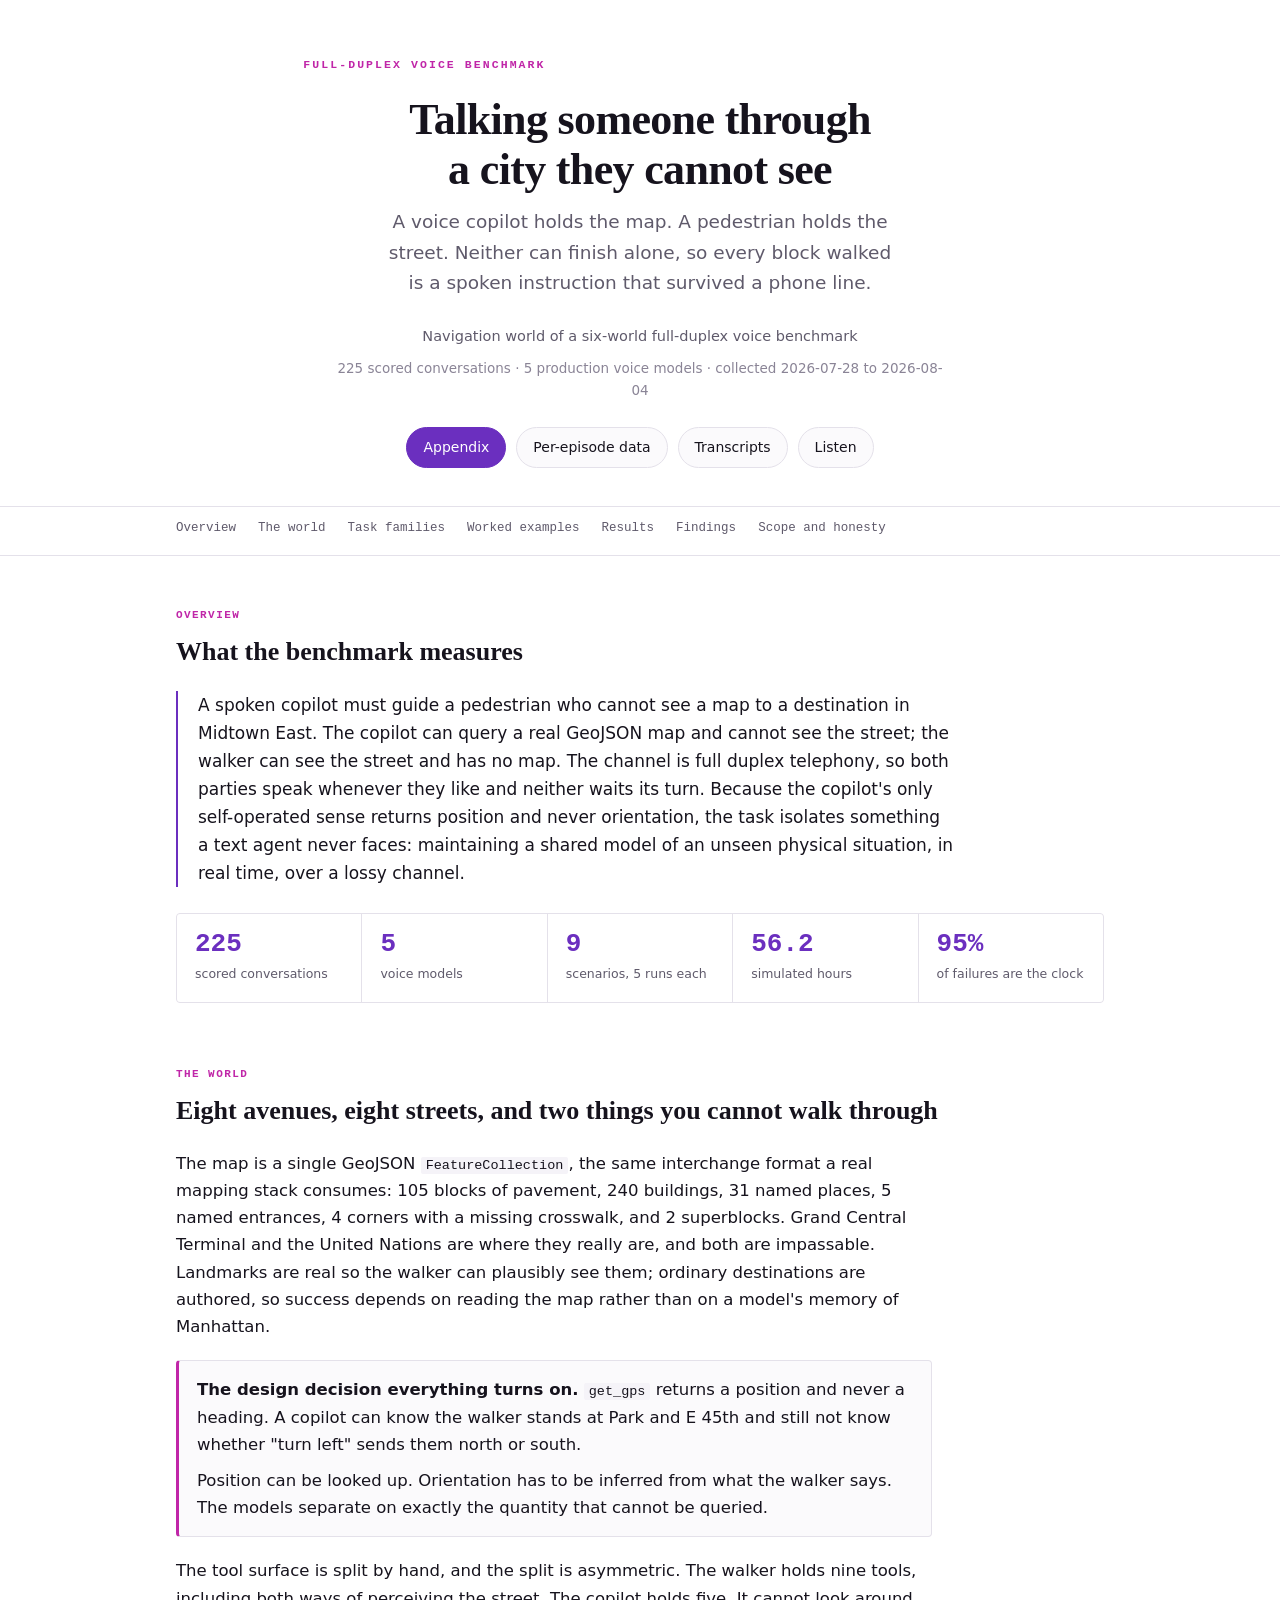
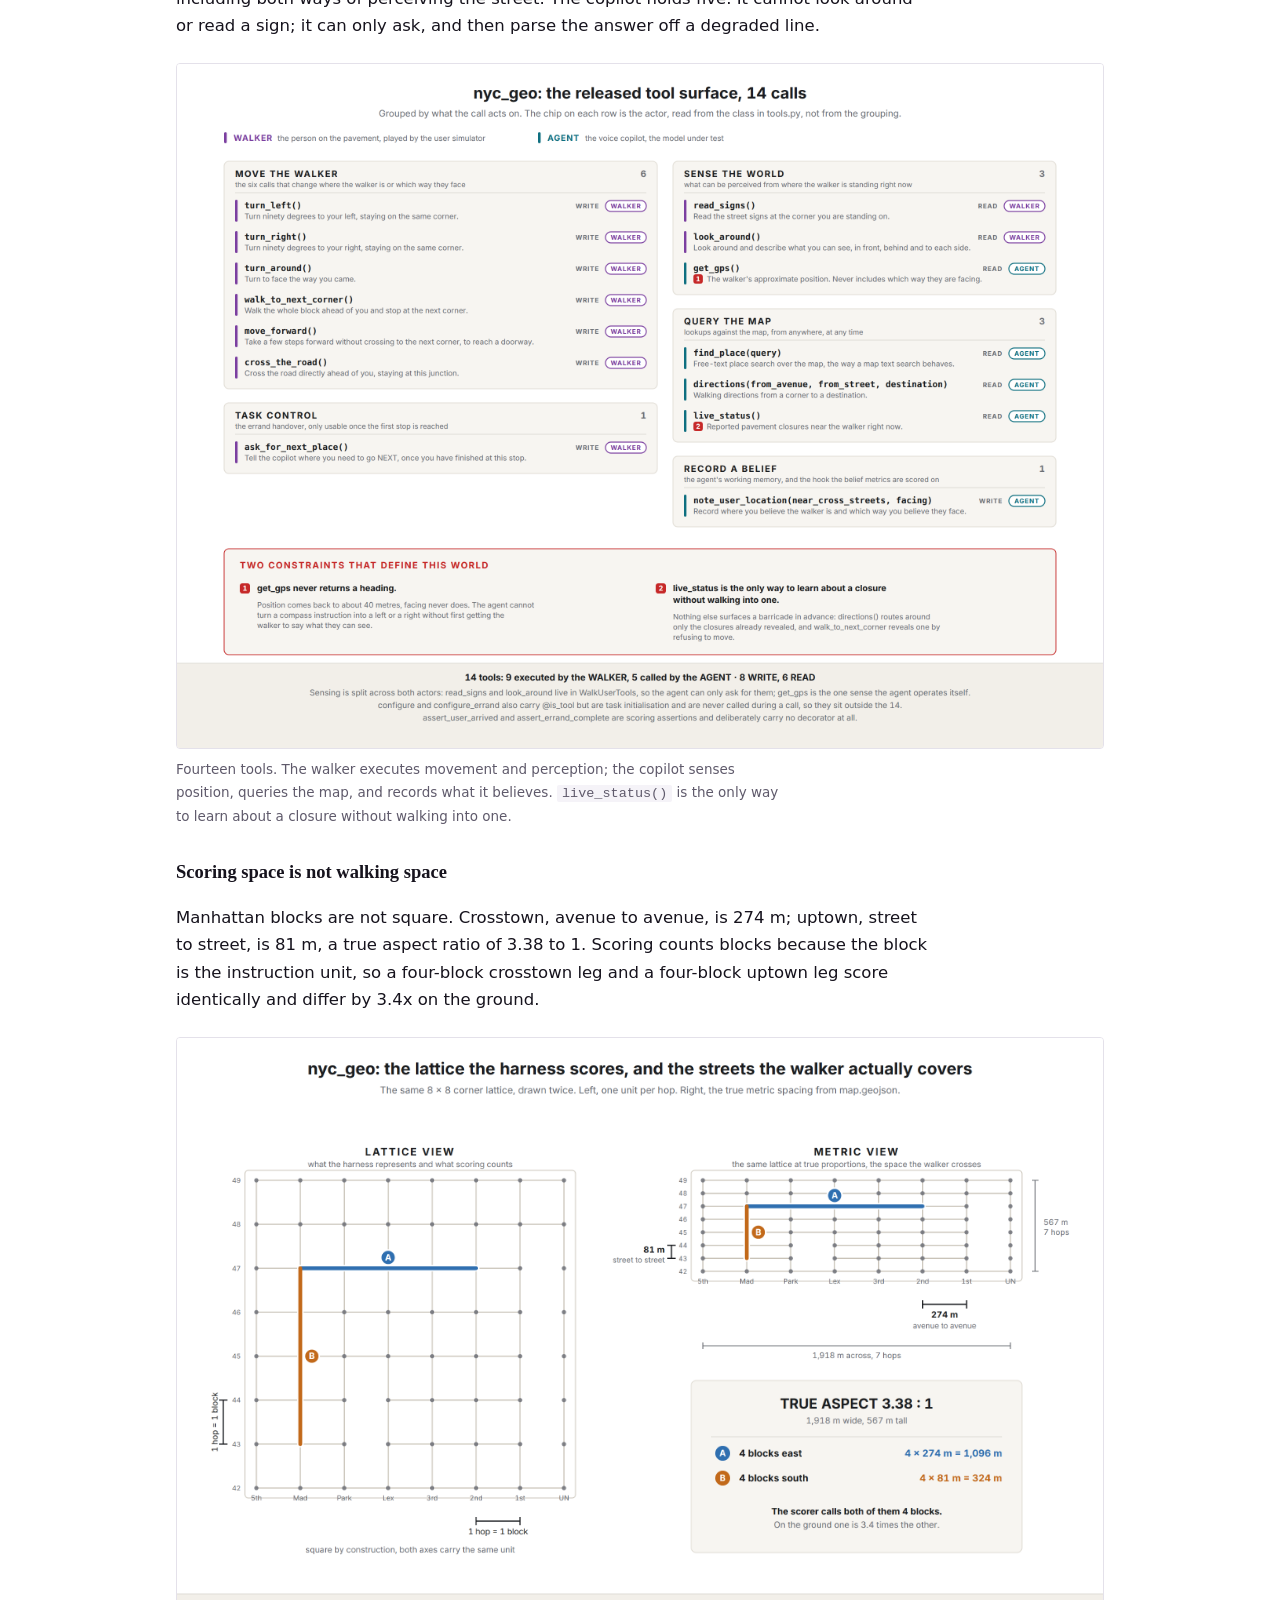
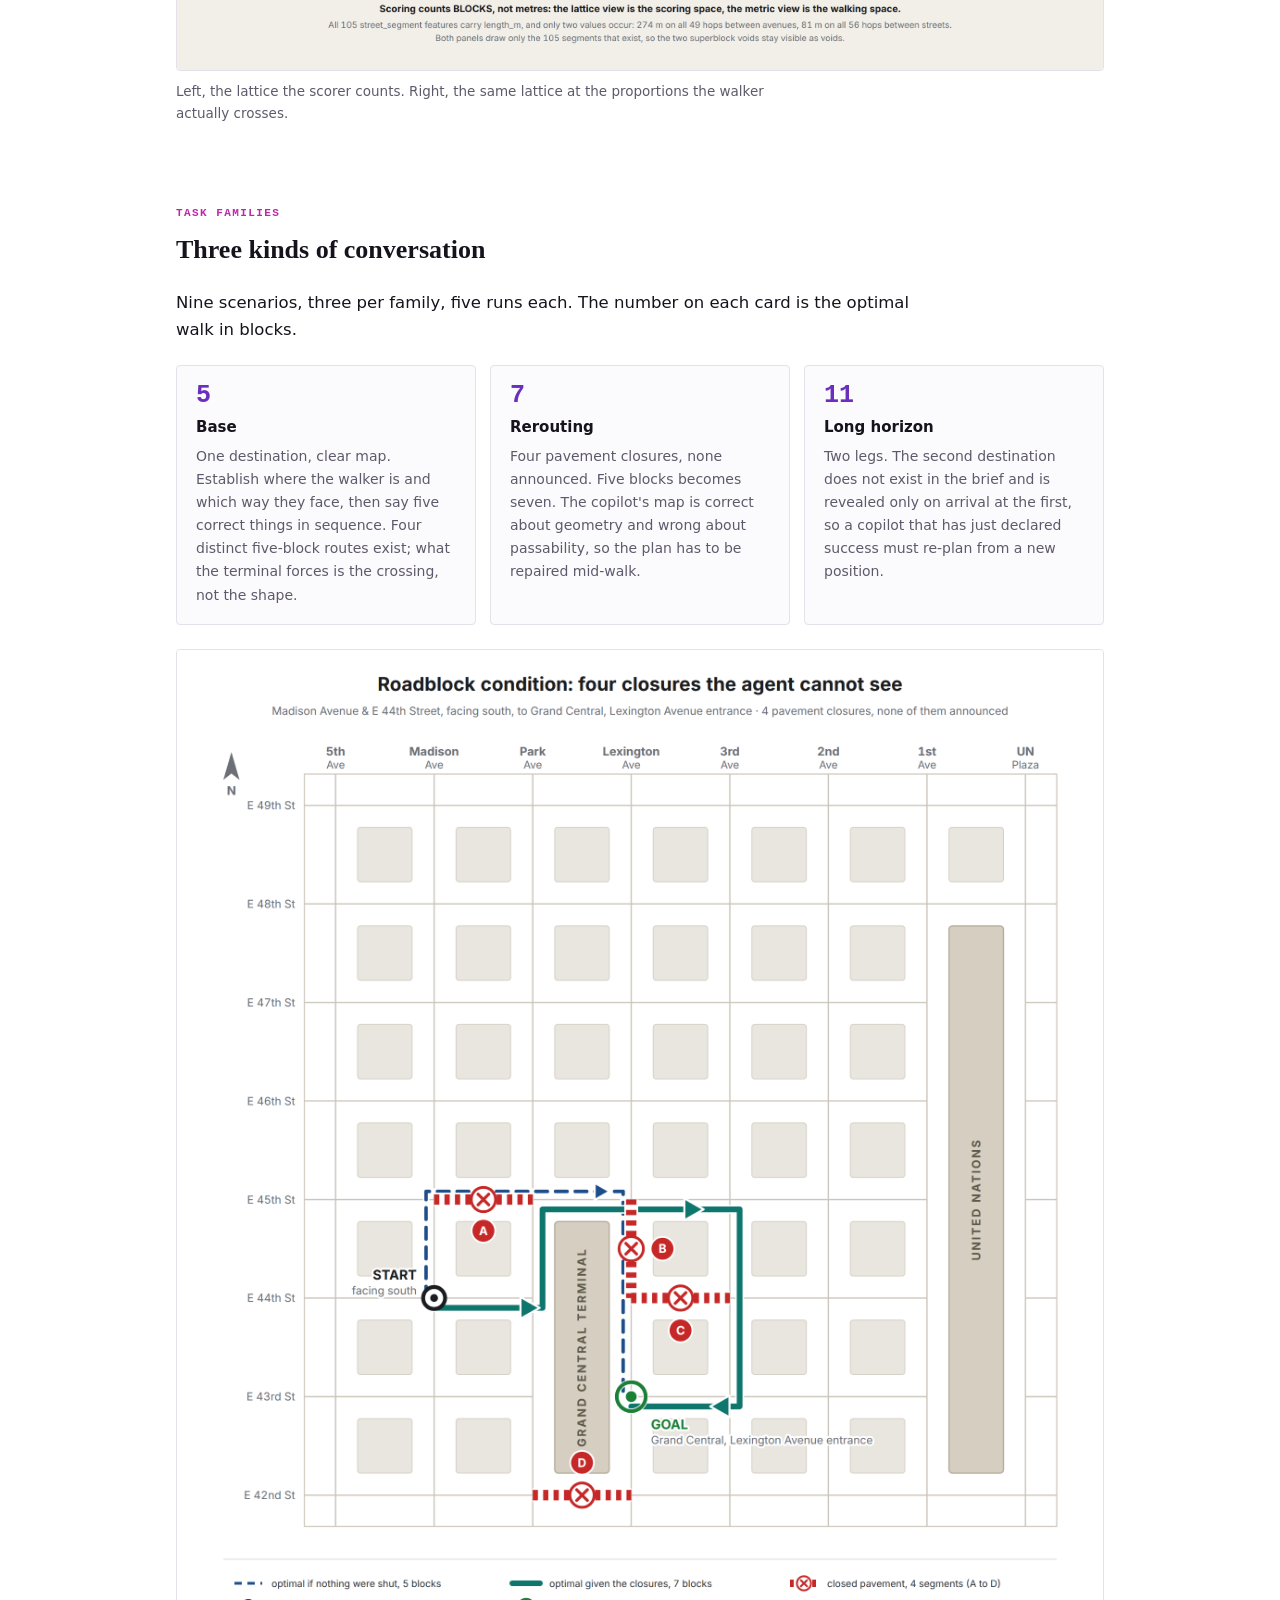
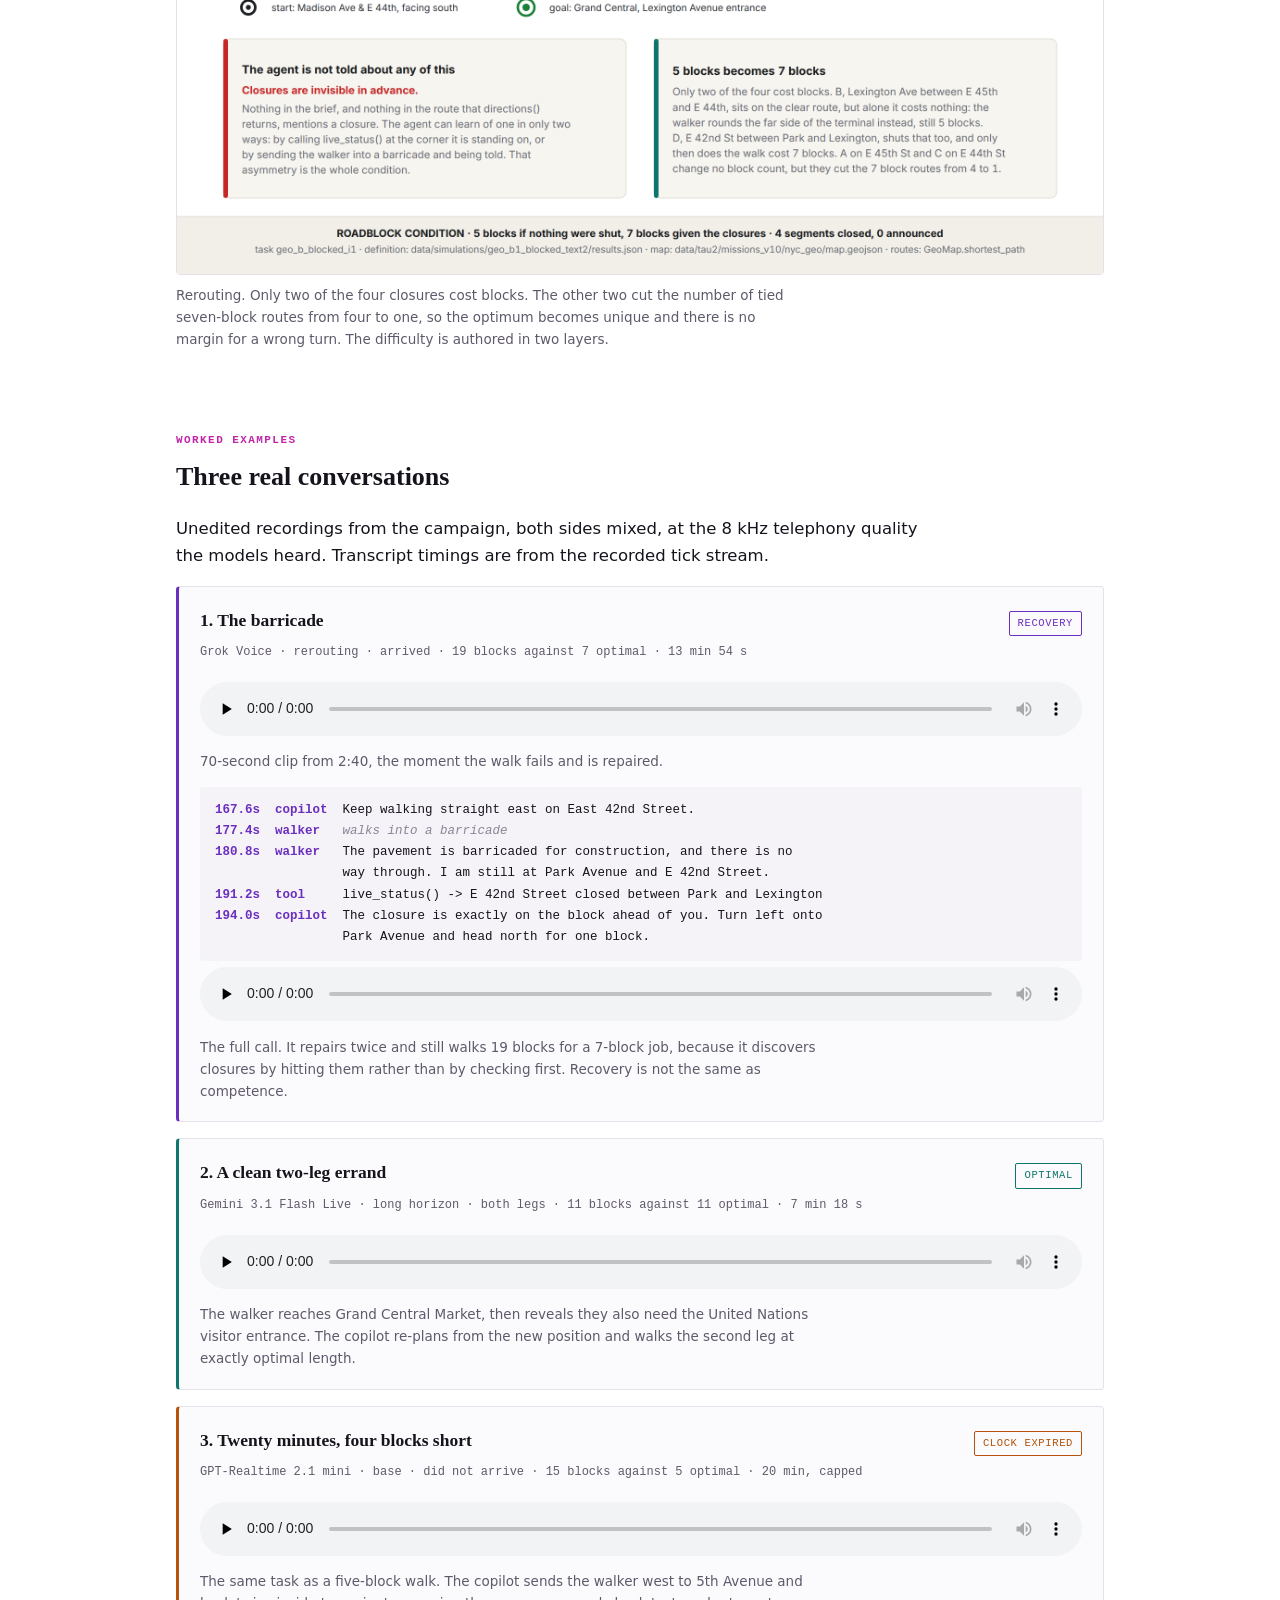
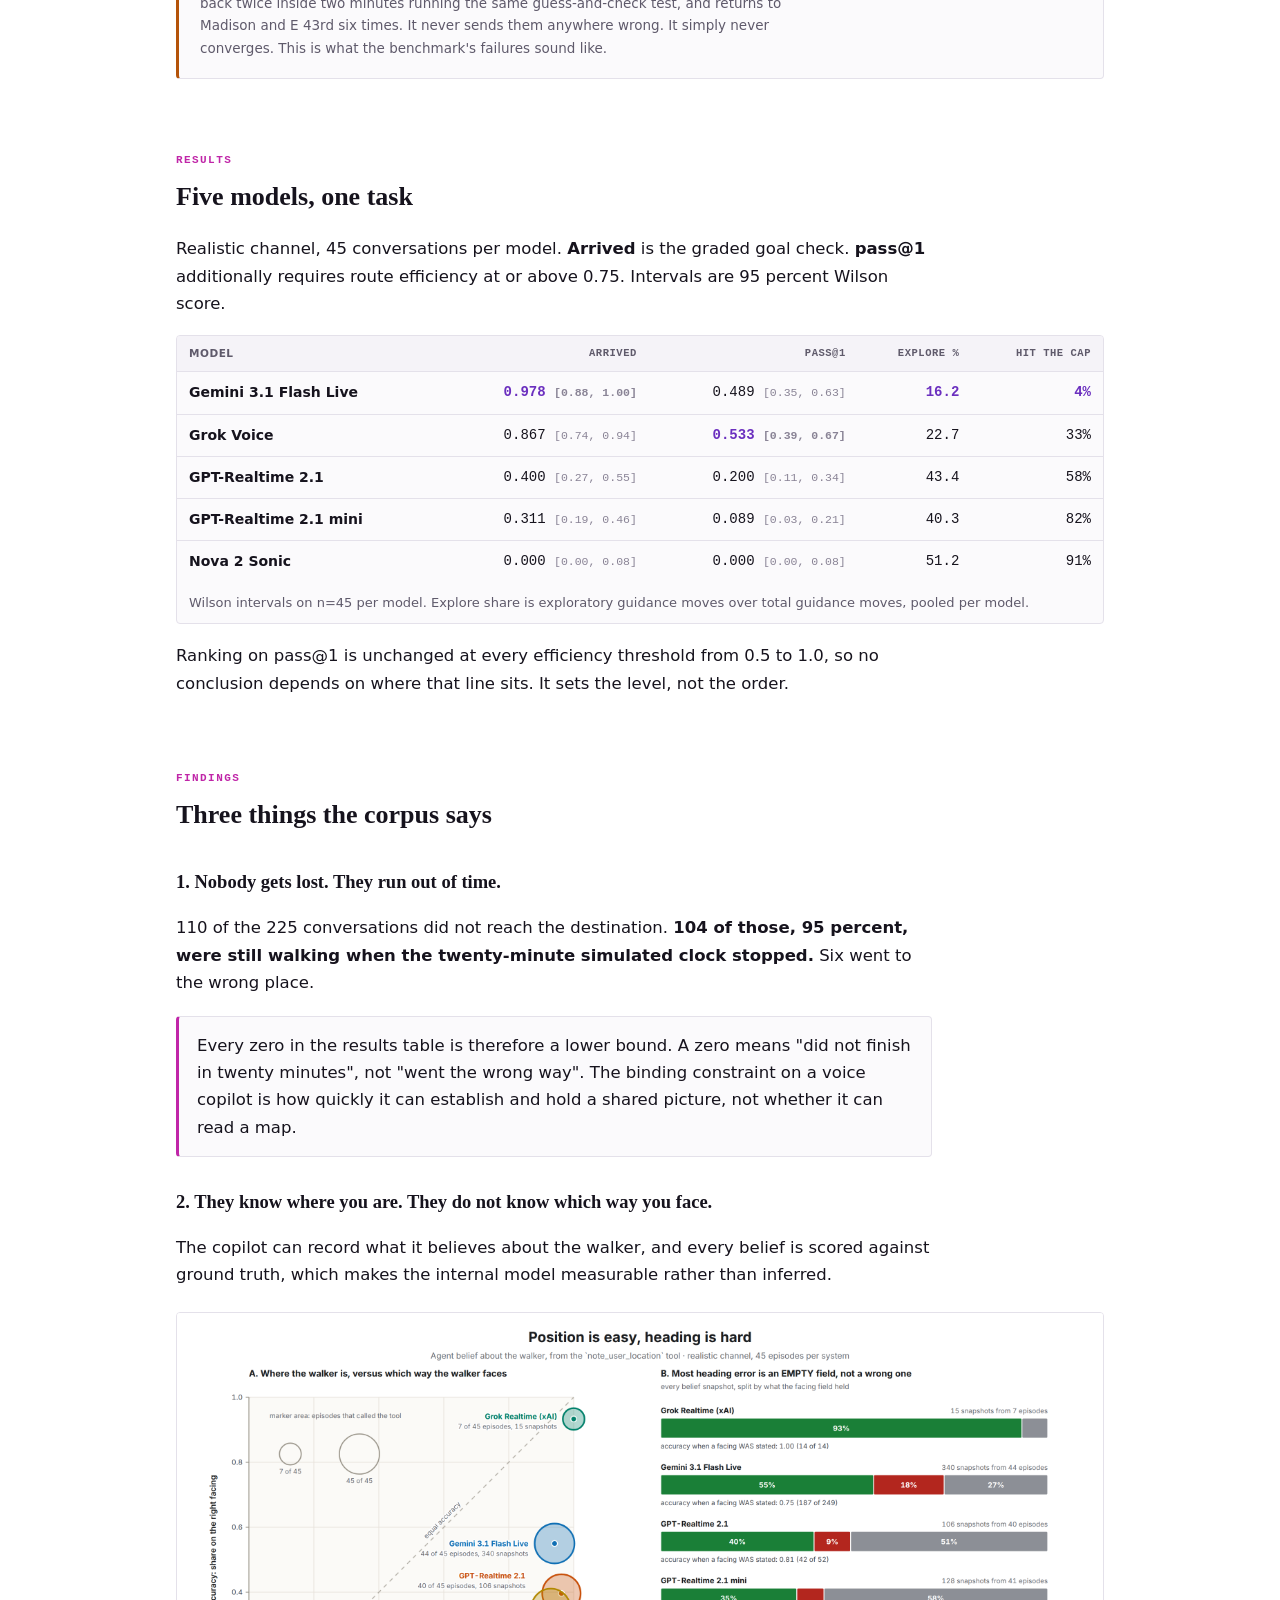
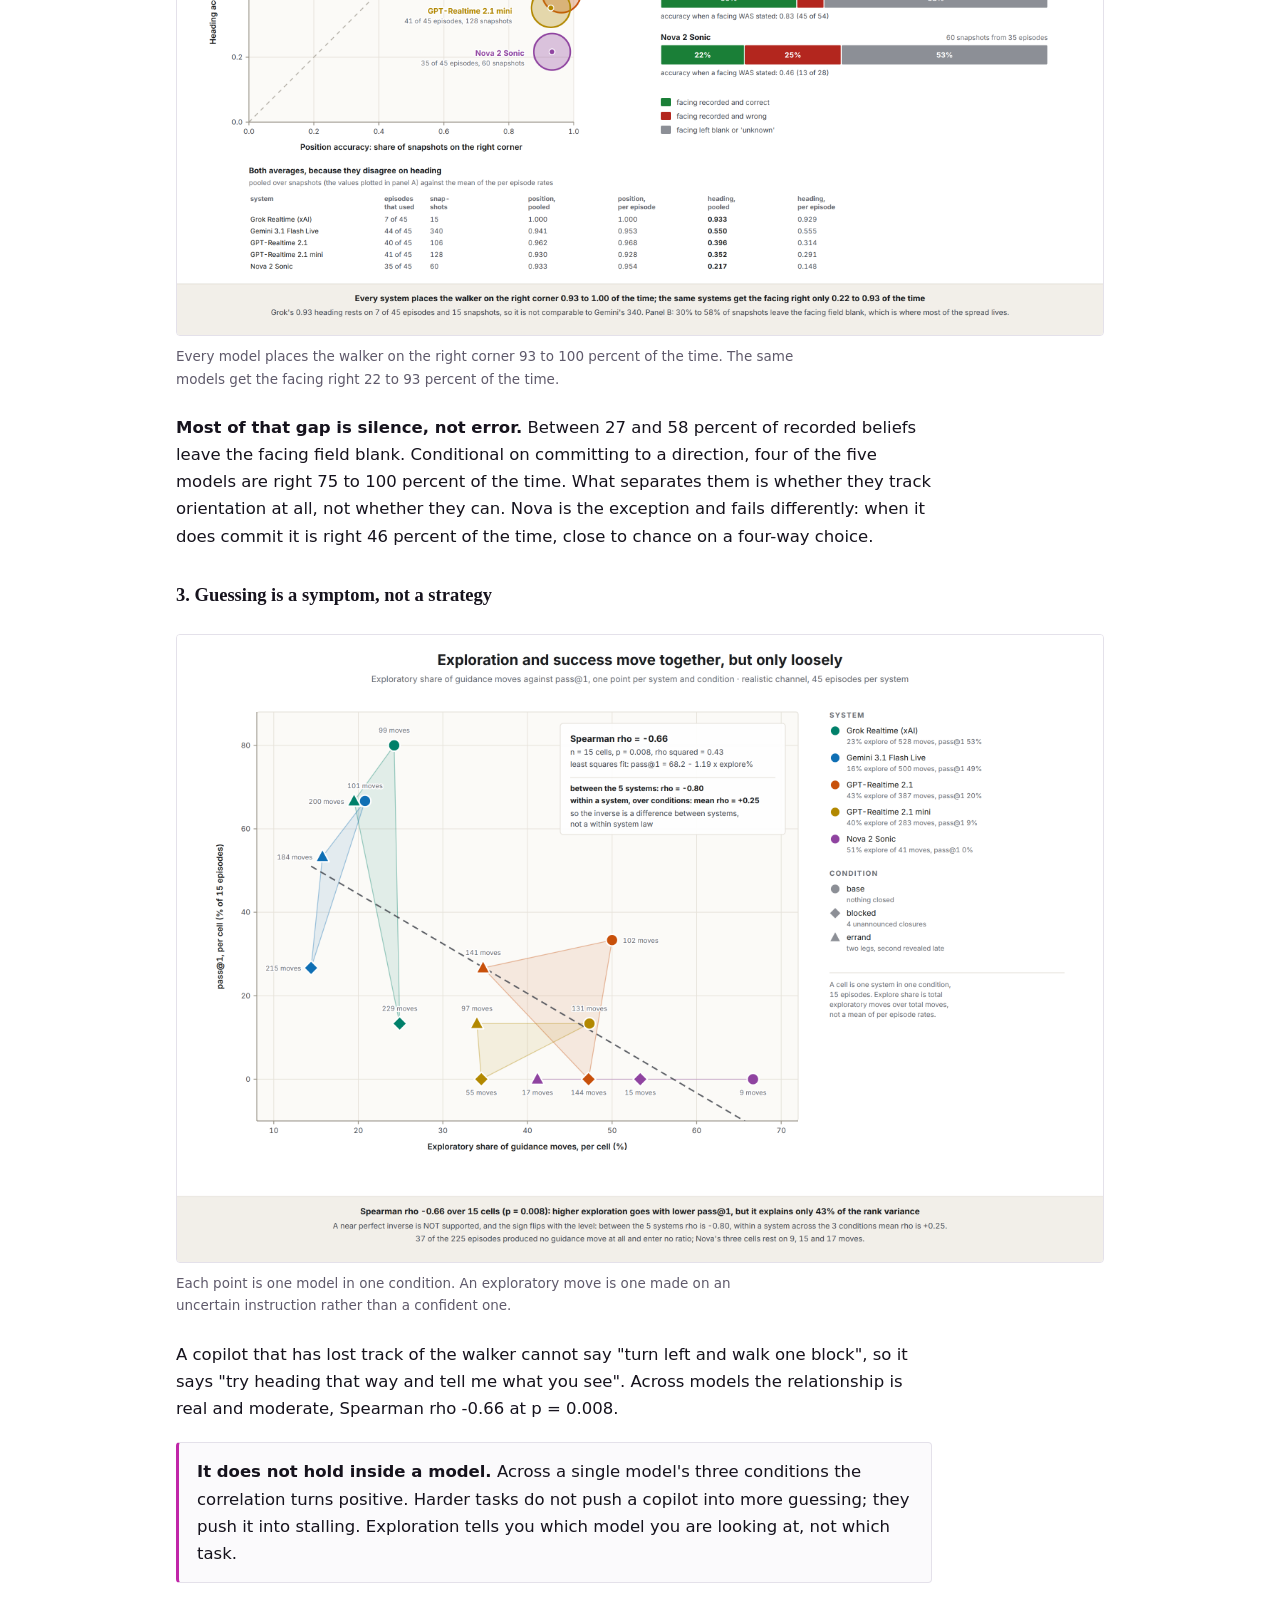
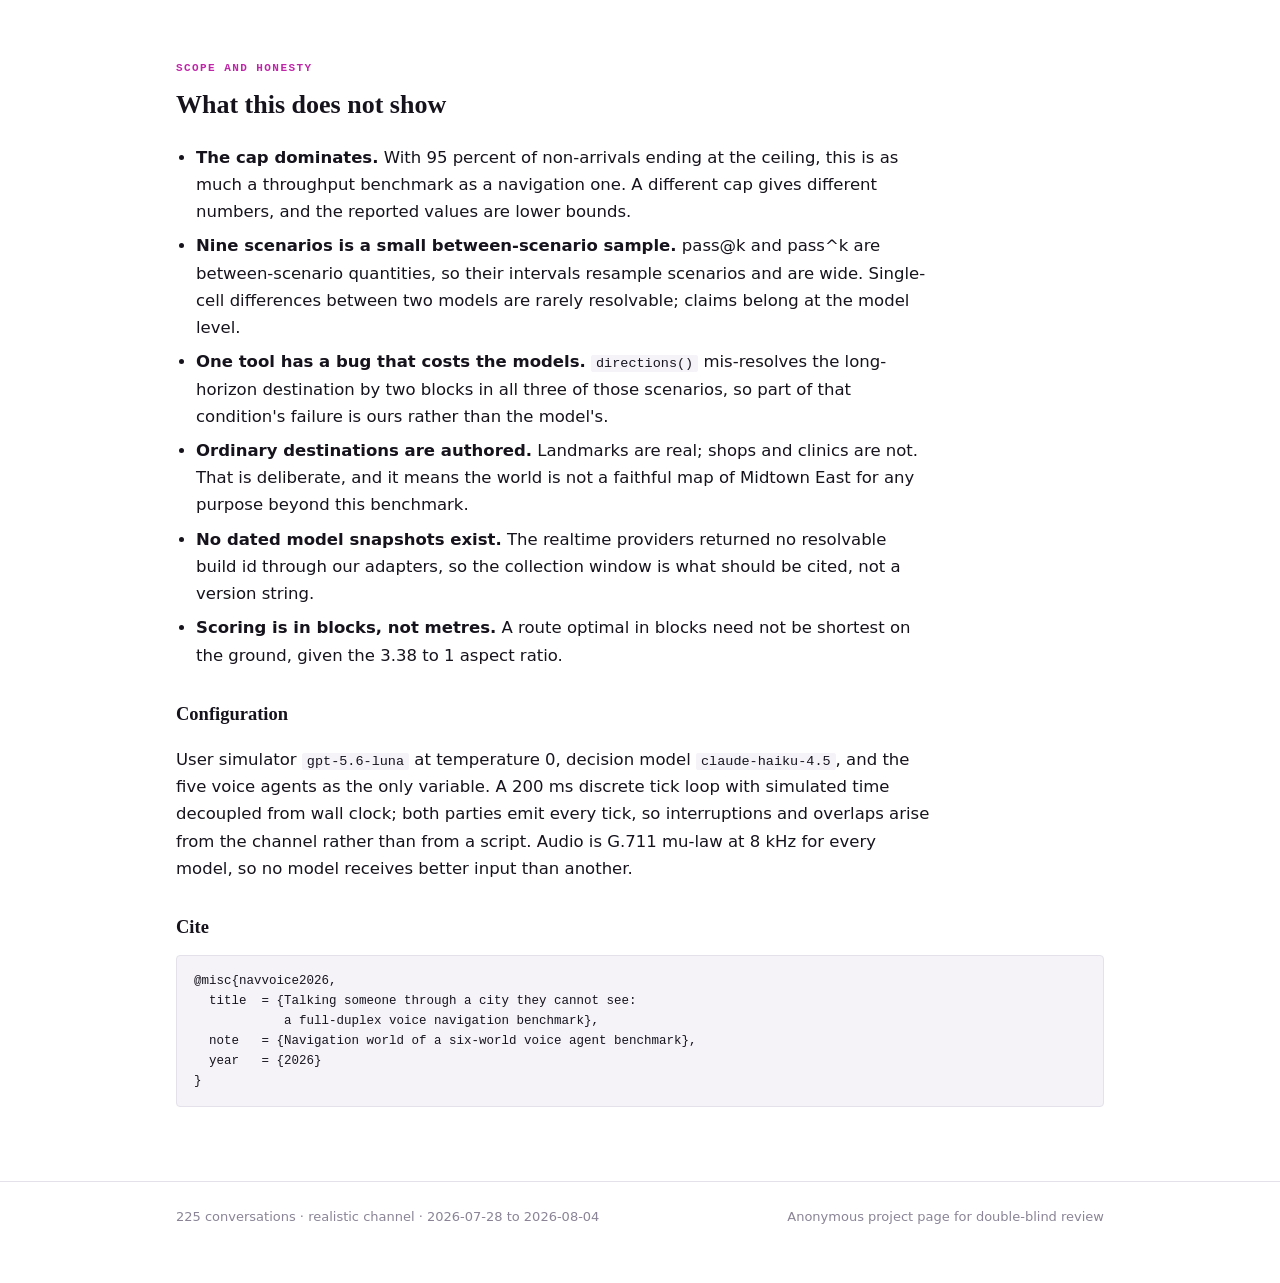
==== index.html @ b1ea89f3 "Add project page" ====
<!doctype html>
<html lang="en">
<head>
<meta charset="utf-8">
<meta name="viewport" content="width=device-width,initial-scale=1">
<title>Talking someone through a city they cannot see</title>
<meta name="description" content="A voice navigation benchmark: a spoken copilot guides an unseen pedestrian through Midtown East. Five production voice models, 225 scored conversations.">
<link rel="stylesheet" href="assets/css/style.css">
</head>
<body>

<header class="title">
  <div class="wrap">
    <p class="brand">Full-duplex voice benchmark</p>
    <h1>Talking someone through a city they cannot see</h1>
    <p class="tagline">A voice copilot holds the map. A pedestrian holds the street. Neither can
    finish alone, so every block walked is a spoken instruction that survived a phone line.</p>
    <p class="byline">Navigation world of a six-world full-duplex voice benchmark</p>
    <p class="affil">225 scored conversations &middot; 5 production voice models &middot; collected 2026-07-28 to 2026-08-04</p>
    <div class="buttons">
      <a class="btn primary" href="data/appendix.md">Appendix</a>
      <a class="btn" href="data/nav_per_episode.csv">Per-episode data</a>
      <a class="btn" href="data/excerpts.md">Transcripts</a>
      <a class="btn" href="#listen">Listen</a>
    </div>
  </div>
</header>

<nav class="anchors"><div class="in">
  <a href="#overview">Overview</a>
  <a href="#world">The world</a>
  <a href="#families">Task families</a>
  <a href="#listen">Worked examples</a>
  <a href="#results">Results</a>
  <a href="#findings">Findings</a>
  <a href="#scope">Scope and honesty</a>
</div></nav>

<div class="wrap">

<section id="overview">
<p class="kicker">Overview</p>
<h2>What the benchmark measures</h2>
<p class="abstract">A spoken copilot must guide a pedestrian who cannot see a map to a destination
in Midtown East. The copilot can query a real GeoJSON map and cannot see the street; the walker can
see the street and has no map. The channel is full duplex telephony, so both parties speak
whenever they like and neither waits its turn. Because the copilot's only self-operated sense
returns position and never orientation, the task isolates something a text agent never faces:
maintaining a shared model of an unseen physical situation, in real time, over a lossy channel.</p>

<div class="stats">
  <div class="stat"><b>225</b><span>scored conversations</span></div>
  <div class="stat"><b>5</b><span>voice models</span></div>
  <div class="stat"><b>9</b><span>scenarios, 5 runs each</span></div>
  <div class="stat"><b>56.2</b><span>simulated hours</span></div>
  <div class="stat"><b>95%</b><span>of failures are the clock</span></div>
</div>
</section>

<section id="world">
<p class="kicker">The world</p>
<h2>Eight avenues, eight streets, and two things you cannot walk through</h2>
<p>The map is a single GeoJSON <code>FeatureCollection</code>, the same interchange format a real
mapping stack consumes: 105 blocks of pavement, 240 buildings, 31 named places, 5 named entrances,
4 corners with a missing crosswalk, and 2 superblocks. Grand Central Terminal and the United Nations
are where they really are, and both are impassable. Landmarks are real so the walker can plausibly
see them; ordinary destinations are authored, so success depends on reading the map rather than on
a model's memory of Manhattan.</p>

<div class="callout">
<p><b>The design decision everything turns on.</b> <code>get_gps</code> returns a position and never
a heading. A copilot can know the walker stands at Park and E 45th and still not know whether "turn
left" sends them north or south.</p>
<p>Position can be looked up. Orientation has to be inferred from what the walker says. The models
separate on exactly the quantity that cannot be queried.</p>
</div>

<p>The tool surface is split by hand, and the split is asymmetric. The walker holds nine tools,
including both ways of perceiving the street. The copilot holds five. It cannot look around or read
a sign; it can only ask, and then parse the answer off a degraded line.</p>

<figure>
  <img class="lt" src="assets/img/fig_tools_light.png" alt="The fourteen tools, grouped by function and colour-coded by whether the walker or the copilot holds them">
  <img class="dk" src="assets/img/fig_tools_dark.png" alt="The fourteen tools, grouped by function and colour-coded by whether the walker or the copilot holds them">
  <figcaption>Fourteen tools. The walker executes movement and perception; the copilot senses
  position, queries the map, and records what it believes. <code>live_status()</code> is the only
  way to learn about a closure without walking into one.</figcaption>
</figure>

<h3>Scoring space is not walking space</h3>
<p>Manhattan blocks are not square. Crosstown, avenue to avenue, is 274 m; uptown, street to
street, is 81 m, a true aspect ratio of 3.38 to 1. Scoring counts blocks because the block is the
instruction unit, so a four-block crosstown leg and a four-block uptown leg score identically and
differ by 3.4x on the ground.</p>

<figure>
  <img class="lt" src="assets/img/fig_scale_light.png" alt="The same eight by eight lattice drawn twice, once with equal spacing and once at true metric proportions">
  <img class="dk" src="assets/img/fig_scale_dark.png" alt="The same eight by eight lattice drawn twice, once with equal spacing and once at true metric proportions">
  <figcaption>Left, the lattice the scorer counts. Right, the same lattice at the proportions the
  walker actually crosses.</figcaption>
</figure>
</section>

<section id="families">
<p class="kicker">Task families</p>
<h2>Three kinds of conversation</h2>
<p>Nine scenarios, three per family, five runs each. The number on each card is the optimal walk in
blocks.</p>

<div class="cards">
  <div class="card"><div class="n">5</div><h4>Base</h4>
    <p>One destination, clear map. Establish where the walker is and which way they face, then say
    five correct things in sequence. Four distinct five-block routes exist; what the terminal forces
    is the crossing, not the shape.</p></div>
  <div class="card"><div class="n">7</div><h4>Rerouting</h4>
    <p>Four pavement closures, none announced. Five blocks becomes seven. The copilot's map is
    correct about geometry and wrong about passability, so the plan has to be repaired mid-walk.</p></div>
  <div class="card"><div class="n">11</div><h4>Long horizon</h4>
    <p>Two legs. The second destination does not exist in the brief and is revealed only on arrival
    at the first, so a copilot that has just declared success must re-plan from a new position.</p></div>
</div>

<figure>
  <img class="lt" src="assets/img/fig_cond_roadblock_light.png" alt="The rerouting scenario showing the clear-map route, four barricades, and the seven block detour that survives them">
  <img class="dk" src="assets/img/fig_cond_roadblock_dark.png" alt="The rerouting scenario showing the clear-map route, four barricades, and the seven block detour that survives them">
  <figcaption>Rerouting. Only two of the four closures cost blocks. The other two cut the number of
  tied seven-block routes from four to one, so the optimum becomes unique and there is no margin for
  a wrong turn. The difficulty is authored in two layers.</figcaption>
</figure>
</section>

<section id="listen">
<p class="kicker">Worked examples</p>
<h2>Three real conversations</h2>
<p>Unedited recordings from the campaign, both sides mixed, at the 8 kHz telephony quality the
models heard. Transcript timings are from the recorded tick stream.</p>

<div class="run">
  <header><h3>1. The barricade</h3><span class="tag neutral">recovery</span></header>
  <div class="meta">Grok Voice &middot; rerouting &middot; arrived &middot; 19 blocks against 7 optimal &middot; 13 min 54 s</div>
  <audio controls preload="none" src="assets/audio/reroute_clip.mp3"></audio>
  <p class="hint">70-second clip from 2:40, the moment the walk fails and is repaired.</p>
  <div class="transcript"><b>167.6s  copilot</b>  Keep walking straight east on East 42nd Street.
<b>177.4s  walker</b>   <i>walks into a barricade</i>
<b>180.8s  walker</b>   The pavement is barricaded for construction, and there is no
                 way through. I am still at Park Avenue and E 42nd Street.
<b>191.2s  tool</b>     live_status() -> E 42nd Street closed between Park and Lexington
<b>194.0s  copilot</b>  The closure is exactly on the block ahead of you. Turn left onto
                 Park Avenue and head north for one block.</div>
  <audio controls preload="none" src="assets/audio/reroute.mp3"></audio>
  <p class="hint">The full call. It repairs twice and still walks 19 blocks for a 7-block job,
  because it discovers closures by hitting them rather than by checking first. Recovery is not the
  same as competence.</p>
</div>

<div class="run win">
  <header><h3>2. A clean two-leg errand</h3><span class="tag win">optimal</span></header>
  <div class="meta">Gemini 3.1 Flash Live &middot; long horizon &middot; both legs &middot; 11 blocks against 11 optimal &middot; 7 min 18 s</div>
  <audio controls preload="none" src="assets/audio/errand.mp3"></audio>
  <p class="hint">The walker reaches Grand Central Market, then reveals they also need the United
  Nations visitor entrance. The copilot re-plans from the new position and walks the second leg at
  exactly optimal length.</p>
</div>

<div class="run loss">
  <header><h3>3. Twenty minutes, four blocks short</h3><span class="tag loss">clock expired</span></header>
  <div class="meta">GPT-Realtime 2.1 mini &middot; base &middot; did not arrive &middot; 15 blocks against 5 optimal &middot; 20 min, capped</div>
  <audio controls preload="none" src="assets/audio/stall.mp3"></audio>
  <p class="hint">The same task as a five-block walk. The copilot sends the walker west to 5th
  Avenue and back twice inside two minutes running the same guess-and-check test, and returns to
  Madison and E 43rd six times. It never sends them anywhere wrong. It simply never converges. This
  is what the benchmark's failures sound like.</p>
</div>
</section>

<section id="results">
<p class="kicker">Results</p>
<h2>Five models, one task</h2>
<p>Realistic channel, 45 conversations per model. <b>Arrived</b> is the graded goal check.
<b>pass@1</b> additionally requires route efficiency at or above 0.75. Intervals are 95 percent
Wilson score.</p>

<div class="scroll"><table>
<caption>Wilson intervals on n=45 per model. Explore share is exploratory guidance moves over total
guidance moves, pooled per model.</caption>
<tr><th>model</th><th>arrived</th><th>pass@1</th><th>explore %</th><th>hit the cap</th></tr>
<tr><td>Gemini 3.1 Flash Live</td>
  <td class="hi">0.978 <span class="ci">[0.88, 1.00]</span></td>
  <td>0.489 <span class="ci">[0.35, 0.63]</span></td><td class="hi">16.2</td><td class="hi">4%</td></tr>
<tr><td>Grok Voice</td>
  <td>0.867 <span class="ci">[0.74, 0.94]</span></td>
  <td class="hi">0.533 <span class="ci">[0.39, 0.67]</span></td><td>22.7</td><td>33%</td></tr>
<tr><td>GPT-Realtime 2.1</td>
  <td>0.400 <span class="ci">[0.27, 0.55]</span></td>
  <td>0.200 <span class="ci">[0.11, 0.34]</span></td><td>43.4</td><td>58%</td></tr>
<tr><td>GPT-Realtime 2.1 mini</td>
  <td>0.311 <span class="ci">[0.19, 0.46]</span></td>
  <td>0.089 <span class="ci">[0.03, 0.21]</span></td><td>40.3</td><td>82%</td></tr>
<tr><td>Nova 2 Sonic</td>
  <td>0.000 <span class="ci">[0.00, 0.08]</span></td>
  <td>0.000 <span class="ci">[0.00, 0.08]</span></td><td>51.2</td><td>91%</td></tr>
</table></div>

<p>Ranking on pass@1 is unchanged at every efficiency threshold from 0.5 to 1.0, so no conclusion
depends on where that line sits. It sets the level, not the order.</p>
</section>

<section id="findings">
<p class="kicker">Findings</p>
<h2>Three things the corpus says</h2>

<h3>1. Nobody gets lost. They run out of time.</h3>
<p>110 of the 225 conversations did not reach the destination. <b>104 of those, 95 percent, were
still walking when the twenty-minute simulated clock stopped.</b> Six went to the wrong place.</p>
<div class="callout"><p>Every zero in the results table is therefore a lower bound. A zero means
"did not finish in twenty minutes", not "went the wrong way". The binding constraint on a voice
copilot is how quickly it can establish and hold a shared picture, not whether it can read a
map.</p></div>

<h3>2. They know where you are. They do not know which way you face.</h3>
<p>The copilot can record what it believes about the walker, and every belief is scored against
ground truth, which makes the internal model measurable rather than inferred.</p>
<figure>
  <img class="lt" src="assets/img/fig_belief_position_vs_heading_light.png" alt="Position accuracy plotted against heading accuracy for five models, with a breakdown of how often the facing field is left blank">
  <img class="dk" src="assets/img/fig_belief_position_vs_heading_dark.png" alt="Position accuracy plotted against heading accuracy for five models, with a breakdown of how often the facing field is left blank">
  <figcaption>Every model places the walker on the right corner 93 to 100 percent of the time. The
  same models get the facing right 22 to 93 percent of the time.</figcaption>
</figure>
<p><b>Most of that gap is silence, not error.</b> Between 27 and 58 percent of recorded beliefs
leave the facing field blank. Conditional on committing to a direction, four of the five models are
right 75 to 100 percent of the time. What separates them is whether they track orientation at all,
not whether they can. Nova is the exception and fails differently: when it does commit it is right
46 percent of the time, close to chance on a four-way choice.</p>

<h3>3. Guessing is a symptom, not a strategy</h3>
<figure>
  <img class="lt" src="assets/img/fig_explore_vs_pass_light.png" alt="Exploratory share of guidance moves plotted against pass at 1, across fifteen model and condition cells">
  <img class="dk" src="assets/img/fig_explore_vs_pass_dark.png" alt="Exploratory share of guidance moves plotted against pass at 1, across fifteen model and condition cells">
  <figcaption>Each point is one model in one condition. An exploratory move is one made on an
  uncertain instruction rather than a confident one.</figcaption>
</figure>
<p>A copilot that has lost track of the walker cannot say "turn left and walk one block", so it says
"try heading that way and tell me what you see". Across models the relationship is real and moderate,
Spearman rho -0.66 at p = 0.008.</p>
<div class="callout"><p><b>It does not hold inside a model.</b> Across a single model's three
conditions the correlation turns positive. Harder tasks do not push a copilot into more guessing;
they push it into stalling. Exploration tells you which model you are looking at, not which task.</p></div>
</section>

<section id="scope">
<p class="kicker">Scope and honesty</p>
<h2>What this does not show</h2>
<ul class="tight">
  <li><b>The cap dominates.</b> With 95 percent of non-arrivals ending at the ceiling, this is as
  much a throughput benchmark as a navigation one. A different cap gives different numbers, and the
  reported values are lower bounds.</li>
  <li><b>Nine scenarios is a small between-scenario sample.</b> pass@k and pass^k are
  between-scenario quantities, so their intervals resample scenarios and are wide. Single-cell
  differences between two models are rarely resolvable; claims belong at the model level.</li>
  <li><b>One tool has a bug that costs the models.</b> <code>directions()</code> mis-resolves the
  long-horizon destination by two blocks in all three of those scenarios, so part of that
  condition's failure is ours rather than the model's.</li>
  <li><b>Ordinary destinations are authored.</b> Landmarks are real; shops and clinics are not. That
  is deliberate, and it means the world is not a faithful map of Midtown East for any purpose beyond
  this benchmark.</li>
  <li><b>No dated model snapshots exist.</b> The realtime providers returned no resolvable build id
  through our adapters, so the collection window is what should be cited, not a version string.</li>
  <li><b>Scoring is in blocks, not metres.</b> A route optimal in blocks need not be shortest on the
  ground, given the 3.38 to 1 aspect ratio.</li>
</ul>

<h3>Configuration</h3>
<p>User simulator <code>gpt-5.6-luna</code> at temperature 0, decision model
<code>claude-haiku-4.5</code>, and the five voice agents as the only variable. A 200 ms discrete
tick loop with simulated time decoupled from wall clock; both parties emit every tick, so
interruptions and overlaps arise from the channel rather than from a script. Audio is G.711 mu-law
at 8 kHz for every model, so no model receives better input than another.</p>

<h3>Cite</h3>
<pre class="cite">@misc{navvoice2026,
  title  = {Talking someone through a city they cannot see:
            a full-duplex voice navigation benchmark},
  note   = {Navigation world of a six-world voice agent benchmark},
  year   = {2026}
}</pre>
</section>

</div>

<footer><div class="wrap">
  <span>225 conversations &middot; realistic channel &middot; 2026-07-28 to 2026-08-04</span>
  <span>Anonymous project page for double-blind review</span>
</div></footer>

</body>
</html>
---- assets/css/style.css ----
/* nav benchmark project page
   Palette is grayscale-forward in the academic project-page idiom, with accent violet and
   magenta held back to accent duty: rules, kickers, links, and the single data colour. */
:root{
  --violet:#6B2FBF; --violet-lo:#8B5CF6; --magenta:#C026A8;
  --ink:#16131D; --paper:#FFFFFF; --card:#FBFAFC; --muted:#5F5A6B; --faint:#8A8496;
  --line:#E4E1EA; --shade:#F5F3F8;
  --good:#0F766E; --warn:#B45309; --bad:#B91C1C;
  --serif:"Charter","Bitstream Charter","Sitka Text",Cambria,Georgia,serif;
  --sans:system-ui,-apple-system,"Segoe UI",Roboto,Helvetica,sans-serif;
  --mono:ui-monospace,SFMono-Regular,"SF Mono",Menlo,Consolas,monospace;
  --measure:72ch;
}
@media (prefers-color-scheme:dark){
  :root{--ink:#E9E6F0;--paper:#0F0D14;--card:#171420;--muted:#A29CB0;--faint:#7E7890;
        --line:#2A2535;--shade:#1B1726;--violet:#A78BFA;--violet-lo:#8B5CF6;--magenta:#E879C8;
        --good:#34D3B8;--warn:#FBBF24;--bad:#F87171;}
}
:root[data-theme="dark"]{--ink:#E9E6F0;--paper:#0F0D14;--card:#171420;--muted:#A29CB0;--faint:#7E7890;
  --line:#2A2535;--shade:#1B1726;--violet:#A78BFA;--violet-lo:#8B5CF6;--magenta:#E879C8;
  --good:#34D3B8;--warn:#FBBF24;--bad:#F87171;}
:root[data-theme="light"]{--ink:#16131D;--paper:#FFFFFF;--card:#FBFAFC;--muted:#5F5A6B;--faint:#8A8496;
  --line:#E4E1EA;--shade:#F5F3F8;--violet:#6B2FBF;--violet-lo:#8B5CF6;--magenta:#C026A8;
  --good:#0F766E;--warn:#B45309;--bad:#B91C1C;}

*{box-sizing:border-box}
html{scroll-behavior:smooth}
body{margin:0;background:var(--paper);color:var(--ink);font-family:var(--sans);
  font-size:16.5px;line-height:1.65;-webkit-font-smoothing:antialiased}
img{max-width:100%;height:auto;display:block}
a{color:var(--violet);text-decoration:none;border-bottom:1px solid transparent}
a:hover,a:focus-visible{border-bottom-color:currentColor}
.wrap{max-width:980px;margin:0 auto;padding:0 26px}
p{max-width:var(--measure)}

/* ---------- title block ---------- */
header.title{padding:56px 0 30px;text-align:center;border-bottom:1px solid var(--line)}
.brand{font-family:var(--mono);font-size:11.5px;letter-spacing:.18em;text-transform:uppercase;
  color:var(--magenta);margin:0 0 20px;font-weight:600}
h1{font-family:var(--serif);font-size:clamp(28px,4.4vw,44px);font-weight:600;line-height:1.14;
  letter-spacing:-.015em;margin:0 auto 12px;max-width:22ch;text-wrap:balance}
.tagline{color:var(--muted);font-size:clamp(15px,1.9vw,18.5px);margin:0 auto 26px;
  max-width:62ch;text-wrap:balance}
.byline{font-size:14.5px;color:var(--muted);margin:0 auto 8px}
.affil{font-size:13.5px;color:var(--faint);margin:0 auto 26px}
.buttons{display:flex;gap:10px;justify-content:center;flex-wrap:wrap;margin-bottom:8px}
.btn{display:inline-flex;align-items:center;gap:7px;font-size:14px;font-weight:500;
  padding:8px 16px;border-radius:100px;border:1px solid var(--line);background:var(--card);
  color:var(--ink)}
.btn:hover,.btn:focus-visible{border-color:var(--violet);color:var(--violet)}
.btn.primary{background:var(--violet);border-color:var(--violet);color:#fff}
.btn.primary:hover{background:var(--violet-lo);border-color:var(--violet-lo);color:#fff}

/* ---------- nav ---------- */
nav.anchors{position:sticky;top:0;z-index:20;background:var(--paper);
  border-bottom:1px solid var(--line)}
nav.anchors .in{max-width:980px;margin:0 auto;padding:11px 26px;display:flex;gap:22px;
  flex-wrap:wrap;font-family:var(--mono);font-size:12.5px}
nav.anchors a{color:var(--muted);border-bottom:2px solid transparent;padding-bottom:3px}
nav.anchors a:hover,nav.anchors a:focus-visible{color:var(--violet);border-bottom-color:var(--violet)}

/* ---------- sections ---------- */
section{padding:50px 0 6px;scroll-margin-top:56px}
.kicker{font-family:var(--mono);font-size:11px;letter-spacing:.13em;text-transform:uppercase;
  color:var(--magenta);margin:0 0 7px;font-weight:600}
h2{font-family:var(--serif);font-size:26px;font-weight:600;margin:0 0 10px;text-wrap:balance}
h3{font-family:var(--serif);font-size:18.5px;font-weight:600;margin:30px 0 6px}
.abstract{font-size:17px;border-left:2px solid var(--violet);padding-left:20px;
  max-width:var(--measure)}

/* ---------- stat strip ---------- */
.stats{display:grid;grid-template-columns:repeat(auto-fit,minmax(150px,1fr));gap:1px;
  background:var(--line);border:1px solid var(--line);border-radius:4px;overflow:hidden;
  margin:26px 0 6px}
.stat{background:var(--paper);padding:16px 18px}
.stat b{display:block;font-family:var(--mono);font-size:26px;font-variant-numeric:tabular-nums;
  color:var(--violet);line-height:1.1;font-weight:600}
.stat span{font-size:12.5px;color:var(--muted)}

/* ---------- cards ---------- */
.cards{display:grid;grid-template-columns:repeat(auto-fit,minmax(260px,1fr));gap:14px;margin:22px 0}
.card{background:var(--card);border:1px solid var(--line);border-radius:4px;padding:17px 19px}
.card .n{font-family:var(--mono);font-size:25px;color:var(--violet);line-height:1;
  margin-bottom:7px;font-weight:600;font-variant-numeric:tabular-nums}
.card h4{margin:0 0 5px;font-size:15px;font-weight:600}
.card p{margin:0;font-size:14px;color:var(--muted);max-width:none}

/* ---------- worked examples ---------- */
.run{background:var(--card);border:1px solid var(--line);border-left:3px solid var(--violet);
  border-radius:4px;padding:19px 21px;margin:16px 0}
.run.win{border-left-color:var(--good)}
.run.loss{border-left-color:var(--warn)}
.run header{display:flex;flex-wrap:wrap;gap:10px;align-items:baseline;justify-content:space-between}
.run h3{margin:0;font-size:17.5px}
.tag{font-family:var(--mono);font-size:10.5px;letter-spacing:.06em;text-transform:uppercase;
  padding:3px 8px;border-radius:2px;border:1px solid currentColor;white-space:nowrap}
.tag.win{color:var(--good)}.tag.loss{color:var(--warn)}.tag.neutral{color:var(--violet)}
.meta{font-family:var(--mono);font-size:12px;color:var(--muted);margin:7px 0 13px;
  font-variant-numeric:tabular-nums}
audio{width:100%;margin:6px 0 3px}
.hint{font-size:13.5px;color:var(--muted);margin:3px 0 0;max-width:var(--measure)}
.transcript{background:var(--shade);border-radius:3px;padding:13px 15px;margin:14px 0 0;
  font-family:var(--mono);font-size:12.5px;line-height:1.7;white-space:pre-wrap;overflow-x:auto}
.transcript b{color:var(--violet)}
.transcript i{color:var(--faint);font-style:italic}

/* ---------- tables ---------- */
.scroll{overflow-x:auto;border:1px solid var(--line);border-radius:4px;background:var(--card);
  margin:18px 0}
table{border-collapse:collapse;width:100%;font-size:14px}
th,td{padding:9px 12px;text-align:right;border-bottom:1px solid var(--line);white-space:nowrap}
th{font-family:var(--mono);font-size:10.5px;letter-spacing:.05em;text-transform:uppercase;
  color:var(--muted);background:var(--shade);vertical-align:bottom}
td{font-family:var(--mono);font-variant-numeric:tabular-nums}
th:first-child,td:first-child{text-align:left;font-family:var(--sans);font-weight:600}
tbody tr:last-child td{border-bottom:none}
tr:hover td{background:var(--shade)}
.hi{color:var(--violet);font-weight:600}
.ci{color:var(--faint);font-size:11.5px}
caption{caption-side:bottom;text-align:left;color:var(--muted);font-size:13px;padding:10px 12px}

/* ---------- figures ---------- */
figure{margin:24px 0}
figure img{border:1px solid var(--line);border-radius:4px;background:var(--card)}
figcaption{color:var(--muted);font-size:13.5px;margin-top:9px;max-width:var(--measure)}
img.dk{display:none}
@media (prefers-color-scheme:dark){img.lt{display:none}img.dk{display:block}}
:root[data-theme="dark"] img.lt{display:none}
:root[data-theme="dark"] img.dk{display:block}
:root[data-theme="light"] img.lt{display:block}
:root[data-theme="light"] img.dk{display:none}

/* ---------- callouts ---------- */
.callout{background:var(--card);border:1px solid var(--line);border-left:3px solid var(--magenta);
  border-radius:4px;padding:15px 18px;margin:20px 0;max-width:var(--measure)}
.callout p{margin:0}
.callout p + p{margin-top:9px}

ul.tight{max-width:var(--measure);padding-left:20px}
ul.tight li{margin:7px 0}

pre.cite{background:var(--shade);border:1px solid var(--line);border-radius:4px;
  padding:15px 17px;overflow-x:auto;font-family:var(--mono);font-size:12.5px;line-height:1.6}

footer{margin-top:56px;padding:24px 0 60px;border-top:1px solid var(--line);
  color:var(--faint);font-size:13px}
footer .wrap{display:flex;flex-wrap:wrap;gap:18px;justify-content:space-between}
code{font-family:var(--mono);font-size:13.5px;background:var(--shade);padding:1px 5px;border-radius:2px}

@media (max-width:640px){
  .wrap,nav.anchors .in{padding-left:16px;padding-right:16px}
  header.title{padding-top:38px}
  section{padding-top:38px}
}
@media (prefers-reduced-motion:reduce){html{scroll-behavior:auto}*{transition:none!important}}
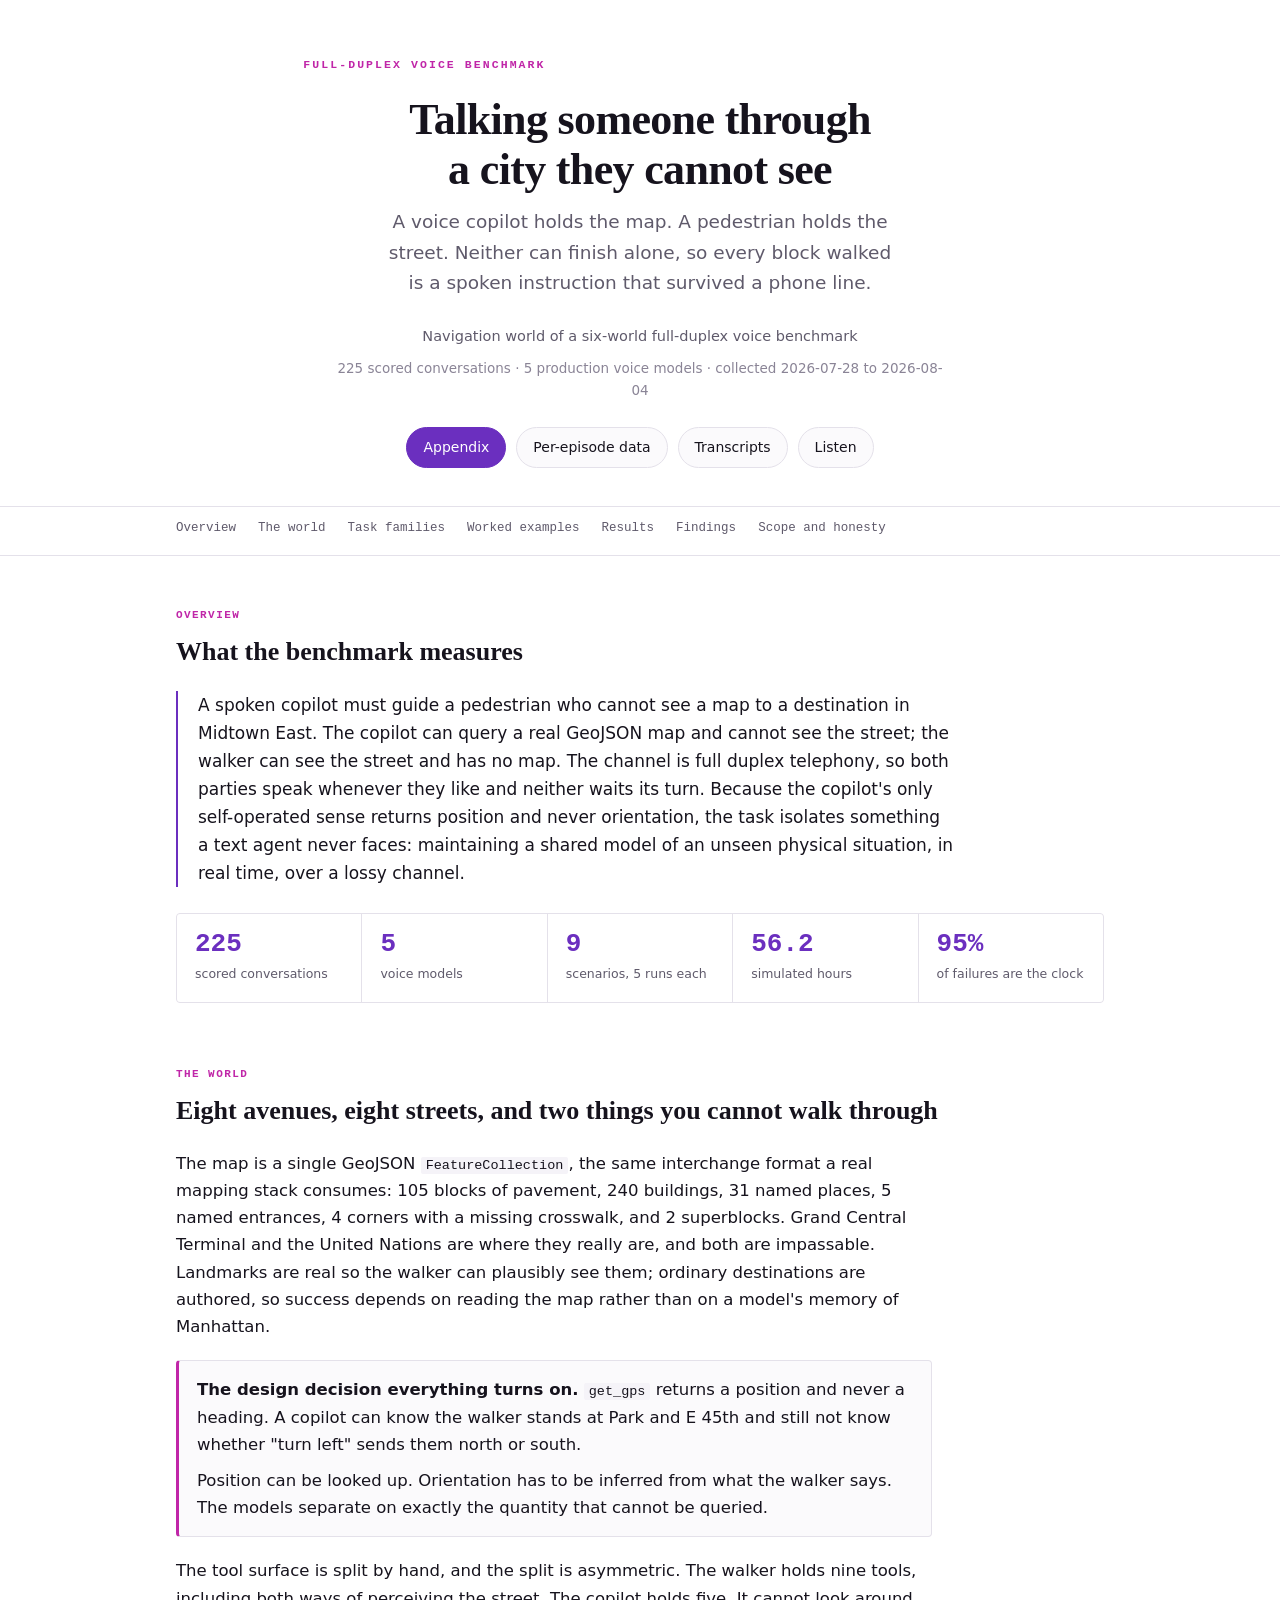
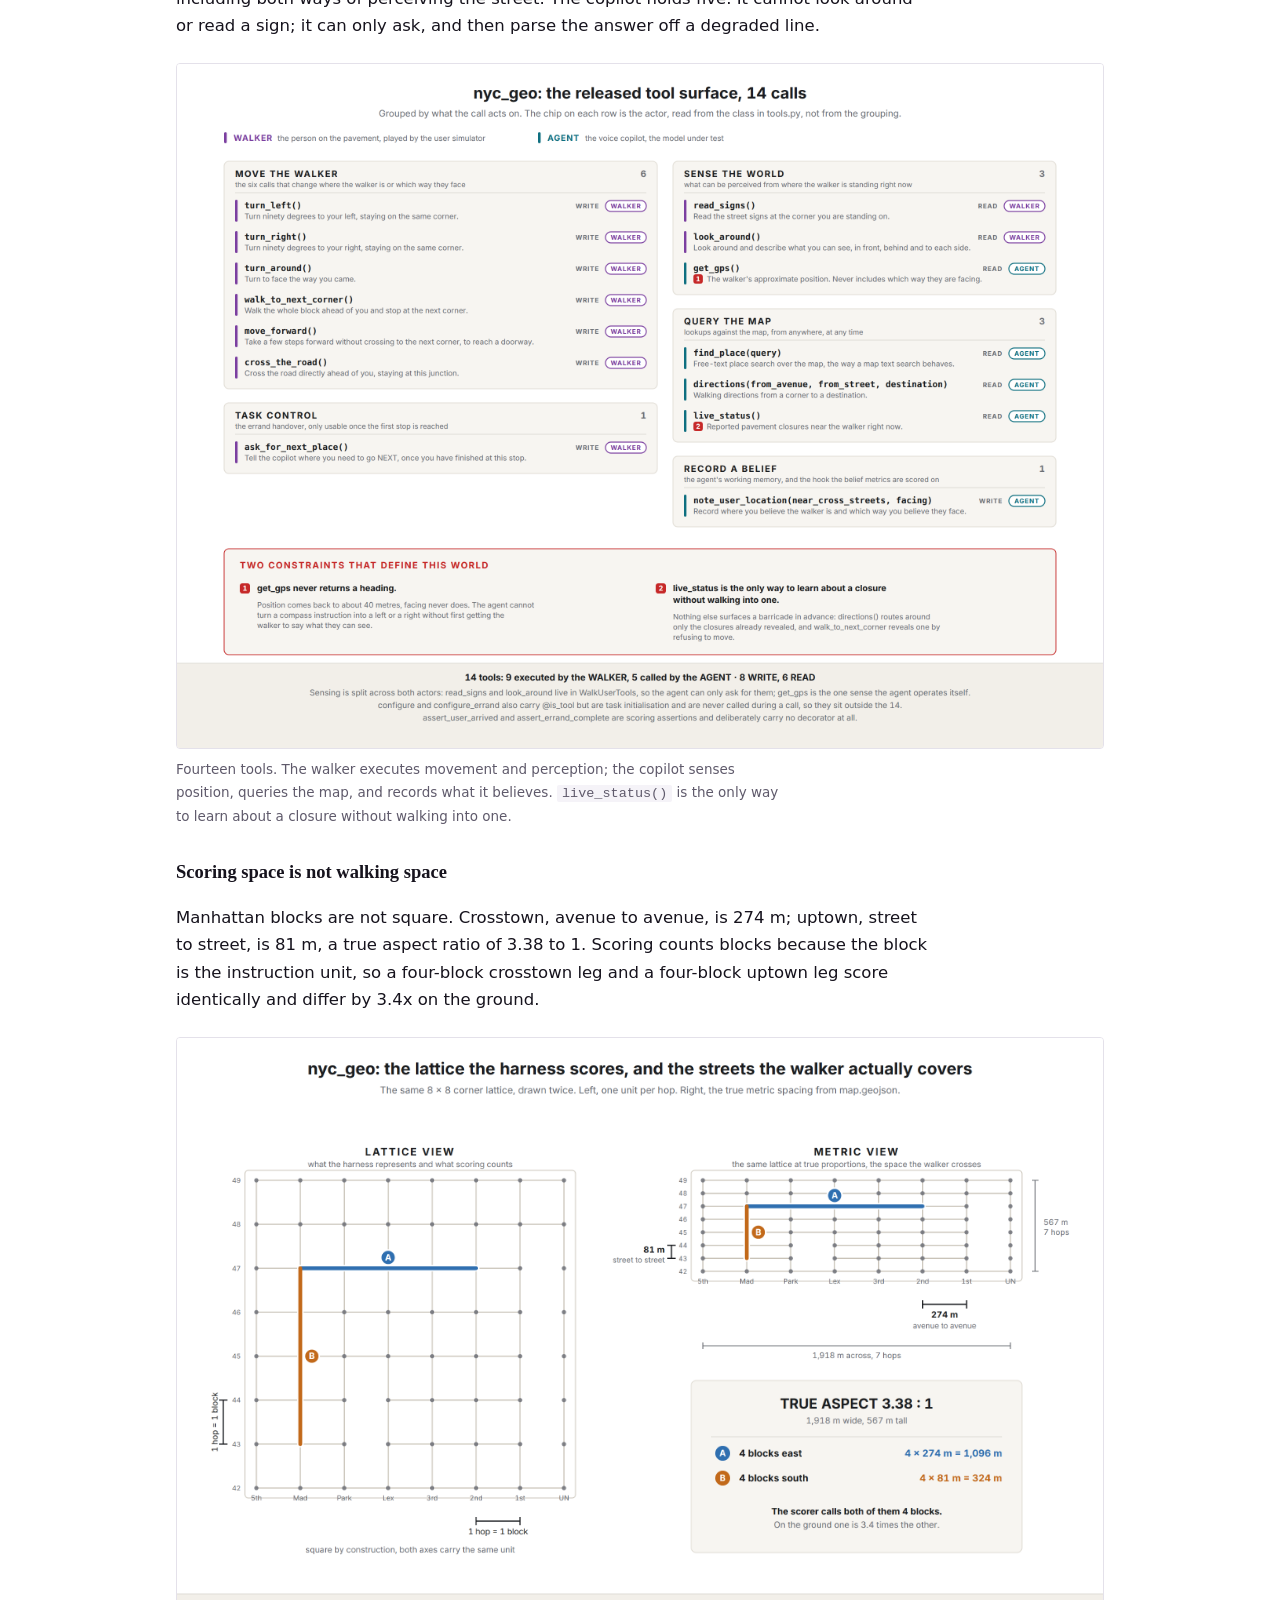
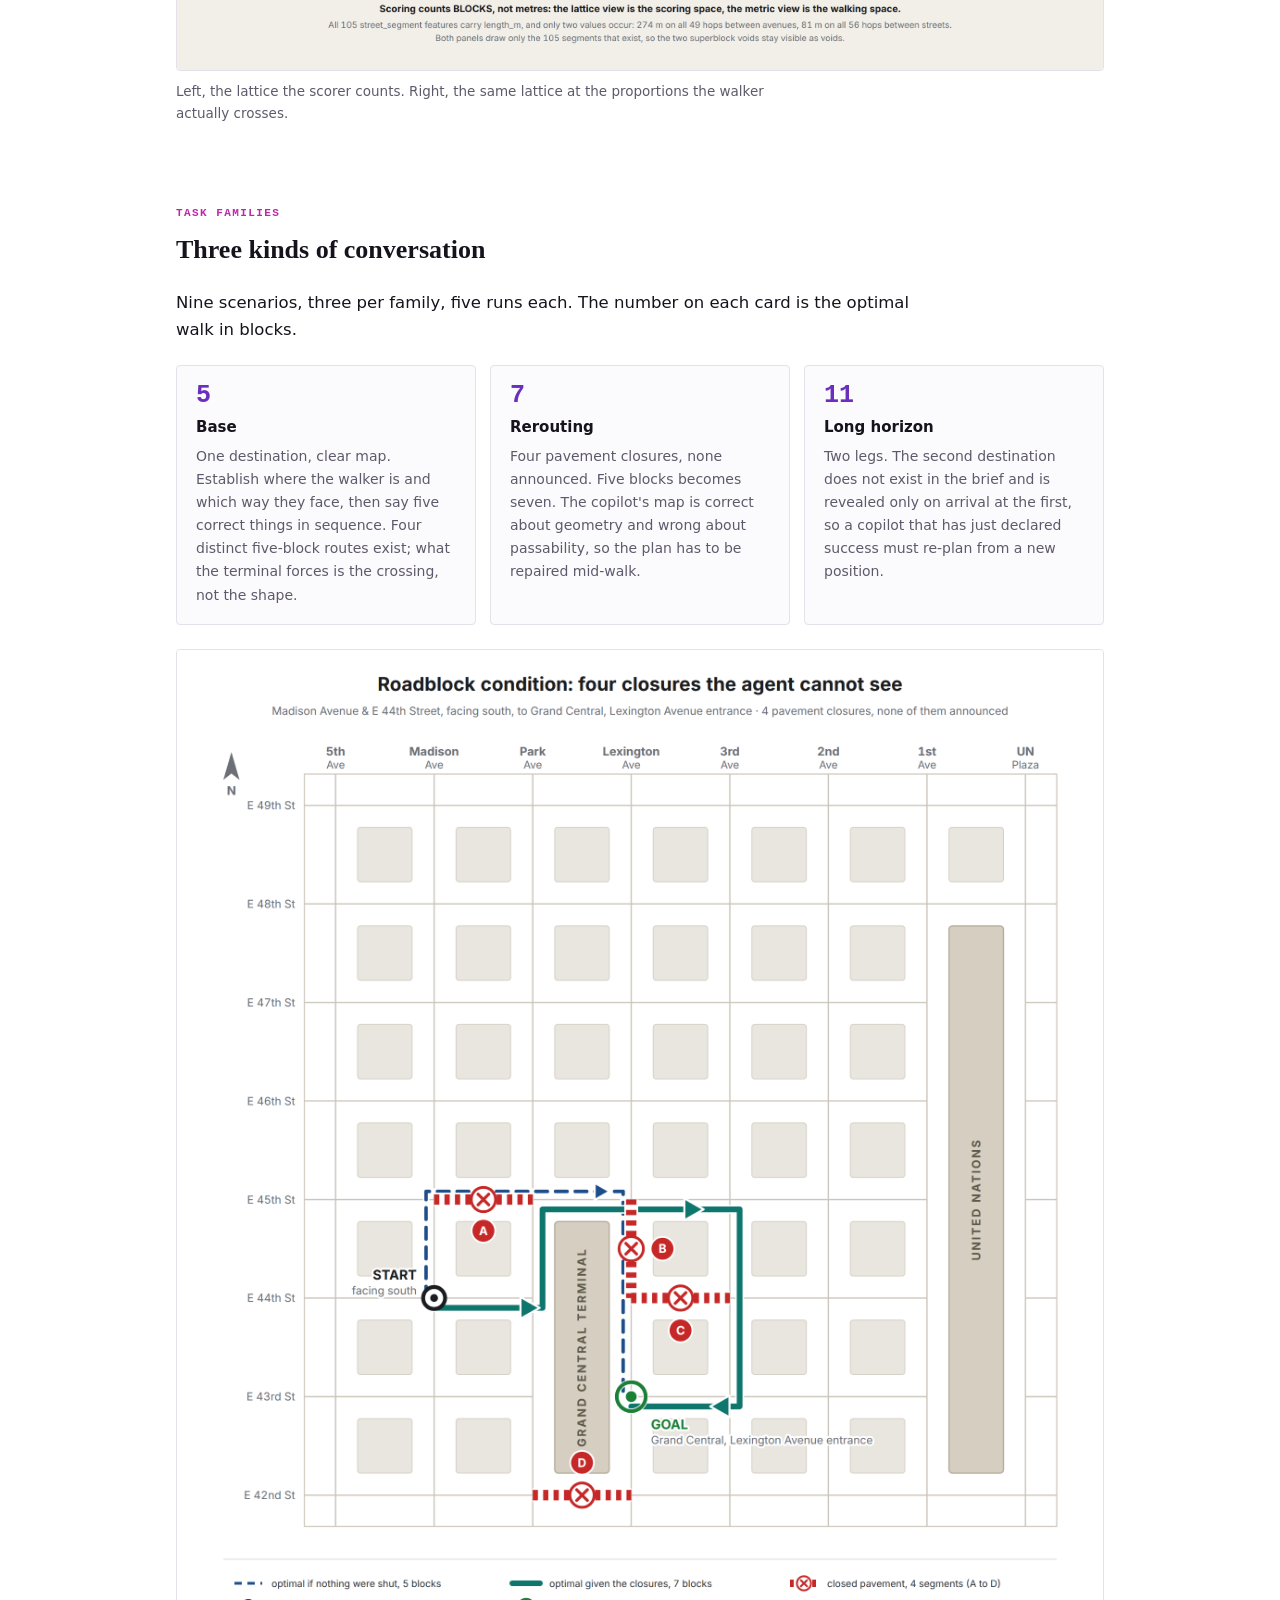
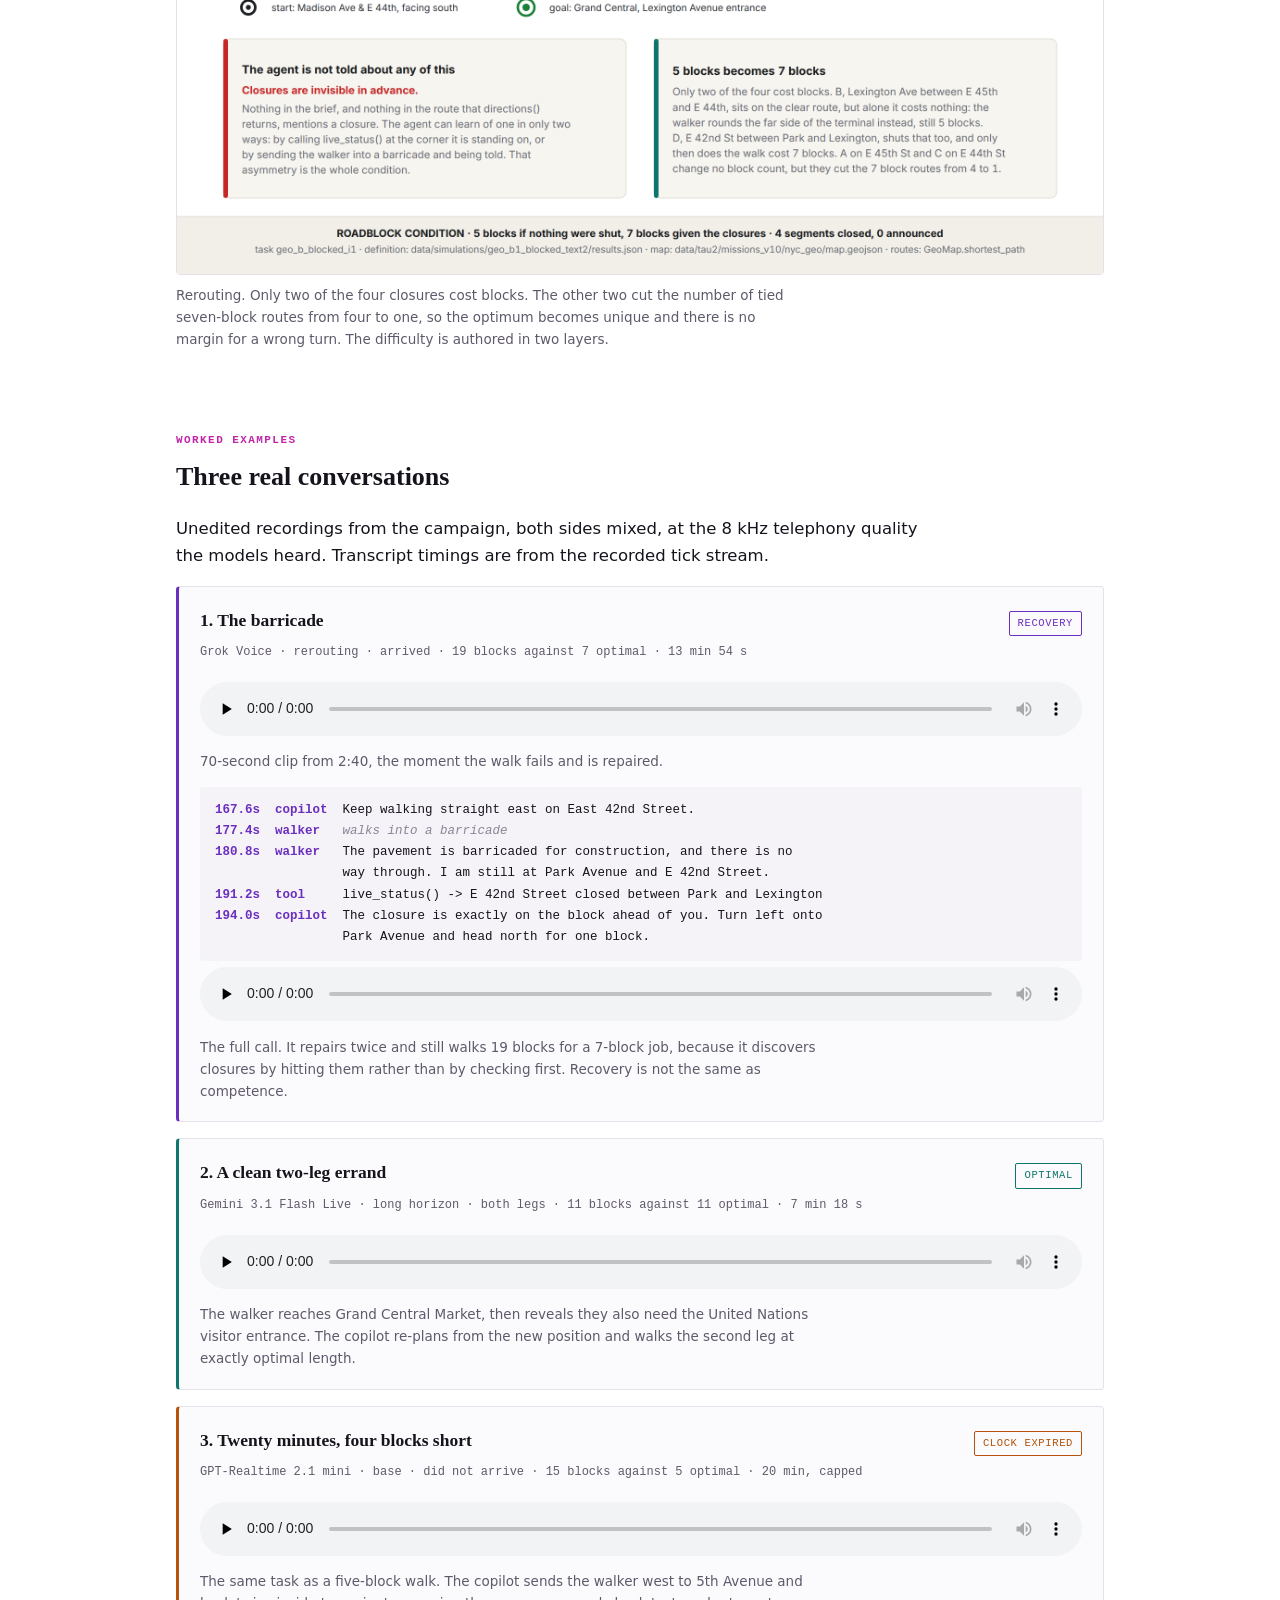
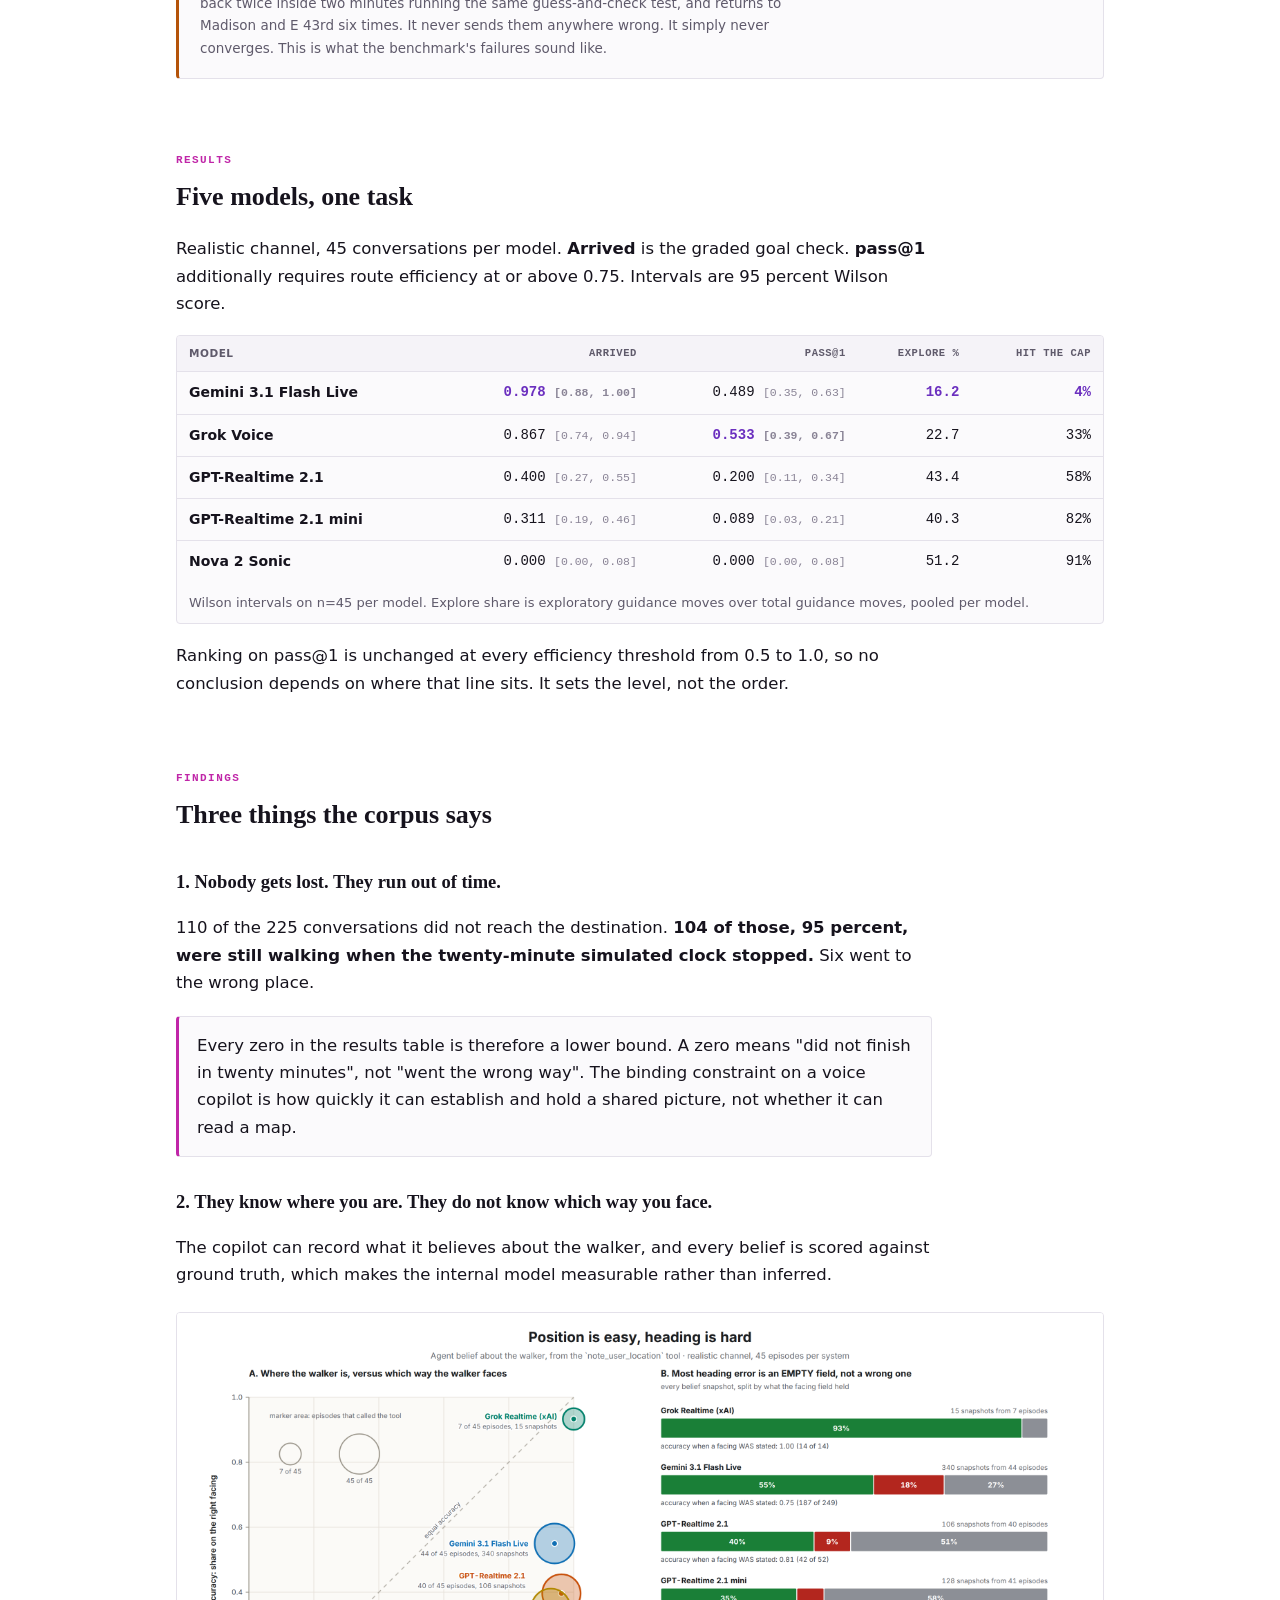
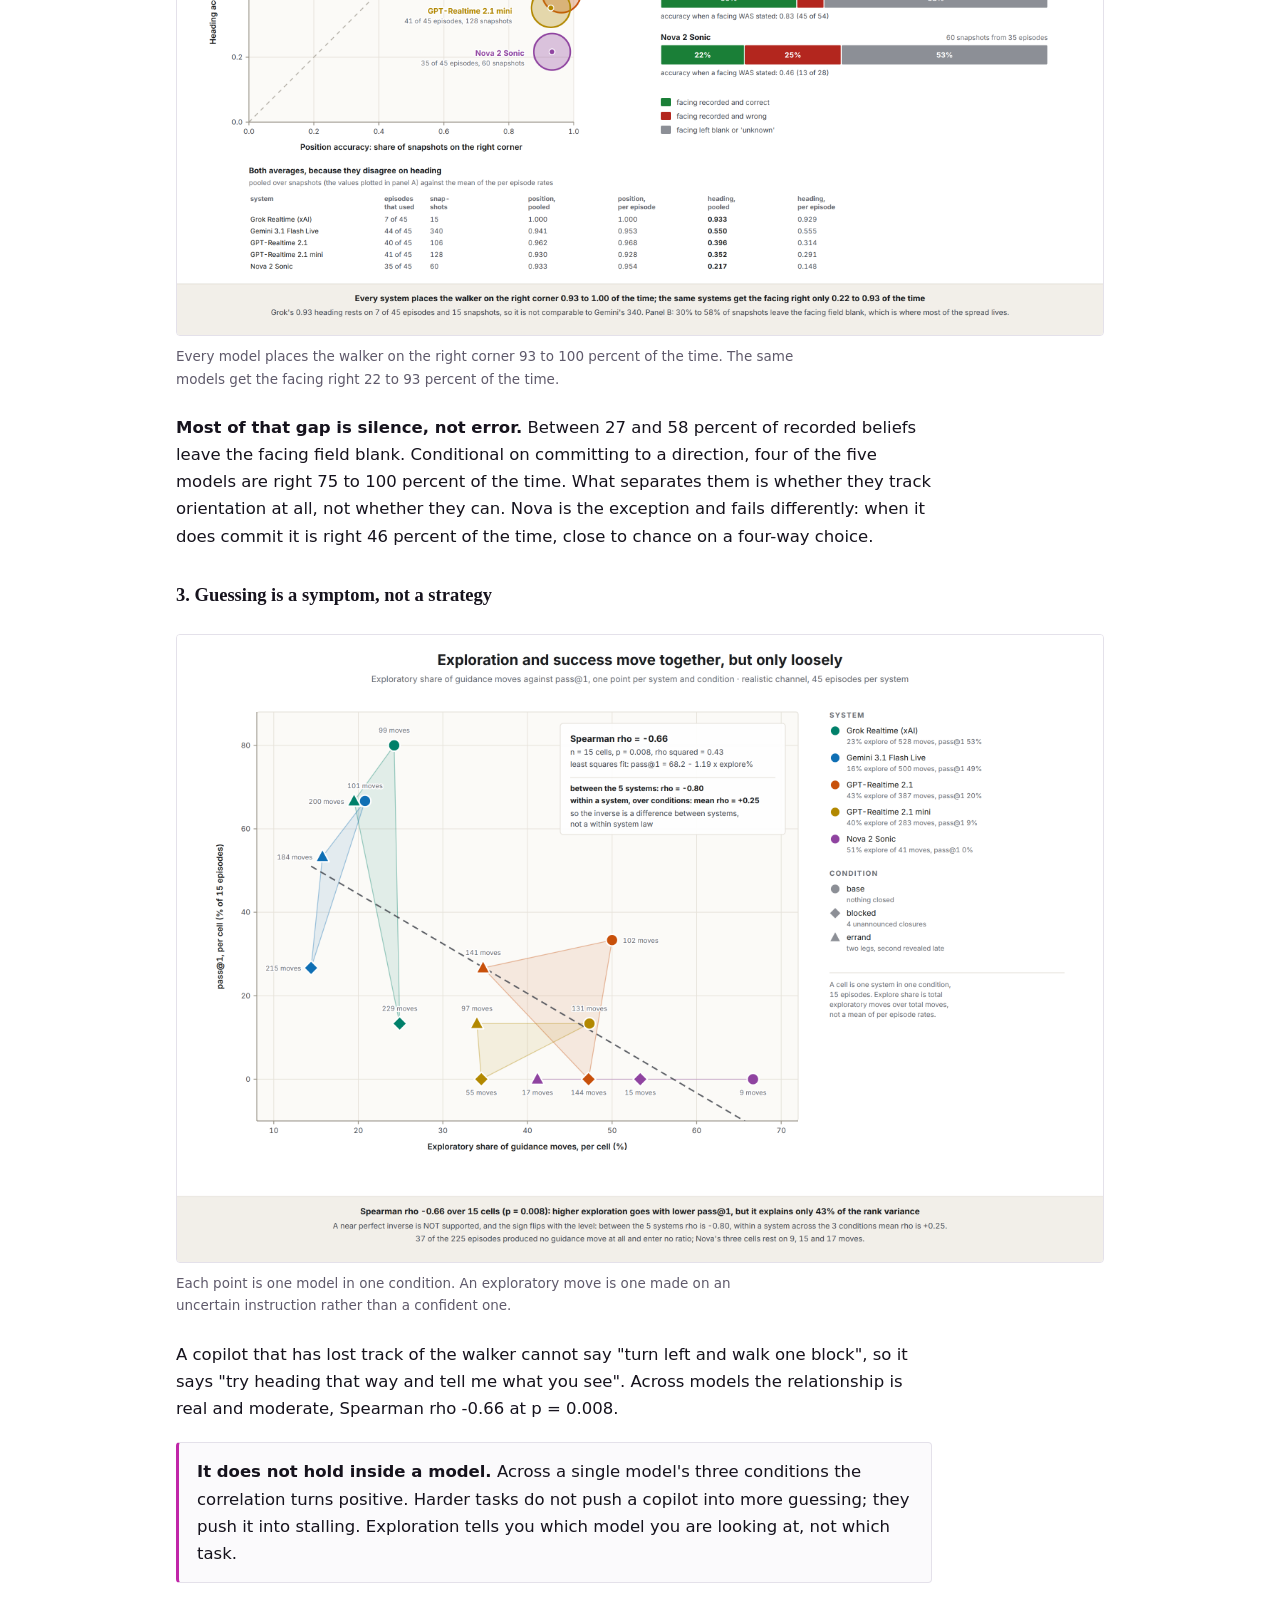
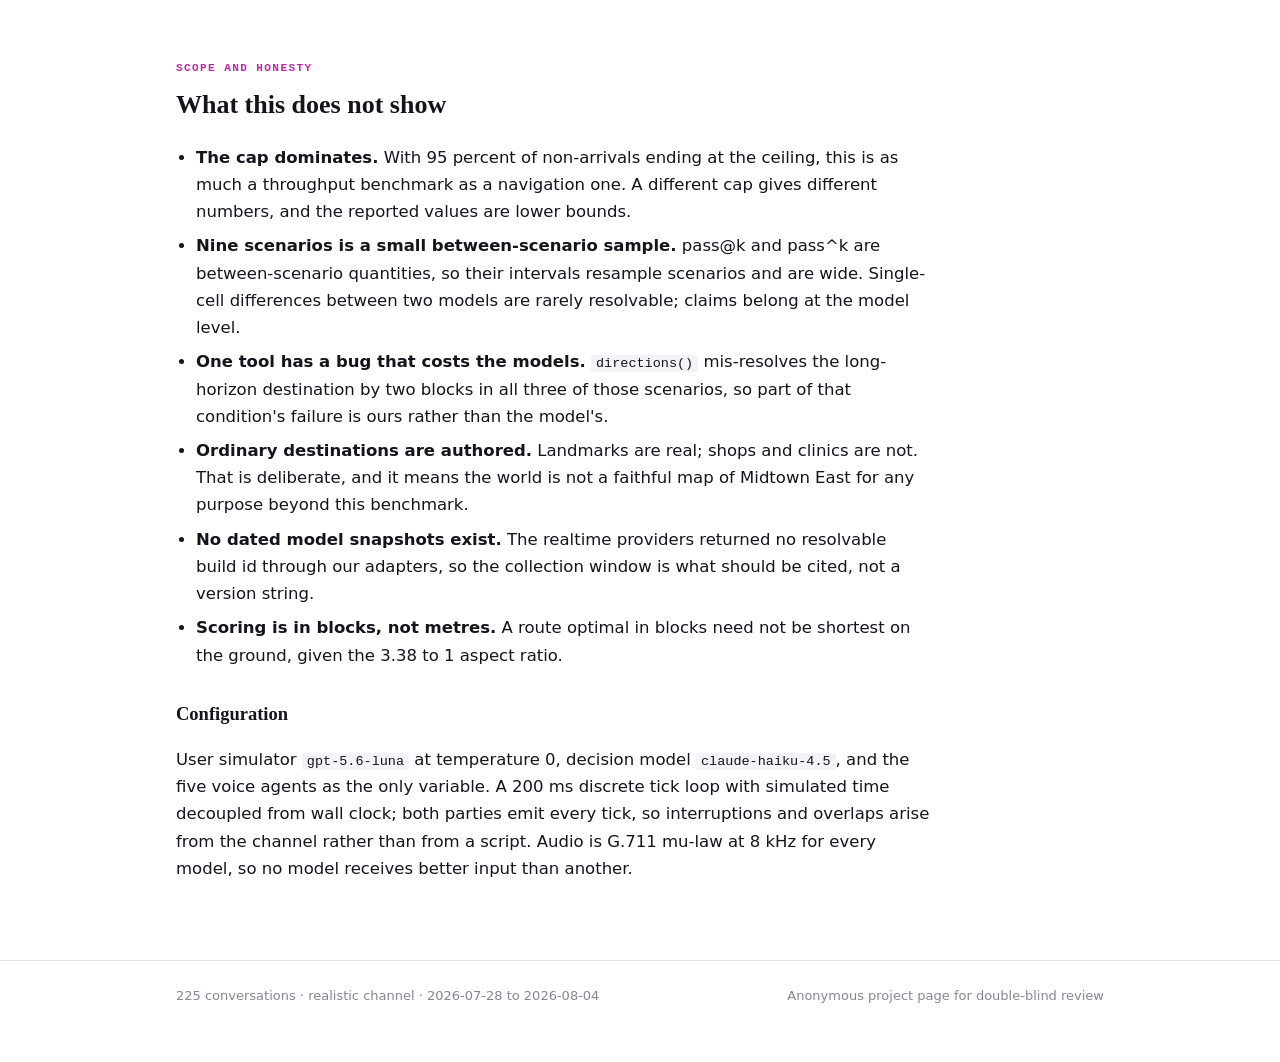
==== commit 9951633c: "Remove citation block" ====
--- a/index.html
+++ b/index.html
@@ -275,14 +275,6 @@
 tick loop with simulated time decoupled from wall clock; both parties emit every tick, so
 interruptions and overlaps arise from the channel rather than from a script. Audio is G.711 mu-law
 at 8 kHz for every model, so no model receives better input than another.</p>
-
-<h3>Cite</h3>
-<pre class="cite">@misc{navvoice2026,
-  title  = {Talking someone through a city they cannot see:
-            a full-duplex voice navigation benchmark},
-  note   = {Navigation world of a six-world voice agent benchmark},
-  year   = {2026}
-}</pre>
 </section>
 
 </div>
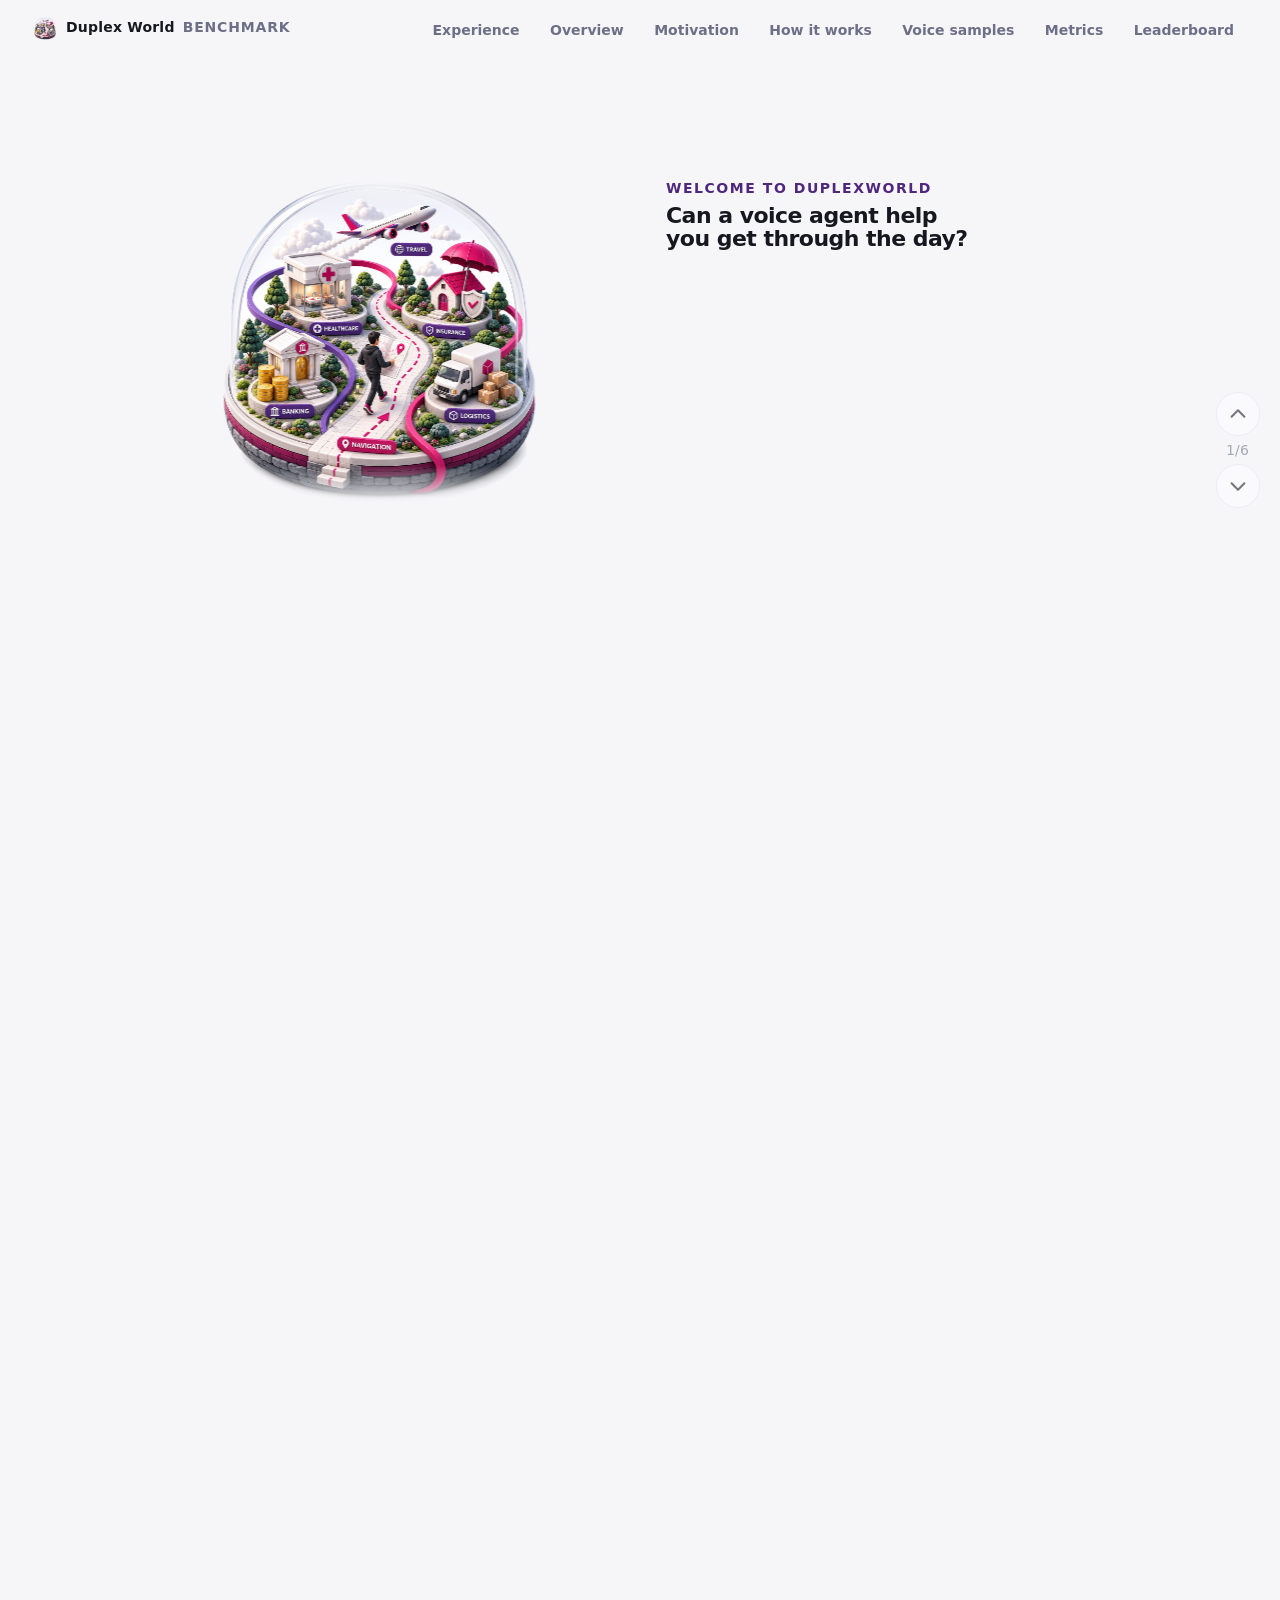
==== commit 4ceb93c3: "Update project page" ====
--- a/index.html
+++ b/index.html
@@ -1,288 +1,242 @@
 <!doctype html>
-<html lang="en">
+<html lang="en" data-theme="light">
 <head>
 <meta charset="utf-8">
-<meta name="viewport" content="width=device-width,initial-scale=1">
-<title>Talking someone through a city they cannot see</title>
-<meta name="description" content="A voice navigation benchmark: a spoken copilot guides an unseen pedestrian through Midtown East. Five production voice models, 225 scored conversations.">
-<link rel="stylesheet" href="assets/css/style.css">
+<meta name="viewport" content="width=device-width,initial-scale=1,viewport-fit=cover">
+<title>Experience - DuplexWorld</title>
+<meta name="description" content="DuplexWorld: six worlds of an ordinary day, and five commercial voice agents trying to be useful inside them.">
+<!-- Inline so the browser never fires its automatic /favicon.ico request, which is a
+     404 on a static server and the only broken asset the page would otherwise have. -->
+<!-- The mark itself, cut from the same render the page opens on. The old inline SVG was
+     a ring and a bar in the retired palette: a placeholder that read as an unfinished
+     project in the one place every reader sees before the page loads. -->
+<link rel="icon" href="img/favicon.svg" type="image/svg+xml">
+<link rel="icon" href="img/icon-32.png" sizes="32x32" type="image/png">
+<link rel="apple-touch-icon" href="img/icon-180.png">
+<link rel="manifest" href="site.webmanifest">
+<meta name="theme-color" content="#17171f">
+<!-- Without these a shared link previews as a blank rectangle. -->
+<meta property="og:type" content="website">
+<meta property="og:site_name" content="DuplexWorld">
+<meta property="og:title" content="DuplexWorld: Can voice agents help you get through the day?">
+<meta property="og:description" content="Six worlds of an ordinary day, eleven conversation types and one twelve-metric suite in three pillars, across 3,825 scored conversations and 387 hours of speech.">
+<meta property="og:image" content="img/og-card.png">
+<meta property="og:image:width" content="1200">
+<meta property="og:image:height" content="630">
+<meta name="twitter:card" content="summary_large_image">
+<meta name="twitter:title" content="DuplexWorld: Can voice agents help you get through the day?">
+<meta name="twitter:description" content="Six worlds of an ordinary day, eleven conversation types and one twelve-metric suite in three pillars.">
+<meta name="twitter:image" content="img/og-card.png">
+<link rel="stylesheet" href="world.css">
+<link rel="stylesheet" href="map.css">
+<link rel="stylesheet" href="alt-split.css">
 </head>
 <body>
 
-<header class="title">
-  <div class="wrap">
-    <p class="brand">Full-duplex voice benchmark</p>
-    <h1>Talking someone through a city they cannot see</h1>
-    <p class="tagline">A voice copilot holds the map. A pedestrian holds the street. Neither can
-    finish alone, so every block walked is a spoken instruction that survived a phone line.</p>
-    <p class="byline">Navigation world of a six-world full-duplex voice benchmark</p>
-    <p class="affil">225 scored conversations &middot; 5 production voice models &middot; collected 2026-07-28 to 2026-08-04</p>
-    <div class="buttons">
-      <a class="btn primary" href="data/appendix.md">Appendix</a>
-      <a class="btn" href="data/nav_per_episode.csv">Per-episode data</a>
-      <a class="btn" href="data/excerpts.md">Transcripts</a>
-      <a class="btn" href="#listen">Listen</a>
-    </div>
-  </div>
+<!-- Tab lands here first. The page is a scroll flight, so a keyboard reader would
+     otherwise cycle the header before reaching any content. -->
+<a class="fw-skip" href="#world">Skip to the page</a>
+
+<header class="topbar" data-nav-host>
+  <a class="wordmark" href="index.html"><img class="wordmark-logo" src="img/mark-64.webp" width="22" height="22" fetchpriority="high" decoding="async" alt="">Duplex&nbsp;World <span class="sub">benchmark</span></a>
 </header>
 
-<nav class="anchors"><div class="in">
-  <a href="#overview">Overview</a>
-  <a href="#world">The world</a>
-  <a href="#families">Task families</a>
-  <a href="#listen">Worked examples</a>
-  <a href="#results">Results</a>
-  <a href="#findings">Findings</a>
-  <a href="#scope">Scope and honesty</a>
-</div></nav>
-
-<div class="wrap">
-
-<section id="overview">
-<p class="kicker">Overview</p>
-<h2>What the benchmark measures</h2>
-<p class="abstract">A spoken copilot must guide a pedestrian who cannot see a map to a destination
-in Midtown East. The copilot can query a real GeoJSON map and cannot see the street; the walker can
-see the street and has no map. The channel is full duplex telephony, so both parties speak
-whenever they like and neither waits its turn. Because the copilot's only self-operated sense
-returns position and never orientation, the task isolates something a text agent never faces:
-maintaining a shared model of an unseen physical situation, in real time, over a lossy channel.</p>
-
-<div class="stats">
-  <div class="stat"><b>225</b><span>scored conversations</span></div>
-  <div class="stat"><b>5</b><span>voice models</span></div>
-  <div class="stat"><b>9</b><span>scenarios, 5 runs each</span></div>
-  <div class="stat"><b>56.2</b><span>simulated hours</span></div>
-  <div class="stat"><b>95%</b><span>of failures are the clock</span></div>
-</div>
-</section>
-
-<section id="world">
-<p class="kicker">The world</p>
-<h2>Eight avenues, eight streets, and two things you cannot walk through</h2>
-<p>The map is a single GeoJSON <code>FeatureCollection</code>, the same interchange format a real
-mapping stack consumes: 105 blocks of pavement, 240 buildings, 31 named places, 5 named entrances,
-4 corners with a missing crosswalk, and 2 superblocks. Grand Central Terminal and the United Nations
-are where they really are, and both are impassable. Landmarks are real so the walker can plausibly
-see them; ordinary destinations are authored, so success depends on reading the map rather than on
-a model's memory of Manhattan.</p>
-
-<div class="callout">
-<p><b>The design decision everything turns on.</b> <code>get_gps</code> returns a position and never
-a heading. A copilot can know the walker stands at Park and E 45th and still not know whether "turn
-left" sends them north or south.</p>
-<p>Position can be looked up. Orientation has to be inferred from what the walker says. The models
-separate on exactly the quantity that cannot be queried.</p>
-</div>
-
-<p>The tool surface is split by hand, and the split is asymmetric. The walker holds nine tools,
-including both ways of perceiving the street. The copilot holds five. It cannot look around or read
-a sign; it can only ask, and then parse the answer off a degraded line.</p>
-
-<figure>
-  <img class="lt" src="assets/img/fig_tools_light.png" alt="The fourteen tools, grouped by function and colour-coded by whether the walker or the copilot holds them">
-  <img class="dk" src="assets/img/fig_tools_dark.png" alt="The fourteen tools, grouped by function and colour-coded by whether the walker or the copilot holds them">
-  <figcaption>Fourteen tools. The walker executes movement and perception; the copilot senses
-  position, queries the map, and records what it believes. <code>live_status()</code> is the only
-  way to learn about a closure without walking into one.</figcaption>
-</figure>
-
-<h3>Scoring space is not walking space</h3>
-<p>Manhattan blocks are not square. Crosstown, avenue to avenue, is 274 m; uptown, street to
-street, is 81 m, a true aspect ratio of 3.38 to 1. Scoring counts blocks because the block is the
-instruction unit, so a four-block crosstown leg and a four-block uptown leg score identically and
-differ by 3.4x on the ground.</p>
-
-<figure>
-  <img class="lt" src="assets/img/fig_scale_light.png" alt="The same eight by eight lattice drawn twice, once with equal spacing and once at true metric proportions">
-  <img class="dk" src="assets/img/fig_scale_dark.png" alt="The same eight by eight lattice drawn twice, once with equal spacing and once at true metric proportions">
-  <figcaption>Left, the lattice the scorer counts. Right, the same lattice at the proportions the
-  walker actually crosses.</figcaption>
-</figure>
-</section>
-
-<section id="families">
-<p class="kicker">Task families</p>
-<h2>Three kinds of conversation</h2>
-<p>Nine scenarios, three per family, five runs each. The number on each card is the optimal walk in
-blocks.</p>
-
-<div class="cards">
-  <div class="card"><div class="n">5</div><h4>Base</h4>
-    <p>One destination, clear map. Establish where the walker is and which way they face, then say
-    five correct things in sequence. Four distinct five-block routes exist; what the terminal forces
-    is the crossing, not the shape.</p></div>
-  <div class="card"><div class="n">7</div><h4>Rerouting</h4>
-    <p>Four pavement closures, none announced. Five blocks becomes seven. The copilot's map is
-    correct about geometry and wrong about passability, so the plan has to be repaired mid-walk.</p></div>
-  <div class="card"><div class="n">11</div><h4>Long horizon</h4>
-    <p>Two legs. The second destination does not exist in the brief and is revealed only on arrival
-    at the first, so a copilot that has just declared success must re-plan from a new position.</p></div>
-</div>
-
-<figure>
-  <img class="lt" src="assets/img/fig_cond_roadblock_light.png" alt="The rerouting scenario showing the clear-map route, four barricades, and the seven block detour that survives them">
-  <img class="dk" src="assets/img/fig_cond_roadblock_dark.png" alt="The rerouting scenario showing the clear-map route, four barricades, and the seven block detour that survives them">
-  <figcaption>Rerouting. Only two of the four closures cost blocks. The other two cut the number of
-  tied seven-block routes from four to one, so the optimum becomes unique and there is no margin for
-  a wrong turn. The difficulty is authored in two layers.</figcaption>
-</figure>
-</section>
-
-<section id="listen">
-<p class="kicker">Worked examples</p>
-<h2>Three real conversations</h2>
-<p>Unedited recordings from the campaign, both sides mixed, at the 8 kHz telephony quality the
-models heard. Transcript timings are from the recorded tick stream.</p>
-
-<div class="run">
-  <header><h3>1. The barricade</h3><span class="tag neutral">recovery</span></header>
-  <div class="meta">Grok Voice &middot; rerouting &middot; arrived &middot; 19 blocks against 7 optimal &middot; 13 min 54 s</div>
-  <audio controls preload="none" src="assets/audio/reroute_clip.mp3"></audio>
-  <p class="hint">70-second clip from 2:40, the moment the walk fails and is repaired.</p>
-  <div class="transcript"><b>167.6s  copilot</b>  Keep walking straight east on East 42nd Street.
-<b>177.4s  walker</b>   <i>walks into a barricade</i>
-<b>180.8s  walker</b>   The pavement is barricaded for construction, and there is no
-                 way through. I am still at Park Avenue and E 42nd Street.
-<b>191.2s  tool</b>     live_status() -> E 42nd Street closed between Park and Lexington
-<b>194.0s  copilot</b>  The closure is exactly on the block ahead of you. Turn left onto
-                 Park Avenue and head north for one block.</div>
-  <audio controls preload="none" src="assets/audio/reroute.mp3"></audio>
-  <p class="hint">The full call. It repairs twice and still walks 19 blocks for a 7-block job,
-  because it discovers closures by hitting them rather than by checking first. Recovery is not the
-  same as competence.</p>
-</div>
-
-<div class="run win">
-  <header><h3>2. A clean two-leg errand</h3><span class="tag win">optimal</span></header>
-  <div class="meta">Gemini 3.1 Flash Live &middot; long horizon &middot; both legs &middot; 11 blocks against 11 optimal &middot; 7 min 18 s</div>
-  <audio controls preload="none" src="assets/audio/errand.mp3"></audio>
-  <p class="hint">The walker reaches Grand Central Market, then reveals they also need the United
-  Nations visitor entrance. The copilot re-plans from the new position and walks the second leg at
-  exactly optimal length.</p>
-</div>
-
-<div class="run loss">
-  <header><h3>3. Twenty minutes, four blocks short</h3><span class="tag loss">clock expired</span></header>
-  <div class="meta">GPT-Realtime 2.1 mini &middot; base &middot; did not arrive &middot; 15 blocks against 5 optimal &middot; 20 min, capped</div>
-  <audio controls preload="none" src="assets/audio/stall.mp3"></audio>
-  <p class="hint">The same task as a five-block walk. The copilot sends the walker west to 5th
-  Avenue and back twice inside two minutes running the same guess-and-check test, and returns to
-  Madison and E 43rd six times. It never sends them anywhere wrong. It simply never converges. This
-  is what the benchmark's failures sound like.</p>
-</div>
-</section>
-
-<section id="results">
-<p class="kicker">Results</p>
-<h2>Five models, one task</h2>
-<p>Realistic channel, 45 conversations per model. <b>Arrived</b> is the graded goal check.
-<b>pass@1</b> additionally requires route efficiency at or above 0.75. Intervals are 95 percent
-Wilson score.</p>
-
-<div class="scroll"><table>
-<caption>Wilson intervals on n=45 per model. Explore share is exploratory guidance moves over total
-guidance moves, pooled per model.</caption>
-<tr><th>model</th><th>arrived</th><th>pass@1</th><th>explore %</th><th>hit the cap</th></tr>
-<tr><td>Gemini 3.1 Flash Live</td>
-  <td class="hi">0.978 <span class="ci">[0.88, 1.00]</span></td>
-  <td>0.489 <span class="ci">[0.35, 0.63]</span></td><td class="hi">16.2</td><td class="hi">4%</td></tr>
-<tr><td>Grok Voice</td>
-  <td>0.867 <span class="ci">[0.74, 0.94]</span></td>
-  <td class="hi">0.533 <span class="ci">[0.39, 0.67]</span></td><td>22.7</td><td>33%</td></tr>
-<tr><td>GPT-Realtime 2.1</td>
-  <td>0.400 <span class="ci">[0.27, 0.55]</span></td>
-  <td>0.200 <span class="ci">[0.11, 0.34]</span></td><td>43.4</td><td>58%</td></tr>
-<tr><td>GPT-Realtime 2.1 mini</td>
-  <td>0.311 <span class="ci">[0.19, 0.46]</span></td>
-  <td>0.089 <span class="ci">[0.03, 0.21]</span></td><td>40.3</td><td>82%</td></tr>
-<tr><td>Nova 2 Sonic</td>
-  <td>0.000 <span class="ci">[0.00, 0.08]</span></td>
-  <td>0.000 <span class="ci">[0.00, 0.08]</span></td><td>51.2</td><td>91%</td></tr>
-</table></div>
-
-<p>Ranking on pass@1 is unchanged at every efficiency threshold from 0.5 to 1.0, so no conclusion
-depends on where that line sits. It sets the level, not the order.</p>
-</section>
-
-<section id="findings">
-<p class="kicker">Findings</p>
-<h2>Three things the corpus says</h2>
-
-<h3>1. Nobody gets lost. They run out of time.</h3>
-<p>110 of the 225 conversations did not reach the destination. <b>104 of those, 95 percent, were
-still walking when the twenty-minute simulated clock stopped.</b> Six went to the wrong place.</p>
-<div class="callout"><p>Every zero in the results table is therefore a lower bound. A zero means
-"did not finish in twenty minutes", not "went the wrong way". The binding constraint on a voice
-copilot is how quickly it can establish and hold a shared picture, not whether it can read a
-map.</p></div>
-
-<h3>2. They know where you are. They do not know which way you face.</h3>
-<p>The copilot can record what it believes about the walker, and every belief is scored against
-ground truth, which makes the internal model measurable rather than inferred.</p>
-<figure>
-  <img class="lt" src="assets/img/fig_belief_position_vs_heading_light.png" alt="Position accuracy plotted against heading accuracy for five models, with a breakdown of how often the facing field is left blank">
-  <img class="dk" src="assets/img/fig_belief_position_vs_heading_dark.png" alt="Position accuracy plotted against heading accuracy for five models, with a breakdown of how often the facing field is left blank">
-  <figcaption>Every model places the walker on the right corner 93 to 100 percent of the time. The
-  same models get the facing right 22 to 93 percent of the time.</figcaption>
-</figure>
-<p><b>Most of that gap is silence, not error.</b> Between 27 and 58 percent of recorded beliefs
-leave the facing field blank. Conditional on committing to a direction, four of the five models are
-right 75 to 100 percent of the time. What separates them is whether they track orientation at all,
-not whether they can. Nova is the exception and fails differently: when it does commit it is right
-46 percent of the time, close to chance on a four-way choice.</p>
-
-<h3>3. Guessing is a symptom, not a strategy</h3>
-<figure>
-  <img class="lt" src="assets/img/fig_explore_vs_pass_light.png" alt="Exploratory share of guidance moves plotted against pass at 1, across fifteen model and condition cells">
-  <img class="dk" src="assets/img/fig_explore_vs_pass_dark.png" alt="Exploratory share of guidance moves plotted against pass at 1, across fifteen model and condition cells">
-  <figcaption>Each point is one model in one condition. An exploratory move is one made on an
-  uncertain instruction rather than a confident one.</figcaption>
-</figure>
-<p>A copilot that has lost track of the walker cannot say "turn left and walk one block", so it says
-"try heading that way and tell me what you see". Across models the relationship is real and moderate,
-Spearman rho -0.66 at p = 0.008.</p>
-<div class="callout"><p><b>It does not hold inside a model.</b> Across a single model's three
-conditions the correlation turns positive. Harder tasks do not push a copilot into more guessing;
-they push it into stalling. Exploration tells you which model you are looking at, not which task.</p></div>
-</section>
-
-<section id="scope">
-<p class="kicker">Scope and honesty</p>
-<h2>What this does not show</h2>
-<ul class="tight">
-  <li><b>The cap dominates.</b> With 95 percent of non-arrivals ending at the ceiling, this is as
-  much a throughput benchmark as a navigation one. A different cap gives different numbers, and the
-  reported values are lower bounds.</li>
-  <li><b>Nine scenarios is a small between-scenario sample.</b> pass@k and pass^k are
-  between-scenario quantities, so their intervals resample scenarios and are wide. Single-cell
-  differences between two models are rarely resolvable; claims belong at the model level.</li>
-  <li><b>One tool has a bug that costs the models.</b> <code>directions()</code> mis-resolves the
-  long-horizon destination by two blocks in all three of those scenarios, so part of that
-  condition's failure is ours rather than the model's.</li>
-  <li><b>Ordinary destinations are authored.</b> Landmarks are real; shops and clinics are not. That
-  is deliberate, and it means the world is not a faithful map of Midtown East for any purpose beyond
-  this benchmark.</li>
-  <li><b>No dated model snapshots exist.</b> The realtime providers returned no resolvable build id
-  through our adapters, so the collection window is what should be cited, not a version string.</li>
-  <li><b>Scoring is in blocks, not metres.</b> A route optimal in blocks need not be shortest on the
-  ground, given the 3.38 to 1 aspect ratio.</li>
-</ul>
-
-<h3>Configuration</h3>
-<p>User simulator <code>gpt-5.6-luna</code> at temperature 0, decision model
-<code>claude-haiku-4.5</code>, and the five voice agents as the only variable. A 200 ms discrete
-tick loop with simulated time decoupled from wall clock; both parties emit every tick, so
-interruptions and overlaps arise from the channel rather than from a script. Audio is G.711 mu-law
-at 8 kHz for every model, so no model receives better input than another.</p>
-</section>
-
-</div>
-
-<footer><div class="wrap">
-  <span>225 conversations &middot; realistic channel &middot; 2026-07-28 to 2026-08-04</span>
-  <span>Anonymous project page for double-blind review</span>
-</div></footer>
-
+<main id="world"></main>
+
+<!-- The walk renderer. Loaded before the flight so the map tiles can mount the moment their
+     payloads land; if it is missing the flight still runs and the tiles stay as placeholders
+     rather than throwing. -->
+<script src="walkmap.js"></script>
+<script>
+window.__DW_ICONS = {
+  openai: 'img/icons/openai.webp', gemini: 'img/icons/gemini.webp',
+  grok: 'img/icons/grok.webp', nova: 'img/icons/nova.webp',
+};
+</script>
+<script src="data.js"></script>
+<script src="flight.js"></script>
+<script>
+mountFlight(document.getElementById('world'), {
+  shell: 'split',
+  rail: false,
+  hero: { src: 'img/hero.webp', w: 1222, h: 1254 },
+  logo: { src: 'img/hero.webp' },
+  maps: { base: './' },
+  calls: { base: './' },
+  hint: 'scroll',
+  nav: [
+    { label: 'Experience', href: 'index.html' },
+    { label: 'Overview', href: 'index.html#overview' },
+    { label: 'Motivation', href: 'motivation.html' },
+    { label: 'How it works', href: 'setup.html' },
+    { label: 'Voice samples', href: 'samples.html' },
+    { label: 'Metrics', href: 'metrics.html' },
+    { label: 'Leaderboard', href: 'leaderboard.html' },
+  ],
+  video: { src: 'flight.mp4', srcSmall: 'flight-small.mp4', poster: 'img/poster.webp',
+    // One entry per section, in section order. A length mismatch is not a soft
+    // failure: the config is rejected and the film is dropped for the page.
+    stops: [4.00, 19.99, 38.35, 58.49, 83.36, 103.50] },
+  sections: [
+    {
+      id: 'welcome', label: 'Welcome', stage: 'film', still: null,
+      eyebrow: 'Welcome to DuplexWorld',
+      title: 'Can a voice agent help you get through the day?',
+      // The authors stand where the standfirst used to. This page has no `opening` block,
+      // so the landing stop is the only place on it that a byline can live.
+      byline: true,
+      cam: { x: 0.500, y: 0.470, z: 1.00 }, scroll: 2.6, linger: 0.4,
+      accent: 'var(--mag)',
+    },
+    {
+      id: 'duplex', label: 'Both at once', stage: 'film', still: null,
+      eyebrow: 'Why duplex',
+      title: 'Real conversation is not turn by turn.',
+      body: 'People interrupt, agree while the other is still speaking, and start again '
+          + 'before the sentence has landed. The caller here is simulated - one model '
+          + 'writes the words, a second decides when to speak, a third says them out loud '
+          + '- and it is allowed to talk over the agent, because that is where voice '
+          + 'agents actually break.',
+      // The three models are named here in a sentence; the Setup page draws them as the
+      // harness they actually are. A reader who wants that should not have to find it in
+      // the bar.
+      cta: [{ label: 'See the harness', href: 'setup.html' }],
+      cam: { x: 0.500, y: 0.470, z: 1.00 }, scroll: 2.8, linger: 0.4,
+      accent: 'var(--pillar-dynamics)',
+    },
+    {
+      id: 'worlds', label: 'Six worlds', stage: 'film', still: null,
+      eyebrow: 'Six worlds of one day',
+      title: 'Banking, insurance, travel, healthcare, logistics - and a city you have to '
+           + 'walk across.',
+      // The same six globes the overview page carries, drawn by the same builder. Naming
+      // six worlds in a sentence and then showing nothing was the one stop on this page
+      // where the copy did all the work.
+      worlds: [
+        ['Pathfinding', 'img/pathfinding.webp'], ['Banking', 'img/banking.webp'],
+        ['Healthcare', 'img/healthcare.webp'], ['Travel', 'img/travel.webp'],
+        ['Insurance', 'img/insurance.webp'], ['Logistics', 'img/logistics.webp'],
+      ],
+      cam: { x: 0.500, y: 0.470, z: 1.00 }, scroll: 3.4, linger: 0.4,
+      accent: 'var(--viod)',
+    },
+    {
+      id: 'scale', label: 'The scale', stage: 'film', still: null,
+      eyebrow: 'What was run',
+      title: '3,825 scored conversations. 387 hours of speech.',
+      // 144 CAMPAIGNED, not 156 authored. The sentence is about what was run, and it was
+      // reading as though all 156 authored scenarios had been: the other twelve are
+      // Pathfinding variants that are released and not run, which the composition matrix on
+      // the results page states and this line did not.
+      body: 'Eleven conversation types, 144 scenarios campaigned out of 156 authored, five '
+          + 'speech-to-speech systems, one metric suite in three pillars. Every pairing is '
+          + 'run five times, and for the walking world in two acoustic channels - a quiet '
+          + 'one and a street.',
+      // The corpus ring from the overview page. The two totals in the title are the two
+      // numbers this shape divides up, so it belongs beside them rather than four pages
+      // later. Same slices, same builder, so the two pages cannot disagree.
+      ring: {
+        centre: '3,825', centreSub: 'total', keyHead: 'Conversations by world',
+        slices: [
+          ['Banking', 675], ['Insurance', 675], ['Travel', 675],
+          ['Healthcare', 675], ['Logistics', 675], ['Pathfinding', 450],
+        ],
+      },
+      cam: { x: 0.500, y: 0.470, z: 1.00 }, scroll: 3.4, linger: 0.4,
+      accent: 'var(--pillar-agentic)',
+    },
+    {
+      /* THE OVERVIEW, as the last stop of this page rather than a page of its own.
+         ---------------------------------------------------------------------------------
+         Everything above is the argument one beat at a time; this is all of it at once, with
+         the mark in the middle cell. It used to live at overview.html, which meant the one
+         screen that summarises the benchmark was the one screen a reader had to leave the
+         Experience to find. The cells are the overview's own, unchanged, so the two cannot
+         say different things.
+         Full width: eleven type chips and three system plots do not fit beside a film. */
+      id: 'overview', label: 'At a glance', stage: 'film', still: null, block: 'band',
+      cam: { x: 0.500, y: 0.470, z: 1.00 }, scroll: 5.0, linger: 0.42,
+      accent: 'var(--pillar-agentic)',
+      eyebrow: 'DuplexWorld at a glance',
+      title: 'The whole benchmark, on one screen.',
+      cellsMark: 'img/hero.webp',
+      cellsMarkAlt: 'The DuplexWorld mark: the six worlds under one dome',
+    cells: [
+      { label: 'Abstract', wide: true, text:
+        'Six worlds of an ordinary day, eleven conversation types and one twelve-metric '
+        + 'suite in three pillars, held under a single harness. Across 3,825 scored '
+        + 'conversations, none of the five commercial speech-to-speech systems evaluated '
+        + 'exceeds Pass@1 0.490, turn-taking 0.653 or DNSMOS 3.378 pooled over the worlds. '
+        + 'A different system leads each of the three.' },
+      // Figure 2(a)'s third panel, lifted from the submission at print resolution rather
+      // than redrawn: it is a density per world and the paper does not publish the
+      // durations behind it, so drawing our own would be inventing the shape.
+      // The submission's own Figure 1 panel, cropped from the manuscript rather than
+      // redrawn: it already carries the two totals as rings, so the stat rows that used to
+      // sit above it were saying the same thing twice.
+      // Conversations by world, as a ring. Six slices, five of them equal by design, so
+      // there is one shape to read rather than eleven: the point is that the five
+      // enterprise worlds are balanced and Pathfinding is two thirds their size.
+      // Labelled directly on the arc, no legend, and the counts are stated.
+      // Four figures and one shape. The labels are parallel so the row scans as a set
+      // rather than as three sentences of different lengths.
+      { label: 'The corpus', items: [
+        ['387 h', 'of speech'], ['156', 'scenarios'], ['5', 'systems'],
+      ], ring: {
+        centre: '3,825', centreSub: 'total', keyHead: 'Conversations by world',
+        slices: [
+          ['Banking', 675], ['Insurance', 675], ['Travel', 675],
+          ['Healthcare', 675], ['Logistics', 675], ['Pathfinding', 450],
+        ] } },
+      { label: 'Six worlds', worlds: [
+        ['Pathfinding', 'img/pathfinding.webp'], ['Banking', 'img/banking.webp'],
+        ['Healthcare', 'img/healthcare.webp'], ['Travel', 'img/travel.webp'],
+        ['Insurance', 'img/insurance.webp'], ['Logistics', 'img/logistics.webp'],
+      ] },
+      { label: 'Eleven conversation types', chips: [
+        'Single intent', 'Multi intent', 'Policy refusal', 'Record disambiguation',
+        'Identity verification', 'Guided procedure', 'Mid-call correction',
+        'Suspension', 'Narrative intake', 'Rerouting', 'All-day assistance',
+      ] },
+      { label: 'Pass@1', head: { v: '0.490', who: 'Grok Voice Think Fast 1.0' },
+        plot: { accent: 'var(--pillar-agentic)', dp: 3, max: 0.55, rows: [
+        ['Grok Voice Think Fast 1.0', 0.490, 0.039], ['GPT-Realtime-2.1', 0.433, 0.035],
+        ['Gemini-3.1-Flash-Live', 0.398, 0.039], ['GPT-Realtime-2.1-mini', 0.188, 0.028],
+        ['Nova 2 Sonic', 0.011, 0.007]],
+        note: '0.011: the system that holds the floor without completing tasks.' } },
+      { label: 'Turn-taking', head: { v: '0.653', who: 'GPT-Realtime-2.1' },
+        plot: { accent: 'var(--pillar-dynamics)', dp: 3, max: 0.72, rows: [
+        ['GPT-Realtime-2.1', 0.653, 0.018], ['Grok Voice Think Fast 1.0', 0.635, 0.015],
+        ['Nova 2 Sonic', 0.566, 0.021], ['GPT-Realtime-2.1-mini', 0.521, 0.025],
+        ['Gemini-3.1-Flash-Live', 0.388, 0.012]] } },
+      { label: 'DNSMOS', head: { v: '3.378', who: 'Gemini-3.1-Flash-Live' },
+        plot: { accent: 'var(--pillar-natural)', dp: 2,
+          note: 'This axis starts at 3.0, not 0: DNSMOS is a 1-to-5 opinion score and the '
+              + 'five systems sit inside a quarter of a point of each other.', base: 3.0, max: 3.45, rows: [
+        ['Gemini-3.1-Flash-Live', 3.378, 0.008], ['GPT-Realtime-2.1', 3.350, 0.004],
+        ['GPT-Realtime-2.1-mini', 3.334, 0.009], ['Nova 2 Sonic', 3.172, 0.015],
+        ['Grok Voice Think Fast 1.0', 3.127, 0.007]] } },
+      // The ninth cell. The grid was eight tiles in a nine-cell matrix, so the bottom
+      // right corner was simply missing. It carries the sentence the three plots beside it
+      // add up to - the paper's own thesis, already stated in the abstract tile - with the
+      // system that holds each pillar. No new claim: the same three numbers, named.
+      { label: 'The finding', text: 'A different system leads each of the three.',
+        leads: [
+          ['Agentic capability', 'Pass@1 0.490', 'Grok Voice Think Fast 1.0'],
+          ['Conversational dynamics', 'Turn-taking 0.653', 'GPT-Realtime-2.1'],
+          ['Naturalness', 'DNSMOS 3.378', 'Gemini-3.1-Flash-Live'],
+        ] },
+    ],
+    },
+    {
+      id: 'out', label: 'Duplex World', stage: 'film', still: null, layout: 'hero',
+      block: 'out',
+      cam: { x: 0.500, y: 0.480, z: 1.02 }, scroll: 1.8, linger: 0.3,
+      accent: 'var(--mag)',
+      next: { kicker: 'Next', label: 'What is actually being tested', href: 'setup.html' },
+    },
+  ],
+});
+</script>
 </body>
 </html>
--- a/world.css
+++ b/world.css
@@ -0,0 +1,3961 @@
+/* Duplex World flight page.
+
+   Committed to a single LIGHT world on purpose, and the reason changed with the artwork.
+   The first build had knocked-out globes on transparency, so a night vitrine was right.
+   The page now plays a rendered chain shot on a plain white studio floor - measured across
+   the five stops, that backdrop runs #f7f4f9 to #d6d7da - so a dark page forced a scrim over
+   a bright film and turned it grey. Here the page ground IS the studio floor: the diorama
+   floats in it and the copy sits below on the same surface.
+
+   Ink and accents are sampled from the artwork's own purple base and magenta paths, then
+   darkened until they hold against a light ground rather than a dark one. */
+
+:root {
+  /* --bg-base is the sheet's answer; --bg is what is actually painted.
+     They differ because the film's floor is not one colour. Sampled off flight.mp4's own
+     border pixels it runs #e6e5e6 at the opening, #f5f2f1 at the third stop and #fefefe at
+     the close - so against any fixed value there is a visible seam somewhere, and at the
+     closing stop it was 22 levels, landing exactly where the reader stops moving and looks.
+     flight.js samples the live frame and eases --bg toward it, then eases back to this when
+     the film is not the stage. Nothing else in this sheet may write --bg. */
+  /* THE PALETTE IS THE DECK'S, not a second one invented beside it. Lifted verbatim from
+     speech_sync_8.html so the page and the talk are visibly the same piece of work: five
+     semantic families, each with a base, a dark that holds on light ground, a tinted
+     background and a line. */
+  --ink:       #17171f;
+  --ink2:      #1C1F45;
+  --text:      #21233F;
+  --soft:      #55586F;
+  --grey:      #6d6f87;
+  /* Defined here so no element depends on a JS fallback for its colour. */
+  --accent:    #4F277C;   /* 10.17:1 on the page ground; the green it replaced was 4.95 */
+  /* Accents are now the paper's three PILLAR hues and nothing else. The magenta and
+     violet that used to sit here were decoration: they encoded nothing, appeared nowhere
+     in the paper, and collided with the vendor marks drawn on top of them. Every rule
+     downstream keeps its old token name and simply resolves to a pillar colour.
+     The agentic hue is the brand purple, the same #4F277C the art and the film already
+     carry and that --world-pathfinding has always used, rather than a green that
+     appeared in neither. (Deliberately unnamed here: this file ships byte-identical into
+     both variants, so spelling the organisation out is a de-anonymising leak - the guard
+     in make_site.py rejects the build for it, which is how this comment got reworded.) */
+  --mag:       #4F277C;   --magd: #3B1C5E;  --magbg: #F0EBF6;  --magln: #D5C8E4;
+  --vio:       #4285F4;   --viod: #1F63D6;  --viobg: #E9F1FE;  --violn: #C9DDFB;
+  --teal:      #4F277C;   --teald: #3B1C5E; --tealbg: #F0EBF6; --tealln: #D5C8E4;
+  --amb:       #F28C00;   --ambd: #B36800;  --ambbg: #FFF3E2;  --ambln: #F6D6A6;
+  --red:       #C0392B;   --redbg: #FDEDEB; --redln: #F2C9C3;
+  --paper:     #ffffff;
+  --bg-base:   #f6f6f9;   /* the deck's surface, and near the film's own studio floor */
+  --bg:        var(--bg-base);
+  /* The page's own names, mapped onto the deck's. Kept so every existing rule reads the
+     same and only these five lines decide what colour anything is. */
+  --ink-soft:  var(--text);
+  --ink-dim:   var(--grey);
+  --magenta:   var(--magd);
+  --line:      #E5E5EF;
+  --glass:     rgba(255, 255, 255, 0.74);
+  --font-ui:   ui-sans-serif, system-ui, "Segoe UI", Inter, Roboto, "Helvetica Neue", Arial, sans-serif;
+  /* One scale, five steps. The page previously carried twelve distinct sizes between 11px
+     and 20px, including half-pixel values, which is the tell that they were nudged one at
+     a time rather than derived. --t-ctrl is deliberately off-scale: controls read better
+     slightly smaller than body. */
+  /* Raised from 12px. The floor on this project is 14px and this token fed the
+     eyebrows, tags, rail and hint, which is most of the small type on the page.
+     The scale had already collapsed to 14 nearly everywhere, so this closes the
+     gap rather than opening a new step. */
+  --t-micro:   14px;                        /* eyebrows, tags, rail, hint */
+  --t-ctrl:    14px;                      /* buttons and links */
+  --t-body:    17px;
+  --t-lead:    20px;                        /* pair column titles */
+  --t-display: clamp(32px, 2.6vw, 44px);    /* 38 is the widest the longest title fits */
+  /* How much of the viewport the film occupies. The copy gets the rest, and because the
+     two never overlap there is no scrim anywhere on this page.
+
+     The 320px floor is not decorative: a pair panel measures 265px, so on a 1366x768
+     laptop a flat 60vh left the primary CTA below the fold of a stage that is
+     overflow:hidden - it vanished silently. Below about 743px tall the film yields
+     instead. --film-w/--film-h are the film's REAL painted box, which the mask needs. */
+  /* The classic scrollbar's width, measured and written by layout(). 100vw includes it and
+     documentElement.clientWidth does not, so every width derived from raw 100vw overshot by
+     15px - at 430px that put the film at x = -7 with both edges clipped by the stage. */
+  --sbw:    0px;
+  --vw:     calc(100vw - var(--sbw));
+
+  /* A viewport height that does NOT move when a phone's URL bar collapses.
+     -----------------------------------------------------------------------------------
+     `vh` is the LARGE viewport: it is measured with the toolbar hidden and it re-evaluates
+     the instant the browser changes the visible height. flight.js already refuses to relay
+     out on a height-only resize ("that is just the URL bar, and relaying out on it makes
+     the page jump under the reader's thumb") - but the stylesheet had no such guard, so the
+     two disagreed. Measured mid-scroll on a 390px phone, at one scroll position and one
+     film time: the copy column jumped 79px down and the stage grew 180px while the film
+     did not move at all. That tear is the jitter.
+
+     `svh` is the SMALL viewport, the height with the toolbar showing, and it is defined not
+     to change while the toolbar animates. On any browser without a collapsing toolbar - so
+     every desktop - 1svh is exactly 1vh, which is why nothing on a PC can shift. */
+  --svh: 1vh;
+
+  --film:   min(60vh, calc(100vh - 320px));
+  --film-w: min(var(--vw), calc(var(--film) * 16 / 9));
+  --film-h: min(var(--film), calc(var(--vw) * 9 / 16));
+  color-scheme: light;
+}
+
+/* The upgrade, kept OUTSIDE :root so it cannot truncate the block. Anything older than
+   Safari 15.4 or Chrome 108 skips this and keeps the 1vh fallback above, which is the
+   behaviour those browsers already had. */
+@supports (height: 1svh) {
+  :root { --svh: 1svh; }
+}
+
+* { box-sizing: border-box; }
+
+/* Smooth applies to reader-initiated jumps (a rail dot, an anchor). Every programmatic
+   write in flight.js passes behavior:'instant' explicitly, because a two-argument scrollTo
+   resolves to THIS value and would animate the autoplay accumulator instead of setting it.
+   The single copy of the narrow-rail rule now lives with the rail, further down. */
+html { scroll-behavior: smooth; }
+
+@media (prefers-reduced-motion: reduce) { html { scroll-behavior: auto; } }
+
+/* The bar is FIXED, and nothing reserved its height. So an anchor jump, a find-in-page
+   match, a tab landing and the browser's own scroll restoration all put their target
+   underneath it: 64px lost on a laptop, 79px on a phone, where the nav takes a second
+   row. Measured, it cut a world heading in half on results.html and put the first table
+   row behind the nav on leaderboard.html, which alone has 21 in-page anchors.
+
+   One reservation, tracked to the two heights the bar actually has, so a jump can never
+   land behind it. This is a keyboard fix as much as a phone one: focus scrolling obeys
+   the same property. */
+:root { --topbar-h: 64px; }
+html { scroll-padding-top: calc(var(--topbar-h) + 12px); }
+/* Below 1041 the bar wraps to two rows: wordmark, then the section nav. */
+@media (max-width: 1040px) { :root { --topbar-h: 80px; } }
+
+body {
+  margin: 0;
+  background: var(--bg);
+  color: var(--ink);
+  font-family: var(--font-ui);
+  -webkit-font-smoothing: antialiased;
+  overflow-x: hidden;
+}
+
+/* ------------------------------------------------------------------ topbar */
+
+.topbar {
+  position: fixed;
+  inset: 0 0 auto 0;
+  z-index: 40;
+  display: flex;
+  align-items: center;
+  gap: 16px;
+  padding: 14px clamp(16px, 3vw, 34px);
+  pointer-events: none;
+  /* A ground of its own. The bar was fully transparent, so everything that scrolled
+     underneath printed straight through the nav: on a phone the author names and the
+     wordmark occupied the same pixels.
+     Now OPAQUE rather than 78% translucent. A band panel taller than the viewport travels
+     through its band - that is what makes its tail reachable - so its heading necessarily
+     passes behind this bar on the way up. Measured: the at-a-glance heading reaches -12px
+     and four of the results headings reach between 7px and 61px against a 64px bar. At 78%
+     they ghosted through it half-legible, which reads as content dissolving rather than as
+     content scrolling past. Solid, it simply goes behind the bar, which is what a fixed
+     header is for. The blur stays for the rounded ends. */
+  background: var(--bg-base);
+  -webkit-backdrop-filter: saturate(1.6) blur(14px);
+  backdrop-filter: saturate(1.6) blur(14px);
+  border-bottom: 1px solid transparent;
+  transition: border-color .2s ease;
+}
+/* Only once something has actually gone under it. */
+.is-scrolled .topbar { border-bottom-color: var(--grid); }
+@supports not (backdrop-filter: blur(2px)) {
+  .topbar { background: var(--bg-base); }
+}
+.topbar > * { pointer-events: auto; }
+
+/* Below the phone breakpoint there is not room for the wordmark and three pills on one
+   line: the bar grew to 98px, wrapped one label onto three lines, cut another at the right
+   edge and then covered 40 per cent of the film. The secondary links stand down; both
+   destinations are still reachable from the closing panel. */
+@media (max-width: 900px) {
+  .topbar { gap: 8px; padding: 8px 12px; }
+  .topbar .linkbtn:not(:last-child) { display: none; }
+  .wordmark .sub { display: none; }
+}
+
+.wordmark {
+  display: flex;
+  align-items: baseline;
+  gap: 8px;
+  font-weight: 700;
+  letter-spacing: 0.015em;
+  font-size: 14px;
+}
+.wordmark .dot {
+  width: 9px; height: 9px; border-radius: 50%;
+  background: var(--magenta);
+  box-shadow: 0 0 0 4px rgba(11, 122, 86, 0.16);
+  align-self: center;
+}
+.wordmark .sub {
+  color: var(--ink-dim);
+  font-weight: 600;
+  font-size: var(--t-micro);
+  letter-spacing: 0.06em;
+  text-transform: uppercase;
+}
+.topbar .spacer { flex: 1; }
+
+.linkbtn {
+  display: inline-flex; align-items: center; gap: 8px;
+  font: inherit; font-size: var(--t-ctrl); font-weight: 600;
+  color: var(--ink-soft);
+  text-decoration: none;
+  padding: 8px 12px;
+  border: 1px solid var(--line);
+  border-radius: 999px;
+  background: var(--glass);
+  transition: color .18s, border-color .18s, background .18s;
+}
+.linkbtn:hover { color: var(--ink); border-color: rgba(11, 122, 86, .5); background: #fff; }
+.linkbtn:focus-visible { outline: 2px solid var(--magenta); outline-offset: 2px; }
+
+/* ------------------------------------------------------------------- stage */
+
+.fw-stage {
+  position: fixed;
+  inset: 0;
+  overflow: hidden;
+  z-index: 1;
+  /* The copy band is floor in slight shadow, so the film above it reads as lit. */
+  background: var(--bg);
+}
+
+/* Only reachable in the computed-camera fallback, where there is no film to sit on. */
+.fw-sky {
+  position: absolute; inset: -10%;
+  /* It is decoration spanning the whole stage, so it must never take a click. On the served
+     page it is display:none and this never mattered; in the single-file export it is live,
+     and it was swallowing hit-testing across the entire viewport. */
+  pointer-events: none;
+  background:
+    radial-gradient(58% 48% at 22% 18%, rgba(99, 47, 128, 0.10), transparent 62%),
+    radial-gradient(52% 44% at 82% 74%, rgba(11, 122, 86, 0.08), transparent 60%);
+}
+
+.fw-hero {
+  position: absolute;
+  top: 0; left: 0;
+  transform-origin: 0 0;
+  will-change: transform, filter;
+  user-select: none;
+  -webkit-user-drag: none;
+}
+
+/* The rendered flight, held in the upper band rather than full-bleed.
+
+   Measured on the real frames, there is no reliably empty region inside this film: at the
+   healthcare+travel stop it is 81 percent ink with ZERO empty columns across the lower half.
+   So no amount of clever text placement avoids collision while the film fills the viewport -
+   the film has to stop filling it. */
+.fw-video {
+  position: absolute;
+  top: 0; left: 50%;
+  transform: translateX(-50%);
+  width: var(--film-w);
+  height: var(--film-h);
+  /* `contain`, not `cover`: cover was discarding 48 percent of a 16:9 frame in a 3.4:1
+     band and beheading the dome at the opening stop. The element is now itself 16:9, so
+     nothing is letterboxed and the mask below lands on the film's true edges. */
+  object-fit: contain;
+  object-position: 50% 50%;
+  /* `left` is in the list because the split shell moves it when --left changes: transitioned
+     width but not position, the film eased its size while teleporting sideways, and at the
+     table stops it stepped partly off the viewport edge for a frame. */
+  transition: height .55s cubic-bezier(.3,.7,.3,1),
+              width .55s cubic-bezier(.3,.7,.3,1),
+              left .55s cubic-bezier(.3,.7,.3,1);
+  z-index: 2;
+  pointer-events: none;
+  /* All four edges dissolve into the page. The studio tone drifts between stops (#f7f4f9
+     to #d6d7da measured), so a feather beats colour-matching: whatever grey a frame ends
+     on, no rectangle edge is visible.
+
+     The numbers are measured against the frames: the tightest side margin is the umbrella
+     globe at 13.4 percent in, so 76px clears it; the dome reaches 1.8 percent from the
+     top at the opening stop, so the top ramp has to stay under 26px; 64px at the bottom
+     dissolves the contact shadows but leaves the globe bases solid, which is what sells
+     them as standing on the floor.
+
+     Those px values are CLAMPED against the film's own box, because the film is not one
+     size: fitFilm gives each stop its own, anywhere from 22vh to 74vh, and the split shell
+     scales it a further 1.14x. At the small end a flat 64px bottom ramp was swallowing over
+     a third of the frame. The clamps hold the measured values wherever there is room and
+     shrink proportionally where there is not.
+
+     Widened once the page floor started tracking the film (see --bg-base). The two work
+     together: the ground removes most of the step, and a longer feather puts whatever is
+     left inside a gradient instead of on an edge, where a two-level difference is invisible
+     rather than a visible rectangle. */
+  --ramp-t: clamp(26px, calc(var(--film-h) * 0.095), 44px);
+  --ramp-b: clamp(34px, calc(var(--film-h) * 0.125), 92px);
+  --ramp-x: clamp(64px, calc(var(--film-w) * 0.14), 150px);
+  -webkit-mask-image:
+    linear-gradient(to bottom, transparent 0, #000 var(--ramp-t), #000 calc(100% - var(--ramp-b)), transparent 100%),
+    linear-gradient(to right, transparent 0, #000 var(--ramp-x), #000 calc(100% - var(--ramp-x)), transparent 100%);
+  -webkit-mask-composite: source-in;
+  -webkit-mask-repeat: no-repeat;
+  mask-image:
+    linear-gradient(to bottom, transparent 0, #000 var(--ramp-t), #000 calc(100% - var(--ramp-b)), transparent 100%),
+    linear-gradient(to right, transparent 0, #000 var(--ramp-x), #000 calc(100% - var(--ramp-x)), transparent 100%);
+  mask-composite: intersect;
+  mask-repeat: no-repeat;
+}
+
+/* The decoder gave up. Retire the element outright rather than leave a dead poster sitting
+   over the computed-camera fallback that has just taken its place. */
+/* The freeze frame held over the film while the streamed source is swapped for the Blob.
+   It carries .fw-video so it lands in exactly the film's box, and it must NOT inherit the
+   film's size transition: it lives for two frames and would animate in from nothing. */
+.fw-video-shot { transition: none !important; }
+.fw-video-dead .fw-video { display: none; }
+.fw-has-video .fw-hero,
+.fw-has-video .fw-sky { display: none; }
+/* paintCopy stops updating the floating tiles once the film decodes, but nothing was ever
+   hiding them: any config carrying both `still` and `video` would freeze every globe at its
+   last computed opacity, stacked centre-screen on top of the film. */
+.fw-has-video .fw-tile { display: none; }
+
+/* Both retired by the light treatment: they existed to rescue white text off a bright
+   backdrop, and nothing is layered over anything any more. Kept as nodes so the engine can
+   go on writing opacity to them without a null check. */
+.fw-veil, .fw-scrim { display: none; }
+
+.fw-tile {
+  z-index: 4;
+  position: absolute;
+  left: 50%; top: calc(var(--film-h) * 0.5);
+  height: min(44vh, 360px);
+  width: auto;
+  transform: translate3d(-50%, -50%, 0);
+  filter: drop-shadow(0 22px 40px rgba(14, 16, 41, 0.22));
+  will-change: transform, opacity;
+  user-select: none;
+  -webkit-user-drag: none;
+}
+
+/* The stop announcer. A live region has to be in the accessibility tree and out of the
+   visual one, and display:none or visibility:hidden would take it out of both. */
+.fw-sr {
+  position: absolute;
+  width: 1px; height: 1px;
+  margin: -1px; padding: 0; border: 0;
+  overflow: hidden;
+  clip-path: inset(50%);
+  white-space: nowrap;
+}
+
+/* Inline vendor marks carry no width/height attributes, so without a rule they fall back to
+   the SVG default of 300x150 and blow the layout apart. This is the floor that stops that
+   happening no matter which sheet matched.
+
+   Written as a bare `svg` under the mark wrappers rather than one selector per block. The
+   list form has now failed twice - each new block that prints a vendor mark was a new
+   selector somebody had to remember, and both times the symptom was a 300px logo wedged
+   through a table. Anything that mounts a mark inherits the floor. */
+.fw-col-model svg,
+.fw-case-model svg,
+.fw-bar-name svg,
+.fw-m-sysin svg { width: 1em; height: 1em; flex: none; display: block; }
+/* The vendors' real marks. Same 1em floor as the drawn ones they replaced, and the same
+   reason: an <img> with no width in a table cell takes its intrinsic size. */
+.fw-vmark { width: 1em; height: 1em; flex: none; display: block; object-fit: contain; }
+.fw-col-mk .fw-vmark, .fw-open-nm .fw-vmark { width: 14px; height: 14px; }
+
+/* --------------------------------------------------------------- autoplay */
+
+.fw-auto {
+  position: absolute;
+  left: clamp(16px, 3vw, 34px);
+  bottom: clamp(16px, 3vh, 30px);
+  z-index: 9;
+  display: inline-flex;
+  align-items: center;
+  gap: 8px;
+  padding: 8px 16px 8px 12px;
+  border: 1px solid var(--line);
+  border-radius: 999px;
+  background: rgba(255, 255, 255, 0.78);
+  color: var(--ink-soft);
+  font: inherit;
+  font-size: var(--t-micro);
+  font-weight: 600;
+  letter-spacing: .06em;
+  text-transform: uppercase;
+  cursor: pointer;
+  transition: color .18s, border-color .18s, background .18s;
+}
+.fw-auto:hover { color: var(--ink); border-color: rgba(14, 16, 41, .3); background: #fff; }
+.fw-auto:focus-visible { outline: 2px solid var(--magenta); outline-offset: 3px; }
+.fw-auto.is-on { color: var(--ink); border-color: var(--magenta); }
+
+/* A triangle that becomes two bars, drawn in borders so there is no icon font and no SVG
+   to keep in sync with the palette. */
+.fw-auto-icon {
+  width: 0; height: 0;
+  border-style: solid;
+  border-width: 5px 0 5px 8px;
+  border-color: transparent transparent transparent currentColor;
+  transition: border-width .18s, width .18s, height .18s;
+}
+.fw-auto.is-on .fw-auto-icon {
+  width: 8px; height: 10px;
+  border-width: 0 0 0 8px;
+  border-left-color: currentColor;
+  box-shadow: inset 3px 0 0 rgba(255, 255, 255, .001);
+  background:
+    linear-gradient(currentColor, currentColor) left / 3px 100% no-repeat,
+    linear-gradient(currentColor, currentColor) right / 3px 100% no-repeat;
+  border-left-width: 0;
+}
+
+@media (prefers-reduced-motion: reduce) {
+  .fw-auto-icon { transition: none; }
+  /* The transcript highlights tween so a turn change does not snap. A reader who has asked
+     for less motion wants the state, not the tween: the class still lands, it just lands
+     instantly. The JS follow-scroll makes the same choice off the same query. */
+  .fw-turn, .fw-turn.is-now,
+  .fw-tp-turn, .fw-tp-turn.is-now { transition: none; }
+}
+
+/* ------------------------------------------------------------- world index */
+
+/* The six worlds, always present. Vertical on the right, where the stacked shell leaves a
+   clear margin: the film is a centred 16:9 box and the copy is bound to its width, so this column never has to fight either of them. */ .fw-globes{
+  position: absolute;
+  right: clamp(10px, 1.6vw, 26px);
+  top: 50%;
+  transform: translateY(-50%);
+  z-index: 8;
+  display: flex;
+  flex-direction: column;
+  gap: clamp(2px, 0.8vh, 10px);
+}
+
+.fw-globe {
+  display: flex;
+  flex-direction: column;
+  align-items: center;
+  gap: 2.0px;
+  background: none;
+  border: 0;
+  padding: 4px 2.0px;
+  cursor: pointer;
+  font: inherit;
+  transition: transform .3s;
+}
+/* Dimmed and desaturated until the flight reaches it. Greyed-out reads as "not yet", which
+   is exactly the state, and it keeps the lit pair unmistakable.
+
+   The fade is on the CHILDREN, never on the button. `opacity` composites the element's own
+   outline too, so with .55 on the button the focus ring computed to 2.6:1 against the page -
+   under the 3:1 that WCAG 2.2 SC 1.4.11 requires of a non-text indicator. */
+.fw-globe img { opacity: 1; filter: none; transition: opacity .3s, filter .3s; }
+/* .82, not .5. At .5 this measured 2.08:1 - less than half the AA minimum - on the page's
+   only wayfinding for the six worlds. */
+.fw-globe .fw-globe-label { opacity: 1; transition: opacity .3s, color .3s; }
+.fw-globe img {
+  width: clamp(30px, 3.4vw, 52px);
+  height: auto;
+  display: block;
+}
+/* Named all the way down, not only on hover. The strip is the page's answer to "six
+   worlds", and an unlabelled thumbnail of a snow globe does not say Insurance. */
+.fw-globe-label {
+  font-size: 14px;
+  font-weight: 600;
+  letter-spacing: .04em;
+  text-transform: uppercase;
+  color: var(--ink-dim);
+  white-space: nowrap;
+}
+.fw-globe:hover img { opacity: 1; filter: saturate(1.1); }
+.fw-globe:hover .fw-globe-label { opacity: 1; filter: none; }
+.fw-globe.is-on { transform: scale(1.14); }
+.fw-globe.is-on img { opacity: 1; filter: none; }
+.fw-globe.is-on .fw-globe-label { opacity: 1; filter: none; color: var(--ink); }
+.fw-globe:focus-visible { outline: 2px solid var(--magenta); outline-offset: 2px; border-radius: 8px; }
+
+@media (prefers-reduced-motion: reduce) {
+  .fw-globe, .fw-globe img, .fw-globe .fw-globe-label { transition: none; }
+}
+
+/* -------------------------------------------------------------------- copy */
+
+/* Below the film, never over it. This is the whole fix for the overlap: the two own
+   separate bands of the viewport and cannot collide at any scroll position. */
+.fw-copy {
+  position: absolute;
+  left: 50%;
+  top: var(--film-h);
+  bottom: 0;
+  transform: translateX(-50%);
+  /* Bound to the film's width so the two share an outer edge - the page gets a spine,
+     and the pair columns drop from a 79-character measure to about 51.
+     FLOORED at 680px, and that floor is load-bearing rather than cosmetic. Without it the
+     two sizes chase each other: a tall panel shrinks the film, the narrower film narrows
+     this band, the narrower band rewraps the panel taller, and fitFilm's three passes
+     converge on a degenerate state - measured at 1920 wide, the results panel reached
+     1425px and drove the film down to its 22vh floor. The floor breaks the loop. */
+  width: min(calc(var(--vw) - clamp(32px, 8vw, 140px)), max(var(--film-w), 680px));
+  z-index: 6;
+  display: grid;
+  align-items: start;
+  padding: clamp(16px, 2.6vh, 28px) 0 clamp(14px, 2vh, 24px);
+  /* At high zoom the band can still lose the race. Scrolling it is a far better
+     failure than the stage silently clipping the primary CTA. */
+  overflow-y: auto;
+  /* Chaining, not containment. If this band ever does overflow, containment stops the
+     leftover wheel reaching the page, so the flight freezes and the wheel reads as broken.
+     Chaining degrades instead: the band takes its slack, then the page carries on. */
+  overscroll-behavior: auto;
+  overflow-x: hidden;
+  /* No visible bar. This is a safety net for the rare overflow, not a scroller anyone is
+     meant to drive, and a 15px gutter reserved for 6px of overflow reads as a second
+     scrollbar on a page whose whole mechanic is the page's own. */
+  scrollbar-width: none;
+  /* The panels inside decide their own layout from THIS width, not the viewport's. On the
+     split shell the band is roughly half the window, so a viewport media query is the wrong
+     instrument: it would set a two-column results panel inside a 615px column. */
+  container-type: inline-size;
+}
+.fw-copy::-webkit-scrollbar { width: 0; height: 0; }
+
+.fw-panel {
+  grid-area: 1 / 1;
+  align-self: start;
+  width: 100%;
+  will-change: transform, opacity;
+}
+
+/* Opening and closing statements are centred and narrow; the pair stops are not, because
+   two columns under two globes want the full band. */
+.fw-panel-hero {
+  text-align: center;
+  justify-self: center;
+  max-width: 780px;
+}
+/* The opening statement is a lede, not body copy: set a step larger and on a wider measure.
+   At the shared 52ch it broke into six short centred lines, which is the one place ragged
+   symmetry looks like an accident rather than a choice. */
+.fw-panel-hero .fw-body {
+  margin-inline: auto;
+  font-size: 17px;
+  line-height: 1.52;
+  max-width: min(68ch, 100%);
+  color: var(--ink-soft);
+  text-wrap: pretty;
+}
+.fw-panel-hero .fw-tags,
+.fw-panel-hero .fw-cta { justify-content: center; }
+
+.fw-eyebrow {
+  font-size: var(--t-micro);
+  font-weight: 700;
+  letter-spacing: 0.11em;
+  text-transform: uppercase;
+  color: var(--accent);
+  margin-bottom: 8px;
+}
+.fw-title {
+  margin: 0 0 8px;
+  font-size: var(--t-display);
+  line-height: 1.06;
+  letter-spacing: -0.024em;
+  font-weight: 700;
+  text-wrap: balance;
+  color: var(--ink);
+}
+.fw-body {
+  margin: 0;
+  font-size: var(--t-body);
+  line-height: 1.58;
+  color: var(--ink-soft);
+  max-width: 52ch;
+}
+.fw-note {
+  margin: 8px 0 0;
+  font-size: 14px;
+  line-height: 1.55;
+  color: var(--ink-dim);
+  border-left: 2px solid var(--line);
+  padding-left: 12px;
+  max-width: 46ch;
+}
+
+/* ------------------------------------------------------------- paired copy */
+
+.fw-pair {
+  display: grid;
+  grid-template-columns: 1fr 1fr;
+  gap: clamp(20px, 3vw, 44px);
+  margin-top: 12px;
+}
+.fw-col-eyebrow {
+  font-size: var(--t-micro);
+  font-weight: 700;
+  letter-spacing: 0.11em;
+  text-transform: uppercase;
+  color: var(--accent);
+  margin-bottom: 8px;
+}
+.fw-col-title {
+  margin: 0 0 8px;
+  font-size: var(--t-lead);
+  line-height: 1.22;
+  letter-spacing: -0.012em;
+  font-weight: 600;
+  text-wrap: balance;
+  color: var(--ink);
+}
+.fw-col-model {
+  display: inline-flex;
+  align-items: center;
+  gap: 8px;
+  margin: 0 0 8px;
+  padding: 3.0px 8px 3.0px 8px;
+  border: 1px solid var(--line);
+  border-radius: 999px;
+  font-size: 14px;
+  font-weight: 600;
+  letter-spacing: .01em;
+  color: var(--ink-soft);
+  background: rgba(255, 255, 255, 0.55);
+  font-variant-numeric: tabular-nums;
+}
+.fw-col-model svg { width: 12px; height: 12px; flex: none; }
+/* A column with no run says so in the same slot, rather than leaving a gap that would read
+   as an oversight. Dashed mark, dimmed, so it cannot be mistaken for a result. */
+.fw-col-model.is-none { color: var(--ink-dim); border-style: dashed; background: none; }
+
+/* The leading system and the figure it leads on, on one line. Naming a model without the
+   number it earned is exactly the loose framing this page exists to correct, so the two
+   are bound into a single row that cannot be set without both. */
+.fw-col-line {
+  display: flex;
+  align-items: center;
+  flex-wrap: wrap;
+  gap: 8px 8px;
+  margin: 0 0 8px;
+}
+.fw-col-line .fw-col-model { margin: 0; }
+.fw-col-stat { display: flex; align-items: baseline; gap: 4px; }
+.fw-col-stat strong {
+  font-size: 14px;
+  font-weight: 700;
+  color: var(--ink);
+  font-variant-numeric: tabular-nums;
+  letter-spacing: -0.01em;
+}
+.fw-col-stat span {
+  font-size: 14px;
+  font-weight: 600;
+  letter-spacing: .07em;
+  text-transform: uppercase;
+  color: var(--ink-dim);
+}
+
+.fw-col-body {
+  margin: 0;
+  font-size: 14px;
+  line-height: 1.55;
+  color: var(--ink-soft);
+  /* Measured at 1920 this column ran to 84 characters a line with no cap at all, against
+     the 45-75 that reads comfortably. The cap binds only on wide screens. */
+  max-width: 62ch;
+}
+
+/* ------------------------------------------------------------------- cases */
+
+/* The grid holds runs from one world only, so it has to say which - otherwise six
+   Pathfinding walks sit under a heading naming two worlds and read as evidence for both. */
+.fw-cases-label {
+  margin: 16px 0 0;
+  font-size: 14px;
+  font-weight: 700;
+  letter-spacing: .1em;
+  text-transform: uppercase;
+  color: var(--ink-dim);
+}
+.fw-cases-label + .fw-cases { margin-top: 8px; }
+
+.fw-cases {
+  display: grid;
+  grid-template-columns: repeat(3, 1fr);
+  gap: 8px;
+  margin-top: 16px;
+}
+
+.fw-case {
+  border: 1px solid var(--line);
+  border-radius: 12px;
+  padding: 12px 12px 12px;
+  background: rgba(255, 255, 255, 0.62);
+  /* Every card is in the DOM from the start and revealed by step, so nothing loads or
+     reflows mid-scroll and the grid never jumps. */
+  opacity: 0;
+  transform: translateY(10px);
+  transition: opacity .45s, transform .45s;
+  grid-column: span 1;
+  min-width: 0;
+}
+/* A pass card carries a magenta edge, a fail card a grey one. The colour is doing the same
+   job as the word next to it, never on its own. */
+.fw-case.is-ok  { border-left: 3px solid var(--magenta); }
+.fw-case.is-bad { border-left: 3px solid var(--ink-dim); }
+
+/* Step 0 - the base case alone, full width. It is the control, and it should be read before
+   anything is compared to it. */
+[data-step="0"] .fw-case.is-ok[data-at="0"] { opacity: 1; transform: none; grid-column: span 3; }
+/* Step 1 - it contracts to a third and the roadblocked run arrives beside it. */
+[data-step="1"] .fw-case.is-ok[data-at="0"],
+[data-step="1"] .fw-case.is-ok[data-at="1"] { opacity: 1; transform: none; }
+/* Step 2 - all three conditions, still only the runs that worked. */
+[data-step="2"] .fw-case.is-ok[data-at="0"],
+[data-step="2"] .fw-case.is-ok[data-at="1"],
+[data-step="2"] .fw-case.is-ok[data-at="2"] { opacity: 1; transform: none; }
+/* Step 3 - the failures drop in underneath, so each column is the same job done both ways. */
+[data-step="3"] .fw-case { opacity: 1; transform: none; }
+
+.fw-case-head {
+  display: flex; align-items: baseline; justify-content: space-between; gap: 8px;
+  margin-bottom: 8px;
+}
+.fw-case-cond {
+  font-size: 14px; font-weight: 700; letter-spacing: -0.005em; color: var(--ink);
+}
+.fw-case-verdict {
+  font-size: 14px; font-weight: 700; letter-spacing: .1em; text-transform: uppercase;
+  color: var(--ink-dim); white-space: nowrap;
+}
+.fw-case.is-ok .fw-case-verdict { color: var(--magenta); }
+
+.fw-case-model {
+  display: inline-flex; align-items: center; gap: 4px;
+  font-size: 14px; font-weight: 600; color: var(--ink-soft);
+  margin-bottom: 8px;
+}
+.fw-case-model svg { width: 11px; height: 11px; flex: none; }
+
+/* A fixed two-up grid, not a wrapping flex row. Wrapping meant the second figure sat beside
+   the first on one card and under it on the next, purely on label length, so three cards
+   meant to be read against each other had their numbers on three different baselines. */
+.fw-case-nums { display: grid; grid-template-columns: 1fr 1fr; gap: 8px 8px; }
+.fw-case-num { display: flex; flex-direction: column; gap: 1.0px; min-width: 0; }
+.fw-case-num strong {
+  font-size: 14px; font-weight: 700; color: var(--ink);
+  font-variant-numeric: tabular-nums;
+}
+.fw-case-num span {
+  font-size: 14px; letter-spacing: .03em; text-transform: uppercase; color: var(--ink-dim);
+  line-height: 1.25;
+}
+
+/* The mechanism, in the paper's own words, under the numbers it explains. Figure 6 states
+   the mechanism beneath each failing excerpt for the same reason: a block count on its own
+   says a run was bad, not what went wrong in it. */
+.fw-case-note {
+  margin: 8px 0 0;
+  padding-top: 8px;
+  border-top: 1px solid var(--line);
+  font-size: 14px;
+  line-height: 1.42;
+  color: var(--ink-dim);
+}
+
+/* Dark shells reuse the whole grid, only the surfaces change. */
+:is(.fw-shell-theatre, .fw-shell-canvas) .fw-case {
+  background: rgba(246, 241, 249, 0.05);
+  border-color: rgba(246, 241, 249, 0.16);
+}
+
+@media (prefers-reduced-motion: reduce) {
+  .fw-case { transition: none; }
+}
+
+/* ----------------------------------------------------------------- metrics */
+
+/* Four columns is the fewest that still shows a different system winning each one, which
+   is the paper's headline and the reason no composite is ever formed. Bold marks the best
+   in a column and is computed from the values, so it cannot end up on the wrong row. */
+/* Prose left, table right. The hero panel is centred everywhere else on the page; here it
+   is not, because a right-aligned numeric column under a centred paragraph reads as two
+   unrelated objects. Both halves go left-aligned and share a baseline. */
+.fw-panel-metrics {
+  text-align: left;
+  max-width: none;
+  justify-self: stretch;
+}
+/* Side by side only where the prose still gets a readable measure. Below this the table
+   goes back under the paragraph, which is taller but never cramped. */
+@container (min-width: 660px) {
+  .fw-panel-metrics {
+    display: grid;
+    /* max-content, not a fraction: the numeric cells are nowrap, so a fractional track that
+       lands narrower than the table's natural width does not compress it, it lets it spill -
+       which is how the caption ended up cut mid-word at the column edge. */
+    grid-template-columns: minmax(0, 1fr) max-content;
+    gap: clamp(22px, 3vw, 44px);
+    align-items: start;
+  }
+  .fw-panel-metrics .fw-metrics { margin-top: 4px; }
+}
+.fw-panel-metrics .fw-body { margin-inline: 0; max-width: 46ch; }
+/* The prose column is roughly half a hero panel, so the display size that balances a
+   full-width statement sets four-word lines here. */
+.fw-panel-metrics .fw-title { font-size: clamp(20px, 1.9vw, 32px); }
+.fw-panel-metrics .fw-tags,
+.fw-panel-metrics .fw-cta { justify-content: flex-start; }
+.fw-panel-metrics .fw-metrics { margin-top: 4px; }
+
+.fw-metrics {
+  width: 100%;
+  margin-top: 16px;
+  border-collapse: collapse;
+  font-variant-numeric: tabular-nums;
+  font-size: 14px;
+}
+.fw-metrics caption {
+  caption-side: bottom;
+  margin-top: 8px;
+  font-size: 14px;
+  line-height: 1.45;
+  color: var(--ink-dim);
+  text-align: left;
+}
+.fw-metrics th,
+.fw-metrics td {
+  padding: 8px 4px;
+  border-bottom: 1px solid var(--line);
+  text-align: right;
+  white-space: nowrap;
+}
+.fw-metrics thead th {
+  font-size: 14px;
+  font-weight: 700;
+  letter-spacing: .08em;
+  text-transform: uppercase;
+  color: var(--ink-dim);
+  border-bottom-color: rgba(14, 16, 41, 0.28);
+}
+.fw-metrics tbody tr:last-child th,
+.fw-metrics tbody tr:last-child td { border-bottom: 0; }
+.fw-metrics .fw-m-sys {
+  text-align: left;
+  font-weight: 600;
+  color: var(--ink-soft);
+  white-space: nowrap;
+}
+.fw-metrics .fw-m-sysin {
+  display: flex;
+  align-items: center;
+  gap: 8px;
+}
+.fw-metrics td { color: var(--ink-soft); }
+.fw-metrics td.is-best { color: var(--ink); font-weight: 700; }
+
+:is(.fw-shell-theatre, .fw-shell-canvas) .fw-metrics thead th {
+  border-bottom-color: rgba(246, 241, 249, 0.32);
+}
+/* -------------------------------------------------------------- tags / cta */
+
+.fw-tags { display: flex; flex-wrap: wrap; gap: 8px; margin-top: 16px; }
+.fw-cases-label + .fw-tags { margin-top: 8px; }
+.fw-tag {
+  font-size: var(--t-micro); font-weight: 600; letter-spacing: 0.02em;
+  color: var(--ink-soft);
+  padding: 4px 12px;
+  border: 1px solid var(--line);
+  border-radius: 999px;
+  background: rgba(255, 255, 255, 0.66);
+}
+/* A tag the note qualifies. Marked by a leading rule and the accent, never by colour alone -
+   the note names the same two by name. */
+.fw-tag.is-marked {
+  color: var(--ink);
+  border-color: rgba(11, 122, 86, 0.42);
+  box-shadow: inset 3px 0 0 var(--magenta);
+  padding-left: 12px;
+}
+/* A run of eleven names is a list, not a row of buttons: set tighter so it reads as one
+   object rather than eleven. */
+.fw-tags.is-labelled { gap: 8px; }
+.fw-tags.is-labelled .fw-tag { font-size: 14px; padding: 4px 8px; }
+.fw-tags.is-labelled .fw-tag.is-marked { padding-left: 12px; }
+.fw-cta { display: flex; flex-wrap: wrap; gap: 8px; margin-top: 16px; }
+.fw-btn {
+  display: inline-flex; align-items: center; gap: 8px;
+  font-size: var(--t-ctrl); font-weight: 600;
+  text-decoration: none;
+  color: var(--ink);
+  padding: 8px 16px;
+  border-radius: 999px;
+  border: 1px solid var(--line);
+  background: rgba(255, 255, 255, 0.82);
+  transition: transform .16s, border-color .16s, background .16s;
+}
+.fw-btn:hover { transform: translateY(-1px); border-color: rgba(14, 16, 41, .3); background: #fff; }
+.fw-btn-primary {
+  background: var(--accent);
+  border-color: transparent;
+  color: #fff;
+}
+.fw-btn-primary:hover { filter: brightness(1.1); }
+.fw-btn:focus-visible { outline: 2px solid var(--magenta); outline-offset: 3px; }
+
+/* -------------------------------------------------------------------- rail */
+
+.fw-rail[hidden] { display: none !important; }
+.fw-rail {
+  position: absolute;
+  left: clamp(16px, 3vw, 34px);
+  /* never allowed to reach the copy column */
+  max-width: calc(50% - var(--film-w) / 2 - 24px);
+  top: calc(var(--film-h) + clamp(16px, 2.6vh, 28px));
+  display: flex; flex-direction: column; gap: 2.0px;
+  z-index: 8;
+}
+.fw-dot {
+  display: flex; align-items: center; gap: 8px;
+  background: none; border: 0; cursor: pointer;
+  padding: 8px 0;
+  font: inherit;
+  color: var(--ink-dim);
+  transition: color .2s;
+}
+.fw-dot-mark {
+  width: 9px; height: 9px; border-radius: 50%;
+  background: currentColor;
+  opacity: .8;
+  transition: transform .22s, opacity .22s, background .22s;
+}
+.fw-dot-label {
+  font-size: var(--t-micro); font-weight: 600; letter-spacing: .04em;
+  opacity: .5;
+  transition: opacity .22s;
+  white-space: nowrap;
+}
+.fw-dot:hover { color: var(--ink-soft); }
+.fw-dot:hover .fw-dot-label { opacity: 1; }
+.fw-dot.is-on { color: var(--ink); }
+.fw-dot.is-on .fw-dot-mark { background: var(--magenta); opacity: 1; transform: scale(1.5); }
+.fw-dot.is-on .fw-dot-label { opacity: 1; }
+.fw-dot:focus-visible { outline: 2px solid var(--magenta); outline-offset: 2px; border-radius: 6px; }
+
+/* Under the film, on its axis. Hung off the right edge it landed on top of the globe index -
+   which is also right-anchored - and printed "FLY IN" across the Travel globe and its label
+   on the one frame every reader sees first. */
+.fw-hint {
+  position: absolute;
+  left: 50%;
+  transform: translateX(-50%);
+  text-align: center;
+  top: calc(var(--film-h) - 46px);
+  font-size: var(--t-micro); font-weight: 600; letter-spacing: .16em; text-transform: uppercase;
+  color: var(--ink-dim);
+  transition: opacity .4s;
+  z-index: 8;
+  pointer-events: none;
+}
+.fw-hint::after {
+  content: ""; display: block; margin: 8px auto 0;
+  width: 1px; height: 20px;
+  background: linear-gradient(to bottom, var(--ink-dim), transparent);
+}
+
+.fw-spacer { position: relative; z-index: 0; }
+
+/* ------------------------------------------------------------------ mobile */
+
+@media (max-width: 900px) {
+  :root { --film: min(calc(var(--svh) * 46), calc(calc(var(--svh) * 100) - 300px)); }
+  /* On a phone the copy is the full width of the window, so the index cannot stay in a side
+     margin that no longer exists - at 430px it sat at z-index 8 directly over the copy's
+     right-hand words. Index and rail share one strip between the film and the copy instead,
+     and the copy starts below it. */
+  .fw-copy {
+    width: calc(var(--vw) - 30px);
+    top: calc(var(--film-h) + 38px);
+    align-items: start;
+    padding-top: 8px;
+  }
+  .fw-panel { align-self: start; }
+  .fw-title { font-size: clamp(20px, 6.4vw, 32px); }
+  .fw-pair { grid-template-columns: 1fr; gap: 16px; margin-top: 12px; }
+  .fw-pair .fw-col + .fw-col { border-top: 1px solid var(--line); padding-top: 12px; }
+  .fw-globes {
+    left: auto; right: 10px;
+    top: calc(var(--film-h) + 4px);
+    transform: none;
+    flex-direction: row;
+    gap: 4px;
+  }
+  .fw-globe { padding: 0; }
+  .fw-globe img { width: clamp(24px, 6.6vw, 32px); }
+  .fw-globe-label { display: none; }
+  .fw-rail[hidden] { display: none !important; }
+.fw-rail { left: 10px; top: calc(var(--film-h) + 12px); flex-direction: row; gap: 8px; max-width: none; }
+  .fw-dot-label { display: none; }
+  .fw-hint { top: calc(var(--film-h) - 54px); }
+}
+
+/* Between the phone breakpoint and a wide desktop there is not enough left margin for a
+   labelled rail without it reaching the copy. Dots only, until there is room. */
+@media (min-width: 901px) and (max-width: 1340px) {
+  .fw-dot-label { display: none; }
+}
+
+/* ===========================================================================
+   The stage layers
+   ---------------------------------------------------------------------------
+   The left half is not always the film. A page about a paper opens on the paper,
+   and the six per-world results stops want the world's NAME, not another frame
+   of a flight that has already landed. Each layer occupies the same box and is
+   cross-faded by flight.js from the panels' own visibility, so a layer is never
+   up under copy that has gone.
+   ========================================================================= */
+
+/* A per-section still, in the film's box. */
+.fw-art {
+  position: absolute;
+  z-index: 2;
+  pointer-events: none;
+  object-fit: contain;
+  /* The same feather the film gets. This tile is a rendered JPEG on a white ground, and
+     unmasked it reads as a white rectangle pasted onto the page rather than as a picture
+     standing on the same floor as everything else. */
+  --ramp-t: clamp(18px, 8%, 40px);
+  --ramp-b: clamp(22px, 11%, 70px);
+  --ramp-x: clamp(40px, 12%, 120px);
+  -webkit-mask-image:
+    linear-gradient(to bottom, transparent 0, #000 var(--ramp-t), #000 calc(100% - var(--ramp-b)), transparent 100%),
+    linear-gradient(to right, transparent 0, #000 var(--ramp-x), #000 calc(100% - var(--ramp-x)), transparent 100%);
+  -webkit-mask-composite: source-in;
+  -webkit-mask-repeat: no-repeat;
+  mask-image:
+    linear-gradient(to bottom, transparent 0, #000 var(--ramp-t), #000 calc(100% - var(--ramp-b)), transparent 100%),
+    linear-gradient(to right, transparent 0, #000 var(--ramp-x), #000 calc(100% - var(--ramp-x)), transparent 100%);
+  mask-composite: intersect;
+  mask-repeat: no-repeat;
+}
+.fw-art[hidden] { display: none; }
+.fw-foot {
+  margin: 12px 0 0;
+  font-size: 14px;
+  letter-spacing: 0.05em;
+  color: var(--ink-dim);
+}
+
+.fw-logo, .fw-mark {
+  position: absolute;
+  pointer-events: none;
+  display: flex;
+  flex-direction: column;
+}
+.fw-logo {
+  z-index: 2;
+  align-items: center;
+  justify-content: center;
+  text-align: center;
+}
+.fw-logo[hidden], .fw-mark[hidden] { display: none; }
+
+/* --logo-t travels 0 -> 1 across the opening leg, written by flight.js from the same band
+   geometry as the camera. At 0 the mark is small and sits with the title; at 1 it has grown
+   and taken the left half. One number, so the growth is scroll-driven rather than a
+   transition that would run at its own speed and arrive whenever it liked. */
+:root { --logo-t: 1; }
+
+.fw-logo {
+  /* Three things travel together on --logo-t, which is why they are written as one
+     interpolation each rather than as two keyframed states: at 0 the mark is small and sits
+     ABOVE the title, the way a paper's own front matter carries it; at 1 it has grown and
+     taken the left half. Anything in between is a real position, so the reader sees it
+     move rather than jump. */
+  --logo-sm: clamp(76px, 9vw, 116px);
+  --logo-lg: min(var(--left, 50vw) * 0.62, 46vh);
+  --logo-w: calc(var(--logo-sm) + (var(--logo-lg) - var(--logo-sm)) * var(--logo-t));
+  top: calc(15% + 35% * var(--logo-t));
+  left: calc(50% + (var(--left, 50vw) / 2 - 50%) * var(--logo-t));
+  width: var(--logo-w);
+  transform: translate(-50%, -50%);
+}
+.fw-logo-img {
+  width: 100%;
+  height: auto;
+  display: block;
+  /* The dome is a knocked-out render on transparency, so it needs its own contact shadow
+     or it reads as pasted onto the page rather than standing on it. */
+  filter: drop-shadow(0 calc(var(--logo-w) * 0.045) calc(var(--logo-w) * 0.07) rgba(14, 16, 41, .17));
+}
+
+/* A NAME PLATE over the picture, the way a documentary titles a place: the film keeps
+   flying and the plate says which world you have arrived in. It used to be a full-height
+   panel that replaced the film, which is what froze the flight for six consecutive stops
+   and made the whole middle of the page read as a slide deck.
+   Anchored to the bottom of the film so it reads as a caption on the image rather than as
+   a floating heading, and z-index above the film for the same reason. */
+.fw-mark {
+  z-index: 3;
+  left: 0;
+  right: 0;
+  bottom: 8%;
+  align-items: flex-start;
+  gap: 4px;
+  padding: 0 clamp(20px, 3vw, 48px);
+  text-align: left;
+}
+.fw-mark-globe { display: none; }         /* the film already shows the world */
+.fw-mark-name {
+  font-size: clamp(20px, 3.4vw, 44px);
+  font-weight: 700;
+  letter-spacing: -0.018em;
+  line-height: 1.04;
+  color: var(--ink);
+  text-wrap: balance;
+}
+.fw-mark-name::before {
+  /* A short rule above the name, the width of the accent. It gives the plate a top edge to
+     sit against, which is what stops a heading floating over a pale film looking dropped in
+     rather than placed. */
+  content: "";
+  display: block;
+  width: 34px;
+  height: 3px;
+  margin-bottom: 8px;
+  border-radius: 2px;
+  background: var(--accent, var(--magenta));
+}
+.fw-mark-line {
+  font-size: 14px;
+  line-height: 1.5;
+  color: var(--ink-soft);
+  max-width: 42ch;
+  text-wrap: pretty;
+}
+
+/* ===========================================================================
+   Front matter
+   ========================================================================= */
+
+.fw-abstract {
+  margin-top: 16px;
+  padding-top: 16px;
+  border-top: 1px solid var(--line);
+}
+.fw-abstract-h {
+  margin: 0 0 8px;
+  font-size: var(--t-micro);
+  font-weight: 700;
+  letter-spacing: 0.09em;
+  text-transform: uppercase;
+  color: var(--ink-dim);
+}
+.fw-abstract-p {
+  margin: 0 0 8px;
+  font-size: 14px;
+  line-height: 1.62;
+  color: var(--ink-soft);
+  max-width: 68ch;
+  text-wrap: pretty;
+}
+.fw-abstract-p:last-child { margin-bottom: 0; }
+
+/* ===========================================================================
+   THE OPENING
+   ---------------------------------------------------------------------------
+   Three by three, the mark in the middle cell, one viewport tall, in normal flow.
+   It scrolls up and off with the reader - it does not fade, it does not translate,
+   and nothing inside it moves. The flight starts underneath it.
+   ========================================================================= */
+
+.fw-open {
+  position: relative;
+  z-index: 20;
+  background: var(--bg-base);
+  /* Exactly one viewport. `min-height` let the tiles push it to 1689px - nearly two
+     screens - so the reader met half a matrix and had to scroll to see the rest of what is
+     supposed to be one screen. The cells clip instead; each one is a summary and the page
+     below is where the detail lives. */
+  height: 100vh;
+  max-height: 100vh;
+  /* A grid of title-then-matrix, and overflow hidden.
+     As a centred flex column it overflowed BOTH ways when the tiles were taller than the
+     viewport, so the title was pushed off the top of the screen and the transparent middle
+     cell showed the fixed stage behind it - the film, not the mark. */
+  /* A flex column, not a two-row grid. The grid was authored for exactly two children,
+     title and matrix; the byline made three and the matrix fell into an implicit third row
+     that the fixed 100vh had no space for, so the byline was painted underneath it. A
+     column takes however many children it is given and hands the leftover to the matrix. */
+  display: flex;
+  flex-direction: column;
+  overflow: hidden;
+  padding: clamp(70px, 8.5vh, 100px) clamp(16px, 2.4vw, 40px) clamp(16px, 2.6vh, 32px);
+}
+.fw-open-in { display: contents; }
+/* The matrix takes whatever the title and byline leave. */
+.fw-open-grid { flex: 1 1 auto; min-height: 0; }
+
+/* One word, two capitals, and a capital on the question. Set in the display size and in
+   the page's heaviest weight: at book weight this sat on a screen of bold tiles and looked
+   like a caption for them. */
+.fw-open-title {
+  margin: 0 0 clamp(10px, 1.6vh, 20px);
+  font-size: clamp(32px, 2.9vw, 44px);
+  font-weight: 800;
+  letter-spacing: -0.022em;
+  line-height: 1.1;
+  color: var(--ink);
+  text-wrap: balance;
+}
+.fw-open-grid {
+  display: grid;
+  grid-template-columns: repeat(3, minmax(0, 1fr));
+  /* The middle row is the widest of the three because the mark lives in it, and a mark
+     letterboxed into a third of the height reads as a thumbnail rather than as the thing
+     the other eight tiles are about. */
+  grid-template-rows: minmax(0, 1fr) minmax(0, 1.45fr) minmax(0, 1fr);
+  gap: clamp(8px, 0.9vw, 14px);
+  flex: 1 1 auto;
+  min-height: 0;
+}
+.fw-open-cell {
+  min-width: 0;
+  min-height: 0;
+  padding: clamp(10px, 1vw, 16px) clamp(11px, 1.1vw, 18px);
+  border-radius: 16px;
+  background: var(--paper);
+  border: 1px solid var(--line);
+  display: flex;
+  flex-direction: column;
+  overflow: hidden;
+}
+/* The mark, in the middle. No card around it: it is the object the other eight describe. */
+.fw-open-cell.is-mark {
+  background: none;
+  border: 0;
+  padding: 0;
+  position: relative;
+}
+/* Absolute, so the artwork can never decide the row's height. As a flex child with
+   width:100% it took its own square aspect and spilled two rows deep through the tiles
+   above and below it. */
+.fw-open-mark {
+  position: absolute;
+  inset: 0;
+  width: 100%;
+  height: 100%;
+  object-fit: contain;
+  display: block;
+}
+
+/* EVERYTHING on this screen is set bold. Bold OR capitals, never both, so the labels are
+   the only thing in caps and they are the only thing that is not bold-and-cased. */
+.fw-open-lab {
+  font-size: clamp(14px, 0.72vw, 14px);
+  font-weight: 700;
+  letter-spacing: 0.1em;
+  text-transform: uppercase;
+  color: var(--grey);
+  margin-bottom: 8px;
+}
+.fw-open-text {
+  margin: 0;
+  font-size: clamp(14px, 0.88vw, 14px);
+  font-weight: 600;
+  line-height: 1.5;
+  color: var(--text);
+  overflow: hidden;
+}
+.fw-open-cell:has(.fw-open-fig) .fw-open-i { display: inline-flex; margin-right: 16px; }
+.fw-open-i { display: flex; gap: 8px; font-size: clamp(14px, 0.85vw, 14px); line-height: 1.5; }
+.fw-open-i b { color: var(--ink); font-weight: 800; flex: none; }
+.fw-open-i span { color: var(--soft); font-weight: 600; min-width: 0; }
+.fw-open-chips { display: flex; flex-wrap: wrap; gap: 8px; align-content: flex-start; }
+.fw-open-chip {
+  font-size: clamp(14px, 0.72vw, 14px);
+  font-weight: 700;
+  line-height: 1;
+  padding: 8px 8px;
+  border-radius: 100px;
+  background: var(--bg-base);
+  color: var(--text);
+}
+.fw-open-fig {
+  flex: 1 1 auto;
+  flex: 1 1 auto;
+  min-height: 0;
+  width: 100%;
+  height: 100%;
+  object-fit: contain;
+  object-position: center bottom;
+  margin-top: 8px;
+}
+.fw-open-worlds { display: grid; grid-template-columns: repeat(2, minmax(0, 1fr)); gap: 2.0px 8px; }
+.fw-open-w { display: flex; align-items: center; gap: 8px; min-width: 0; }
+.fw-open-wimg { width: clamp(22px, 2vw, 34px); height: auto; flex: none; }
+.fw-open-w span { font-size: clamp(14px, 0.85vw, 14px); font-weight: 700; color: var(--ink); }
+
+
+/* One colour per SYSTEM, not one per chart. A reader who learns the colour on the opening
+   plot then reads it on every bar, every tile and every table mark for the rest of the page,
+   which is the only way five systems across nine figures stay legible. Vibrant on purpose:
+   these have to survive a projector as well as a laptop. */
+:root {
+  /* THE PAPER'S COLOURS. Hand-picking a colour anywhere else in this file is a bug: a
+     system's hue is its identity and has to survive every chart on the page unchanged.
+     The pink and violet that used to live here carried no meaning, are not in the paper,
+     and sat directly under the vendors' own brand marks, which they fought. */
+  --sys-grok:   #17171f;   /* Voice Think Fast      */
+  --sys-gpt:    #0B7A56;   /* GPT-Realtime-2.1      */
+  --sys-mini:   #41C596;   /* GPT-Realtime-2.1-mini */
+  --sys-gemini: #4285F4;   /* Gemini-3.1-Flash-Live */
+  --sys-nova:   #F28C00;   /* Nova 2 Sonic          */
+
+  /* Pillar accents. Section headers and metric cards only, never a system bar. */
+  --pillar-agentic:  #4F277C;
+  --pillar-dynamics: #4285F4;
+  --pillar-natural:  #F28C00;
+  /* The same three hues, darkened until they clear 4.5:1 as TEXT on both grounds.
+     A fill can be vivid; a 12px label in the same colour cannot. */
+  --pillar-agentic-t:  #4F277C;
+  --pillar-dynamics-t: #376fcc;
+  --pillar-natural-t:  #a66000;
+
+  --ink: #17171f;  --sub: #4c4c58;  --muted: #6f6f79;
+  --grid: #ececf1; --surface: #ffffff; --canvas: #f6f6f9;
+
+  /* The old names, kept so every existing rule resolves, but pointed at the paper's
+     hues. This is what removes pink and violet from the page in one place. */
+  --sys-vtf: var(--sys-grok);
+  --sys-o21: var(--sys-gpt);
+  --sys-gem: var(--sys-gemini);
+}
+
+/* The three pillar plots, in the bottom row. */
+.fw-open-cell.is-plot {
+  justify-content: flex-start;
+  /* The bottom row of tiles is shorter than the top two, and at the old padding the fifth
+     bar ran 8px past the card. Nothing clipped is a hard rule, so the tile gives the
+     padding back rather than the chart losing a system. */
+  padding-bottom: 8px;
+  overflow: hidden;
+}
+.fw-open-cell.is-plot .fw-open-lab { margin-bottom: 0; }
+.fw-open-cell.is-plot:has(.fw-open-head) .fw-open-hrows { gap: 1.0px; }
+.fw-open-cell.is-plot:has(.fw-open-head) .fw-open-htrack { height: 7px; }
+.fw-open-cell.is-plot:has(.fw-open-head) .fw-open-hrow { row-gap: 1.0px; }
+.fw-open-cols {
+  display: grid; grid-template-columns: repeat(5, minmax(0, 1fr));
+  gap: 4px; align-items: end; flex: 1 1 auto; min-height: 0;
+}
+.fw-open-cb { display: grid; grid-template-rows: auto auto 1fr; min-width: 0; height: 100%; }
+.fw-open-cv {
+  font-size: clamp(14px, 0.78vw, 14px); font-weight: 800; color: var(--ink);
+  font-variant-numeric: tabular-nums; text-align: center; margin-bottom: 3.0px;
+}
+.fw-open-bar {
+  /* Sleeker: a column, not a block. The bar is the system's own colour, so the plot is
+     read by hue as well as by height and the name row underneath stops being load-bearing. */
+  align-self: end; width: 58%; max-width: 42px; min-height: 3px;
+  margin: 0 auto;
+  border-radius: 5px 5px 2px 2px;
+  background: var(--sys, var(--tint));
+}
+.fw-open-names { display: grid; grid-template-columns: repeat(5, minmax(0, 1fr)); gap: 4px;
+  /* Deep enough for a rotated 14px name. At the old height the labels were sheared off at
+     the tile's bottom edge, so four of five systems read as "...altime-2.1". */
+  height: clamp(58px, 7.2vh, 74px); margin-top: 8px; overflow: visible; }
+.fw-open-nc { position: relative; min-width: 0; }
+.fw-open-nm {
+  position: absolute; top: 4px; right: 4px;
+  display: flex; align-items: center; gap: 3.0px;
+  font-size: clamp(14px, 0.66vw, 14px); font-weight: 700; line-height: 1;
+  color: var(--soft); white-space: nowrap;
+  transform: rotate(-45deg); transform-origin: right top;
+}
+.fw-open-nm svg, .fw-open-nm .fw-vmark { width: 14px; height: 14px; flex: none; display: block; }
+/* The mark sits ON the column, above the value, where it is read with the bar rather than
+   in the rotated name row where it was 9px and effectively invisible. */
+.fw-open-mk { display: flex; justify-content: center; margin-bottom: 3.0px; }
+.fw-open-mk .fw-vmark, .fw-open-mk svg { width: 16px; height: 16px; display: block; }
+
+
+/* The section bar. Named, in the header, following the scroll. */
+.fw-nav {
+  display: flex;
+  align-items: center;
+  gap: clamp(2px, 0.5vw, 10px);
+  margin-left: auto;
+  flex-wrap: wrap;
+  justify-content: flex-end;
+}
+.fw-nav-item {
+  font: inherit;
+  /* No rule under the words. Half the bar is buttons and half is anchors now that the
+     nav spans four pages, and the anchors were arriving with the browser's default
+     underline - so the same bar read as two different kinds of control. */
+  text-decoration: none;
+  font-size: var(--t-ctrl);
+  font-weight: 600;
+  color: var(--ink-dim);
+  background: none;
+  border: 0;
+  border-radius: 100px;
+  padding: 8px 12px;
+  cursor: pointer;
+  white-space: nowrap;
+  transition: color .18s, background-color .18s;
+}
+.fw-nav-item:hover { color: var(--ink); }
+.fw-nav-item.is-on { color: var(--ink); background: rgba(14, 16, 41, .07); }
+.fw-nav-item:focus-visible { outline: 2px solid var(--magenta); outline-offset: 1px; }
+
+/* On a 390px phone this bar is 699px of links inside a 390px box. It scrolls sideways,
+   and it has to: hiding the tail behind a menu was tried and it costs a tap to reach any
+   page at all. But the scrollbar is deliberately hidden, so three of seven destinations
+   simply looked absent, and a reader who never swipes the bar never learns they exist.
+
+   A fade at the live edge is the whole cue: it says the row continues without spending a
+   row on a control. The trailing padding is what makes it honest - scrolled to the end,
+   the faded strip sits over empty space rather than over the last word, so the bar reads
+   as finished rather than as cut off. Snapping stops items from parking half visible. */
+@media (max-width: 1040px) {
+  /* Scoped to the bar so it outranks the phone rule in alt-split.css, which loads after
+     this file and sets the nav's padding shorthand: at equal specificity that shorthand
+     was resetting the trailing strip back to 12px and the fade landed on the last word. */
+  .topbar .fw-nav {
+    scroll-snap-type: x proximity;
+    /* Without this a sideways flick that runs out of nav carries on into the page
+       behind it, and on iOS it can trigger the back gesture. */
+    overscroll-behavior-x: contain;
+    padding-right: 40px;
+    -webkit-mask-image: linear-gradient(90deg, #000 calc(100% - 40px), transparent);
+    mask-image: linear-gradient(90deg, #000 calc(100% - 40px), transparent);
+  }
+  .fw-nav-item { scroll-snap-align: start; }
+}
+
+/* ===========================================================================
+   The opening summary
+   ---------------------------------------------------------------------------
+   One screen: what the work is, and the three numbers it claims. Set as soft
+   rectangular tiles because three plots and a block of prose on one screen need
+   edges to be read as four things rather than one crowded one.
+
+   No captions and no axis titles anywhere in here on purpose. The tile heading
+   is the metric, the bars carry their own values, and the prose beside them
+   already says what they mean.
+   ========================================================================= */
+
+/* The mark itself in the topbar. A magenta dot stood here, which is a decoration nobody
+   chose and which sat next to the words it was supposed to be the mark for. */
+.wordmark-logo {
+  width: 22px; height: 22px; flex: none;
+  object-fit: contain; object-position: center;
+  margin-right: 2px;
+  /* Centred on the lettering, not hung from its baseline.
+     The row aligns on the text baseline so "Duplex World" and "BENCHMARK" sit on one
+     line, which is right for two runs of type and wrong for a picture: baseline puts a
+     22px image's bottom edge on the baseline, which left its centre 6.5px above the
+     centre of the words. `vertical-align` was trying to correct that and does nothing at
+     all here, because a flex container ignores it. */
+  align-self: center;
+  /* Centring on the flex LINE leaves it 1.5px below the words' own centre, because the
+     line is taller than the type: the descender space belongs to the text, not to the
+     picture. Corrected with a transform rather than a margin: a margin moves the line
+     too, so the image and the text chase each other and never meet. */
+  transform: translateY(-1.5px);
+}
+
+/* THE KEYNOTE MATRIX. Three by three, the mark in the middle cell and eight tiles around
+   it - the abstract, the three pillar figures, the six worlds, the corpus, the eleven
+   conversation types and the reliability decay. One screen that says what the work is and
+   shows the evidence for the one sentence that matters.
+
+   The mark is the FILM's own first frame, not a second copy of the artwork, so nothing
+   changes size or position when the flight starts moving at the next stop. */
+.fw-sum {
+  margin-top: 8px;
+  display: grid;
+  /* Three columns in the right half. Two put the seven tiles on four rows and the block
+     ran 43px past the fold; three fits them on three - abstract across the top, the three
+     text tiles, then the three plots - which is both shorter and a cleaner read. */
+  grid-template-columns: repeat(3, minmax(0, 1fr));
+  gap: 8px;
+  align-items: stretch;
+}
+.fw-sum > * { min-width: 0; }
+/* The centre cell is a window onto the film behind, not a tile: the film is painted by the
+   stage underneath and this is the hole it shows through. */
+.fw-sum-hole {
+  border-radius: 14px;
+  display: flex;
+  flex-direction: column;
+  align-items: center;
+  justify-content: center;
+  gap: 8px;
+  padding: 8px;
+  min-height: 0;
+}
+.fw-sum-mark { width: auto; max-width: 100%; max-height: 190px; object-fit: contain; display: block; }
+.fw-sum-hole span {
+  font-size: 14px; font-weight: 700; letter-spacing: 0.11em; text-transform: uppercase;
+  color: var(--ink-dim);
+}
+
+/* Six worlds: the globe and the name. The paper explains each at length and this tile is
+   not the place to do it again. */
+.fw-tile-worlds { display: grid; grid-template-columns: repeat(2, minmax(0, 1fr)); gap: 2.0px 8px; }
+.fw-tw { display: flex; align-items: center; gap: 8px; min-width: 0; }
+.fw-tw-img { width: 26px; height: 26px; object-fit: contain; flex: none; }
+.fw-tw span { font-size: 14px; font-weight: 600; color: var(--ink); }
+
+/* Spread per conversation type. */
+.fw-spread { display: flex; flex-direction: column; gap: 3.0px; }
+.fw-sp-row { display: grid; grid-template-columns: 13ch 1fr; align-items: center; gap: 8px; }
+.fw-sp-n { font-size: 14px; color: var(--ink-dim); white-space: nowrap;
+  overflow: hidden; text-overflow: ellipsis; }
+.fw-sp-t { position: relative; height: 12px; }
+.fw-sp-t::before {
+  content: ""; position: absolute; left: 0; right: 0; top: 50%;
+  height: 1px; background: rgba(14, 16, 41, .09);
+}
+.fw-sp-rng {
+  position: absolute; top: 50%; height: 3px; transform: translateY(-50%);
+  border-radius: 2px; background: rgba(14, 16, 41, .16);
+}
+.fw-sp-d {
+  --c0: var(--magd); --c1: var(--vio); --c2: #0B7A56; --c3: #b87a2a; --c4: #6b7280;
+  position: absolute; top: 50%; width: 6px; height: 6px; border-radius: 50%;
+  transform: translate(-50%, -50%); background: var(--c0);
+}
+.fw-sp-d[style*="--i: 1"], .fw-sp-d[style*="--i:1"] { background: var(--c1); }
+.fw-sp-d[style*="--i: 2"], .fw-sp-d[style*="--i:2"] { background: var(--c2); }
+.fw-sp-d[style*="--i: 3"], .fw-sp-d[style*="--i:3"] { background: var(--c3); }
+.fw-sp-d[style*="--i: 4"], .fw-sp-d[style*="--i:4"] { background: var(--c4); }
+.fw-sum-abstract { grid-column: 1 / -1; }
+
+.fw-sum-abstract {
+  font-size: clamp(14px, 0.74vw, 14px);
+  line-height: 1.48;
+  color: var(--ink-soft);
+  text-wrap: pretty;
+  /* Two columns. At this size one column across the right half runs to about 130 characters
+     a line, roughly twice a readable measure, and the abstract is the longest single block
+     on the page. */
+  column-count: 2;
+  column-gap: 24px;
+  column-rule: 1px solid var(--line);
+  padding: 12px 16px;
+  border-radius: 14px;
+  background: rgba(255, 255, 255, .55);
+  border: 1px solid var(--line);
+}
+
+/* The three runs of the abstract that a plot is evidence for. Translucent, because the
+   point is to tie two things together, not to shout: a solid highlight on body text at
+   this size reads as an error state. */
+.fw-lnk {
+  border-radius: 4px;
+  /* The padding is pulled back out by the margin. Left in, it opened a visible gap on both
+     sides of each linked run and the sentence read as "( Pass@1: 0.490 ,  turn-taking...". */
+  padding: 1.0px 3.0px;
+  margin: 0 -3px;
+  cursor: default;
+  transition: background-color .16s, color .16s;
+}
+.fw-lnk.is-lit {
+  background: color-mix(in srgb, var(--lnk, var(--magenta)) 20%, transparent);
+  color: var(--ink);
+}
+.fw-lnk:focus-visible { outline: 2px solid var(--lnk, var(--magenta)); outline-offset: 1px; }
+.fw-lnk[data-link="pass"] { --lnk: var(--magd); }
+.fw-lnk[data-link="tt"]   { --lnk: var(--vio); }
+.fw-lnk[data-link="mos"]  { --lnk: var(--teal); }
+
+.fw-sum-tiles {
+  display: grid;
+  grid-template-columns: repeat(3, minmax(0, 1fr));
+  gap: 12px;
+}
+
+.fw-tile-plot {
+  margin: 0;
+  min-width: 0;
+  padding: 12px 12px 8px;
+  border-radius: 14px;
+  background: rgba(255, 255, 255, .55);
+  border: 1px solid var(--line);
+  transition: background-color .16s, border-color .16s;
+}
+.fw-tile-plot.is-lit {
+  border-color: color-mix(in srgb, var(--tint) 45%, transparent);
+  background: color-mix(in srgb, var(--tint) 7%, rgba(255, 255, 255, .75));
+}
+.fw-tile-plot:focus-visible { outline: 2px solid var(--tint); outline-offset: 2px; }
+.fw-tile-h {
+  font-size: 14px;
+  font-weight: 700;
+  letter-spacing: 0.085em;
+  text-transform: uppercase;
+  color: var(--ink-dim);
+  margin-bottom: 8px;
+}
+.fw-tile-plot.is-lit .fw-tile-h { color: var(--tint); }
+.fw-tile-plot.is-note { padding-bottom: 12px; }
+.fw-tile-big { font-size: 14px; line-height: 1.35; color: var(--ink); margin-bottom: 8px; }
+.fw-tile-i { display: flex; gap: 8px; font-size: 14px; line-height: 1.35; margin-top: 1.0px; }
+.fw-tile-i b { color: var(--ink); font-weight: 650; flex: none; }
+.fw-tile-i span { color: var(--ink-dim); min-width: 0; }
+.fw-tile-chips { display: flex; flex-wrap: wrap; gap: 4px; }
+.fw-chip {
+  font-size: 14px; line-height: 1; padding: 4px 8px; border-radius: 100px;
+  background: rgba(14, 16, 41, .055); color: var(--ink-soft);
+}
+
+/* Five columns, ordered by their own value. Each plot has a different leader, and that is
+   the finding - sorting them is what makes it visible without a caption saying so. */
+.fw-cols {
+  display: grid;
+  grid-template-columns: repeat(5, minmax(0, 1fr));
+  gap: 8px;
+  height: clamp(56px, 7.6vh, 80px);
+}
+.fw-col-b {
+  display: grid;
+  /* value, then the track, then a fixed strip for the rotated name. The track has to be a
+     grid ROW with a definite size for the bar's percentage height to resolve against
+     anything: as a plain flex child it had no definite height and every bar came out 0. */
+  grid-template-rows: auto 1fr;
+  height: 100%;
+  min-width: 0;
+}
+.fw-col-v {
+  font-size: 14px;
+  font-weight: 700;
+  color: var(--ink);
+  font-variant-numeric: tabular-nums;
+  text-align: center;
+  margin-bottom: 3.0px;
+}
+.fw-col-bar {
+  align-self: end;
+  width: 100%;
+  height: calc(var(--h) * var(--grow, 1));
+  min-height: 2px;
+  border-radius: 4px 4px 2px 2px;
+  background: color-mix(in srgb, var(--tint) 40%, #C9CBD9);
+  transition: background-color .16s;
+}
+/* The plot is drawn in one weight until it is the one being talked about. Colouring all
+   three at once would make the page a fruit salad and would say nothing. */
+.fw-tile-plot.is-lit .fw-col-bar { background: var(--tint); }
+
+/* The names hang below the plot on a 45 degree rake, anchored to each column's RIGHT edge
+   so each one runs down-left into the space under its neighbour instead of across it.
+   Flat they cannot be set: five names across a third of a column truncates
+   "GPT-Realtime-2.1" and "GPT-Realtime-2.1-mini" to the same label. */
+.fw-col-n {
+  position: absolute;
+  top: 4px;
+  right: 2px;
+  display: flex;
+  align-items: center;
+  gap: 3.0px;
+  font-size: 14px;
+  line-height: 1;
+  color: var(--ink-dim);
+  white-space: nowrap;
+  transform: rotate(-45deg);
+  transform-origin: right top;
+}
+.fw-tile-plot.is-lit .fw-col-n { color: var(--ink-soft); }
+.fw-col-mk { display: flex; }
+.fw-col-mk svg { width: 9px; height: 9px; flex: none; display: block; }
+/* The rake needs its own strip; the tile reserves it rather than letting the labels
+   overflow onto whatever is beneath. */
+.fw-names {
+  position: relative;
+  height: clamp(36px, 4.8vh, 48px);
+  display: grid;
+  grid-template-columns: repeat(5, minmax(0, 1fr));
+  gap: 8px;
+  margin-top: 4px;
+}
+.fw-name-cell { position: relative; min-width: 0; }
+
+/* The worked example: five runs, and the three numbers they produce. */
+.fw-work { margin: 16px 0 0; }
+.fw-work-h {
+  font-size: 14px; font-weight: 700; letter-spacing: 0.085em; text-transform: uppercase;
+  color: var(--ink-dim); margin-bottom: 10px;
+}
+.fw-work-rows { display: flex; flex-direction: column; gap: 7px; }
+/* Four columns now: the run, the walk, the verdict in a word, and the figures. */
+.fw-work-row {
+  display: grid; grid-template-columns: 5.5ch 1fr 9ch 12ch;
+  align-items: center; gap: 10px;
+}
+.fw-work-n { font-size: 14px; color: var(--ink-dim); font-variant-numeric: tabular-nums; }
+.fw-work-t {
+  position: relative; height: 22px; border-radius: 7px;
+  background: rgba(14, 16, 41, .045);
+  box-shadow: inset 0 0 0 1px rgba(14, 16, 41, .06);
+}
+.fw-work-b {
+  position: absolute; inset: 0 auto 0 0; border-radius: 7px;
+  background: rgba(14, 16, 41, .22);
+}
+/* A pass walks nearly the optimal route, a fail wanders. The ramp runs from the colour of
+   the route to the colour of the detour, so the bar carries the verdict along its whole
+   length rather than only where it stops. */
+.fw-work-row.is-pass .fw-work-b {
+  background: linear-gradient(90deg, #2FA37A 0%, #48BE7C 100%);
+}
+.fw-work-row.is-fail .fw-work-b {
+  background: linear-gradient(90deg, #F2A104 0%, #DE4B2C 100%);
+}
+/* A run that never arrives has no length to draw. An empty track read as "zero blocks",
+   which is the opposite of what happened, so it is drawn as an absence instead. */
+.fw-work-row.is-none .fw-work-t {
+  background: repeating-linear-gradient(135deg,
+    rgba(14, 16, 41, .05) 0 6px, rgba(14, 16, 41, .10) 6px 12px);
+  box-shadow: inset 0 0 0 1px rgba(14, 16, 41, .12);
+}
+.fw-work-c {
+  font-size: var(--t-micro); font-weight: 680; text-align: center;
+  padding: 3px 0 4px; border-radius: 999px; letter-spacing: .02em;
+}
+.fw-work-row.is-pass .fw-work-c { background: rgba(47, 163, 122, .16); color: #1C6B4F; }
+.fw-work-row.is-fail .fw-work-c { background: rgba(222, 75, 44, .14); color: #A33318; }
+.fw-work-row.is-none .fw-work-c { background: rgba(14, 16, 41, .07); color: var(--ink-dim); }
+/* The optimum and the efficiency limit, drawn on every run so the two thresholds are the
+   same two lines every time rather than a sentence under the figure. */
+.fw-work-opt, .fw-work-lim { position: absolute; top: -3px; bottom: -3px; width: 0; }
+.fw-work-opt { border-left: 2px solid var(--ink); }
+.fw-work-lim { border-left: 2px dashed rgba(14, 16, 41, .5); }
+.fw-work-key { margin-top: 8px; font-size: 14px; color: var(--ink-dim); }
+.fw-work-out {
+  display: grid; grid-template-columns: repeat(3, minmax(0, 1fr));
+  gap: 8px; margin-top: 12px;
+}
+.fw-work-cell {
+  padding: 9px 12px 10px; border-radius: 12px;
+  background: color-mix(in srgb, var(--pillar-agentic) 7%, #fff);
+  border: 1px solid color-mix(in srgb, var(--pillar-agentic) 26%, var(--line));
+}
+/* All three of these are agentic-capability metrics computed from the SAME five runs, so
+   they take that pillar's one colour. Tinting them green, blue and amber made them look
+   like one metric from each of the three pillars, which is a claim about the figure that
+   is simply untrue. They separate by depth instead, left to right, because that is the
+   direction the requirement tightens: arrived, then passed once, then passed every time. */
+.fw-work-cell:nth-child(2) { background: color-mix(in srgb, var(--pillar-agentic) 12%, #fff); }
+.fw-work-cell:nth-child(3) { background: color-mix(in srgb, var(--pillar-agentic) 18%, #fff); }
+.fw-work-cell b {
+  display: block; font-size: 14px; letter-spacing: 0.08em; text-transform: uppercase;
+  color: var(--ink-dim); font-weight: 700;
+}
+.fw-work-cell strong {
+  display: block; font-size: 20px; font-weight: 700; color: var(--ink);
+  font-variant-numeric: tabular-nums; line-height: 1.2;
+}
+.fw-work-cell span { font-size: 14px; color: var(--ink-dim); }
+
+/* ===========================================================================
+   Recorded runs
+   ---------------------------------------------------------------------------
+   Five tiles: two Pathfinding walks that play, and three enterprise calls that
+   loop the turns in which the thing the conversation type is named for actually
+   happens. Silent, as the rest of the page is.
+   ========================================================================= */
+
+.fw-runs {
+  display: grid;
+  /* Three then two, not five across. Five tiles in a half-width column is 135px each: the
+     maps come out as a cropped strip and a turn of dialogue becomes a one-word-per-line
+     ribbon. On six tracks, the first three span two each and the last two span three. */
+  grid-template-columns: repeat(6, minmax(0, 1fr));
+  grid-auto-rows: minmax(0, 1fr);
+  gap: 8px;
+  margin-top: 16px;
+  height: clamp(300px, 54vh, 540px);
+}
+.fw-run:nth-child(-n+3) { grid-column: span 2; }
+.fw-run:nth-child(n+4)  { grid-column: span 3; }
+.fw-run {
+  margin: 0;
+  min-width: 0;
+  display: flex;
+  flex-direction: column;
+  overflow: hidden;
+  border: 1px solid var(--line);
+  border-radius: 12px;
+  background: rgba(255, 255, 255, .58);
+}
+.fw-run.is-ok  { border-top: 3px solid var(--teal); }
+.fw-run.is-bad { border-top: 3px solid var(--red); }
+.fw-run[data-kind="map"] { cursor: pointer; transition: border-color .14s, transform .14s; }
+.fw-run[data-kind="map"]:hover { border-color: rgba(11, 122, 86, .45); transform: translateY(-1px); }
+.fw-run:focus-visible { outline: 2px solid var(--magenta); outline-offset: 2px; }
+.fw-run-head {
+  flex: 0 0 auto;
+  padding: 8px 8px 8px;
+  border-bottom: 1px solid var(--line);
+  display: flex;
+  flex-direction: column;
+  gap: 1.0px;
+}
+.fw-run-type { font-size: 14px; font-weight: 650; color: var(--ink); }
+.fw-run-where {
+  font-size: 14px; letter-spacing: 0.07em; text-transform: uppercase; color: var(--ink-dim);
+}
+.fw-run-box { flex: 1 1 auto; min-height: 0; display: flex; position: relative; }
+.fw-run-box .wm-root { flex: 1 1 auto; min-width: 0; min-height: 0; }
+
+/* The turns. Two speakers, no avatars and no timestamps: the shape of the exchange is the
+   content and everything else is furniture. */
+.fw-turns {
+  flex: 1 1 auto;
+  min-height: 0;
+  overflow-y: auto;
+  overscroll-behavior: contain;
+  padding: 8px;
+  display: flex;
+  flex-direction: column;
+  gap: 4px;
+  justify-content: flex-end;
+}
+.fw-turn {
+  display: -webkit-box;
+  -webkit-line-clamp: 3;
+  -webkit-box-orient: vertical;
+  overflow: hidden;
+  font-size: 14px;
+  line-height: 1.38;
+  padding: 4px 8px;
+  border-radius: 9px;
+  max-width: 94%;
+  animation: fw-turn-in .28s ease-out both;
+  /* Some turns run three hundred words. Six lines is the most a tile this size can hold
+     without pushing its neighbours out of the loop, and the point of the excerpt is the
+     move, not the whole speech. */
+  display: -webkit-box;
+  -webkit-line-clamp: 4;
+  -webkit-box-orient: vertical;
+  overflow: hidden;
+}
+.fw-turn b {
+  display: block;
+  font-size: 14px; letter-spacing: 0.08em; text-transform: uppercase;
+  font-weight: 700; opacity: 1; margin-bottom: 2.0px;
+}
+.fw-turn.is-user  { background: rgba(14, 16, 41, .07); color: var(--ink-soft);
+  border-bottom-left-radius: 3px; align-self: flex-start; }
+.fw-turn.is-agent { background: color-mix(in srgb, var(--magenta) 13%, #fff); color: var(--ink);
+  border-bottom-right-radius: 3px; align-self: flex-end; }
+@keyframes fw-turn-in { from { opacity: 0; transform: translateY(6px); } }
+
+/* ===========================================================================
+   Grouped bars, and cards
+   ========================================================================= */
+
+.fw-grp { margin: 16px 0 0; }
+.fw-grp-label {
+  font-size: 14px; font-weight: 700; letter-spacing: 0.085em; text-transform: uppercase;
+  color: var(--ink-dim); margin-bottom: 8px;
+}
+.fw-grp-plot {
+  display: grid;
+  grid-auto-flow: column;
+  grid-auto-columns: minmax(0, 1fr);
+  gap: clamp(6px, 1vw, 16px);
+  align-items: end;
+}
+.fw-grp-cluster { min-width: 0; }
+.fw-grp-bars {
+  display: flex;
+  align-items: flex-end;
+  gap: 2.0px;
+  height: 96px;
+  padding-bottom: 1.0px;
+  border-bottom: 1px solid var(--line);
+}
+/* One hue per system, held across every cluster and every plot on the page. The whole
+   point of a grouped chart is that you can follow one system across the groups. */
+.fw-grp-bar, .fw-grp-sw {
+  --c0: var(--magd); --c1: var(--vio); --c2: #0B7A56; --c3: #b87a2a; --c4: #6b7280;
+  background: var(--c0);
+}
+.fw-grp-bar { flex: 1 1 0; min-width: 0; height: calc(var(--h) * var(--grow, 1));
+  min-height: 1px; border-radius: 2px 2px 0 0; }
+.fw-grp-bar[style*="--i:1"], .fw-grp-sw[style*="--i:1"] { background: var(--c1); }
+.fw-grp-bar[style*="--i:2"], .fw-grp-sw[style*="--i:2"] { background: var(--c2); }
+.fw-grp-bar[style*="--i:3"], .fw-grp-sw[style*="--i:3"] { background: var(--c3); }
+.fw-grp-bar[style*="--i:4"], .fw-grp-sw[style*="--i:4"] { background: var(--c4); }
+.fw-grp-name {
+  margin-top: 8px;
+  font-size: 14px;
+  line-height: 1.15;
+  color: var(--ink-dim);
+  text-align: center;
+  overflow-wrap: anywhere;
+}
+.fw-grp-key {
+  display: flex; flex-wrap: wrap; gap: 4px 16px; margin-top: 12px;
+  font-size: 14px; color: var(--ink-dim);
+}
+.fw-grp-keyit { display: inline-flex; align-items: center; gap: 4px; }
+.fw-grp-sw { width: 9px; height: 9px; border-radius: 2px; display: inline-block; }
+
+.fw-cards { display: grid; gap: 8px; margin-top: 16px; grid-template-columns: repeat(3, minmax(0, 1fr)); }
+.fw-cards.is-c2 { grid-template-columns: repeat(2, minmax(0, 1fr)); }
+.fw-card {
+  min-width: 0;
+  padding: 12px 12px 12px;
+  border-radius: 14px;
+  background: rgba(255, 255, 255, .55);
+  border: 1px solid var(--line);
+  border-top: 3px solid var(--tint, var(--line));
+}
+.fw-card-h {
+  margin: 0 0 4px;
+  font-size: 14px; font-weight: 700; letter-spacing: 0.055em; text-transform: uppercase;
+  color: var(--ink);
+}
+.fw-card-l { margin: 0 0 8px; font-size: 14px; line-height: 1.45; color: var(--ink-dim); }
+.fw-card-i { display: flex; gap: 8px; font-size: 14px; line-height: 1.45; margin-top: 3.0px; }
+.fw-card-i b { color: var(--ink); font-weight: 650; flex: none; min-width: 5.5ch; }
+.fw-card-i span { color: var(--ink-soft); }
+/* Two speakers, set the way a phone sets them. No avatars, no timestamps: the shape of the
+   exchange is the content, and anything else is furniture. */
+.fw-chat {
+  font-size: 14px; line-height: 1.4; padding: 4px 8px; border-radius: 10px;
+  margin-top: 4px; max-width: 92%;
+}
+.fw-chat.is-user { background: rgba(14, 16, 41, .07); color: var(--ink-soft);
+  border-bottom-left-radius: 3px; }
+.fw-chat.is-agent { background: color-mix(in srgb, var(--tint, var(--magenta)) 15%, #fff);
+  color: var(--ink); margin-left: auto; border-bottom-right-radius: 3px; }
+
+/* ===========================================================================
+   Bar chart
+   ---------------------------------------------------------------------------
+   Five rows of two divs. Every width is a number from Table 3 rather than a
+   scale somebody chose, and the interval is DRAWN as well as printed: 0.533
+   plus or minus 0.133 and 0.490 plus or minus 0.039 are different claims, and
+   a plain bar chart shows them as the same kind of thing.
+   ========================================================================= */
+
+.fw-bars { margin: 16px 0 0; }
+.fw-bars-label {
+  font-size: var(--t-micro);
+  font-weight: 700;
+  letter-spacing: 0.075em;
+  text-transform: uppercase;
+  color: var(--ink-dim);
+  margin-bottom: 8px;
+}
+.fw-bars-list { display: flex; flex-direction: column; gap: 8px; }
+
+.fw-bar-row {
+  position: relative;
+  display: grid;
+  /* 19ch, not 15: "Gemini-3.1-Flash-Live" and "GPT-Realtime-2.1-mini" both truncated at 15,
+     and a chart whose longest label is an ellipsis is a chart you have to hover to read. */
+  grid-template-columns: minmax(0, 19ch) 1fr auto;
+  align-items: center;
+  gap: 12px;
+  padding: 3.0px 4px;
+  border-radius: 8px;
+  cursor: default;
+}
+.fw-bar-row:hover, .fw-bar-row:focus-visible { background: rgba(255, 255, 255, .55); }
+.fw-bar-row:focus-visible { outline: 2px solid var(--magenta); outline-offset: 1px; }
+
+.fw-bar-name {
+  display: flex;
+  align-items: center;
+  gap: 8px;
+  min-width: 0;
+  font-size: 14px;
+  font-weight: 600;
+  color: var(--ink);
+}
+.fw-bar-name > span { overflow: hidden; text-overflow: ellipsis; white-space: nowrap; }
+
+.fw-bar-track {
+  position: relative;
+  height: 20px;
+  border-radius: 5px;
+  background: rgba(14, 16, 41, .07);
+  overflow: visible;
+}
+.fw-bar-fill {
+  position: absolute;
+  inset: 0 auto 0 0;
+  width: var(--w);
+  border-radius: 5px;
+  background: linear-gradient(90deg, var(--sys, var(--accent)),
+              color-mix(in oklab, var(--sys, var(--accent)) 74%, #000 6%));
+}
+/* A real zero. Nova 2 Sonic scores 0.000 in Pathfinding, and an empty track beside the
+   number reads as a chart that failed to draw rather than as a result. A 3px stub at the
+   origin says the row was measured and the answer was none. */
+.fw-bar-row.is-zero .fw-bar-fill { width: 3px; border-radius: 2px; background: var(--ink-dim); }
+/* The bars grow WITH THE SCROLL, from --grow, which is the panel's own visibility written
+   every frame by paintCopy. Two earlier versions were wrong in the same way: pinned to zero
+   until the panel got `is-live` (written only inside d < 0.5) and then released on a 0.7s
+   wall-clock transition. That left a fully legible chart on screen with five zero-length
+   bars and their whiskers floating over nothing for up to 0.62 viewport heights, and then
+   animated it on a clock the reader does not control - at reading speed the bars were still
+   filling 1,050px after they started, with the panel already fading out. Driven by --grow
+   they are simply part of the same motion as everything else. */
+.fw-bar-fill { width: calc(var(--w) * var(--grow, 1)); }
+
+/* The 95% bootstrap interval, drawn over the bar. A capped whisker rather than a shaded
+   band: the band reads as more bar, which is the opposite of what it means. */
+/* The interval crosses its own bar, so it has to be legible on BOTH grounds. Drawn in ink
+   it measured 1.85:1 against the magenta fill and 1.61:1 for the connector, so the lower
+   half of every whisker vanished into the bar and the upper half did not - which reads as
+   an interval that starts at the bar's end, the exact opposite of what it means. White with
+   a dark drop shadow holds on the fill and on the track alike. */
+.fw-bar-ci {
+  position: absolute;
+  top: 50%;
+  height: 10px;
+  transform: translateY(-50%);
+  border-left: 2px solid rgba(255, 255, 255, .96);
+  border-right: 2px solid rgba(255, 255, 255, .96);
+  filter: drop-shadow(0 0 1px rgba(14, 16, 41, .75));
+  pointer-events: none;
+}
+.fw-bar-ci::before {
+  content: "";
+  position: absolute;
+  top: 50%; left: 0; right: 0;
+  height: 2px;
+  transform: translateY(-50%);
+  background: rgba(255, 255, 255, .9);
+}
+
+.fw-bar-val {
+  display: flex;
+  align-items: baseline;
+  gap: 4px;
+  font-variant-numeric: tabular-nums;
+  min-width: 8.5ch;
+  justify-content: flex-end;
+}
+.fw-bar-val strong { font-size: 14px; font-weight: 700; color: var(--ink); }
+/* 0.86em, not a fixed 11px. Fixed, it did not follow the table's own size steps, so at the
+   widths where the value dropped to 10.5px the UNCERTAINTY was set larger than the estimate
+   it qualifies. */
+.fw-pm { font-size: 0.86em; color: var(--ink-dim); font-style: normal; font-variant-numeric: tabular-nums; }
+
+.fw-bar-tip {
+  position: absolute;
+  bottom: calc(100% + 5px);
+  left: 16ch;
+  z-index: 9;
+  padding: 8px 8px;
+  border-radius: 8px;
+  background: var(--ink);
+  color: #fff;
+  font-size: 14px;
+  line-height: 1.4;
+  max-width: 34ch;
+  opacity: 0;
+  pointer-events: none;
+  transition: opacity .14s;
+}
+.fw-bar-row:hover .fw-bar-tip, .fw-bar-row:focus-visible .fw-bar-tip { opacity: 1; }
+
+/* The axis is laid out on the SAME grid as the rows rather than being pushed across with a
+   margin. The margin was `calc(19ch + 12px)` at 10.5px while the name column is 19ch at
+   12.5px: `ch` resolves against whatever font the element is in, so 19ch meant 103px here
+   and 174px there, and the axis sat 64px left of the bar origin it was meant to label. */
+.fw-bars-axis {
+  display: grid;
+  grid-template-columns: minmax(0, 19ch) 1fr auto;
+  gap: 12px;
+  margin: 4px 0 0;
+  padding: 3.0px 4px 0;
+  font-size: 14px;                 /* so the 19ch above matches the row's 19ch */
+  color: var(--ink-dim);
+  font-variant-numeric: tabular-nums;
+}
+.fw-bars-axis .fw-axis-ticks {
+  grid-column: 2;
+  display: flex;
+  justify-content: space-between;
+  font-size: 14px;
+}
+/* The end labels centre on their tick rather than butting the ends of the track. */
+.fw-bars-axis .fw-axis-ticks > span:first-child { transform: translateX(-50%); }
+.fw-bars-axis .fw-axis-ticks > span:last-child { transform: translateX(50%); }
+.fw-bars-note {
+  margin: 8px 0 0;
+  font-size: 14px;
+  line-height: 1.5;
+  color: var(--ink-dim);
+  max-width: 74ch;
+}
+
+/* ===========================================================================
+   The pillar table
+   ---------------------------------------------------------------------------
+   Table 3 as the paper prints it: three pillars over eleven metrics, every cell
+   with its own 95% half-width. The half-widths are why this is worth the width
+   it costs - without them the Pathfinding block reads as five separated systems
+   when three of its intervals overlap.
+   ========================================================================= */
+
+.fw-pillars-wrap {
+  margin-top: 16px;
+  /* Its own scroller. Eleven columns will not fit a phone at any type size worth reading,
+     and a table that widens the BODY makes the whole page scroll sideways.
+
+     `max-width` and the `min-width: 0` below are what make that true. Without them the
+     panel is a flex item sized to its content, so the table pushed the PANEL wider than
+     the column and `.fw-copy`'s overflow-x: hidden quietly cut it off: measured at
+     1560x900 the suite table ended at FAI and three columns of Naturalness were gone,
+     with no scrollbar and nothing to say they existed. */
+  max-width: 100%;
+  overflow-x: auto;
+  overscroll-behavior-x: contain;
+  scrollbar-width: thin;
+  /* Its OWN container, so the size queries below measure the width the table actually has
+     rather than the width of the copy column. They are not the same number: at a world stop
+     the table shares its column with a bar chart and gets about 60% of it, so keyed to the
+     column the type never stepped down and three pillars ran off the edge. */
+  container-type: inline-size;
+  container-name: pillars;
+  /* When it does have to scroll, say so. A table that is silently clipped reads as a table
+     with eight columns. */
+  /* `transparent`, not a hard-coded rgba of the base ground: --bg is sampled from the film
+     and runs from rgb(229,230,229) to rgb(251,250,249) across the flight, so fading to a
+     fixed 232,233,231 painted a grey smudge down both edges of the table at the light
+     stops. */
+  background:
+    linear-gradient(to right, var(--bg) 30%, transparent) left / 26px 100% no-repeat,
+    linear-gradient(to left, var(--bg) 30%, transparent) right / 26px 100% no-repeat,
+    radial-gradient(farthest-side at 0 50%, rgba(14, 16, 41, .13), transparent) left / 12px 100% no-repeat,
+    radial-gradient(farthest-side at 100% 50%, rgba(14, 16, 41, .13), transparent) right / 12px 100% no-repeat;
+  background-attachment: local, local, scroll, scroll;
+}
+.fw-pillars {
+  border-collapse: collapse;
+  width: 100%;
+  font-variant-numeric: tabular-nums;
+  font-size: 14px;
+}
+/* The panel must be allowed to be narrower than its widest child, or it is not a column,
+   it is whatever the table wants. */
+.fw-panel { min-width: 0; max-width: 100%; }
+/* The name sits BESIDE its vendor mark, not under it. `.fw-m-sysin` was only given a flex
+   row by the old metrics rule, so in the pillar table every system name wrapped to a second
+   line under its glyph and each row was twice the height it needed. */
+.fw-m-sysin { display: flex; align-items: center; gap: 8px; white-space: nowrap; }
+.fw-pillars caption {
+  caption-side: bottom;
+  margin-top: 8px;
+  font-size: 14px;
+  line-height: 1.5;
+  color: var(--ink-dim);
+  text-align: left;
+  /* 62ch, not 92. It was the smallest type on the page carrying the longest line - measured
+     at 89 to 112 characters - and it is the text that defines all eleven metrics. */
+  max-width: 62ch;
+  font-size: 14px;
+}
+.fw-p-group {
+  font-size: 14px;
+  font-weight: 700;
+  letter-spacing: 0.085em;
+  text-transform: uppercase;
+  color: var(--ink-dim);
+  padding: 0 8px 4px;
+  text-align: center;
+  /* The rule under the group name is what makes the span visible; without it three pillars
+     read as one undifferentiated row of eleven. */
+  border-bottom: 1px solid var(--line);
+}
+.fw-p-group + .fw-p-group { border-left: 1px solid var(--line); }
+.fw-p-corner { border: 0; }
+.fw-p-metrics th {
+  font-size: 14px;
+  font-weight: 650;
+  color: var(--ink-soft);
+  padding: 4px 8px;
+  text-align: right;
+  white-space: nowrap;
+  border-bottom: 1px solid var(--line);
+}
+.fw-p-metrics th.fw-p-sys { text-align: left; }
+.fw-pillars th.fw-p-sys {
+  text-align: left;
+  font-weight: 600;
+  font-size: 14px;
+  color: var(--ink);
+  padding: 4px 12px 4px 0;
+  white-space: nowrap;
+}
+.fw-pillars td {
+  padding: 4px 8px;
+  text-align: right;
+  color: var(--ink-soft);
+  white-space: nowrap;
+}
+/* Banded, not ruled. The rule was rgba(14, 16, 41, .055) - 1.12:1, which is to say invisible -
+   so eleven columns at a 90px pitch had no horizontal guide at all and the table read as a
+   grey field. Banding is also what this audience reads all day. */
+.fw-pillars tbody tr:nth-child(odd) { background: rgba(14, 16, 41, .032); }
+.fw-pillars td b { font-weight: 500; color: var(--ink-soft); }
+/* Weight AND tint. A 250-unit weight step is legible at 11.5px and nearly invisible at the
+   9px the narrowest columns fall back to; the tint survives every size. */
+.fw-pillars td.is-best { background: rgba(11, 122, 86, .085); }
+.fw-pillars td.is-best b { font-weight: 750; color: var(--ink); }
+.fw-pillars tbody tr:last-child td { border-bottom: 0; }
+/* No opacity. At .72 these measured 3.15:1 against the table ground - under AA - and they
+   are the reason the table is worth the width it costs: without them the Pathfinding block
+   reads as five separated systems when three of its intervals overlap. Full-strength
+   --ink-dim is 5.44:1, and the size step alone is enough to keep them subordinate. */
+.fw-pillars td .fw-pm { margin-left: 3.0px; }
+
+/* Eleven columns of numbers plus a system name is about 980px at the base size. The column
+   they land in is not one width - it is 34vw of the window at a world stop and rather less
+   elsewhere - so the type steps down to meet it. Keyed to the CONTAINER, not the viewport,
+   because it is the column's width that decides, and the same viewport gives the column two
+   different widths at two different stops. */
+@container pillars (max-width: 980px) {
+  .fw-pillars { font-size: 14px; }
+  .fw-pillars td, .fw-p-metrics th { padding: 4px 4px; }
+  .fw-pillars td .fw-pm { margin-left: 2.0px; }
+}
+@container pillars (max-width: 860px) {
+  .fw-pillars { font-size: 14px; }
+  .fw-pillars th.fw-p-sys { font-size: 14px; padding-right: 8px; }
+  .fw-pillars td, .fw-p-metrics th { padding: 3.0px 3.0px; }
+  .fw-pillars td .fw-pm { font-size: 14px; }
+  .fw-p-metrics th { font-size: 14px; }
+}
+@container pillars (max-width: 740px) {
+  .fw-pillars { font-size: 14px; }
+  .fw-pillars th.fw-p-sys { font-size: 14px; padding-right: 4px; }
+  .fw-pillars td, .fw-p-metrics th { padding: 3.0px 2.0px; }
+  /* Past here the half-widths are what has to go: they are the widest thing in every cell
+     and the least useful at a glance. The caption still says what they were, and the suite
+     stop shows them at full size. */
+  .fw-pillars td .fw-pm { display: none; }
+}
+@container pillars (max-width: 560px) {
+  /* Past here it cannot be made to fit and stay readable, so it scrolls instead - which is
+     honest, because the affordance on .fw-pillars-wrap shows there is more. */
+  .fw-pillars { font-size: 14px; width: auto; min-width: 540px; }
+  .fw-pillars td .fw-pm { display: inline; }
+}
+
+/* The reveal: the pillar names, then the metric names, then the systems one block at a
+   time. What it is measuring, before what scored what. */
+.fw-pillars.is-staged .fw-p-metrics th:not(.fw-p-sys),
+.fw-pillars.is-staged tbody tr { opacity: 0; transition: opacity .45s; }
+[data-step="1"] .fw-pillars.is-staged .fw-p-metrics th,
+[data-step="2"] .fw-pillars.is-staged .fw-p-metrics th,
+[data-step="3"] .fw-pillars.is-staged .fw-p-metrics th { opacity: 1; }
+[data-step="2"] .fw-pillars.is-staged tbody tr,
+[data-step="3"] .fw-pillars.is-staged tbody tr { opacity: 1; }
+
+/* ===========================================================================
+   The walks
+   ---------------------------------------------------------------------------
+   Live renderers, not pictures. The grid tracks collapse to 0fr rather than the
+   tiles being removed, which is what lets the browser interpolate between one
+   walk and six instead of cutting - the same technique the demo page's
+   presentation mode uses, and the reason a tile keeps walking while the layout
+   around it changes size.
+   ========================================================================= */
+
+.fw-maps {
+  display: grid;
+  gap: 8px;
+  margin-top: 8px;
+  /* --map-h is the ROW height, and it must be an explicit length rather than 1fr.
+     The renderer measures its host and lays itself out to fit; inside an auto-height
+     column a 1fr row has no height to resolve against, so the host grows, the renderer
+     re-measures, and the two feed each other. Measured before this was pinned: a panel
+     2,720,150px tall. An explicit height breaks the loop in one direction, which is all
+     it takes. */
+  /* TWO heights, not one. The reveal gives up space on the horizontal axis first and on
+     the vertical axis only at the last step, so a single walk on screen alone uses the
+     whole frame the six will eventually share rather than sitting in a strip a sixth of
+     its height with five empty cells beside it. --map-tall is one row filling the band;
+     --map-h is what a row becomes once there are two of them. */
+  --map-tall: clamp(230px, 44vh, 470px);
+  --map-h: calc((var(--map-tall) - 9px) / 2);
+  grid-template-columns: 1fr 0fr 0fr;
+  grid-template-rows: var(--map-tall) 0fr;
+  transition: grid-template-columns .6s cubic-bezier(.3,.7,.3,1),
+              grid-template-rows .6s cubic-bezier(.3,.7,.3,1);
+}
+[data-step="1"] .fw-maps { grid-template-columns: 1fr 1fr 0fr; }
+[data-step="2"] .fw-maps { grid-template-columns: 1fr 1fr 1fr; }
+[data-step="3"] .fw-maps {
+  grid-template-columns: 1fr 1fr 1fr;
+  grid-template-rows: var(--map-h) var(--map-h);
+}
+
+.fw-map {
+  margin: 0;
+  min-width: 0;
+  min-height: 0;
+  display: flex;
+  flex-direction: column;
+  overflow: hidden;
+  border: 1px solid var(--line);
+  border-radius: 10px;
+  background: var(--glass);
+  cursor: pointer;
+  opacity: 0;
+  transition: opacity .5s, border-color .14s, transform .14s;
+}
+/* The row's meaning is carried by the tile, not only by a 9.5px pill in its corner: solved
+   and unsolved were otherwise two visually identical containers. */
+.fw-map.is-ok  { border-top: 3px solid var(--teal); }
+.fw-map.is-bad { border-top: 3px solid var(--red); }
+.fw-map:hover { border-color: rgba(11, 122, 86, .45); transform: translateY(-1px); }
+.fw-map:focus-visible { outline: 2px solid var(--magenta); outline-offset: 2px; }
+/* Which tiles are up at each step. The top row builds left to right, then the whole failure
+   row arrives at once - the point of the last step is the comparison, not a fourth walk.
+   `.is-ok` is load-bearing in every one of these: each job has two cells with the same
+   data-at, so without it step 0 showed the job done well AND done badly, which is the
+   comparison the last step exists to make.
+   Steps 0 to 2 are also unclickable: a 0fr column is zero pixels wide, but a tile inside one
+   is still in the hit-testing tree and a click near the grid's left edge opened it. */
+[data-step="0"] .fw-map.is-ok[data-at="0"],
+[data-step="1"] .fw-map.is-ok[data-at="0"], [data-step="1"] .fw-map.is-ok[data-at="1"],
+[data-step="2"] .fw-map.is-ok[data-at="0"], [data-step="2"] .fw-map.is-ok[data-at="1"],
+[data-step="2"] .fw-map.is-ok[data-at="2"],
+[data-step="3"] .fw-map { opacity: 1; }
+.fw-map { pointer-events: none; visibility: hidden; }
+[data-step="0"] .fw-map.is-ok[data-at="0"],
+[data-step="1"] .fw-map.is-ok[data-at="0"], [data-step="1"] .fw-map.is-ok[data-at="1"],
+[data-step="2"] .fw-map.is-ok[data-at="0"], [data-step="2"] .fw-map.is-ok[data-at="1"],
+[data-step="2"] .fw-map.is-ok[data-at="2"],
+[data-step="3"] .fw-map { pointer-events: auto; visibility: visible; }
+
+/* A maps grid marked `all` is not part of the staged reveal: every tile is up from the
+   first frame, at the final two-row size, whatever `data-step` happens to say. The reveal
+   builds the three PASSES one at a time on the stop before this one; replaying that build
+   before the three failures arrive would be telling the reader something they just read. */
+.fw-maps.is-all .fw-map { opacity: 1; pointer-events: auto; visibility: visible; }
+.fw-maps.is-all {
+  grid-template-columns: repeat(var(--cols, 3), minmax(0, 1fr));
+  grid-template-rows: repeat(2, var(--map-h));
+}
+
+.fw-map-head {
+  display: flex;
+  align-items: center;
+  gap: 8px;
+  padding: 8px 8px;
+  border-bottom: 1px solid var(--line);
+  font-size: 14px;
+  flex: 0 0 auto;
+  /* Fixed, so the map below is the residual and all six maps share edges. Free, the
+     "All-day assistance" head wrapped to two lines below 1366 and those two tiles started
+     15px lower than their neighbours - in a grid whose whole purpose is pairwise
+     comparison. */
+  min-height: 30px;
+}
+.fw-map-cond { overflow: hidden; text-overflow: ellipsis; white-space: nowrap; }
+.fw-map-cond { font-weight: 650; color: var(--ink); }
+.fw-map-verdict {
+  margin-left: auto;
+  font-size: 14px;
+  font-weight: 700;
+  letter-spacing: 0.045em;
+  text-transform: uppercase;
+  padding: 2.0px 8px;
+  border-radius: 100px;
+  border: 1px solid currentColor;
+  white-space: nowrap;
+}
+.fw-map.is-ok  .fw-map-verdict { color: var(--teald); }
+.fw-map.is-bad .fw-map-verdict { color: var(--red); }
+
+/* The renderer fills whatever is left. It measures its host, so the host must have a real
+   height: min-height 0 in a grid item plus flex:1 is what gives it one. */
+.fw-map-box { flex: 1 1 auto; min-height: 0; display: flex; position: relative; }
+.fw-map-box .wm-root { flex: 1 1 auto; min-width: 0; min-height: 0; }
+.fw-map-wait {
+  position: absolute;
+  inset: 0;
+  display: flex;
+  align-items: center;
+  justify-content: center;
+  font-size: 14px;
+  letter-spacing: 0.045em;
+  text-transform: uppercase;
+  color: var(--ink-dim);
+}
+.fw-map-foot {
+  display: -webkit-box;
+  -webkit-line-clamp: 2;
+  -webkit-box-orient: vertical;
+  overflow: hidden;
+  flex: 0 0 auto;
+  padding: 4px 8px 8px;
+  border-top: 1px solid var(--line);
+  font-size: 14px;
+  line-height: 1.38;
+  color: var(--ink-dim);
+  min-height: calc(2 * 1.38em + 11px);      /* the pair to .fw-map-head's floor */
+  /* Hard-capped at two lines. The row height is fixed, so every pixel the note takes comes
+     straight out of the map: unclamped, a three-line note left a 144px tile with 37px of
+     actual walk in it, which is a caption with a sliver attached rather than a map. */
+  display: -webkit-box;
+  -webkit-line-clamp: 2;
+  -webkit-box-orient: vertical;
+  overflow: hidden;
+}
+
+/* The full walk, over the page. Same renderer without `compact`, which is what brings back
+   the step scrubber: stepping the route one block at a time is the renderer's own transport,
+   not a second implementation that could disagree with the tile. */
+.fw-walk {
+  position: fixed;
+  inset: 0;
+  z-index: 60;
+  display: flex;
+  align-items: center;
+  justify-content: center;
+  padding: clamp(12px, 3vh, 40px);
+  background: rgba(18, 11, 25, .55);
+  backdrop-filter: blur(3px);
+}
+.fw-walk-card {
+  display: flex;
+  flex-direction: column;
+  width: min(1180px, 100%);
+  height: min(820px, 100%);
+  border-radius: 14px;
+  overflow: hidden;
+  background: #12171f;      /* the map's own ground, so the card is not a light frame on dark */
+  box-shadow: 0 24px 70px rgba(10, 4, 16, .5);
+}
+.fw-walk-head {
+  display: flex;
+  align-items: baseline;
+  gap: 12px;
+  padding: 12px 16px;
+  border-bottom: 1px solid #212a36;
+  color: #e6edf5;
+  flex: 0 0 auto;
+}
+.fw-walk-title { font-size: 14px; font-weight: 650; }
+.fw-walk-sub { font-size: 14px; color: #8b97a8; min-width: 0; flex: 1 1 auto; }
+.fw-walk-x {
+  flex: 0 0 auto;
+  width: 30px; height: 30px;
+  border-radius: 8px;
+  border: 1px solid #212a36;
+  background: transparent;
+  color: #e6edf5;
+  font-size: 17px;
+  line-height: 1;
+  cursor: pointer;
+}
+.fw-walk-x:hover { border-color: #4285F4; }
+.fw-walk-x:focus-visible { outline: 2px solid #4285F4; outline-offset: 1px; }
+.fw-walk-body { flex: 1 1 auto; min-height: 0; display: flex; padding: 8px; }
+.fw-walk-body .wm-root { flex: 1 1 auto; min-width: 0; min-height: 0; }
+/* This page never fetches a recording - the walks are silent by design and setVoice is
+   never called - so the renderer's Voice toggle is a control with nothing behind it. A
+   button that does nothing is worse than no button. */
+.fw-walk-body [data-el="sVoice"] { display: none; }
+
+@media (prefers-reduced-motion: reduce) {
+  .fw-video { transition: none; }
+  .fw-hero { filter: none !important; }
+  /* Everything else with a transition or a transform. The rail mark scales on every stop
+     change and the buttons lift on every hover, and neither was covered here before. */
+  .fw-dot, .fw-dot-mark, .fw-dot-label, .fw-hint,
+  .fw-btn, .fw-linkbtn, .linkbtn, .fw-auto, .fw-case { transition: none; }
+  .fw-dot.is-on .fw-dot-mark { transform: none; }
+  .fw-btn:hover { transform: none; }
+  /* The blocks added with the paper layout. A bar that grows and a grid that expands are
+     both motion, and a reader who asked for none should get the finished state at once. */
+  /* `:not(.fw-p-sys)` has to be repeated or the staged header rule out-specifies this one
+     and keeps its 0.45s fade. */
+  /* These are TRANSITIONS to switch off, not elements to remove. As written this rule
+     put display:none on .fw-copy - every word on the page - plus all six walks and every
+     results row, so a reader who asked for less motion was served a film and nothing
+     else. A reduced-motion visitor gets the finished state, not an empty page. */
+  .fw-bar-tip, .fw-maps, .fw-map, .fw-pillars.is-staged .fw-p-metrics th,
+  .fw-pillars.is-staged .fw-p-metrics th:not(.fw-p-sys),
+  .fw-pillars.is-staged tbody tr, .fw-copy, .fw-globes {
+    transition: none !important;
+    animation: none !important;
+    opacity: 1 !important;
+  }
+  /* The one thing here that really is hidden: a rail the page has closed. */
+  .fw-rail[hidden] { display: none !important; }
+  /* The staged reveals are motion, so a reader who asked for none gets the FINISHED
+     state: all six walks and every table row present at once, rather than a grid that
+     never advances past step 0 and shows nothing at all. */
+  .fw-map { opacity: 1 !important; visibility: visible !important; pointer-events: auto !important; }
+  .fw-maps { grid-template-columns: repeat(3, minmax(0, 1fr)) !important; 
+  /* Columns were pinned and rows were not, so the reveal's step-0 value
+     `var(--map-tall) 0fr` survived: three walks at full height and three at
+     four pixels. The three that collapsed are the FAILURES, which is the half
+     of the comparison the section exists to show. */
+  grid-template-rows: auto auto !important;
+}
+  .fw-pillars.is-staged tbody tr, .fw-pillars.is-staged .fw-p-metrics th { opacity: 1 !important; }
+  /* Transforms are motion too, and these two survived the sweep. */
+  .fw-globe.is-on, .fw-shell-split .fw-video, .fw-shell-split .fw-art { transform: none !important; }
+.fw-rail { transition: none; }
+  /* The bars are no longer a transition - they are a width computed from the panel's own
+     visibility - so there is nothing here to switch off. Pinning them to full width instead
+     means a reader who asked for no motion still gets the finished chart. */
+  .fw-bar-fill { width: var(--w); }
+  .fw-bar-row.is-zero .fw-bar-fill { width: 3px; }
+  .fw-map:hover, .fw-run[data-kind="map"]:hover { transform: none; }
+  .fw-turn { animation: none; }
+  .fw-walk { backdrop-filter: none; }
+}
+
+
+/* The byline, under the title on the opening. Public build only: the anonymous build never
+   renders it, because nothing injects the global it reads. Set tight and quiet - it is
+   front matter, not a heading, and the title above it is already doing the shouting. */
+.fw-open-by {
+  /* A column of three rows: names, then who they are and how to reach them, then what the
+     marks mean. As one wrapping row these packed themselves wherever they fitted - the
+     notes ended up a column away from the names they annotate, beside the affiliations
+     rather than under them. */
+  margin: 6px 0 0;
+  display: flex; flex-direction: column;
+  gap: 1px;
+  line-height: 1.32;
+}
+.fw-open-authors { width: 100%; }
+.fw-open-authors {
+  display: flex; flex-wrap: wrap; align-items: baseline;
+  gap: 0 4px;
+  font-size: clamp(14px, 1.05vw, 17px);
+  color: var(--ink);
+}
+.fw-open-author { white-space: nowrap; }
+.fw-open-author b { font-weight: 750; }
+.fw-open-author sup, .fw-open-aff sup {
+  /* An em here resolved to 10.5px, under the 12px floor. */
+  font-size: 14px; font-weight: 700; color: var(--soft);
+  vertical-align: super; line-height: 0; margin-left: 1.0px;
+}
+.fw-open-sep { color: var(--soft); margin-left: -4px; }
+/* Row 2 and row 3. Each is one kind of thing, at one size, on one baseline - which is
+   what stops the notes drifting up beside the affiliations. */
+.fw-open-affrow,
+.fw-open-notes {
+  display: flex; flex-wrap: wrap; align-items: baseline;
+  gap: 0 16px; min-width: 0;
+}
+.fw-open-affrow { font-size: 14px; }
+.fw-open-notes { font-size: 14px; color: var(--muted); }
+.fw-open-aff {
+  /* Not a flex line: a <sup> inside one becomes a flex item and loses its raise, so the
+     marker dropped to the baseline and read as part of the affiliation name rather than
+     as a reference to it. (Kept generic on purpose: this file is shipped byte-identical
+     into the anonymous build, so an example spelled out here is a de-anonymising leak in
+     the one file both variants share.) */
+  display: inline; font-size: inherit; font-weight: 600; color: var(--text);
+}
+.fw-open-affrow > .fw-open-aff { white-space: nowrap; }
+.fw-open-aff sup { margin-right: 3.0px; margin-left: 0; }
+.fw-open-afflink { color: var(--vio); text-decoration: none; border-bottom: 1px solid var(--violn); }
+.fw-open-afflink:hover { color: var(--viod); border-bottom-color: var(--viod); }
+.fw-open-mail {
+  /* A monospace face has a smaller x-height than the text beside it, so at the same
+     nominal size it reads a notch small and sits low. A touch larger puts the two on one
+     optical line. */
+  font-size: 1.04em; color: var(--sub);
+  font-family: ui-monospace, SFMono-Regular, Menlo, Consolas, monospace;
+}
+.fw-open-note { font-size: inherit; color: inherit; }
+
+/* The byline standing in a flight stop rather than in the opening block.
+   -----------------------------------------------------------------------------------
+   In the opening it sits under a title in a dense three-by-three grid and has to stay
+   tight. On the landing stop it is the ONLY thing under the title, on a half-width column
+   with the film beside it, so the constraint is reversed: at the opening's sizes it read
+   as a caption stranded in white space. Set a step up, with the three rows actually
+   separated, and let the names breathe on their own line. */
+.fw-body-by { margin-top: 22px; gap: 10px; }
+.fw-body-by .fw-open-authors {
+  font-size: clamp(17px, 1.45vw, 21px);
+  line-height: 1.42;
+  gap: 2px 8px;
+}
+.fw-body-by .fw-open-author sup,
+.fw-body-by .fw-open-aff sup { font-size: 12.5px; }
+.fw-body-by .fw-open-affrow { font-size: 15.5px; gap: 4px 20px; }
+.fw-body-by .fw-open-notes  { font-size: 14.5px; gap: 2px 18px; margin-top: 2px; }
+
+/* THE PAPER BUTTONS.
+   -----------------------------------------------------------------------------------
+   The shape a project page for a paper uses: a pill per destination, the label spelled
+   out, an outline rather than a fill so they sit under the byline without competing with
+   the title above them. */
+.fw-open-links { display: flex; flex-wrap: wrap; gap: 10px; margin-top: 14px; }
+.fw-paperbtn {
+  display: inline-flex; align-items: center; gap: 8px;
+  padding: 9px 16px;
+  font-size: 15px; font-weight: 640; line-height: 1;
+  color: var(--paper); text-decoration: none;
+  background: var(--pillar-agentic);
+  border: 1px solid var(--pillar-agentic);
+  border-radius: 999px;
+  transition: background .16s ease, box-shadow .16s ease, transform .16s ease;
+}
+.fw-paperbtn:hover {
+  background: var(--magd); border-color: var(--magd);
+  box-shadow: 0 3px 14px rgba(23, 23, 31, .16);
+}
+.fw-paperbtn:focus-visible { outline: 2px solid var(--ink); outline-offset: 3px; }
+/* The second and later destinations are the same journey, so they are the quieter
+   variant: same pill, outline only. */
+.fw-paperbtn.is-pdf {
+  color: var(--pillar-agentic); background: transparent;
+}
+.fw-paperbtn.is-pdf:hover {
+  color: var(--paper); background: var(--pillar-agentic);
+}
+.fw-paperbtn-i { width: 15px; height: 15px; flex: none; }
+
+/* A figure carried by a flight STOP rather than by an opening cell.
+   -----------------------------------------------------------------------------------
+   The opening packs nine cells into a grid, so the ring and the globes are sized to fit a
+   ninth of a screen. A stop gives the same figure a whole copy column with the film beside
+   it, so at the cell sizes they read as thumbnails of themselves. Scaled up here rather
+   than in the shared rules, which the opening still needs at its own size. */
+.fw-stop-fig { margin-top: 20px; }
+.fw-stop-fig .fw-ring-wrap { gap: 22px; margin-top: 0; }
+.fw-stop-fig .fw-ring { max-height: 190px; }
+.fw-stop-fig .fw-ring-khead { font-size: 14px; }
+.fw-stop-fig .fw-ring-kname { font-size: 14.5px; }
+.fw-stop-fig .fw-open-worlds {
+  grid-template-columns: repeat(3, minmax(0, 1fr));
+  gap: 12px 18px;
+}
+.fw-stop-fig .fw-open-wimg { width: clamp(36px, 3.4vw, 56px); }
+.fw-stop-fig .fw-open-w span { font-size: 15px; }
+@media (max-width: 900px) {
+  .fw-stop-fig .fw-open-worlds { grid-template-columns: repeat(2, minmax(0, 1fr)); }
+  .fw-stop-fig .fw-ring-wrap { flex-wrap: wrap; }
+}
+
+/* The three-by-three grid carried by a STOP rather than by the opening block.
+   -----------------------------------------------------------------------------------
+   In the opening it owns a whole viewport under a title, so it is sized to fill one. On a
+   stop it sits under an eyebrow and a title inside a band panel that also has to travel,
+   so it takes its height from its content instead of stretching to the screen. */
+.fw-stop-cells { margin-top: 18px; }
+.fw-stop-cells .fw-open-grid { height: auto; min-height: 0; }
+/* THE GRID NEEDS THE BAND, NOT THE COPY MEASURE.
+   -----------------------------------------------------------------------------------
+   Measured at 1600px wide: as a page opening the grid is 1523px across and 527px tall; as
+   a stop it came out 650px across and 1068px tall. The copy column is a reading measure -
+   right for a paragraph, wrong for a three-by-three of charts - and a band stop still
+   inherits it, so three 502px columns became three 211px ones and the grid paid for the
+   lost width in height. That doubled height is also what put its tail past the fold.
+   Lifted only for the panel that actually carries this grid, so every other band stop
+   keeps the measure its prose wants. */
+.fw-shell-split[data-block="band"] .fw-copy:has(.fw-stop-cells) { max-width: none; }
+
+/* WIDE BAND STOPS TAKE THE BAND.
+   -----------------------------------------------------------------------------------
+   A band stop stands the stage down precisely because its content does not fit beside a
+   film, and then the panel capped it at 1200px anyway. Measured across the site at 1600px
+   wide, every one of these sat at 1200 with 352px of empty band beside it, and the gap
+   grows with the screen: 672px unused at 1920.
+   The cap is right for PROSE - a paragraph at 1500px is unreadable - so it stays the
+   default and is lifted only for the blocks that are figures rather than text: the map
+   tiles, the call tiles and their timelines, the eleven-column results tables, the card
+   grids and the at-a-glance grid. The three Pathfinding maps were the worst of it, at
+   1152px for three tiles side by side. */
+.fw-shell-split[data-block="band"] .fw-panel:has(.fw-stop-cells),
+.fw-shell-split[data-block="band"] .fw-panel:has(.fw-maps),
+.fw-shell-split[data-block="band"] .fw-panel:has(.fw-tapes),
+.fw-shell-split[data-block="band"] .fw-panel:has(.fw-runs),
+.fw-shell-split[data-block="band"] .fw-panel:has(.fw-cards),
+.fw-shell-split[data-block="band"] .fw-panel:has(.fw-navcards),
+/* The three figure stops the first pass of this rule missed, all of them on the results
+   page and all of them measured at 1200px in a 1552px band: the small multiples (twelve
+   panels on one shared scale, which is only worth printing if the scale is wide enough to
+   separate them), the composition matrix, and the duration violins whose x axis runs to a
+   twenty minute cap. Plus the metric suite on its own page. */
+.fw-shell-split[data-block="band"] .fw-panel:has(.fw-sm),
+.fw-shell-split[data-block="band"] .fw-panel:has(.fw-mx),
+.fw-shell-split[data-block="band"] .fw-panel:has(.fw-vio),
+.fw-shell-split[data-block="band"] .fw-panel:has(.fw-work),
+.fw-shell-split[data-block="band"] .fw-panel:has(.fw-metrics),
+.fw-shell-split[data-block="band"] .fw-panel:has(.fw-pillars) {
+  max-width: min(1560px, calc(100vw - 48px));
+}
+
+/* Shown only where the stage cannot carry it. See the phone block in alt-split.css. */
+.fw-phone-only { display: none; }
+
+
+/* Opening plots: horizontal, direct labelled, interval always drawn.
+   ---------------------------------------------------------------------------------
+   Replaces the vertical columns whose names were rotated 45 degrees and cut off at the
+   front. Everything here is on the 8px grid. */
+.fw-open-hrows {
+  display: flex; flex-direction: column; justify-content: space-evenly;
+  gap: clamp(2px, 0.6vh, 8px);
+  margin-top: 4px;
+  flex: 1 1 auto; min-height: 0;
+  overflow: hidden;
+}
+.fw-open-hrow {
+  display: grid;
+  grid-template-columns: minmax(0, 1fr) 96px;
+  grid-template-areas: "name val" "track track";
+  align-items: center;
+  column-gap: 8px;
+  row-gap: 2.0px;
+}
+.fw-open-hname {
+  grid-area: name;
+  display: flex; align-items: center; gap: 8px;
+  line-height: 1.15;
+  font-size: 14px; font-weight: 700; color: var(--ink);
+  white-space: nowrap;              /* never truncated: the row grows instead */
+}
+.fw-open-hname .fw-vmark { width: 14px; height: 14px; }
+.fw-open-hval {
+  grid-area: val;
+  line-height: 1.15;
+  text-align: right;
+  font-size: 14px; font-weight: 800; color: var(--ink);
+  font-variant-numeric: tabular-nums;
+}
+.fw-open-hpm { font-weight: 600; color: var(--muted); margin-left: 3.0px; font-size: 14px; }
+.fw-open-htrack {
+  grid-area: track;
+  position: relative;
+  height: 8px;
+  border-radius: 3px;
+  background: var(--grid);
+}
+.fw-open-hbar {
+  position: absolute; inset: 0 auto 0 0;
+  min-width: 3px;                   /* a 0.011 must still be a bar, not a hairline */
+  border-radius: 3px;
+  background: var(--sys, var(--ink));
+}
+/* The 95% interval, drawn over the bar rather than beside it. */
+.fw-open-hci {
+  position: absolute; top: 50%; height: 8px;
+  transform: translateY(-50%);
+  border-left: 2px solid var(--ink);
+  border-right: 2px solid var(--ink);
+  opacity: 0.55;
+}
+.fw-open-hci::before {
+  content: ""; position: absolute; top: 50%; left: 0; right: 0;
+  border-top: 2px solid var(--ink);
+}
+.fw-open-pnote {
+  margin-top: 8px;
+  font-size: 14px; color: var(--sub); line-height: 1.4;
+}
+
+
+/* The composition matrix. Worlds down, conversation types across, count in the cell.
+   ---------------------------------------------------------------------------------
+   One fill, one numeral, no colour ramp: every non-empty cell is 3 by design, so a
+   sequential scale would encode a constant. System colours are deliberately absent -
+   they mean "which model" everywhere else on this page and reusing them for worlds
+   would break the one-colour-one-meaning rule. Everything is on the 8px grid. */
+.fw-mx { margin: 0; width: 100%; }
+.fw-mx-grid {
+  --cell: clamp(30px, 3.1vw, 40px);
+  --wcol: clamp(120px, 12vw, 168px);
+  display: flex; flex-direction: column; gap: 4px;
+  overflow-x: auto;
+}
+.fw-mx-spans, .fw-mx-head, .fw-mx-row, .fw-mx-foot {
+  display: grid;
+  grid-template-columns: var(--wcol) repeat(var(--n), minmax(var(--cell), 1fr)) 72px;
+  gap: 4px; align-items: center;
+}
+.fw-mx-spans { grid-template-columns: var(--wcol) repeat(var(--n), minmax(var(--cell), 1fr)) 72px; }
+.fw-mx-span {
+  grid-column: calc(var(--from) + 1) / calc(var(--to) + 1);
+  font-size: 14px; font-weight: 700; letter-spacing: .06em; text-transform: uppercase;
+  color: var(--muted);
+  border-bottom: 1px solid var(--grid);
+  padding-bottom: 4px; margin-bottom: 4px;
+}
+.fw-mx-span.is-nav { color: var(--sub); }
+/* Column headings run horizontally. Nothing on this page is rotated. */
+.fw-mx-th {
+  font-size: 14px; font-weight: 700; line-height: 1.15; color: var(--sub);
+  hyphens: auto; overflow-wrap: anywhere;
+  align-self: end; padding-bottom: 4px;
+}
+.fw-mx-corner { }
+.fw-mx-world {
+  display: flex; align-items: center; gap: 8px; min-width: 0;
+  font-size: 14px; font-weight: 700; color: var(--ink);
+}
+.fw-mx-globe { width: 24px; height: auto; flex: none; }
+.fw-mx-cell {
+  aspect-ratio: 1; min-height: var(--cell);
+  display: grid; place-items: center;
+  border-radius: 8px;
+  background: color-mix(in oklab, var(--ink) 8%, transparent);
+  font-size: 14px; font-weight: 700; color: var(--ink);
+  font-variant-numeric: tabular-nums;
+}
+/* Deliberately empty, not missing. */
+.fw-mx-cell.is-empty {
+  background: transparent;
+  border: 1px solid var(--grid);
+}
+/* The one rule that separates the nine shared shapes from the two navigation adds. */
+.fw-mx-th.is-cut, .fw-mx-cell.is-cut, .fw-mx-colt.is-cut { margin-left: 12px; box-shadow: -12px 0 0 -11px var(--sub); }
+/* Pathfinding is the world that behaves differently, and the layout says so first. */
+.fw-mx-row.is-apart { margin-top: 12px; padding-top: 12px; border-top: 1px solid var(--grid); }
+.fw-mx-marg, .fw-mx-colt { display: flex; align-items: center; gap: 8px; }
+.fw-mx-margbar {
+  height: 8px; width: var(--w); border-radius: 2px;
+  background: var(--muted); opacity: .25;
+}
+.fw-mx-marg span, .fw-mx-colt span {
+  font-size: 14px; font-weight: 700; color: var(--sub);
+  font-variant-numeric: tabular-nums;
+}
+.fw-mx-foot { align-items: start; padding-top: 4px; border-top: 1px solid var(--grid); }
+.fw-mx-colt { flex-direction: column; gap: 2.0px; }
+.fw-mx-coltbar {
+  width: 8px; height: calc(var(--h) * 0.24); min-height: 3px;
+  border-radius: 2px; background: var(--muted); opacity: .25;
+}
+.fw-mx-total { font-size: 14px; font-weight: 800; color: var(--ink); }
+.fw-mx-cap { margin-top: 12px; font-size: 17px; line-height: 1.55; color: var(--sub); max-width: 72ch; }
+.fw-mx-note { margin-top: 8px; font-size: 14px; color: var(--muted); }
+
+
+/* Duration violins. One colour, one shared axis, the cap drawn rather than implied.
+   ---------------------------------------------------------------------------------
+   Six hues here would invite the reader to look for a meaning that is not there: the
+   comparison is between SHAPES. Pathfinding is set apart by the same rule and gap the
+   composition matrix uses, not by a highlight colour. */
+.fw-vio { margin: 0; width: 100%; }
+.fw-vio-rows { display: flex; flex-direction: column; gap: 8px; }
+.fw-vio-row {
+  display: grid;
+  grid-template-columns: clamp(96px, 10vw, 132px) minmax(0, 1fr) clamp(150px, 15vw, 196px);
+  align-items: center; gap: 16px;
+  height: 72px;
+}
+.fw-vio-row.is-apart { margin-top: 12px; padding-top: 12px; border-top: 1px solid var(--grid); }
+.fw-vio-name { font-size: 14px; font-weight: 700; color: var(--ink); }
+.fw-vio-plot { position: relative; height: 64px; }
+.fw-vio-svg { position: absolute; inset: 0; width: 100%; height: 100%; }
+.fw-vio-body { fill: var(--ink); fill-opacity: .12; stroke: var(--ink); stroke-width: 1.5; }
+/* The box the numbers get quoted from. Never a violin without one. */
+.fw-vio-whisk {
+  position: absolute; top: 50%; height: 1.5px; transform: translateY(-50%);
+  background: var(--ink); opacity: .55;
+}
+.fw-vio-box {
+  position: absolute; top: 50%; height: 6px; transform: translateY(-50%);
+  background: var(--ink); border-radius: 1px;
+}
+.fw-vio-med {
+  position: absolute; top: 50%; width: 2px; height: 10px;
+  transform: translate(-1px, -50%); background: #fff;
+}
+/* Real data at a hard boundary, so it is a solid stub and not part of the smooth density. */
+.fw-vio-stub {
+  position: absolute; left: 0; bottom: 50%; width: 6px;
+  height: calc(var(--h) * 0.32); min-height: 4px;
+  transform: translate(-3px, 0);
+  background: var(--ink); opacity: .6; border-radius: 1px;
+}
+.fw-vio-gut {
+  font-size: 14px; color: var(--sub); font-variant-numeric: tabular-nums;
+  white-space: nowrap;
+}
+.fw-vio-axis {
+  position: relative; height: 24px; margin-top: 20px;
+  margin-left: clamp(112px, calc(10vw + 16px), 148px);
+  margin-right: clamp(166px, calc(15vw + 16px), 212px);
+  border-bottom: 1px solid var(--grid);
+}
+.fw-vio-tick {
+  position: absolute; bottom: 2px; transform: translateX(-50%);
+  font-size: 14px; color: var(--muted);
+}
+.fw-vio-capline {
+  position: absolute; top: 0; bottom: -428px; width: 0;
+  border-left: 1.5px dashed var(--sub); opacity: .7;
+}
+.fw-vio-capline b {
+  position: absolute; top: -18px; left: 6px;
+  max-width: 64px;
+  font-size: 14px; font-weight: 700; color: var(--sub); white-space: nowrap;
+}
+.fw-vio-annot {
+  margin: 4px 0 0 clamp(112px, calc(10vw + 16px), 148px);
+  font-size: 14px; font-weight: 700; color: var(--ink);
+}
+.fw-vio-cap { margin-top: 16px; font-size: 17px; line-height: 1.55; color: var(--sub); max-width: 76ch; }
+
+/* Below 700px a violin cannot be read, so the row degrades to the numbers it carries:
+   the median as a dot and the interquartile range as a bar. */
+@media (max-width: 700px) {
+  .fw-vio-row { grid-template-columns: 92px minmax(0, 1fr); height: 44px; row-gap: 2.0px; }
+  .fw-vio-plot { height: 24px; }
+  .fw-vio-svg, .fw-vio-stub { display: none; }
+  .fw-vio-med { height: 14px; width: 3px; background: var(--ink); border-radius: 2px; }
+  .fw-vio-gut { grid-column: 1 / -1; font-size: 14px; }
+  .fw-vio-axis { margin-left: 92px; margin-right: 0; }
+  .fw-vio-capline { bottom: -300px; }
+}
+
+
+/* The nine conversation types, as a card set. The paper's own mark heads each card. */
+.fw-card-ic {
+  width: 32px; height: 32px; margin-bottom: 8px;
+  display: flex; align-items: center; justify-content: center;
+}
+.fw-card-icimg { width: 100%; height: 100%; object-fit: contain; }
+.fw-cards-lede {
+  margin: 0 0 12px; font-size: 17px; font-weight: 700; color: var(--ink);
+}
+.fw-cards-foot {
+  margin: 12px 0 0; font-size: 14px; color: var(--sub);
+  padding-top: 8px; border-top: 1px solid var(--grid);
+}
+
+
+/* The three pillars. One column each, each with its own coloured header bar. */
+.fw-pil {
+  display: grid; grid-template-columns: repeat(3, minmax(0, 1fr)); gap: 16px;
+  align-items: start;
+}
+.fw-pil-col { min-width: 0; }
+.fw-pil-head {
+  border-top: 4px solid var(--tint);
+  padding: 8px 0 8px;
+  margin-bottom: 8px;
+}
+.fw-pil-h {
+  margin: 0; font-size: 17px; font-weight: 800; color: var(--tint-t, var(--tint));
+  letter-spacing: -0.01em;
+}
+.fw-pil-l { margin: 2.0px 0 0; font-size: 14px; color: var(--sub); }
+.fw-pil-m {
+  background: var(--surface);
+  border: 1px solid var(--grid);
+  border-radius: 10px;
+  padding: 12px;
+  margin-bottom: 8px;
+}
+.fw-pil-sym {
+  font-size: 17px; font-weight: 800; color: var(--tint-t, var(--tint));
+  font-variant-numeric: tabular-nums; line-height: 1.1;
+}
+.fw-pil-full { font-size: 14px; font-weight: 700; color: var(--ink); margin-top: 2.0px; }
+.fw-pil-says { margin: 8px 0 0; font-size: 14px; line-height: 1.45; color: var(--sub); }
+.fw-pil-range { margin-top: 8px; font-size: 14px; color: var(--muted); }
+
+/* The claim the whole suite exists to protect. */
+.fw-callout {
+  margin-top: 16px;
+  background: var(--canvas);
+  border-left: 4px solid var(--ink);
+  border-radius: 0 10px 10px 0;
+  padding: 16px;
+}
+.fw-callout-h { display: block; font-size: 20px; font-weight: 800; color: var(--ink); }
+.fw-callout-b { margin: 8px 0 0; font-size: 17px; line-height: 1.55; color: var(--sub); }
+
+@media (max-width: 900px) {
+  .fw-pil { grid-template-columns: 1fr; }
+}
+
+
+/* The recording player. One button, one bar, one clock - the default <audio> control is
+   300px of browser chrome with a volume slider and a download menu this page cannot use. */
+.fw-pl {
+  display: flex; align-items: center; gap: 8px;
+  margin-top: 8px;
+}
+.fw-pl-btn {
+  width: 32px; height: 32px; flex: none;
+  display: grid; place-items: center;
+  border: 1px solid var(--grid); border-radius: 50%;
+  background: var(--surface); color: var(--ink);
+  cursor: pointer; padding: 0;
+}
+.fw-pl.is-on .fw-pl-btn {
+  background: var(--sys, var(--ink)); border-color: var(--sys, var(--ink));
+  /* White on the mint system colour is 2.18:1 and on orange 2.3:1, so the pairing is
+     decided per system in sysInk() rather than assumed to be white. */
+  color: var(--on-sys, #fff);
+}
+.fw-pl-btn svg { width: 15px; height: 15px; fill: currentColor; }
+.fw-pl-btn:focus-visible { outline: 2px solid var(--sys, var(--ink)); outline-offset: 2px; }
+.fw-pl-bar {
+  flex: 1 1 auto; min-width: 0; height: 6px;
+  -webkit-appearance: none; appearance: none;
+  border-radius: 3px; cursor: pointer;
+  background: linear-gradient(to right,
+    var(--sys, var(--ink)) 0 var(--pc, 0%), var(--grid) var(--pc, 0%) 100%);
+}
+.fw-pl-bar::-webkit-slider-thumb {
+  -webkit-appearance: none; appearance: none;
+  width: 12px; height: 12px; border-radius: 50%;
+  background: var(--sys, var(--ink)); border: 2px solid var(--surface);
+}
+.fw-pl-bar::-moz-range-thumb {
+  width: 12px; height: 12px; border-radius: 50%; border: 2px solid var(--surface);
+  background: var(--sys, var(--ink));
+}
+.fw-pl-bar:focus-visible { outline: 2px solid var(--sys, var(--ink)); outline-offset: 3px; }
+.fw-pl-time {
+  font-size: 14px; color: var(--sub); font-variant-numeric: tabular-nums;
+  white-space: nowrap; min-width: 76px; text-align: right;
+}
+
+
+/* Small multiples. Nine panels on one shared scale, then Pathfinding below a rule. */
+.fw-sm { margin: 0; width: 100%; }
+.fw-sm-lede { margin: 0 0 16px; font-size: 20px; line-height: 1.45; color: var(--sub); }
+.fw-sm-gl {
+  margin: 0 0 8px; font-size: 14px; font-weight: 700;
+  letter-spacing: .06em; text-transform: uppercase; color: var(--muted);
+}
+.fw-sm-grp.is-apart { margin-top: 24px; padding-top: 16px; border-top: 1px solid var(--grid); }
+.fw-sm-wrap { display: grid; grid-template-columns: repeat(3, minmax(0, 1fr)); gap: 16px; }
+.fw-sm-pan {
+  background: var(--surface); border: 1px solid var(--grid); border-radius: 10px;
+  padding: 12px; min-width: 0;
+}
+.fw-sm-name { font-size: 14px; font-weight: 700; color: var(--ink); margin-bottom: 8px; }
+.fw-sm-row {
+  display: grid; grid-template-columns: minmax(0, 1fr) 46px;
+  align-items: center; column-gap: 8px; margin-bottom: 4px;
+}
+.fw-sm-row:has(.fw-sm-sys) { grid-template-columns: 142px minmax(0, 1fr) 46px; }
+.fw-sm-sys { font-size: 14px; font-weight: 700; color: var(--sub); white-space: nowrap; }
+.fw-sm-track { height: 8px; border-radius: 3px; background: var(--grid); position: relative; }
+.fw-sm-bar {
+  position: absolute; inset: 0 auto 0 0; min-width: 3px;
+  border-radius: 3px; background: var(--sys, var(--ink));
+}
+.fw-sm-val {
+  font-size: 14px; font-weight: 700; color: var(--ink);
+  font-variant-numeric: tabular-nums; text-align: right;
+}
+.fw-sm-note { margin-top: 16px; font-size: 14px; color: var(--muted); max-width: 76ch; }
+@media (max-width: 900px) { .fw-sm-wrap { grid-template-columns: 1fr; } }
+
+
+/* The three navigation shapes, stated beside the walks that demonstrate them. */
+.fw-navlede { margin: 0 0 16px; font-size: 20px; line-height: 1.45; color: var(--sub); max-width: 72ch; }
+.fw-navcards { display: grid; grid-template-columns: repeat(3, minmax(0, 1fr)); gap: 16px; margin-top: 16px; }
+.fw-navcard {
+  background: var(--surface); border: 1px solid var(--grid);
+  border-radius: 10px; padding: 16px; min-width: 0;
+}
+.fw-navcard-h { margin: 0; font-size: 17px; font-weight: 800; color: var(--ink); }
+.fw-navcard-l { margin: 8px 0 0; font-size: 14px; line-height: 1.45; color: var(--sub); }
+@media (max-width: 900px) { .fw-navcards { grid-template-columns: 1fr; } }
+
+
+/* The three headline results, on the opening's bottom row. */
+.fw-open-head { display: flex; align-items: baseline; gap: 8px; margin: 0 0 2.0px; flex-wrap: wrap; }
+.fw-open-headv {
+  /* Compact on purpose: on the opening's short bottom row every 8px of headline costs a
+     system row in the chart underneath, and a chart that shows four of five systems is
+     worse than a smaller numeral. */
+  font-size: clamp(20px, 1.5vw, 20px); font-weight: 800; color: var(--ink);
+  font-variant-numeric: tabular-nums; line-height: 1;
+}
+.fw-open-headw {
+  display: inline-flex; align-items: center; gap: 4px;
+  font-size: 14px; font-weight: 700; color: var(--sys, var(--sub)); white-space: nowrap;
+}
+.fw-open-headw .fw-vmark { width: 14px; height: 14px; }
+
+
+/* Visible only when it has focus, which is the whole point of it. */
+.fw-skip {
+  position: fixed; top: 8px; left: 8px; z-index: 100;
+  transform: translateY(-200%);
+  background: var(--ink); color: #fff;
+  padding: 8px 16px; border-radius: 8px;
+  font-size: 14px; font-weight: 700; text-decoration: none;
+}
+.fw-skip:focus { transform: translateY(0); outline: 2px solid var(--pillar-agentic); outline-offset: 2px; }
+
+
+/* THE NINE SHAPES
+   ---------------------------------------------------------------------------------
+   Nine equal cards, which is what makes a 3x3 read as a taxonomy rather than a collage.
+   No per-card accent: the colour was assigned by position in the list and meant nothing,
+   and on this page a colour means a system. The paper's own mark carries the identity. */
+.fw-shell-split[data-block="band"] .fw-cards {
+  display: grid !important;
+  grid-template-columns: repeat(3, minmax(0, 1fr)) !important;
+  grid-auto-rows: 1fr;
+  gap: 16px !important;
+  align-items: stretch;
+}
+.fw-shell-split[data-block="band"] .fw-card {
+  background: var(--surface);
+  border: 1px solid var(--grid);
+  border-top: 1px solid var(--grid);
+  border-radius: 12px;
+  padding: 16px;
+  display: flex;
+  flex-direction: column;
+  min-width: 0;
+}
+/* Bold or capitals, never both. */
+.fw-shell-split[data-block="band"] .fw-card-h {
+  text-transform: none;
+  letter-spacing: -0.005em;
+  font-size: 17px;
+  font-weight: 800;
+  color: var(--ink);
+  margin: 0 0 4px;
+}
+.fw-shell-split[data-block="band"] .fw-card-ic {
+  width: 28px; height: 28px; margin-bottom: 8px;
+}
+.fw-shell-split[data-block="band"] .fw-card-l {
+  margin: 0 0 12px;
+  font-size: 14px; line-height: 1.45; color: var(--sub);
+}
+/* The exchange is the evidence: it shows the shape rather than describing it, so it sits
+   at the foot of the card on a ground that separates it from the definition above. */
+.fw-shell-split[data-block="band"] .fw-chat {
+  font-size: 14px; line-height: 1.4;
+  border-radius: 10px; padding: 8px 8px; margin-top: 4px;
+  max-width: 92%;
+}
+.fw-shell-split[data-block="band"] .fw-chat.is-user {
+  background: var(--canvas); color: var(--ink); align-self: flex-start;
+  border: 1px solid var(--grid);
+}
+.fw-shell-split[data-block="band"] .fw-chat.is-agent {
+  background: color-mix(in oklab, var(--pillar-agentic) 9%, transparent);
+  color: var(--ink); align-self: flex-end;
+  border: 1px solid color-mix(in oklab, var(--pillar-agentic) 22%, transparent);
+}
+
+
+/* Conversations by world, as a ring. One hue, no legend, counts stated beside the arc. */
+.fw-ring-wrap {
+  display: flex; align-items: center; gap: 12px;
+  flex: 1 1 auto; min-height: 0; margin-top: 4px;
+}
+.fw-ring { position: relative; flex: 0 0 auto; aspect-ratio: 1; height: 100%; max-height: 118px; }
+.fw-ring-svg { width: 100%; height: 100%; display: block; }
+/* The five enterprise worlds share one ink; Pathfinding, which differs in size and in
+   kind, is the lighter arc. Colour here would collide with the system palette. */
+.fw-ring-seg { stroke: var(--wc, var(--ink)); opacity: 1; }
+.fw-ring-mid {
+  position: absolute; inset: 0; display: grid; place-content: center; text-align: center;
+  pointer-events: none;
+}
+.fw-ring-mid b {
+  display: block; font-size: 20px; font-weight: 800; color: var(--ink);
+  font-variant-numeric: tabular-nums; line-height: 1;
+}
+.fw-ring-mid span { font-size: 14px; color: var(--sub); letter-spacing: -0.01em; }
+.fw-ring-key {
+  display: flex; flex-direction: column; gap: 2px; min-width: 0;
+  /* Capped, so a count sits beside its world instead of drifting to the far edge of the
+     tile. A number that far from its label is a second lookup, not a label. */
+  flex: 0 1 auto; max-width: 236px; width: 100%;
+}
+.fw-ring-krow {
+  /* A swatch and a name. The counts that used to sit on the right are all 675 except one,
+     so as a column they said "these are equal" six times over and buried the one that is
+     not; the ring already shows that, and the tooltip and the accessible name still carry
+     the exact figures for anyone who wants them. */
+  display: flex; align-items: center; justify-content: flex-start; gap: 8px;
+  /* 1.28, not the inherited body leading. Six rows at 14px with normal leading is 12px
+     taller than the tile, and the sixth row - Pathfinding, the world the ring exists to
+     single out - was cut in half at the card's bottom edge. */
+  font-size: 14px; line-height: 1.22; color: var(--sub); white-space: nowrap;
+}
+.fw-ring-sw {
+  flex: 0 0 auto; width: 11px; height: 11px; border-radius: 3px;
+  background: var(--wc, var(--ink));
+}
+.fw-ring-kname { overflow: hidden; text-overflow: ellipsis; }
+
+.fw-ring-khead {
+  font-size: 14px; font-weight: 700; letter-spacing: .05em; text-transform: uppercase;
+  color: var(--muted); margin-bottom: 2.0px;
+}
+
+/* The wordmark is the way back to the story from the results and the recordings. */
+a.wordmark { text-decoration: none; color: inherit; }
+a.wordmark:hover .sub { color: var(--ink); }
+a.wordmark:focus-visible { outline: 2px solid var(--pillar-agentic); outline-offset: 3px; border-radius: 6px; }
+
+
+/* Sort controls and the pillar filter. Presentation only: nothing here recomputes a
+   number, it reorders rows and hides columns. */
+.fw-p-metric { padding: 0; }
+.fw-p-sortbtn {
+  width: 100%; border: 0; background: none; cursor: pointer;
+  font: inherit; color: inherit; padding: 4px 4px;
+  display: inline-flex; align-items: center; justify-content: center; gap: 4px;
+}
+.fw-p-sortbtn::after {
+  content: "";
+  width: 0; height: 0; opacity: 0;
+  border-left: 4px solid transparent; border-right: 4px solid transparent;
+  border-top: 4px solid currentColor;
+}
+.fw-p-metric[data-sort="desc"] .fw-p-sortbtn::after { opacity: 1; }
+.fw-p-metric[data-sort="asc"] .fw-p-sortbtn::after {
+  opacity: 1; border-top: 0; border-bottom: 4px solid currentColor;
+}
+.fw-p-sortbtn:hover { color: var(--ink); text-decoration: underline; }
+.fw-p-sortbtn:focus-visible { outline: 2px solid var(--pillar-agentic); outline-offset: -2px; }
+
+.fw-p-filter { display: flex; flex-wrap: wrap; align-items: center; gap: 8px; margin-bottom: 8px; }
+.fw-p-filter-l {
+  font-size: 14px; font-weight: 700; letter-spacing: .06em;
+  text-transform: uppercase; color: var(--muted);
+}
+.fw-p-chip {
+  font-size: 14px; font-weight: 700; cursor: pointer;
+  padding: 4px 12px; border-radius: 999px;
+  border: 1px solid var(--grid); background: var(--surface); color: var(--sub);
+}
+.fw-p-chip:hover { color: var(--ink); border-color: var(--muted); }
+.fw-p-chip.is-on { background: var(--ink); border-color: var(--ink); color: #fff; }
+.fw-p-chip:focus-visible { outline: 2px solid var(--pillar-agentic); outline-offset: 2px; }
+
+
+/* The call's own speech activity strip: two lanes, the excerpt's window, and a playhead
+   that moves while the recording plays. The Pathfinding tiles get this from the walk
+   renderer; the enterprise calls had nothing, so the thing this benchmark measures was
+   invisible on five of the seven tiles. */
+.fw-tl {
+  position: relative;
+  height: 28px; flex: none;
+  margin: 0 8px 4px;
+  border-radius: 4px;
+  background: var(--canvas);
+  border: 1px solid var(--grid);
+  overflow: hidden;
+}
+.fw-tl-lane { position: absolute; left: 0; right: 0; height: 8px; }
+.fw-tl-lane.is-agent { top: 4px; }
+.fw-tl-lane.is-user { top: 16px; }
+.fw-tl-lane i {
+  position: absolute; top: 0; height: 100%;
+  border-radius: 2px;
+}
+.fw-tl-lane.is-agent i { background: var(--pillar-agentic); opacity: .85; }
+.fw-tl-lane.is-user i { background: var(--pillar-dynamics); opacity: .85; }
+/* Where the excerpt below sits inside the whole call. */
+.fw-tl-win {
+  position: absolute; top: 0; bottom: 0;
+  border-left: 1px solid var(--ink); border-right: 1px solid var(--ink);
+  background: rgba(23, 23, 31, .06);
+}
+.fw-tl-head {
+  position: absolute; top: 0; bottom: 0; width: 2px; left: 0;
+  background: var(--ink);
+  transform: translateX(-1px);
+}
+/* The turn being spoken. Faded in and out rather than switched: a transcript follows the
+   audio turn by turn, so an untweened background snapped once per turn and read as a
+   flicker running down the page. The out-transition is slower than the in, because a turn
+   that has just finished should recede rather than vanish under the one that follows. */
+.fw-turn {
+  transition: background .34s ease, outline-color .34s ease;
+}
+.fw-turn.is-now {
+  background: color-mix(in oklab, var(--pillar-agentic) 12%, transparent);
+  border-radius: 8px;
+  outline: 1px solid color-mix(in oklab, var(--pillar-agentic) 30%, transparent);
+  transition: background .16s ease, outline-color .16s ease;
+}
+
+
+/* Enlarge. A wide figure in a 1200px band is legible; on a laptop it is not comfortable.
+   The clone opens over the page so the live charts behind keep their state. */
+.fw-zoom-btn {
+  position: absolute; top: 0; right: 0;
+  font-size: 14px; font-weight: 700; cursor: pointer;
+  padding: 4px 12px; border-radius: 999px;
+  border: 1px solid var(--grid); background: var(--surface); color: var(--sub);
+}
+.fw-zoom-btn:hover { color: var(--ink); border-color: var(--muted); }
+.fw-zoom-btn:focus-visible { outline: 2px solid var(--pillar-agentic); outline-offset: 2px; }
+.fw-mx, .fw-sm, .fw-vio { position: relative; }
+
+.fw-zoom {
+  position: fixed; inset: 0; z-index: 200;
+  display: flex; flex-direction: column;
+  background: rgba(23, 23, 31, .55);
+  padding: 24px;
+}
+.fw-zoom-head {
+  display: flex; align-items: center; justify-content: space-between; gap: 16px;
+  background: var(--surface);
+  border-radius: 12px 12px 0 0;
+  padding: 12px 16px;
+  font-size: 17px; color: var(--ink);
+}
+.fw-zoom-x {
+  border: 1px solid var(--grid); background: var(--surface); color: var(--ink);
+  width: 32px; height: 32px; border-radius: 50%; cursor: pointer; font-size: 14px;
+}
+.fw-zoom-x:focus-visible { outline: 2px solid var(--pillar-agentic); outline-offset: 2px; }
+.fw-zoom-body {
+  flex: 1 1 auto; min-height: 0; overflow: auto;
+  background: var(--surface);
+  border-radius: 0 0 12px 12px;
+  padding: 24px;
+}
+/* The clone has room, so it stops compressing: full column widths and taller rows. */
+.fw-zoom-body .is-zoomed .fw-zoom-btn { display: none; }
+.fw-zoom-body .fw-mx-grid { --cell: 44px; --wcol: 180px; }
+.fw-zoom-body .fw-vio-row { height: 96px; }
+.fw-zoom-body .fw-sm-wrap { gap: 24px; }
+@media (prefers-reduced-motion: reduce) { .fw-zoom { transition: none; } }
+
+
+/* The ninth cell: which system holds each pillar. */
+.fw-leads { display: flex; flex-direction: column; gap: 8px; margin-top: 8px; }
+.fw-lead {
+  display: grid; grid-template-columns: 1fr auto;
+  align-items: baseline; column-gap: 8px; row-gap: 0;
+  padding-left: 8px;
+  border-left: 4px solid var(--sys, var(--ink));
+}
+.fw-lead-pillar { font-size: 14px; color: var(--muted); grid-column: 1 / -1; }
+.fw-lead-metric { font-size: 14px; font-weight: 800; color: var(--ink); font-variant-numeric: tabular-nums; }
+.fw-lead-who {
+  display: inline-flex; align-items: center; gap: 4px;
+  font-size: 14px; font-weight: 700; color: var(--sys, var(--sub)); white-space: nowrap;
+}
+.fw-lead-who .fw-vmark { width: 14px; height: 14px; }
+
+
+/* The corpus tile: four figures and the shape they divide into.
+   ---------------------------------------------------------------------------------
+   The three totals run as a strip across the top - numeral over label, three abreast -
+   with the ring beneath. Stacked as rows they read as a list that happened to sit above
+   a chart; as a strip the tile is one statement. Numerals are the heroes, labels are
+   small and quiet, and every one of the four is set the same way. */
+.fw-open-stats.is-strip {
+  display: grid;
+  grid-template-columns: repeat(3, minmax(0, 1fr));
+  gap: 4px 12px;
+  padding-bottom: 8px;
+  margin-bottom: 4px;
+  border-bottom: 1px solid var(--grid);
+}
+.fw-open-stats.is-strip .fw-open-i {
+  display: flex; flex-direction: column; gap: 0; min-width: 0;
+}
+.fw-open-stats.is-strip .fw-open-i b {
+  font-size: clamp(20px, 1.5vw, 24px); font-weight: 800; color: var(--ink);
+  font-variant-numeric: tabular-nums; line-height: 1.1;
+}
+.fw-open-stats.is-strip .fw-open-i span {
+  font-size: 14px; color: var(--muted); line-height: 1.2;
+}
+/* The ring's own total is the fourth figure, so it is set at the same size as the three
+   above it rather than shouting over them. */
+.fw-open-cell:has(.fw-open-stats.is-strip) .fw-ring-mid b { font-size: 20px; }
+.fw-open-cell:has(.fw-open-stats.is-strip) .fw-ring-wrap { margin-top: 0; }
+
+
+/* A world's results, at full width.
+   ---------------------------------------------------------------------------------
+   Header, chart, filter, table - in that order, each the width of the page. The half
+   width layout put the table beside a film, which cut it at DNSMOS and left three
+   columns no reader could reach. */
+.fw-plate {
+  /* Set by the flight: 0 until this panel is most of the way in, so two world names are
+     never legible at the same time. See the note beside --namevis in flight.js. */
+  opacity: var(--namevis, 1);
+  display: flex; align-items: center; gap: 16px;
+  padding-bottom: 12px; margin-bottom: 16px;
+  border-bottom: 1px solid var(--grid);
+}
+.fw-plate-globe { width: clamp(56px, 6vw, 88px); height: auto; flex: none; }
+.fw-plate-tx { min-width: 0; }
+.fw-plate-name {
+  margin: 0; font-size: 32px; font-weight: 800; color: var(--ink);
+  letter-spacing: -0.02em; line-height: 1.05;
+}
+.fw-plate-line { margin: 4px 0 0; font-size: 17px; color: var(--sub); max-width: 72ch; }
+
+/* On a band the table has the page, so it stops needing its own scroller in the common
+   case. It keeps one for narrow windows, with a hint that it can be scrolled. */
+.fw-shell-split[data-block="band"] .fw-pillars-wrap {
+  overflow-x: auto;
+  scrollbar-width: thin;
+}
+.fw-shell-split[data-block="band"] .fw-pillars { min-width: 100%; }
+/* The chart above it gets the same width, and the longest system name stops being cut. */
+.fw-shell-split[data-block="band"] .fw-bar-name {
+  max-width: none; width: auto; white-space: nowrap; overflow: visible;
+}
+.fw-shell-split[data-block="band"] .fw-bar-row {
+  grid-template-columns: 190px minmax(0, 1fr) 104px;
+}
+
+/* ------------------------------------------------------------------ call tapes
+   A recorded enterprise call: the marker rail, two speech lanes, the effects band, the
+   window the shipped audio covers, the transport and the transcript. The colours are the
+   paper's three pillar hues plus two reds for the two ways a handover goes wrong; nothing
+   here introduces a sixth family. Every marker also carries a title and a legend entry,
+   because a reader who cannot separate the hues must still be able to read the tape. */
+:root {
+  --mk-smooth:     #0B7A56;
+  --mk-contested:  #B36800;   /* both spoke at once */
+  --mk-failed:     #C0392B;   /* the handover did not complete */
+  --mk-interrupt:  #4285F4;   /* one cut into the other */
+  --mk-back:       #6d6f87;   /* mm-hm */
+  --mk-self:       var(--viod); /* the agent corrected itself */
+  --tp-fx:         #C9CBDA;
+}
+/* THE SIX WORLDS: a warm ramp, yellow through orange and red to purple.
+   ---------------------------------------------------------------------------------
+   Hue alone was not enough. The first pass put yellow and orange ten degrees apart at the
+   same lightness, which on a ring with a hairline gap reads as one slice. So the ramp
+   steps DOWN in lightness as it walks round the wheel: where two neighbours are close in
+   hue they are far apart in luminance (yellow to orange is 1.64:1), and where they are
+   close in luminance their hues are 30 to 49 degrees apart. Both ends hold on white.
+
+   Pathfinding sits at the dark end, which is also the honest place for it: 450
+   conversations rather than 675, the only world run in two channels. */
+:root {
+  --world-banking:     #F7D445;
+  --world-insurance:   #FA8C0F;
+  --world-travel:      #D33422;
+  --world-healthcare:  #B62B6C;
+  --world-logistics:   #8F389F;
+  --world-pathfinding: #4F277C;
+}
+/* The system hues are FILLS. As text on the page ground mint is 2.18:1 and orange 2.46:1,
+   so any label that took the raw fill was effectively invisible. These are the same five
+   hues darkened to the point where they pass 4.5:1 on white, computed rather than picked:
+   mint 4.57, blue 4.54, orange 4.51; grok and gpt already pass and are unchanged. */
+:root {
+  --sys-grok-t:   var(--sys-grok);
+  --sys-gpt-t:    var(--sys-gpt);
+  --sys-mini-t:   #2C8464;
+  --sys-gemini-t: #3974D4;
+  --sys-nova-t:   #AE6500;
+}
+
+/* TWO COLUMNS, one passing call and one failing call of the same shape on the same row.
+   `auto-fit` gave three across on a wide band, which broke the pairing the whole figure
+   rests on: the reader could not tell which failure belonged to which success, because the
+   second column of one row was the pass of the next pair. The tapes are authored in
+   ok/bad order, so two fixed columns put the two halves of a pair side by side at every
+   width wide enough to hold them. */
+.fw-tapes {
+  display: grid; gap: 18px;
+  grid-template-columns: repeat(2, minmax(0, 1fr));
+  margin-top: 14px;
+}
+.fw-tp {
+  margin: 0; padding: 13px 14px 12px;
+  background: var(--paper); border: 1px solid var(--line); border-radius: 12px;
+  border-top: 3px solid var(--mk-smooth);
+  display: flex; flex-direction: column; gap: 9px;
+}
+.fw-tp.is-bad { border-top-color: var(--mk-failed); }
+.fw-tp-cap { display: flex; align-items: center; gap: 9px; flex-wrap: wrap; }
+.fw-tp-type { font-size: 15px; font-weight: 640; color: var(--ink); }
+.fw-tp-verdict {
+  font-size: 14px; font-weight: 640; letter-spacing: .02em;
+  padding: 2px 8px; border-radius: 999px;
+  background: var(--magbg); color: var(--magd);
+}
+.fw-tp.is-bad .fw-tp-verdict { background: var(--redbg); color: var(--red); }
+.fw-tp-model {
+  margin-left: auto; display: inline-flex; align-items: center; gap: 6px;
+  font-size: 14px; font-weight: 600; color: var(--sys-t, var(--ink2));
+}
+.fw-tp-model img, .fw-tp-model svg { width: 15px; height: 15px; border-radius: 3px; }
+.fw-tp-line { margin: 0; font-size: 14px; line-height: 1.45; color: var(--soft); }
+.fw-tp-box { font-size: 14px; color: var(--grey); }
+
+/* ---- the tape itself */
+.fw-tp-tape {
+  position: relative; height: 54px; margin-top: 2px;
+  background: var(--bg-base); border-radius: 6px; overflow: hidden;
+}
+.fw-tp-rail { position: absolute; left: 58px; right: 4px; top: 0; height: 11px; }
+.fw-tp-rail i {
+  position: absolute; top: 1px; width: 2px; height: 9px; margin-left: -1px;
+  background: var(--mk); border-radius: 1px;
+}
+.fw-tp-rail i.fw-tp-tool {
+  top: 2px; width: 7px; height: 7px; margin-left: -3.5px; border-radius: 50%;
+  background: none; border: 1.6px solid var(--ink2);
+}
+.fw-tp-rail i.fw-tp-tool.is-err { border-color: var(--red); background: var(--red); }
+.fw-tp-lane { position: absolute; left: 0; right: 0; height: 13px; line-height: 13px; }
+.fw-tp-lane.is-agent { top: 13px; }
+.fw-tp-lane.is-user  { top: 28px; }
+/* The lane name gets its own gutter. Printed over the track it sat on top of the first
+   forty seconds of speech, which on a five minute call is the whole opening exchange. */
+.fw-tp-lane-n {
+  position: absolute; left: 6px; top: 0; width: 46px; z-index: 2;
+  font-size: 14px; line-height: inherit; font-weight: 600; letter-spacing: .02em;
+  color: var(--grey); pointer-events: none; text-align: right;
+  white-space: nowrap; overflow: hidden;
+}
+.fw-tp-track { position: absolute; top: 0; bottom: 0; left: 58px; right: 4px; }
+.fw-tp-track i { position: absolute; top: 2px; height: 9px; border-radius: 2px; }
+.fw-tp-lane.is-agent .fw-tp-track i { background: var(--pillar-agentic); }
+.fw-tp-lane.is-user  .fw-tp-track i { background: var(--pillar-dynamics); }
+.fw-tp-fx { position: absolute; left: 58px; right: 4px; top: 44px; height: 6px; }
+.fw-tp-fx i { position: absolute; top: 1px; height: 4px; background: var(--tp-fx); border-radius: 1px; }
+.fw-tp-fx i.is-burst_noise { background: color-mix(in srgb, var(--viod) 45%, #fff); }
+.fw-tp-fx i.is-out_of_turn_speech { background: color-mix(in srgb, var(--ambd) 45%, #fff); }
+/* The window the audio covers. A bracket, not a fill: the tape underneath has to stay
+   readable through it, and a filled block reads as "this part is different" rather than
+   as "this is the part you can hear". */
+.fw-tp-win {
+  position: absolute; top: 11px; bottom: 8px; pointer-events: none;
+  border-left: 2px solid var(--ink2); border-right: 2px solid var(--ink2);
+  background: color-mix(in srgb, var(--ink2) 7%, transparent);
+}
+.fw-tp-head {
+  position: absolute; top: 11px; bottom: 6px; width: 2px; margin-left: -1px;
+  background: var(--ink); opacity: 0; transition: opacity .18s ease; pointer-events: none;
+}
+.fw-tp.is-playing .fw-tp-head { opacity: 1; }
+.fw-tp-scale {
+  display: flex; justify-content: space-between; gap: 8px;
+  font-size: 14px; color: var(--grey); font-variant-numeric: tabular-nums;
+}
+.fw-tp-scale-w { color: var(--ink2); font-weight: 600; }
+
+/* ---- transport */
+.fw-tp-pl { display: flex; align-items: center; gap: 9px; }
+.fw-tp-btn {
+  flex: none; width: 34px; height: 34px; border-radius: 50%;
+  border: 1px solid var(--line); background: var(--paper); color: var(--ink);
+  display: grid; place-items: center; cursor: pointer;
+}
+.fw-tp-btn svg { width: 17px; height: 17px; fill: currentColor; }
+.fw-tp-btn:hover { border-color: var(--ink2); }
+.fw-tp-bar { flex: 1 1 auto; min-width: 0; accent-color: var(--ink2); height: 20px; }
+.fw-tp-time {
+  flex: none; font-size: 14px; color: var(--grey);
+  font-variant-numeric: tabular-nums; min-width: 92px; text-align: right;
+}
+
+/* ---- transcript */
+.fw-tp-turns {
+  max-height: 190px; overflow-y: auto; display: flex; flex-direction: column; gap: 3px;
+  padding-right: 4px;
+}
+.fw-tp-turn {
+  display: grid; grid-template-columns: 52px minmax(0, 1fr) 40px; gap: 8px;
+  align-items: baseline; text-align: left;
+  background: none; border: 0; border-radius: 6px; padding: 4px 6px; cursor: pointer;
+  font: inherit; font-size: 14px; line-height: 1.42; color: var(--text);
+}
+.fw-tp-turn:hover { background: var(--bg-base); }
+/* Same tween as the full transcript above, and for the same reason: this one runs inside a
+   190px scroller, so an instant swap moved the eye twice at once - the highlight jumping
+   and the list scrolling under it. */
+.fw-tp-turn { transition: background .34s ease; }
+.fw-tp-turn.is-now {
+  background: color-mix(in srgb, var(--ink2) 8%, transparent);
+  transition: background .16s ease;
+}
+.fw-tp-who { font-size: 14px; font-weight: 640; color: var(--pillar-agentic); }
+.fw-tp-turn.is-user .fw-tp-who { color: var(--pillar-dynamics-t); }
+.fw-tp-at {
+  font-size: 14px; color: var(--grey); font-variant-numeric: tabular-nums; text-align: right;
+}
+.fw-tp-legend {
+  display: flex; flex-wrap: wrap; gap: 4px 14px; margin-top: 10px;
+  font-size: 14px; color: var(--soft);
+}
+.fw-tp-legend span { display: inline-flex; align-items: center; gap: 6px; }
+.fw-tp-legend i { width: 10px; height: 10px; border-radius: 2px; background: var(--mk); }
+.fw-tp-legend i.is-tool { border-radius: 50%; background: none; border: 1.6px solid var(--ink2); }
+
+@media (prefers-reduced-motion: reduce) {
+  .fw-tp-head { transition: none; }
+}
+@media (max-width: 700px) {
+  .fw-tapes { grid-template-columns: 1fr; }
+  .fw-tp-turns { max-height: 150px; }
+  .fw-tp-model { margin-left: 0; }
+}
+/* The window bracket and the playhead live in the same coordinate space as the tracks,
+   so all five layers agree on where a given second sits. */
+.fw-tp-over { position: absolute; left: 58px; right: 4px; top: 0; bottom: 0; pointer-events: none; }
+.fw-tp-over .fw-tp-win, .fw-tp-over .fw-tp-head { position: absolute; }
+
+/* ------------------------------------------------------------------ print
+   Without this the page prints as one screen, repeated. The stage is position:fixed and
+   only the live panel carries opacity, so results.html printed to 44 identical pages of
+   the Pathfinding chart and twelve of its thirteen sections never appeared at all.
+
+   Printing is the one context where the scroll flight cannot be the medium: there is no
+   scroll, so every panel has to stand still, in order, at full strength. */
+@media print {
+  html, body { height: auto !important; overflow: visible !important; background: #fff !important; }
+  .fw-skip, .topbar, .fw-rail, .fw-hint, .fw-auto, .fw-nav, .fw-globes { display: none !important; }
+  /* The film is a scrub surface; on paper it is one arbitrary frame. */
+  .fw-video, .fw-art, .fw-sky, .fw-veil, .fw-scrim, .fw-zoom-btn { display: none !important; }
+  .fw-stage {
+    position: static !important; height: auto !important; width: auto !important;
+  }
+  .fw-copy {
+    position: static !important; inset: auto !important; width: auto !important;
+    max-width: none !important; padding: 0 !important; display: block !important;
+  }
+  .fw-spacer { display: none !important; }
+  .fw-panel {
+    position: static !important; opacity: 1 !important; visibility: visible !important;
+    transform: none !important; filter: none !important; will-change: auto !important;
+    width: auto !important; max-width: none !important; margin: 0 0 22mm !important;
+    padding: 0 !important; break-inside: avoid; page-break-inside: avoid;
+  }
+  .fw-panel[hidden] { display: block !important; }
+  /* Evidence that scrolls on screen has to unroll on paper, or it prints one column wide. */
+  .fw-pillars-wrap, .fw-mx-scroll, .fw-tp-turns {
+    overflow: visible !important; max-height: none !important;
+  }
+  .fw-tp, .fw-card, .fw-navcard, .fw-sm-pan, figure, table {
+    break-inside: avoid; page-break-inside: avoid;
+  }
+  /* A play button on paper is a black circle that says nothing. */
+  .fw-tp-pl, .fw-pl, .fw-tp-head, .fw-p-filter, .fw-p-sortbtn { display: none !important; }
+  a[href^="http"]::after { content: " (" attr(href) ")"; font-size: 14px; color: #555; }
+}
+
+/* ------------------------------------------------------------------ step controls
+   Two buttons that move the reader exactly one stop. They sit against the right edge,
+   vertically centred, because that is where a thumb and a cursor both already are and it
+   is the one column of the page that never carries content at any block or viewport.
+
+   Quiet until wanted: low-contrast at rest, full strength on hover or focus. A scroll page
+   should still read as a scroll page. */
+.fw-step {
+  position: fixed; z-index: 40;
+  right: clamp(10px, 1.6vw, 22px); top: 50%; transform: translateY(-50%);
+  display: flex; flex-direction: column; align-items: center; gap: 6px;
+  opacity: .58; transition: opacity .2s ease;
+}
+.fw-step:hover, .fw-step:focus-within { opacity: 1; }
+.fw-step-btn {
+  width: 44px; height: 44px; border-radius: 50%;
+  display: grid; place-items: center; cursor: pointer;
+  border: 1px solid var(--line);
+  background: color-mix(in srgb, var(--paper) 86%, transparent);
+  -webkit-backdrop-filter: saturate(1.4) blur(8px);
+  backdrop-filter: saturate(1.4) blur(8px);
+  color: var(--ink); padding: 0;
+}
+.fw-step-btn svg { width: 22px; height: 22px; display: block; }
+.fw-step-btn.is-up svg { transform: rotate(180deg); }
+.fw-step-btn:hover:not(:disabled) { border-color: var(--ink2); background: var(--paper); }
+.fw-step-btn:disabled { opacity: .3; cursor: default; }
+.fw-step-now {
+  font-size: 14px; font-variant-numeric: tabular-nums; color: var(--grey);
+  letter-spacing: .01em;
+}
+/* On a phone the right edge is where the thumb is, so it stays - but it drops to the lower
+   third, out of the way of the text the reader is actually on. */
+@media (max-width: 700px) {
+  .fw-step { top: auto; bottom: 18px; transform: none; flex-direction: row; gap: 8px; }
+  .fw-step-btn { width: 46px; height: 46px; }
+}
+@media (prefers-reduced-motion: reduce) {
+  .fw-step { transition: none; }
+}
+@media print { .fw-step { display: none !important; } }
+
+/* ---- the tile as a control, and the call it opens */
+.fw-tp { cursor: pointer; transition: border-color .16s ease, box-shadow .16s ease; }
+.fw-tp:hover { box-shadow: 0 3px 14px rgba(23, 23, 31, .09); }
+.fw-tp:hover .fw-tp-cue, .fw-tp:focus-visible .fw-tp-cue { color: var(--ink2); }
+.fw-tp:focus-visible { outline: 2px solid var(--ink2); outline-offset: 3px; }
+.fw-tp-cue {
+  display: flex; align-items: center; gap: 6px; margin-top: 2px;
+  font-size: 14px; font-weight: 600; color: var(--grey);
+}
+.fw-tp-cue-a { transition: transform .16s ease; }
+.fw-tp:hover .fw-tp-cue-a { transform: translateX(3px); }
+
+.fw-call-card { max-width: min(1080px, 94vw); }
+.fw-call-head { display: block; }
+.fw-call-headrow { display: flex; align-items: center; gap: 10px; flex-wrap: wrap; }
+.fw-call-headrow .fw-tp-verdict.is-bad { background: var(--redbg); color: var(--red); }
+.fw-call-body { display: flex; flex-direction: column; gap: 14px; }
+/* The open call is where the transcript is READ, so it gets real height rather than the
+   tile's 190px window. */
+.fw-call-body .fw-tp-turns { max-height: min(46vh, 520px); }
+.fw-call-body .fw-tp-tape { height: 74px; }
+.fw-call-body .fw-tp-lane { height: 18px; line-height: 18px; }
+.fw-call-body .fw-tp-lane.is-agent { top: 15px; }
+.fw-call-body .fw-tp-lane.is-user { top: 36px; }
+.fw-call-body .fw-tp-track i { top: 3px; height: 12px; }
+.fw-call-body .fw-tp-fx { top: 62px; }
+/* A turn the shipped excerpt does not cover is still part of the conversation, so it is
+   dimmed rather than hidden - and it does not offer a seek it cannot honour. */
+.fw-tp-turn.is-outside { opacity: .62; cursor: default; }
+.fw-tp-turn.is-outside:hover { background: none; }
+.fw-call-stats {
+  display: flex; flex-wrap: wrap; gap: 6px 26px;
+  padding-top: 12px; border-top: 1px solid var(--line);
+}
+.fw-call-stat { display: flex; align-items: baseline; gap: 7px; font-size: 14px; }
+.fw-call-stat-k { color: var(--grey); }
+.fw-call-stat b { color: var(--ink); font-variant-numeric: tabular-nums; }
+@media (prefers-reduced-motion: reduce) {
+  .fw-tp, .fw-tp-cue-a { transition: none; }
+}
+
+/* The call dialog is NOT the walk dialog's dark card.
+   ---------------------------------------------------------------------------------
+   The walk overlay is dark because the map renderer draws its own dark ground and a light
+   frame around it reads as a mistake. A conversation is type: the tape, the transcript and
+   the readout are all designed against the page's light surface, and inherited into the
+   dark card the transcript was grey-on-near-black and the readout's values disappeared
+   entirely. Same dialog, same focus trap, its own ground. */
+.fw-call .fw-call-card {
+  background: var(--paper);
+  color: var(--ink);
+  height: auto; max-height: min(880px, 92vh);
+  box-shadow: 0 24px 70px rgba(23, 23, 31, .30);
+}
+.fw-call .fw-call-head {
+  position: relative;
+  border-bottom: 1px solid var(--line);
+  color: var(--ink);
+  padding: 14px 56px 12px 18px;      /* room on the right for the close control */
+}
+.fw-call .fw-walk-title { font-size: 18px; font-weight: 650; color: var(--ink); }
+.fw-call .fw-walk-sub { font-size: 14px; color: var(--soft); margin-top: 3px; }
+.fw-call .fw-call-headrow .fw-tp-model { margin-left: auto; }
+.fw-call .fw-walk-x {
+  position: absolute; top: 12px; right: 12px;
+  width: 34px; height: 34px; border-radius: 50%;
+  border: 1px solid var(--line); background: var(--paper); color: var(--ink);
+  font-size: 20px; line-height: 1; cursor: pointer;
+}
+.fw-call .fw-walk-x:hover { border-color: var(--ink2); }
+.fw-call .fw-call-body { padding: 16px 18px 18px; overflow-y: auto; }
+
+/* ---------------------------------------------------------------- the onward link
+   One per page, at the end, naming the next page by what it contains rather than by
+   "next". A reader who has finished the samples wants "How this was scored", not an
+   arrow. Sized as a real target on a phone (56px tall) rather than a text link. */
+.fw-next {
+  display: inline-grid;
+  grid-template-columns: auto auto;
+  grid-template-areas: "k a" "l a";
+  align-items: center;
+  gap: 0 18px;
+  margin-top: 28px;
+  padding: 14px 22px 15px;
+  min-height: 56px;
+  border: 1px solid var(--rule);
+  border-radius: 14px;
+  background: var(--paper);
+  color: var(--ink);
+  text-decoration: none;
+  box-shadow: 0 1px 2px rgba(0, 0, 0, .05);
+  transition: border-color .18s ease, box-shadow .18s ease, transform .18s ease;
+}
+.fw-next:hover {
+  border-color: var(--accent);
+  box-shadow: 0 6px 20px rgba(0, 0, 0, .10);
+  transform: translateY(-1px);
+}
+.fw-next:focus-visible { outline: 3px solid var(--accent); outline-offset: 3px; }
+.fw-next-k {
+  grid-area: k;
+  font-size: var(--t-micro);
+  letter-spacing: .08em;
+  text-transform: uppercase;
+  color: var(--ink-3);
+}
+.fw-next-l { grid-area: l; font-size: 19px; font-weight: 620; line-height: 1.25; }
+.fw-next-a { grid-area: a; display: flex; color: var(--accent); }
+.fw-next-a svg { width: 26px; height: 26px; }
+.fw-next-n { grid-column: 1 / -1; font-size: var(--t-micro); color: var(--ink-3); margin-top: 4px; }
+@media (prefers-reduced-motion: reduce) { .fw-next { transition: none; } .fw-next:hover { transform: none; } }
+@media (max-width: 700px) { .fw-next { width: 100%; } }
+
+/* ------------------------------------------------------------------- the harness figure
+   Three columns: who is speaking, the shared channel, and what is being tested. The middle
+   column is the argument - both lanes are lit at the same moment, which is the thing a
+   turn-by-turn diagram cannot show. */
+.fw-hn { margin: 18px 0 0; }
+.fw-hn-cols {
+  display: grid; grid-template-columns: minmax(0, 1fr) minmax(0, .82fr) minmax(0, 1fr);
+  gap: 18px; align-items: start;
+}
+.fw-hn-head { display: flex; align-items: baseline; gap: 8px; margin-bottom: 8px; }
+.fw-hn-head-k {
+  font-size: var(--t-micro); font-weight: 700; letter-spacing: .09em;
+  text-transform: uppercase; color: var(--ink-dim);
+}
+.fw-hn-head-t { font-size: var(--t-micro); color: var(--ink-3); }
+.fw-hn-box {
+  padding: 10px 13px 11px; border-radius: 12px; margin-bottom: 8px;
+  background: #fff; border: 1px solid var(--line);
+}
+.fw-hn-side.is-caller .fw-hn-box { border-left: 3px solid var(--pillar-dynamics); }
+.fw-hn-side.is-agent .fw-hn-box { border-left: 3px solid var(--pillar-agentic); }
+.fw-hn-role { font-size: 16px; font-weight: 640; line-height: 1.25; }
+.fw-hn-side.is-caller .fw-hn-role { color: var(--pillar-dynamics); }
+.fw-hn-side.is-agent .fw-hn-role { color: var(--pillar-agentic); }
+.fw-hn-model {
+  font-size: var(--t-micro); color: var(--ink-soft); margin-top: 2px;
+  font-family: ui-monospace, SFMono-Regular, Menlo, monospace;
+  display: flex; align-items: center; gap: 7px;
+}
+/* The vendor mark beside a model name, in both columns of the harness. Sized to the cap
+   height of the monospace it sits against rather than to the line box, so the logo and the
+   name share a baseline instead of the logo riding high. */
+.fw-hn-mark { display: inline-flex; flex: none; width: 15px; height: 15px; }
+.fw-hn-mark img, .fw-hn-mark svg { width: 100%; height: 100%; display: block; }
+.fw-hn-mark svg { color: var(--muted); }
+.fw-hn-says { font-size: var(--t-micro); color: var(--ink-soft); margin: 6px 0 0; line-height: 1.42; }
+.fw-hn-sys {
+  font-size: var(--t-micro); padding: 5px 9px; border-radius: 8px; margin-top: 6px;
+  background: rgba(14, 16, 41, .04); color: var(--ink-soft);
+  display: flex; align-items: center; gap: 8px;
+}
+.fw-hn-sys.is-lead {
+  background: color-mix(in srgb, var(--pillar-agentic) 12%, #fff);
+  color: var(--ink); font-weight: 620;
+}
+.fw-hn-mid { padding-top: 26px; }
+.fw-hn-mid-h { font-size: var(--t-micro); color: var(--ink-3); text-align: center; margin-bottom: 8px; }
+.fw-hn-lane { display: grid; grid-template-columns: 5.5em 1fr; align-items: center; gap: 8px; margin-bottom: 8px; }
+.fw-hn-lane-n { font-size: var(--t-micro); color: var(--ink-dim); }
+.fw-hn-lane-t { height: 14px; border-radius: 5px; background: rgba(14, 16, 41, .06); position: relative; }
+/* Deliberately overlapping: the caller's bar starts before the agent's ends. That overlap
+   is what the benchmark measures, so the figure has to show it rather than imply it. */
+.fw-hn-lane.is-c .fw-hn-lane-t::after,
+.fw-hn-lane.is-a .fw-hn-lane-t::after {
+  content: ''; position: absolute; top: 0; bottom: 0; border-radius: 5px;
+}
+.fw-hn-lane.is-c .fw-hn-lane-t::after { left: 46%; right: 4%; background: var(--pillar-dynamics); }
+.fw-hn-lane.is-a .fw-hn-lane-t::after { left: 8%; right: 38%; background: var(--pillar-agentic); }
+.fw-hn-tick { font-size: var(--t-micro); color: var(--ink-3); text-align: center; margin-top: 2px; }
+.fw-hn-mid-n { font-size: var(--t-micro); color: var(--ink-soft); margin: 10px 0 0; line-height: 1.42; text-align: center; }
+.fw-hn-more {
+  display: inline-block; margin-top: 12px; font-size: var(--t-micro);
+  color: var(--pillar-agentic); text-decoration: none; border-bottom: 1px solid currentColor;
+}
+.fw-hn-more:hover { opacity: .78; }
+@media (max-width: 900px) { .fw-hn-cols { grid-template-columns: 1fr; } .fw-hn-mid { padding-top: 4px; } }
+
+/* A run tile that opens is a control, and has to look like one. Same treatment the walk
+   tiles carry: a pointer, a lift on hover, and a focus ring that is visible on the paper
+   ground rather than only on white. */
+.fw-run[role="button"] { cursor: pointer; }
+.fw-run[role="button"]:hover {
+  border-color: var(--accent, var(--rule));
+  box-shadow: 0 6px 20px rgba(0, 0, 0, .09);
+}
+.fw-run[role="button"]:focus-visible { outline: 3px solid var(--accent, var(--ink)); outline-offset: 3px; }
+
+/* ------------------------------------------------- one real exchange, on the setup page
+   The harness diagram claims the caller and the agent hold the channel at once. This is
+   the evidence for it: the opening seconds of a scored call, both lanes on one clock, with
+   every moment they are both speaking marked. Every value is read from the payload at run
+   time - see the note beside the renderer in flight.js - so it cannot drift from the file
+   the samples page plays. */
+.fw-ex { margin: 14px 0 0; padding: 0; }
+.fw-ex-lede {
+  font-size: 12px; font-weight: 700; letter-spacing: .08em; text-transform: uppercase;
+  color: var(--ink-3); margin-bottom: 9px;
+}
+.fw-ex-body {
+  border: 1px solid var(--line); border-radius: 12px; background: var(--paper);
+  padding: 13px 14px 12px;
+}
+.fw-ex-lanes { position: relative; display: flex; flex-direction: column; gap: 5px; }
+.fw-ex-lane { display: grid; grid-template-columns: 52px 1fr; gap: 9px; align-items: center; }
+.fw-ex-lane-k {
+  font-size: 11px; font-weight: 700; letter-spacing: .06em; text-transform: uppercase;
+  color: var(--ink-3); text-align: right;
+}
+.fw-ex-track {
+  position: relative; height: 16px; border-radius: 4px;
+  background: color-mix(in srgb, var(--ink) 5%, transparent);
+}
+.fw-ex-bar { position: absolute; top: 3px; bottom: 3px; border-radius: 3px; }
+.fw-ex-bar.is-agent { background: var(--pillar-agentic); }
+.fw-ex-bar.is-user  { background: var(--pillar-dynamics); }
+/* The overlaps sit ACROSS both lanes rather than on either one, because that is what they
+   are: a property of the pair, not of a speaker. Drawn behind the bars so a bar is never
+   obscured by the marker that describes it. */
+.fw-ex-overs { position: absolute; left: 61px; right: 0; top: 0; bottom: 0; pointer-events: none; }
+.fw-ex-over {
+  position: absolute; top: -2px; bottom: -2px;
+  background: color-mix(in srgb, var(--mag) 26%, transparent);
+  border-left: 1px solid var(--mag); border-right: 1px solid var(--mag);
+}
+.fw-ex-axis {
+  display: flex; justify-content: space-between; margin: 6px 0 0 61px;
+  font-size: 11px; color: var(--ink-3); font-variant-numeric: tabular-nums;
+}
+.fw-ex-talk { margin-top: 11px; display: flex; flex-direction: column; gap: 7px; }
+.fw-ex-line {
+  margin: 0; font-size: 13.5px; line-height: 1.45; color: var(--ink-2);
+  padding-left: 10px; border-left: 2px solid var(--line);
+}
+.fw-ex-line.is-agent { border-left-color: var(--pillar-agentic); }
+.fw-ex-line.is-user  { border-left-color: var(--pillar-dynamics); }
+.fw-ex-who {
+  display: block; font-size: 10.5px; font-weight: 700; letter-spacing: .08em;
+  text-transform: uppercase; color: var(--ink-3); margin-bottom: 1px;
+}
+.fw-ex-foot { margin: 11px 0 0; font-size: 12.5px; color: var(--ink-2); }
+.fw-ex-foot + .fw-hn-more { margin-top: 8px; }
--- a/map.css
+++ b/map.css
@@ -0,0 +1,313 @@
+/* GENERATED by make_mapcss.py from ../style.css. Do not hand-edit.
+
+   The walk map's own rules, lifted away from the demo page's chrome so the
+   renderer can be mounted inside the flight page without two stylesheets
+   fighting over `body`. Self-sufficient: every var() a .wm- rule needs is
+   declared inside .wm-root.
+
+   The flight page is light, so it sets data-theme="light" and the renderer
+   builds with `.wm-light` already on its root. */
+
+body.wm-page-light {
+  --page-bg:#f5f6f8; --page-fg:#1d232b; --page-dim:#68717e; --page-line:#e2e6eb;
+  --page-card:#fff; --page-accent:#1a73e8;
+  --good:#16a34a; --bad:#dc2626;
+}
+/* ---- classes the renderer emits that the visualizer never styled ---------------------
+   .pill and .pill.ok/.bad are written by paintStatus; in the live tool .pill.ok simply did
+   not exist, so a delivered run and a failed one looked identical. */
+.pill {
+  display:inline-block; padding:2px 9px; border-radius:100px; font-size: 14px; font-weight:650;
+  letter-spacing:.02em; border:1px solid currentColor;
+}
+.pill.ok { color:var(--good); }
+.pill.bad { color:var(--bad); }
+.act { color:var(--ui-dim); font-style:italic; }
+.loading { color:var(--page-dim); padding:20px; }
+/* ==========================================================================
+   nyc_geo walk map (v2). Tokens from WALKMAP_RENDER_SPEC.md section 2.1.
+   No fill is written at a call site: the renderer only ever emits var(--token),
+   so the shell's theme toggle drives the map for free.
+   ========================================================================== */
+.wm-root {
+--ui-bg:#0b0e13; --ui-card:#12171f; --ui-line:#212a36; --ui-text:#e6edf5;
+  --ui-dim:#8b97a8; --ui-accent:#4aa8ff;
+
+  --ground:#0e1218; --beyond:#141b25;
+  --block:#19202a;
+  --bldg:#222c39; --bldg-2:#2a3648; --bldg-3:#354357; --bldg-lit:#46596f;
+  --bldg-line:#0e1218; --bldg-shadow:#05080c; --bldg-hi:#8fb3d8;
+  /* roof vocabulary */
+  --roof:#2c3949; --roof-line:#18202b; --roof-glass:#3d5a74;
+  --roof-accent:#4a6e8e; --roof-plant:#1e2733; --roof-well:#151c26;
+  --roof-tank:#3a3026; --roof-tank-sh:#0d1116;
+  --road:#28313f; --road-major:#323d4d; --road-casing:#141a22; --road-text:#7d8b9e;
+  --water:#0d2029; --water-2:#123040; --water-line:#1e4356;
+  --park:#16301f; --park-line:#1f4429;
+  --struct:#1f2733; --struct-line:#2b3542; --struct-text:#7b8a9d;
+  --label:#d5dee9; --label-dim:#8d9aab; --halo:#0e1218;
+
+  --route:#38ccec; --route-ghost:#2a6f83;
+  /* The IDEAL route is green and dotted; the WALKED route is blue and solid.
+     It was drawn in --route-ghost, a desaturated blue, which read as a faded
+     version of the walked path rather than as a different thing. */
+  --optimal:#6ddf8e;
+  /* The clear-map route needs to READ as a second route, not as a faded label.
+     It borrowed --label-dim, a text colour tuned to sit back, and washed out
+     against the roads. Warm amber-white: distinct from the green ideal and the
+     blue walked path, bright enough to follow, still visibly secondary. */
+  --optimal-clear:#e8c07a;
+  /* The whole errand route is drawn in a darker leaf green as context, and only the
+     leg currently being walked is lit in the bright --optimal. Both legs bright at
+     once gave no clue which one the walker is actually on. */
+  --optimal-dim:#2f7a48;
+  --belief:#f0b429; --dest:#7ee787; --closed:#ef5f5f; --wrong:#ff7a7a;
+  --shadow:0 1px 2px rgba(0,0,0,.5);
+  /* category colours: a 12 px pin dot is the only place `cat` may appear (spec 2.2).
+     These sat AFTER a stray closing brace, so they were orphaned declarations outside any
+     rule: the parser discarded them and every var(--cat-*) in the dark map resolved to
+     nothing. The light override below was fine, which is why only dark pins were wrong. */
+  --cat-landmark:#c39bf0; --cat-transit:#8ab4f8; --cat-hotel:#e08bbd;
+  --cat-food:#f0a15a;     --cat-health:#7fc8d6; --cat-park:#7ec98a;
+  --cat-civic:#9fb4c9;    --glyph-shade:rgba(0,0,0,.45);
+}
+.wm-root.wm-light {
+  --cat-landmark:#7c4dbd; --cat-transit:#2f6fd0; --cat-hotel:#b8548e;
+  --cat-food:#c26a1c;     --cat-health:#2a8fa3; --cat-park:#2e8b45;
+  --cat-civic:#5b6f85;    --glyph-shade:rgba(255,255,255,.55);
+--ui-bg:#f5f6f8; --ui-card:#fff; --ui-line:#e2e6eb; --ui-text:#1d232b;
+  --ui-dim:#68717e; --ui-accent:#1a73e8;
+
+  --ground:#f2efe8; --beyond:#dcd7c9;
+  --block:#e9e4d8;
+  --bldg:#ded5c3; --bldg-2:#d1c7b1; --bldg-3:#c2b69c; --bldg-lit:#efe3c2;
+  --bldg-line:#f2efe8; --bldg-shadow:#8d7f66; --bldg-hi:#fffdf5;
+  --roof:#e3dbca; --roof-line:#bcb19b; --roof-glass:#b9cbd8;
+  --roof-accent:#c9b78f; --roof-plant:#cec4ad; --roof-well:#c6bca6;
+  --roof-tank:#a68e69; --roof-tank-sh:#b6a98f;
+  --road:#fff; --road-major:#fff; --road-casing:#e0d9c9; --road-text:#8a9099;
+  --water:#cfe1ea; --water-2:#bad5e3; --water-line:#a5c5d6;
+  --park:#cfe0bc; --park-line:#b6cf9f;
+  --struct:#ded8c8; --struct-line:#cec6b2; --struct-text:#8a8477;
+  --label:#252b33; --label-dim:#6b7480; --halo:#fffdf8;
+
+  --route:#0e8fc4; --route-ghost:#a7d3e6;
+  --optimal:#1f9d4d; --optimal-clear:#b0761b; --optimal-dim:#9ccfaf;
+  --belief:#b47c00; --dest:#2e8b40; --closed:#d33a3a; --wrong:#c93636;
+  --shadow:0 1px 2px rgba(0,0,0,.13);
+}
+.wm-root { display:flex; flex-direction:column; gap:8px; }
+.wm-bar { display:flex; gap:6px; align-items:center; flex-wrap:wrap; }
+.wm-tile { font:inherit; font-size: 14px; padding:5px 11px; border-radius:8px; cursor:pointer;
+  border:1px solid var(--ui-line); background:var(--ui-card); color:var(--ui-text); }
+.wm-tile:hover { border-color:var(--ui-dim); }
+.wm-tile.on { background:var(--route); border-color:var(--route); color:#04222c; font-weight:650; }
+.wm-sep { width:1px; height:20px; background:var(--ui-line); margin:0 3px; }
+.wm-grow { flex:1; }
+.wm-chip { font-size: 14px; color:var(--ui-dim); font-variant-numeric:tabular-nums; }
+.wm-stage { position:relative; border-radius:10px; overflow:hidden; background:var(--ground); }
+.wm-svg { display:block; width:100%; aspect-ratio:16/10; max-height:62vh; cursor:grab; }
+.wm-svg.drag { cursor:grabbing; }
+.wm-scale { position:absolute; left:10px; bottom:10px; font-size: 14px; color:var(--label-dim);
+  background:color-mix(in srgb, var(--ground) 72%, transparent); padding:3px 7px;
+  border-radius:6px; display:flex; align-items:center; gap:6px; }
+.wm-sbtrack { height:4px; border:1px solid var(--label-dim); border-top:none; }
+.wm-status { color:var(--label); line-height:1.45; }
+/* laid out below the map, see wm-over */
+.wm-status b { color:var(--label); }
+.wm-legend { display:flex; gap:12px; flex-wrap:wrap; font-size: 14px; color:var(--ui-dim); }
+.wm-legend span { display:flex; align-items:center; gap:5px; }
+.wm-legend i { width:11px; height:11px; border-radius:3px; display:inline-block; }
+.wm-rail { display:flex; gap:6px; flex-wrap:wrap; }
+.wm-say { font-size: 14px; color:var(--ui-dim); }
+/* Step scrubber: walk the route without playing the call. Every stop is a real event from the
+   trace, so stepping never invents a position the run did not visit. */
+.wm-steps { display:flex; gap:6px; align-items:center; flex-wrap:wrap; }
+.wm-range { flex:1; min-width:160px; accent-color:var(--route); }
+/* ---- walk map: controls overlaid on the stage, status below it ------------------------
+   The control row and the status read-out both used to eat the picture: the row took a band
+   of height above the map and left white margins at the sides, and the status floated over
+   the top-right corner, hiding several blocks of the very map it was describing. */
+/* ONE panel behind the tiles rather than a translucent pill per tile. Individually-glassed
+   buttons floating over the map picked up whatever was underneath them, so their colour shifted
+   as the map moved and they read as debris. A single thin bar that hugs the row is stable, and
+   the tiles inside it can drop their own backgrounds entirely. */
+.wm-bar.wm-over { position:absolute; left:10px; top:10px; z-index:3; width:auto; right:auto;
+  display:inline-flex; gap:2px; align-items:center; padding:4px;
+  border-radius:10px;
+  background:color-mix(in srgb, var(--ui-card) 88%, transparent);
+  border:1px solid color-mix(in srgb, var(--ui-line) 85%, transparent);
+  backdrop-filter:blur(10px) saturate(1.2); -webkit-backdrop-filter:blur(10px) saturate(1.2);
+  box-shadow:0 2px 10px rgba(0,0,0,.28); }
+.wm-bar.wm-over .wm-tile {
+  background:transparent; border-color:transparent; box-shadow:none; }
+.wm-bar.wm-over .wm-tile:hover {
+  background:color-mix(in srgb, var(--ui-text) 12%, transparent); }
+.wm-bar.wm-over .wm-tile.on {
+  background:var(--ui-accent); border-color:transparent; }
+.wm-bar.wm-over .wm-sep { width:1px; height:18px; margin:0 4px;
+  background:color-mix(in srgb, var(--ui-line) 90%, transparent); }
+.wm-over-chip { position:absolute; right:10px; bottom:34px; z-index:3;
+  background:color-mix(in srgb, var(--ui-card) 72%, transparent);
+  backdrop-filter:blur(6px); -webkit-backdrop-filter:blur(6px);
+  border-radius:7px; padding:3px 8px; }
+/* The status line sits BETWEEN the map and the transport controls, and its text changes as the
+   timeline moves - pills appear, "copilot belief diverges" comes and goes, per-leg counts grow
+   a digit. Each reflow between one line and two moved the Play button 23px down the page, so
+   the control you are aiming at shifted under the cursor mid-playback. Reserve two lines'
+   worth up front: the row is allowed to fill, never to resize. */
+.wm-status { position:static; max-width:none; margin:8px 0 0; display:flex; flex-wrap:wrap;
+  gap:6px 16px; align-items:center; font-size: 14px;
+  min-height:52px; align-content:flex-start; }
+/* Same reasoning for the spoken line: it is one line of live transcript and must not push the
+   rail below it around as the wording changes. */
+.wm-say { min-height:19px; }
+/* The re-centre tile carries the navigation glyph, so it reads as a map control rather than a
+   checkbox. Filled when engaged, hollow when the view has been panned away from the walker. */
+/* The re-centre control: a round glyph button floating on the map next to the scale bar, the
+   convention every map application uses. Filled crosshair when engaged, hollow when the view
+   has been panned away from the walker. */
+.wm-locate { position:absolute; left:10px; bottom:34px; z-index:3;
+  width:38px; height:38px; padding:0; border-radius:50%; cursor:pointer;
+  display:flex; align-items:center; justify-content:center;
+  background:color-mix(in srgb, var(--ui-card) 88%, transparent);
+  border:1px solid color-mix(in srgb, var(--ui-line) 85%, transparent);
+  backdrop-filter:blur(10px) saturate(1.2); -webkit-backdrop-filter:blur(10px) saturate(1.2);
+  box-shadow:0 2px 10px rgba(0,0,0,.28); color:var(--ui-dim); }
+.wm-locate:hover { color:var(--ui-text); }
+.wm-locate.on { color:var(--ui-accent); }
+.wm-locate svg { width:20px; height:20px; }
+.wm-locate svg circle:first-of-type { fill:currentColor; }
+.wm-locate svg circle:last-of-type { stroke:currentColor; stroke-width:1.7; }
+.wm-locate svg path { stroke:currentColor; stroke-width:1.9; stroke-linecap:round; }
+.wm-locate:not(.on) svg circle:first-of-type { fill:none; stroke:currentColor;
+  stroke-width:1.7; }
+/* Theme tile: glyph first, label after, matching the shell's own sun/moon button. The glyph
+   carries the meaning and the label is the affordance, so the label is allowed to sit back. */
+.wm-tile .wm-tlabel { margin-left:6px; }
+/* Glyph-only tiles keep the row compact: the icon carries the meaning, the title carries the
+   words for anyone who needs them. */
+.wm-tile.wm-glyph { min-width:34px; padding-left:8px; padding-right:8px; font-size:14px; }
+/* Leg 2 of a two-leg errand: the half of the walk the copilot only learns about mid-call.
+   Violet reads as clearly distinct from the blue walked path without competing with the amber
+   belief marker or the green ideal route. */
+.wm-root { --leg2:#b98cff; }
+.wm-root.wm-light { --leg2:#7a3fd0; }
+/* ---- demo overrides -----------------------------------------------------------------
+   The visualizer boxes the map into a 16:10 strip capped at 62vh, because there it shares
+   a scrolling column with speech lanes, an audio player and two metric cards. Here the map
+   IS the page, so it takes the whole column instead. */
+.wm-root { flex:1 1 auto; min-height:0; gap:6px; }
+.wm-stage { flex:1 1 auto; min-height:0; }
+.wm-svg { width:100%; height:100%; aspect-ratio:auto; max-height:none; }
+/* The status strip reserves two lines in the visualizer so the transport below it cannot
+   shift under the cursor mid-playback. Same reasoning applies here and the read-out is
+   shorter, so one line is enough. */
+.wm-status { min-height:26px; margin:4px 0 0; }
+/* ---- voice rail ---------------------------------------------------------------------
+   Hidden by default. The silent map is the page; the transcript is what you open when
+   somebody asks what was actually said. It takes width from the map rather than height,
+   because the map loses far less by being narrower than by being shorter. */
+.wm-body { display:flex; flex:1 1 auto; min-height:0; gap:8px; }
+.wm-body > .wm-stage { flex:1 1 auto; min-width:0; }
+.wm-rail { flex:0 0 clamp(280px, 27vw, 420px); display:flex; flex-direction:column;
+  min-height:0; border:1px solid var(--ui-line); border-radius:10px;
+  background:var(--ui-card); overflow:hidden; }
+.wm-rail[hidden] { display:none; }
+.wm-rail-head { padding:8px 10px; border-bottom:1px solid var(--ui-line);
+  display:flex; flex-direction:column; gap:6px; }
+.wm-rail-head > span:first-child { font-size: 14px; font-weight:650; color:var(--ui-text);
+  letter-spacing:.02em; }
+.wm-rail-head audio { width:100%; height:32px; }
+.wm-rail-note { font-size: 14px; color:var(--ui-dim); }
+.wm-utts { flex:1 1 auto; min-height:0; overflow-y:auto; padding:6px; scroll-behavior:smooth; }
+.wm-utt { display:grid; grid-template-columns:38px 56px 1fr; gap:6px; align-items:baseline;
+  padding:5px 6px; border-radius:6px; cursor:pointer; font-size: 14px; line-height:1.4;
+  color:var(--ui-dim); border:1px solid transparent; }
+.wm-utt:hover { background:color-mix(in srgb, var(--ui-accent) 9%, transparent); }
+.wm-utt-t { font-variant-numeric:tabular-nums; font-size: 14px; opacity:.7; }
+.wm-utt-w { font-size: 14px; font-weight:650; letter-spacing:.02em; }
+.wm-utt.u .wm-utt-w { color:var(--route); }
+.wm-utt.a .wm-utt-w { color:var(--ui-accent); }
+.wm-utt.on { color:var(--ui-text); background:color-mix(in srgb, var(--ui-accent) 15%, transparent);
+  border-color:color-mix(in srgb, var(--ui-accent) 45%, transparent); }
+.wm-tile[disabled] { opacity:.4; cursor:not-allowed; }
+/* ---- voice mode: a different mode, not a layer -----------------------------------------
+   The walk transport steps aside and the call transport takes its place, because there are
+   no "steps" in a recording, there is a clock. */
+.wm-call { display:none; gap:6px; align-items:center; flex-wrap:wrap; }
+.wm-root.wm-voice .wm-call { display:flex; }
+/* The walk transport and the call transport are alternatives, never both. */
+.wm-root.wm-voice .wm-steps { display:none; }
+.wm-call .wm-chip { font-variant-numeric:tabular-nums; }
+.wm-tl { display:flex; gap:8px; align-items:stretch; margin-top:2px; }
+.wm-tl[hidden] { display:none; }
+.wm-tl-keys { flex:0 0 62px; display:flex; flex-direction:column; justify-content:center;
+  gap:20px; padding-top:15px; font-size: 14px; letter-spacing:.03em; color:var(--ui-dim); }
+.wm-tl-keys .k-agent { color:var(--ui-accent); font-weight:650; }
+.wm-tl-keys .k-user { color:var(--route);     font-weight:650; }
+.wm-tl-stage { position:relative; flex:1 1 auto; min-width:0; cursor:pointer;
+  border:1px solid var(--ui-line); border-radius:8px; overflow:hidden;
+  background:var(--ground); }
+.wm-tl-canvas { display:block; width:100%; }
+.wm-tl-head { position:absolute; top:0; bottom:0; width:2px; margin-left:-1px;
+  background:var(--label); box-shadow:0 0 6px rgba(0,0,0,.5); pointer-events:none; }
+.wm-tl-head::before { content:""; position:absolute; top:0; left:-3px; width:8px; height:8px;
+  border-radius:50%; background:var(--label); }
+/* ---- compact: the gallery tile ---------------------------------------------------------
+   Same instance, same walk, no furniture. Anything a viewer could press is hidden, so a tile
+   cannot end up in a different state from the page it opens. */
+.wm-root.wm-compact { gap:0; }
+.wm-root.wm-compact .wm-bar,
+.wm-root.wm-compact .wm-steps,
+.wm-root.wm-compact .wm-status,
+.wm-root.wm-compact .wm-legend,
+.wm-root.wm-compact .wm-locate,
+.wm-root.wm-compact .wm-scale,
+.wm-root.wm-compact .wm-chip,
+.wm-root.wm-compact .wm-rail,
+.wm-root.wm-compact .wm-tl,
+.wm-root.wm-compact .wm-call { display:none !important; }
+.wm-root.wm-compact .wm-stage { border-radius:0; }
+.wm-root.wm-compact .wm-svg { cursor:pointer; }
+.tile-map .wm-root { flex:1 1 auto; min-height:0; }
+/* The rail is a sibling of the map inside a flex row, so both need permission to shrink.
+   Without min-width:0 the transport row's intrinsic width becomes the floor, the root grows
+   past the viewport, and the rail's text runs off the right-hand edge of the page. */
+#geo-board > .wm-root { flex:1 1 auto; min-width:0; max-width:100%; }
+.wm-body { min-width:0; }
+.wm-steps, .wm-call { min-width:0; }
+.wm-utt-x { overflow-wrap:anywhere; }
+/* Grid items default to min-width:auto, so a long unbroken utterance pushes the 1fr column
+   past the rail instead of wrapping inside it. */
+.wm-utt { min-width:0; }
+.wm-utt-x { min-width:0; }
+.wm-utts { overflow-x:hidden; }
+/* The visualizer's own .wm-rail (its directions list) is copied in above and sets
+   flex-wrap:wrap with a gap. Inherited by this rail, a wrapping COLUMN flex breaks the head
+   and the transcript into two side-by-side columns, which is what pushed the text off the
+   right edge of the page. Same class name, different component: reset both. */
+.wm-rail { min-width:0; max-width:100%; flex-wrap:nowrap; gap:0; }
+.pmap .wm-root { flex:1 1 auto; min-width:0; min-height:0; }
+
+
+/* Focus. This sheet is extracted from the walk renderer's own styles, which carried none,
+   so every control in the overlay fell back to the browser's default ring: visible, but
+   inconsistent with the 2px ring the rest of the page uses. */
+.wm-root :focus-visible {
+  outline: 2px solid var(--ink, #17171f);
+  outline-offset: 2px;
+  border-radius: 4px;
+}
+.wm-tile:focus-visible, .wm-locate:focus-visible { outline-offset: 3px; }
+
+
+/* Compact hides the timeline, the rail and the call transport, because a looping walk in a
+   tile has no use for them. Voice mode does: it is the whole reason the tile has a play
+   button. When both classes are on, voice wins - it is the more specific state. */
+.wm-root.wm-compact.wm-voice .wm-tl { display: flex !important; }
+.wm-root.wm-compact.wm-voice .wm-rail { display: block !important; }
+.wm-root.wm-compact.wm-voice .wm-call { display: flex !important; }
+.wm-root.wm-compact.wm-voice .wm-tl[hidden],
+.wm-root.wm-compact.wm-voice .wm-rail[hidden],
+.wm-root.wm-compact.wm-voice .wm-call[hidden] { display: none !important; }
--- a/alt-split.css
+++ b/alt-split.css
@@ -0,0 +1,1161 @@
+/* ALT D - "Split". Loaded AFTER world.css by a second <link>, not by @import: an @import
+   inside a stylesheet serialises two round trips before any rule applies.
+
+   ALT D
+
+   The page is two halves for its whole length. Left is graphics: the film, and the six-globe
+   index. Right is everything you read, and at the navigation stop it is also where the
+   evidence goes - the six recorded walks, each with the agent that produced it.
+
+   The reason to split rather than stack: the case grid is six cards, and six cards under a
+   film leaves no room for either. Side by side, the picture can stay up while the evidence
+   scrolls past it, which is the point - you are meant to be looking at the world the numbers
+   describe while you read them.
+
+   The navigation stop unfolds in four steps as you scroll through its band, driven by
+   `data-step` on the root. One case, then two, then three, then all six with the failures
+   underneath. No extra stops: the film would need a frame for each and there is nothing new
+   to show, so the picture holds while the right column does the work. */
+
+:root {
+  --left: 52vw;
+  --gut: clamp(24px, 3vw, 56px);
+  /* THE HORIZON. One line that both halves hang from.
+     Before this the film was vertically centred (top:50%, translateY(-50%)) and the copy
+     panel was independently vertically centred inside its column. Two centred blocks of
+     different heights can never share a top edge, and they did not: measured at 1920 the
+     first painted element on the left and the first on the right differed by +231, +69,
+     +99, -85, +46, -33, +80, +42 across eight stops - eight deltas, no repeats - and the
+     eyebrow, which appears on nearly every stop, was never twice in the same place.
+     That is what "the shapes and tables do not flow" describes. */
+  --horizon: clamp(132px, 20vh, 232px);
+}
+/* Past this width the left half has room to spare and the film does not, so give the split
+   itself over: measured at 1920 the film held 18 per cent of the screen with a thousand
+   pixels of empty floor beside it. */
+@media (min-width: 1700px) { :root { --left: 56vw; } }
+
+.fw-shell-split .fw-video {
+  top: var(--horizon);
+  left: calc(var(--left) / 2 + 46px);
+  transform: translateX(-50%) scale(1.14);
+  transform-origin: top center;
+  /* The multiplier is set by the two things the film must clear: the globe index in the
+     left gutter, and the copy column's left edge. At 2.4 gutters the painted film stops
+     about ten pixels short of the index at every width from 1366 up. */
+  width: min(calc((var(--left) - var(--gut) * 2.4) / 1.14), calc((100vh - 130px) * 16 / 9 / 1.14));
+  height: auto;
+  aspect-ratio: 16 / 9;
+}
+
+/* The COMPUTED backdrop lives in the same box as the film.
+   It only ever shows in the single-file export, where the video config is stripped - and
+   there it had no rule at all: sized and positioned by flight.js's draw() against the whole
+   viewport, which is a stacked-shell assumption that predates this shell. Measured in the
+   export: a 1351x1386 photograph behind every stop, with the abstract, the charts, the six
+   map tiles and all seven results tables printed on top of it, and no scrim left to rescue
+   them because the scrim was retired when the film arrived. That is the whole reason the
+   artifact looked worse than the served page. */
+.fw-shell-split .fw-hero {
+  top: var(--horizon);
+  left: calc(var(--left) / 2 + 46px);
+  transform: translateX(-50%) !important;
+  transform-origin: top center;
+  width: min(calc(var(--left) - var(--gut) * 2.4), calc((100vh - 130px) * 16 / 9)) !important;
+  height: auto !important;
+  aspect-ratio: 16 / 9;
+  object-fit: contain;
+  /* draw() blurs and desaturates it to sell the push-in against a full-bleed backdrop.
+     Inside a frame it is the subject, not the wallpaper. */
+  filter: none !important;
+  --ramp-t: clamp(26px, calc(var(--film-h2, 300px) * 0.095), 44px);
+  --ramp-b: clamp(34px, calc(var(--film-h2, 300px) * 0.125), 92px);
+  --ramp-x: clamp(64px, calc(var(--film-w2, 500px) * 0.14), 150px);
+  -webkit-mask-image:
+    linear-gradient(to bottom, transparent 0, #000 var(--ramp-t), #000 calc(100% - var(--ramp-b)), transparent 100%),
+    linear-gradient(to right, transparent 0, #000 var(--ramp-x), #000 calc(100% - var(--ramp-x)), transparent 100%);
+  -webkit-mask-composite: source-in;
+  -webkit-mask-repeat: no-repeat;
+  mask-image:
+    linear-gradient(to bottom, transparent 0, #000 var(--ramp-t), #000 calc(100% - var(--ramp-b)), transparent 100%),
+    linear-gradient(to right, transparent 0, #000 var(--ramp-x), #000 calc(100% - var(--ramp-x)), transparent 100%);
+  mask-composite: intersect;
+  mask-repeat: no-repeat;
+}
+/* The sky is a full-stage wash; behind a framed backdrop it is a grey haze over the copy. */
+.fw-shell-split .fw-sky { display: none; }
+
+.fw-shell-split .fw-copy {
+  max-width: calc(var(--vw) - var(--left) - var(--gut));
+  left: var(--left);
+  right: var(--gut);
+  top: 0;
+  bottom: 0;
+  transform: none;
+  width: auto;
+  align-items: start;
+  overflow-y: auto;
+  /* `contain` here is a trap, not a nicety. If the column ever does overflow, containment
+     stops the leftover wheel reaching the page, so the flight freezes and the wheel reads
+     as broken. Chaining degrades instead: the column takes up its slack, then the page
+     carries on. The rules below exist so this path is reached as rarely as possible. */
+  overscroll-behavior: auto;
+  padding: var(--horizon) 0 32px;
+  /* The same clock as the film beside it. --left steps from 52vw to 34vw when the block
+     changes from prose to a table, and with no transition the copy column teleported 281px
+     left and grew 281px wider in a single frame while the film next to it eased its width
+     over 550ms. Two halves of one screen changing shape on two different clocks is the
+     thing that reads as not flowing. */
+  transition: left .55s cubic-bezier(.3,.7,.3,1),
+              right .55s cubic-bezier(.3,.7,.3,1),
+              max-width .55s cubic-bezier(.3,.7,.3,1);
+}
+.fw-shell-split .fw-panel { align-self: start; text-align: left; }
+/* Six cards plus two prose columns plus a call to action is the tallest panel on the page,
+   and on a 768px-tall laptop it is the one that decides whether the column scrolls inside
+   itself - which on a scroll-driven page reads as the wheel having stopped working. These
+   are the millimetres that keep it out of that state. */
+.fw-shell-split .fw-cases { gap: 8px; }
+.fw-shell-split .fw-case { padding: 8px 8px 8px; }
+.fw-shell-split .fw-case-model { margin-bottom: 8px; }
+.fw-shell-split .fw-case-note { margin-top: 8px; padding-top: 8px; }
+.fw-shell-split .fw-panel-hero { text-align: left; max-width: none; margin-inline: 0; }
+.fw-shell-split .fw-panel-hero .fw-body { margin-inline: 0; }
+.fw-shell-split .fw-panel-hero .fw-tags,
+.fw-shell-split .fw-panel-hero .fw-cta { justify-content: flex-start; }
+.fw-shell-split .fw-title { font-size: clamp(20px, 2.1vw, 32px); }
+/* Not `none`: uncapped this ran to 103 characters a line at 1920. */
+.fw-shell-split .fw-body { max-width: 64ch; }
+.fw-shell-split .fw-pair { grid-template-columns: 1fr 1fr; gap: clamp(18px, 2vw, 32px); }
+
+/* The index sits in the left gutter, so it is left-aligned rather than centred: a label like
+   "Pathfinding" is wider than the 52px thumbnail above it, and centring meant the overhang
+   ran off the left edge of the window. Aligned left, the label grows into the gutter
+   instead, which is empty. */
+.fw-shell-split .fw-globes {
+  right: auto;
+  left: clamp(10px, 1.4vw, 20px);
+  gap: clamp(2px, 0.7vh, 8px);
+  align-items: flex-start;
+}
+.fw-shell-split .fw-globe { align-items: flex-start; padding-inline: 0; }
+/* Capped and allowed to wrap. At 14px a single-line "Pathfinding" is wider than the gutter
+   and ran under the film; wrapped inside the thumbnail's own width it stays in the gutter
+   at every laptop width, which is what the index is for. */
+.fw-shell-split .fw-globe-label {
+  text-align: left;
+  max-width: 108px;
+  white-space: normal;
+  line-height: 1.18;
+  overflow-wrap: normal;
+  word-break: keep-all;
+  hyphens: none;
+}
+
+/* Inside the right margin, never past it. A negative inset here put the dots half off the
+   edge of the window. */
+.fw-shell-split .fw-rail {
+  left: auto;
+  right: clamp(4px, 0.6vw, 12px);
+  top: 50%;
+  transform: translateY(-50%);
+  max-width: none;
+}
+/* Unlabelled, these dots were a 9x21 hit target - under the 24x24 WCAG 2.2 minimum, and at
+   1920 they read as dust in the gutter rather than as navigation. The padding is the target;
+   the mark stays the same size. */
+.fw-shell-split .fw-dot { padding: 8px 8px; }
+.fw-shell-split .fw-dot-mark { width: 10px; height: 10px; }
+.fw-shell-split .fw-dot-label { display: none; }
+/* The autoplay control is gone: this is a page that is read by scrolling. */
+.fw-shell-split .fw-auto { display: none; }
+.fw-shell-split .fw-hint { display: none; }
+
+
+
+/* Short-viewport compaction. On a 1366x768 laptop the final reveal - two prose columns,
+   six cards and a caption - overran the column by 256px and started scrolling inside
+   itself, which on a scroll-driven page reads as the wheel having stopped working. Nothing
+   is removed here; the type and the gaps give up the millimetres instead. */
+@media (max-height: 850px) and (min-width: 1041px) {
+  .fw-shell-split { --horizon: 104px; }
+  .fw-shell-split .fw-copy { padding-bottom: 16px; }
+  .fw-shell-split .fw-title { margin-bottom: 8px; }
+  .fw-shell-split .fw-pair { margin-top: 8px; }
+  .fw-shell-split .fw-col-body { font-size: 14px; line-height: 1.5; }
+  .fw-shell-split .fw-cases { gap: 8px; }
+  .fw-shell-split .fw-case { padding: 8px 8px 8px; }
+  .fw-shell-split .fw-case-nums { gap: 4px 8px; }
+  .fw-shell-split .fw-case-num strong { font-size: 14px; }
+  .fw-shell-split .fw-case-note { font-size: 14px; line-height: 1.38; margin-top: 8px; padding-top: 4px; }
+  .fw-shell-split .fw-cases-label { margin-top: 8px; }
+  .fw-shell-split .fw-cases-label + .fw-cases { margin-top: 8px; }
+}
+
+/* ===========================================================================
+   The paper layout
+   ---------------------------------------------------------------------------
+   The split is not the same shape at every stop any more. Three cases:
+
+     stage="logo" at the opening   the page is ONE centred column, front matter
+                                   only, and the mark sits above the title. The
+                                   split has not engaged yet, which is what makes
+                                   the mark's move to the left read as a move.
+     stage="film"                  the split as it was: film left, evidence right.
+     stage="mark"                  a world name left, its whole results table
+                                   right, so the right column takes more width -
+                                   which is what pays for eleven columns and
+                                   their half-widths.
+   ========================================================================= */
+
+/* The way out. The film takes CENTRE stage and the copy steps aside: it is the last thing
+   on the page and there is nothing left to read beside it. */
+.fw-shell-split[data-block="out"] { --left: 100vw; }
+.fw-shell-split[data-block="out"] .fw-video,
+.fw-shell-split[data-block="out"] .fw-hero {
+  left: 50%;
+  top: 50%;
+  transform: translate(-50%, -50%) scale(1.06) !important;
+  transform-origin: center;
+  /* 100vh - 210px so the frame clears the topbar above it and the autoplay control below;
+     centred and full-bleed it reached under both. */
+  width: min(calc(var(--vw) - 14vw), calc((100vh - 210px) * 16 / 9)) !important;
+}
+.fw-shell-split[data-block="out"] .fw-copy,
+.fw-shell-split[data-block="out"] .fw-globes {
+  opacity: 0;
+  visibility: hidden;
+  pointer-events: none;
+}
+.fw-shell-split[data-block="out"] .fw-mark { display: none; }
+
+/* Front matter: the SPLIT, not a centred column.
+   The mark and the title used to be a single centred column with the abstract under it, and
+   nothing else. It is now the same two halves as every other stop - the film on the left at
+   the size it keeps for the whole page, so nothing jumps when the flight starts - with the
+   title, the abstract and the three figures the abstract claims stacked on the right.
+   The film holds on its opening frame here; it only begins to move at stop 2. */
+.fw-shell-split[data-stop="0"] .fw-panel-hero,
+.fw-shell-split[data-stop="0"] .fw-panel-hero .fw-body { text-align: left; margin-inline: 0; }
+.fw-shell-split[data-stop="0"] .fw-panel-hero .fw-tags,
+.fw-shell-split[data-stop="0"] .fw-panel-hero .fw-cta { justify-content: flex-start; }
+/* The title is the largest thing on the page and it shares a screen with an abstract and
+   three plots, so it gives up a step. */
+.fw-shell-split[data-stop="0"] .fw-title {
+  font-size: clamp(20px, 1.72vw, 32px);
+  margin-bottom: 2.0px;
+}
+/* The opening keeps the same split as every other stop: the mark on the left at the size
+   it holds for the whole page, the tiles in the right column. The tiles scroll up and out;
+   the mark does not move. An earlier cut made this stop full-bleed with the mark as the
+   middle cell of the matrix, which meant the mark had to fly out to the left at the next
+   stop - a move the page was never asked to make. */
+/* The opening carries more than any other stop - an abstract, four tiles and three plots -
+   so it starts higher than the shared horizon. It is the one stop where the two halves do
+   not begin on the same line, and it is worth it: the alternative is a column that scrolls
+   inside itself, which on a scroll-driven page reads as the wheel having stopped. */
+/* The walks take three quarters of the page. One map alone was a fifth of the screen in a
+   half-width column - the evidence given less room than the picture of the world it is
+   evidence about. The world graphic keeps a quarter, which is all a name plate needs. */
+.fw-shell-split[data-block="maps"] { --left: 24vw; }
+.fw-shell-split[data-block="maps"] .fw-video,
+.fw-shell-split[data-block="maps"] .fw-hero {
+  width: min(calc((var(--left) - var(--gut) * 1.1) / 1.14), calc((100vh - 260px) * 16 / 9 / 1.14));
+}
+.fw-shell-split[data-block="maps"] .fw-maps {
+  --map-tall: clamp(260px, 50vh, 560px);
+  --map-h: calc((var(--map-tall) - 9px) / 2);
+}
+/* The index would print through the matrix, and the "six worlds" tile already names them.
+   `visibility` as well as opacity: at opacity alone the six labels stay in the accessibility
+   tree and in a page search, under a copy column that now spans the whole width. */
+.fw-shell-split[data-block="summary"] .fw-globes {
+  opacity: 0;
+  visibility: hidden;
+  pointer-events: none;
+}
+
+/* The mark travels between these two. --left is where it ends up; the interpolation itself
+   is --logo-t, written per frame by flight.js.
+
+   Its vertical travel ends ON THE HORIZON, not at the middle of the window. The base sheet
+   centres it, which is right for the front matter where it sits above the title and wrong
+   everywhere else: measured at 1920, the two stops that show the mark were the only two
+   left of the twelve whose left half did not start on the same line as the right. The
+   1.0262 is the hero's own aspect (1254/1222), halved, which converts its width into the
+   distance from its top edge to its centre - the element is translate(-50%, -50%). */
+.fw-shell-split .fw-logo {
+  --left: 52vw;
+  top: calc(15% + (var(--horizon) + var(--logo-w) * 0.5131 - 15%) * var(--logo-t));
+}
+
+/* The name plate belongs to the LEFT half, over the film. The base sheet spans the stage
+   because on the stacked shell the stage IS the whole page; left spanning here it centred
+   itself over the middle of the window, which is the middle of the results table - measured,
+   the word "Banking" printed straight through six rows of numbers.
+   The left inset clears the world index, which lives in the same gutter. */
+/* Under the film, aligned to its left edge. --film-x/--film-w2/--film-bot are the film's
+   MEASURED box, published by flight.js after every layout and stop change: the picture is
+   not a fixed size (each stop gets its own) or a fixed place (each shell puts it somewhere
+   else), so there is nothing in the sheet alone to anchor to. Anchored to the stage instead,
+   the plate sat at the bottom of the window while the film floated in the middle of it. */
+.fw-shell-split .fw-mark {
+  right: auto;
+  bottom: auto;
+  /* max() against the index's own right edge, not just the film's left. At 1366 the film
+     is wide enough that its left edge sits INSIDE the index, and the plate printed
+     "Pathfinding" straight through the index's labels. The index is a 52px thumbnail at
+     left: clamp(10px, 1.4vw, 20px) with a label under it, so 96px clears the widest of
+     them at every width the split is used at. */
+  left: max(calc(var(--film-x, 100px) + clamp(8px, 1vw, 22px)), 96px);
+  width: calc(min(var(--film-w2, 420px), var(--left) - 96px) - clamp(16px, 2vw, 44px));
+  top: calc(var(--film-bot, 60%) - clamp(6px, 1.2vh, 14px));
+  padding-inline: 0;
+}
+
+/* A table stop: the evidence is eleven columns wide, so the split moves to meet it. Keyed
+   to what the RIGHT column carries, not to what is on the left: the suite stop is a film
+   stop whose content is the same eleven-column table, and left at the film's 52vw its
+   Naturalness pillar was cut off entirely. */
+/* Five recorded runs need room to be read, so this stop takes the table stops' split.
+   Its artwork is TOP-ALIGNED with the tiles beside it rather than floating at the film's
+   own vertical centre: the two halves of this stop are one figure and its caption. */
+.fw-shell-split[data-block="runs"] { --left: 32vw; }
+.fw-shell-split .fw-art {
+  top: var(--horizon);
+  left: calc(var(--left) / 2 + 46px);
+  transform: translateX(-50%);
+  transform-origin: top center;
+  width: min(calc(var(--left) - var(--gut) * 1.6), calc((100vh - 260px) * 3 / 2));
+  height: auto;
+}
+
+.fw-shell-split[data-block="table"] { --left: 34vw; }
+
+/* A world stop is a chart AND a table of the same numbers, STACKED, both at the column's
+   full width. Side by side was tried and is wrong here: it left the table about 540px, and
+   eleven columns will not fit 540px at any size worth reading, so the Naturalness pillar
+   was cut off at every world. Stacked, the table gets the whole column and the pair still
+   fills the height that one figure alone left three quarters empty. */
+.fw-shell-split .fw-panel:has(.fw-bars):has(.fw-pillars) .fw-bars { margin-top: 16px; }
+.fw-shell-split .fw-panel:has(.fw-bars):has(.fw-pillars) .fw-pillars-wrap { margin-top: 16px; }
+/* The chart is the summary and the table is the detail, so the chart is set slightly
+   tighter: it should read at a glance rather than compete with the table below it. */
+.fw-shell-split .fw-panel:has(.fw-bars):has(.fw-pillars) .fw-bar-track { height: 17px; }
+.fw-shell-split .fw-panel:has(.fw-bars):has(.fw-pillars) .fw-bars-list { gap: 4px; }
+
+/* The film is the left half's tenant, not its owner: at a table stop it takes what is left
+   rather than setting the width. */
+.fw-shell-split[data-block="table"] .fw-video {
+  width: min(calc((var(--left) - var(--gut) * 1.6) / 1.14), calc((100vh - 190px) * 16 / 9 / 1.14));
+}
+
+/* The copy must clear the rail, not merely avoid its centre. The rail is 26px wide inside a
+   12px inset, so anything less than that and a right-aligned number sits under a dot. */
+.fw-shell-split .fw-copy { right: calc(var(--gut) + 22px); }
+
+/* A stop whose evidence is a table is a different shape from one whose evidence is prose:
+   the prose is an introduction to the table rather than the point of the stop, so it gives
+   up the room. Measured at 1560x900 the six world panels ran 74 to 122px past the column
+   and started scrolling inside themselves, which on a scroll-driven page reads as the wheel
+   having stopped working. */
+.fw-shell-split .fw-pillars-wrap + .fw-note,
+.fw-shell-split .fw-panel:has(.fw-pillars) .fw-body { max-width: 74ch; }
+.fw-shell-split .fw-panel:has(.fw-pillars) .fw-title { margin-bottom: 4px; }
+.fw-shell-split .fw-pillars-wrap { margin-top: 12px; }
+.fw-shell-split .fw-pillars td,
+.fw-shell-split .fw-pillars .fw-p-metrics th { padding: 4px 4px; }
+.fw-shell-split .fw-pillars th.fw-p-sys { padding: 4px 8px 4px 0; }
+
+/* Eleven columns of numbers want to be read as rows, so the system column stays put while
+   the metrics scroll under it on a narrow screen. */
+.fw-shell-split .fw-pillars th.fw-p-sys {
+  position: sticky;
+  left: 0;
+  background: var(--bg);
+  z-index: 1;
+}
+
+/* Six live renderers plus their captions is the tallest block on the page, and the copy
+   column is the only thing holding it. The row height is what decides whether it fits, and
+   the map has to win it: the head and the note cost about 88px of every row, so a row under
+   about 180px leaves a strip of map rather than a map. */
+/* The walks stop gives its whole band to the walks: one map alone takes the height six
+   will share, and only the last step splits it. */
+.fw-shell-split .fw-maps {
+  --map-tall: clamp(250px, 50vh, 520px);
+  --map-h: calc((var(--map-tall) - 9px) / 2);
+}
+
+/* Under this width there is no second column worth having, so it stacks like the base page. */
+@media (max-width: 1040px) {
+  .fw-shell-split .fw-video {
+    top: 0; left: 50%;
+    transform: translateX(-50%);
+    width: min(var(--vw), calc(calc(var(--svh) * 44) * 16 / 9));
+  }
+  .fw-shell-split .fw-copy {
+    /* max-width was copy-pasted in from the two-column rule and evaluated to 48vw - gut
+       here, clamping a column that had just been told to be the full viewport width to
+       under half of it. */
+    max-width: none;
+    left: 50%; right: auto;
+    transform: translateX(-50%);
+    top: calc(var(--svh) * 44); bottom: 0;
+    width: calc(var(--vw) - 28px);
+    align-items: start;
+    padding: 16px 0 24px;
+  }
+  .fw-shell-split .fw-panel { align-self: start; }
+  .fw-shell-split .fw-cases { grid-template-columns: repeat(2, 1fr); }
+  .fw-shell-split[data-step="0"] .fw-case.is-ok[data-at="0"] { grid-column: span 2; }
+  .fw-shell-split .fw-pair { grid-template-columns: 1fr; }
+  /* Once the copy is centred and full width there is no left gutter left to stand in, and
+     the index sits at z-index 8 over copy at z-index 6. Both index and rail become
+     horizontal strips in the gap between the film and the copy instead. */
+  .fw-shell-split .fw-globes {
+    left: 50%; right: auto; top: calc(calc(var(--svh) * 44) - 52px);
+    transform: translateX(-50%);
+    flex-direction: row;
+    align-items: flex-end;
+    gap: 8px;
+  }
+  .fw-shell-split .fw-globe { align-items: center; }
+  .fw-shell-split .fw-globe img { width: 34px; }
+  .fw-shell-split .fw-globe-label { display: none; }
+  /* On the same strip as the index, not below it: at 44vh + 6px the dots landed inside the
+     copy column, which starts at 44vh. */
+  .fw-shell-split .fw-rail {
+    left: auto; right: 10px; top: calc(calc(var(--svh) * 44) - 46px);
+    transform: none;
+    flex-direction: row;
+    gap: 8px;
+  }
+  /* Autoplay is a leave-it-running-in-a-room control, which is a desk or a kiosk, not a
+     phone. Pinned to the bottom-left of the stage it sat ON the copy - measured, over a map
+     caption and over the "Nova 2 Sonic" bar label - and reserving a strip for it did not
+     help, because the column scrolls inside itself here so there is always something
+     passing under it. */
+  .fw-shell-split .fw-auto { display: none; }
+
+  /* PHONE. Everything that is a row of tiles on a laptop becomes a column, and the stops
+     that carry the most give the picture back most of its band. The copy column still
+     scrolls inside itself on the densest stops - an abstract plus six tiles cannot be made
+     to fit 504px - but it CHAINS, so the wheel keeps working and the page carries on. */
+  .fw-shell-split .fw-sum { grid-template-columns: 1fr; }
+  .fw-shell-split .fw-sum-abstract { grid-column: 1; column-count: 1; }
+  .fw-shell-split .fw-runs { grid-template-columns: 1fr; height: auto; }
+  .fw-shell-split .fw-run { grid-column: 1 !important; min-height: 210px; }
+  .fw-shell-split .fw-cards { grid-template-columns: 1fr; }
+  .fw-shell-split .fw-work-out { grid-template-columns: repeat(3, 1fr); }
+  .fw-shell-split .fw-work-row { grid-template-columns: 4.5ch 1fr 10ch; gap: 8px; }
+  .fw-shell-split .fw-grp-name { font-size: 14px; }
+  .fw-shell-split[data-block="summary"] .fw-copy,
+  .fw-shell-split[data-block="runs"] .fw-copy { top: calc(var(--svh) * 26); }
+  .fw-shell-split[data-block="summary"] .fw-video,
+  .fw-shell-split[data-block="summary"] .fw-hero,
+  .fw-shell-split[data-block="runs"] .fw-art {
+    width: min(var(--vw), calc(calc(var(--svh) * 25) * 16 / 9));
+  }
+  .fw-shell-split[data-block="runs"] .fw-art { left: 50%; top: 0; }
+  /* The section bar is the page's navigation on a phone, so it stays - wrapped, scrolling
+     sideways if it must, rather than hidden behind a menu the reader has to find. */
+  .topbar { flex-wrap: wrap; row-gap: 4px; padding-bottom: 8px; }
+  .fw-nav { margin-left: 0; width: 100%; justify-content: flex-start; overflow-x: auto;
+    flex-wrap: nowrap; scrollbar-width: none; }
+  .fw-nav::-webkit-scrollbar { display: none; }
+  .fw-nav-item { font-size: 14px; padding: 4px 8px; }
+  /* The name plate shares the top strip with the world index on a phone, so it starts
+     after it rather than under it. */
+  .fw-shell-split[data-block="table"] .fw-mark {
+    left: 0;
+    width: 100%;
+    padding-left: calc(clamp(52px, 15vw, 76px) + 14px);
+  }
+
+  /* The stage earns its 44vh only when there is something in it worth 44vh. On a phone
+     the front matter and the world stops are text, and giving nearly half the screen to a
+     decorative mark left the abstract 304px past the bottom of its column. So the picture
+     yields to the reading on exactly the stops where the reading is the point. */
+  .fw-shell-split[data-stage="logo"] .fw-copy { top: clamp(132px, calc(var(--svh) * 19), 190px); }
+  .fw-shell-split[data-stage="mark"] .fw-copy { top: clamp(150px, calc(var(--svh) * 22), 220px); }
+  .fw-shell-split[data-stage="logo"] .fw-logo,
+  .fw-shell-split[data-stage="mark"] .fw-mark { --logo-lg: 30vw; }
+  .fw-shell-split[data-stage="mark"] .fw-mark {
+    inset: 0 0 auto 0;
+    width: auto;
+    height: clamp(140px, calc(var(--svh) * 21), 210px);
+    flex-direction: row;
+    gap: 12px;
+    text-align: left;
+    align-items: center;
+  }
+  .fw-shell-split[data-stage="mark"] .fw-mark-globe { width: clamp(52px, 15vw, 76px); }
+  .fw-shell-split[data-stage="mark"] .fw-mark-name { font-size: clamp(20px, 7vw, 32px); }
+  .fw-shell-split[data-stage="mark"] .fw-mark-line { font-size: 14px; max-width: none; }
+  /* The index and the rail belong to the film's strip. On a text stop the film is not
+     there, so they would print over the copy. */
+  .fw-shell-split[data-stage="logo"] .fw-globes,
+  .fw-shell-split[data-stage="logo"] .fw-rail,
+  .fw-shell-split[data-stage="mark"] .fw-globes { opacity: 0; pointer-events: none; }
+  .fw-shell-split[data-stage="mark"] .fw-rail { top: 8px; }
+  /* The walks stop is the one place on a phone where the picture on the left is the LEAST
+     valuable thing on screen: the maps are also pictures, they are the evidence, and there
+     are six of them. So the film gives up most of its band here and nowhere else. */
+  .fw-shell-split[data-block="maps"] .fw-video { width: min(var(--vw), calc(calc(var(--svh) * 26) * 16 / 9)); }
+  .fw-shell-split[data-block="maps"] .fw-copy { top: calc(var(--svh) * 27); }
+  .fw-shell-split[data-block="maps"] .fw-globes { top: calc(calc(var(--svh) * 26) - 44px); }
+  .fw-shell-split[data-block="maps"] .fw-rail { top: calc(calc(var(--svh) * 26) - 40px); }
+  .fw-shell-split[data-block="maps"] .fw-body { font-size: 14px; line-height: 1.5; }
+  /* A five-row chart plus its caption is taller than a paragraph, by about the height of
+     the chart. Same trade, smaller. */
+  .fw-shell-split[data-block="bars"] .fw-video { width: min(var(--vw), calc(calc(var(--svh) * 36) * 16 / 9)); }
+  .fw-shell-split[data-block="bars"] .fw-copy { top: calc(var(--svh) * 37); }
+  .fw-shell-split[data-block="bars"] .fw-globes { top: calc(calc(var(--svh) * 36) - 44px); }
+  .fw-shell-split[data-block="bars"] .fw-rail { top: calc(calc(var(--svh) * 36) - 40px); }
+  /* Nineteen characters of label is four of the twenty-six available at 430. */
+  .fw-shell-split .fw-bar-row { grid-template-columns: minmax(0, 11ch) 1fr auto; gap: 8px; }
+  .fw-shell-split .fw-bars-axis { margin-left: calc(11ch + 8px); }
+  /* The abstract is the longest single block on the page and the front matter is the one
+     stop with nothing else competing, so it takes the smaller size rather than the scroll. */
+  .fw-shell-split[data-stop="0"] .fw-abstract-p { font-size: 14px; line-height: 1.55; }
+
+  /* Two across rather than three: at 430 a third of the width is 130px of map. */
+  .fw-shell-split .fw-maps {
+    --map-tall: clamp(200px, calc(var(--svh) * 34), 300px);
+    --map-h: calc((var(--map-tall) - 9px) / 2);
+  }
+  .fw-shell-split[data-step="2"] .fw-maps,
+  .fw-shell-split[data-step="3"] .fw-maps { grid-template-columns: 1fr 1fr; }
+  .fw-shell-split[data-step="2"] .fw-maps { grid-template-rows: var(--map-h) var(--map-h); }
+  .fw-shell-split[data-step="3"] .fw-maps {
+    grid-template-rows: var(--map-h) var(--map-h) var(--map-h);
+  }
+}
+
+/* The nine conversation types. The RIGHT panel is unchanged from the text stops - nine cards
+   need that width and losing it costs a card per row - so the left graphic is what shrinks. */
+.fw-shell-split[data-block="cards"] { --left: 52vw; }
+.fw-shell-split[data-block="cards"] .fw-video,
+.fw-shell-split[data-block="cards"] .fw-art {
+  width: min(calc((var(--left) - var(--gut) * 2.4) / 1.62), calc((100vh - 130px) * 16 / 9 / 1.62));
+  left: calc(var(--left) / 2 + 20px);
+}
+
+/* Small laptops: the left gutter has to hold a 52px thumbnail AND a wrapped 14px label, so
+   the stage centre moves right by exactly that gutter rather than the film and the index
+   sharing pixels. Measured at 1366 and 1440, where they overlapped by 11% of the index. */
+@media (max-width: 1500px) {
+  .fw-shell-split .fw-video,
+  .fw-shell-split .fw-art {
+    left: calc(var(--left) / 2 + 46px + 44px);
+  }
+  /* The name plate is TEXT, so it does not move with the stage: shifted right by the same
+     44px its longest line ran under the table beside it. It stays put and is capped to the
+     column it lives in. */
+  .fw-shell-split .fw-mark {
+    max-width: calc(var(--left) - var(--gut) * 1.5 - 60px);
+  }
+  /* The two stops whose evidence is WIDE (six live maps, a five-row chart) take the left
+     column down to 24vw, which is not enough for a name plate as well. On those the plate
+     rides in the gutter above the index instead of beside the evidence. */
+  .fw-shell-split[data-block="maps"] .fw-mark,
+  .fw-shell-split[data-block="bars"] .fw-mark {
+    left: clamp(10px, 1.4vw, 20px);
+    transform: none;
+    text-align: left;
+    max-width: 200px;
+  }
+  /* One thing in the gutter at a time. The plate names the stop the reader is on, which the
+     index cannot do, and the header bar above already carries the navigation the index
+     duplicates - so on these two stops the index stands down. */
+  .fw-shell-split[data-block="maps"] .fw-globes,
+  .fw-shell-split[data-block="bars"] .fw-globes { opacity: 0; pointer-events: none; }
+  /* The table stops keep both, so the plate is capped clear of the first table column. */
+  .fw-shell-split[data-block="table"] .fw-mark { max-width: 190px; }
+  .fw-shell-split .fw-video,
+  .fw-shell-split .fw-art {
+    width: min(calc((var(--left) - var(--gut) * 2.4 - 88px) / 1.14),
+               calc((100vh - 130px) * 16 / 9 / 1.14));
+  }
+}
+
+/* ============================================================================
+   PHONES
+   ----------------------------------------------------------------------------
+   Everything above this point assumes two columns and a viewport wide enough to
+   stand a film beside a table. A handset has neither, so the page changes shape
+   rather than shrinking: the opening becomes a scroll instead of one fixed screen,
+   the split becomes a stack, and the wide evidence (an eleven column table, six
+   maps) gets its own horizontal scroll instead of being squeezed to illegibility.
+   ========================================================================== */
+@media (max-width: 700px) {
+  /* On a phone the opening scrolls, so nothing there needs clipping: the tile grows
+     to hold its own paragraph. */
+  .fw-open-cell { overflow: visible; }
+  /* The header. The nav ran off the right edge with no way to reach the last item;
+     it now scrolls sideways under the thumb, which is what a phone expects. */
+  .topbar { padding: 8px 0 8px; }
+  .wordmark { padding-left: 12px; font-size: 17px; }
+  .wordmark .sub { display: none; }
+  /* The phone header hides BENCHMARK, which shortens the line box, so the desktop
+     correction overshoots by exactly the amount it corrects. Measured at 390: centred on
+     the line is already centred on the words here. */
+  .wordmark-logo { transform: none; }
+  .fw-nav {
+    overflow-x: auto;
+    -webkit-overflow-scrolling: touch;
+    scrollbar-width: none;
+    padding: 0 12px;
+    justify-content: flex-start;
+  }
+  .fw-nav::-webkit-scrollbar { display: none; }
+  .fw-nav-item { flex: none; font-size: 14px; padding: 8px 8px; }
+
+  /* The opening is a SCROLL on a phone, not one screen. Nine tiles inside 844px is
+     nine unreadable tiles; stacked, each one is legible and the reader swipes. */
+  .fw-open {
+    height: auto;
+    max-height: none;
+    overflow: visible;
+    padding: 84px 16px 24px;
+  }
+  .fw-open-grid {
+    grid-template-columns: 1fr;
+    grid-auto-rows: auto;
+    gap: 8px;
+  }
+  /* Higher specificity than the base rule's overflow:hidden, which was still clipping the
+     abstract by four pixels even though the phone opening scrolls. */
+  .fw-open .fw-open-cell { min-height: 0; overflow: visible; }
+  /* The abstract carries its own overflow:hidden for the fixed-height desktop tile. On a
+     phone the opening scrolls, so it has nothing to be clipped by and nothing to hide. */
+  .fw-open .fw-open-text { overflow: visible; }
+  .fw-open-title { font-size: clamp(20px, 7.6vw, 32px); }
+  .fw-open-authors { font-size: 14px; }
+  /* The mark is the middle cell of a three by three that no longer exists. Stacked, it
+     is just the biggest tile, so it keeps its own aspect rather than a grid row. */
+  .fw-open-cell.is-mark { padding: 0; }
+  .fw-open-mark { max-height: calc(var(--svh) * 46); width: auto; margin: 0 auto; }
+  .fw-open-worlds { grid-template-columns: repeat(2, minmax(0, 1fr)); }
+
+  /* The three plots. Rotated names need vertical room a stacked tile does not have to
+     spare, so on a phone the plot lies down: name and value on one line, bar beside. */
+  .fw-open-cols, .fw-open-names { grid-template-columns: 1fr; }
+  .fw-open-cols { gap: 8px; align-items: stretch; }
+  .fw-open-cb {
+    grid-template-rows: none;
+    grid-template-columns: 22px 4.2em 1fr;
+    align-items: center;
+    gap: 8px;
+    height: auto;
+  }
+  .fw-open-mk { margin: 0; }
+  .fw-open-cv { margin: 0; text-align: left; }
+  .fw-open-bar {
+    width: var(--wpc, 100%);
+    max-width: none;
+    height: 13px;
+    min-height: 13px;
+    align-self: center;
+    border-radius: 3px;
+    margin: 0;
+  }
+  .fw-open-names { display: none; }
+
+  /* The split becomes a stack. The stage sits above the evidence at its own size and
+     the copy runs full width underneath, rather than the two fighting over 390px. */
+  .fw-shell-split { --left: 100vw; --gut: 14px; }
+  .fw-shell-split .fw-panel {
+    position: relative;
+    left: 0;
+    width: 100%;
+    max-width: 100%;
+    padding: 0 16px;
+    align-self: start;
+  }
+  .fw-shell-split .fw-video,
+  .fw-shell-split .fw-art {
+    left: 50%;
+    /* Clear of the header, including the mask's own feather: at 74px the film's top ramp
+       grazed the topbar box. */
+    top: 92px;
+    width: min(94vw, 520px) !important;
+  }
+  /* The name plate cleared the header by riding at the horizon, which on a phone is
+     under the header itself. Below the stage, left aligned, in the flow of the read. */
+  /* Under the stage, not at the horizon: the horizon on a phone is behind the header,
+     so the world's name was printed over the wordmark. The stage keeps its aspect, so
+     its foot is a computable distance down and the plate sits just below it. */
+  .fw-shell-split .fw-mark {
+    left: 14px;
+    top: calc(78px + min(94vw, 520px) * 0.62);
+    transform: none;
+    text-align: left;
+    max-width: calc(100vw - 28px);
+  }
+  /* The panel starts just under the FILM, because on these stops the film is the only
+     thing above it.
+
+     The rule here used to reserve calc(86px + min(94vw,520px) * 0.60), which is 306px at
+     390 wide, to clear the world NAME PLATE. Two things were wrong with that. The plate is
+     only drawn on a world stop, and swept across every stop of every shipped page at 390
+     the plate is never drawn at all - so the clearance was reserving a screen of space for
+     something that is not there. And the constant was calibrated at 390x844, the height
+     with the URL bar hidden, while a phone actually opens at 390x664.
+
+     Measured at 390x664 before this change: the film ends at y298, the panel box already
+     begins at y308, and 306px of padding put the first line of type at y614 in a 664px
+     screen. Half the screen was empty white between the picture and the words, and the
+     headline then fell off the bottom edge. That is the "graphics and text do not line up
+     one below the other" report exactly. */
+  .fw-shell-split .fw-panel { padding-top: 12px; }
+  /* A world stop is the one that DOES draw the plate, between the film and the evidence,
+     so it keeps the full clearance it was written for. */
+  .fw-shell-split[data-block="table"] .fw-panel { padding-top: calc(86px + min(94vw, 520px) * 0.60); }
+  .fw-shell-split[data-block="out"] .fw-panel { padding-top: 24px; }
+  /* A BAND has no stage to clear, so it starts under the header. It was still reserving
+     306px for a film that is not there - a screen of empty page above every world. */
+  .fw-shell-split[data-block="band"] .fw-panel { padding-top: 76px; }
+  /* The copy column hangs at --film-h, which the flight computes from the stage. A band
+     has no stage, but the variable keeps its last value, so every world opened with half
+     a screen of nothing above its name. */
+  .fw-shell-split[data-block="band"] .fw-copy {
+    padding-top: 0;
+    /* Still absolute - going static threw the column out of its own left offset and cut
+       the content off the left edge - just no longer hung off the stage's height. */
+    top: 0;
+  }
+  /* The film's opacity is written INLINE every frame, so a stylesheet rule cannot switch
+     it off; the width rule above then gave it a size again and the dive reappeared at the
+     top of every world. Zero width is the one thing the inline style does not set. */
+  .fw-shell-split[data-block="band"] .fw-video,
+  .fw-shell-split[data-block="band"] .fw-art {
+    width: 0 !important; height: 0 !important; opacity: 0 !important;
+  }
+  /* The world's name is on the plate. The screen-reader heading is unhidden on phones for
+     sections that have no plate; where there is one it printed the name twice. */
+  .fw-shell-split[data-block="band"] .fw-title.fw-sr { display: none; }
+  /* Specific enough to beat the desktop grid that fixes the name column at 8.2em and
+     truncates it. On a phone the name gets the full width and the bar sits under it. */
+  .fw-shell-split .fw-bar-row {
+    grid-template-columns: minmax(0, 1fr) auto;
+    grid-template-areas: "name val" "track track";
+    row-gap: 4px;
+  }
+  .fw-shell-split .fw-bar-name {
+    grid-area: name;
+    max-width: none; width: auto; min-width: 0;
+    white-space: normal; overflow: visible; text-overflow: clip;
+  }
+  .fw-shell-split .fw-bar-val { grid-area: val; }
+  .fw-shell-split .fw-bar-track { grid-area: track; width: 100%; }
+  .fw-shell-split .fw-globes { display: none; }
+  /* The plate cannot be placed over a stacked panel without covering it - measured at
+     100% coverage on all six world stops - so on a phone it stands down and the panel
+     carries the same two lines in the flow. */
+  .fw-shell-split .fw-mark { display: none; }
+  .fw-shell-split .fw-title.fw-sr {
+    position: static; width: auto; height: auto; clip: auto; clip-path: none;
+    margin: 0 0 8px; overflow: visible; white-space: normal;
+  }
+  .fw-phone-only { display: block; }
+
+  /* Wide evidence scrolls in its own box rather than off the page. */
+  .fw-pillars-wrap, .fw-bars, .fw-runs, .fw-maps {
+    max-width: 100%;
+  }
+  .fw-pillars-wrap { overflow-x: auto; -webkit-overflow-scrolling: touch; }
+  /* Written at the SAME specificity as the band rules further down that they have to
+     beat. `!important` does not settle a fight between two important declarations -
+     specificity does, and (0,1,0) never beats (0,3,0). So these read as one column in the
+     sheet and rendered as three, which on a 390px screen is nine conversation-type cards
+     at 87px each with "disambiguation" clipped mid-word, six live walk renderers at 93px,
+     and an audio scrubber squeezed to 13 by 6 pixels. */
+  .fw-shell-split[data-block="band"] .fw-runs,
+  .fw-shell-split[data-block="band"] .fw-maps,
+  .fw-runs, .fw-maps { grid-template-columns: 1fr !important; }
+  .fw-shell-split[data-block="band"] .fw-cards,
+  .fw-cards { grid-template-columns: 1fr !important; }
+  .fw-shell-split[data-block="band"] .fw-maps { --map-h: clamp(210px, calc(var(--svh) * 34), 300px); }
+  /* The copy column's top padding is set twice at the same specificity, 71 lines apart,
+     and the later one wins - which put back the 96px gap the phone rule exists to close. */
+  .fw-shell-split[data-block="band"] .fw-copy { padding-top: 0 !important; }
+  /* A five row chart with a truncated name is a chart of five unknowns. */
+  .fw-bar-name { min-width: 0; max-width: none; white-space: normal; line-height: 1.2; }
+  .fw-bar-row { grid-template-columns: minmax(0, 1fr); gap: 3.0px; }
+  .fw-bar-track { width: 100%; }
+}
+
+
+/* The composition matrix is a full-width BAND, not a card beside a film: eleven columns
+   plus a world label and a marginal need the whole page. The stage stands down here. */
+.fw-shell-split[data-block="band"] { --left: 0vw; }
+.fw-shell-split[data-block="band"] .fw-video,
+.fw-shell-split[data-block="band"] .fw-art,
+.fw-shell-split[data-block="band"] .fw-mark { opacity: 0; pointer-events: none; }
+/* The index names the same six worlds the matrix's own first column names, one gutter
+   away from it, and at this width its labels wrap mid-word. Two lists of six worlds on
+   one screen is one too many. */
+.fw-shell-split[data-block="band"] .fw-globes { display: none; }
+/* The world plate is drawn on the stage, which on a full-width band is not there: it was
+   printing under the copy that now spans the page. The band's own eyebrow names the stop. */
+.fw-shell-split[data-block="band"] .fw-mark { display: none; }
+/* A band has no film to align to, so it does not need the horizon the split layout hangs
+   from - that was leaving a fifth of the screen empty above every world's own name. The
+   copy column's own top padding is what sets it. */
+/* `--band-pad` is written by the flight on every stop change: 96 for a panel that has to
+   travel, and whatever centres it for one that fits. See the note beside it in flight.js. */
+.fw-shell-split[data-block="band"] .fw-copy { padding-top: var(--band-pad, 96px); }
+/* SYMMETRY. The copy column is the FILM'S neighbour in the split layout, so it is pinned to
+   the film's right edge and to the page's right gutter - `left: var(--left); right: var(--gut)`.
+   On a band --left drops to 0 but the right gutter stayed, so the whole column was the width
+   of the page minus one gutter, hard against the left edge. Measured at 1600: 24px of margin
+   on the left and 94 on the right, and the reader reads that as the page being off centre
+   rather than as a gutter. The band spans the page and its own panel does the centring.
+
+   ONLY where the layout is actually two columns. Below 1041 the split has already become a
+   stack and the copy is centred the other way, with `left: 50%` and a translate of half its
+   own width. Setting left to 0 there and leaving the translate alone put the panel at
+   x = -488 on a 1024px screen - half the page off the left edge, with no sideways scroll to
+   reach it. Measured, after this rule was first written without the query. */
+@media (min-width: 1041px) {
+  .fw-shell-split[data-block="band"] .fw-copy {
+    left: 0;
+    right: 0;
+    max-width: none;
+  }
+}
+/* Below that the split is a stack: the film takes the top 44vh and the copy starts under it.
+   A band has no film - the stage is explicitly stood down - so those 44 vertical percent
+   were 338px of empty page above the maps on a 768px screen. The copy starts under the
+   header instead, and the band's own fitted length shortens to match. */
+@media (max-width: 1040px) {
+  .fw-shell-split[data-block="band"] .fw-copy { top: 72px; }
+}
+.fw-shell-split[data-block="band"] .fw-panel {
+  will-change: transform;
+  left: 0;
+  width: 100%;
+  max-width: min(1200px, calc(100vw - 48px));
+  margin: 0 auto;
+  padding-inline: 24px;
+}
+
+
+/* The two bands whose content is a GRID rather than prose need their own column counts:
+   six live walks read as three across, and the recordings as two, which keeps a transcript
+   wide enough to be read rather than skimmed. */
+.fw-shell-split[data-block="band"] .fw-maps {
+  grid-template-columns: repeat(3, minmax(0, 1fr)) !important;
+  /* 190px of ROW is 104px of map once the card's own heading and caption are taken out, and
+     a 487x104 window on a five-by-five street grid is where the walker's label and the
+     copilot's label print on top of each other. The row height was small because the band
+     was a fixed number of viewports and a taller grid fell off the bottom of it - now that
+     the band is fitted to its content, a taller grid simply gets more band to travel
+     through, so the maps can have the size the labels need. */
+  --map-h: clamp(300px, 40vh, 430px);
+  /* The ONE-row height, used by the stop that shows only the three solved walks. It gets
+     the whole band to itself, so it is not the two-row height and should not be derived
+     from it. */
+  --map-tall: clamp(320px, 56vh, 560px);
+}
+/* SIX TRACKS, so the two groups land on their own rows.
+   Two equal columns put the third Pathfinding walk beside the first banking call, which
+   reads as one undifferentiated list. On six tracks the sheet's own span rules apply -
+   the first three tiles take two tracks each and the rest take three - so the walks fill
+   the top row three across and the recorded calls run two across underneath, which is the
+   order the page claims: Pathfinding first, then the enterprise types.
+   The rows stay auto so the band's travel carries the reader down them; the tiles get
+   their height from the rule below rather than from the row. */
+.fw-shell-split[data-block="band"] .fw-runs {
+  grid-template-columns: repeat(6, minmax(0, 1fr)) !important;
+  grid-auto-rows: auto !important;
+  height: auto !important;
+  max-height: none !important;
+}
+.fw-shell-split[data-block="band"] .fw-run { min-height: 320px; }
+
+/* THE STAGED RUNS GRID. One sample, then two, then three.
+   Same idea as the walks on the setup page and the same reason: three recordings dropped
+   on screen at once is a contact sheet, and the reader has no way to know which one the
+   page is talking about. Revealed one at a time, each arrival is the subject.
+   Column count rather than opacity does the work - a tile that is not up yet has no track
+   to sit in - so the first sample uses the whole width instead of a third of it. Opacity
+   is carried alongside so the arrival is a fade rather than a snap, and visibility is
+   taken away too: a transparent tile is still in the hit-testing tree, and a click near
+   the left edge of the grid opened a recording nobody could see. */
+.fw-shell-split[data-block="band"] .fw-runs.is-staged {
+  /* NO width transition on the columns. The walk renderer re-frames itself 140ms after its
+     box stops changing, so an eased column is 550ms of the map being redrawn against a
+     width it is about to lose - photographed mid-reveal as a street grid with no route,
+     no closures and no walker on it. The columns snap and the tile fades in instead: the
+     renderer measures once, at the size it is going to keep. */
+  grid-template-columns: 1fr 0fr 0fr !important;
+}
+.fw-shell-split[data-block="band"][data-step="1"] .fw-runs.is-staged {
+  grid-template-columns: 1fr 1fr 0fr !important;
+}
+.fw-shell-split[data-block="band"][data-step="2"] .fw-runs.is-staged,
+.fw-shell-split[data-block="band"][data-step="3"] .fw-runs.is-staged {
+  grid-template-columns: 1fr 1fr 1fr !important;
+}
+.fw-runs.is-staged .fw-run {
+  /* The sheet spans the first three tiles across two tracks each and the rest across three,
+     which is the six-track layout the un-staged grid uses. A staged grid has three tracks
+     and one tile per track, so the spans have to go or the second tile lands off the end. */
+  grid-column: auto !important;
+  opacity: 0; visibility: hidden; pointer-events: none;
+  transform: translateY(10px);
+  /* Transform, not height or width: a tile that arrives by GROWING makes the walk renderer
+     inside it re-measure and re-frame the map for every frame of the arrival. A transform
+     is composited and changes no box, so the map is drawn once, at the size it keeps. */
+  transition: opacity .42s ease, transform .42s cubic-bezier(.2,.7,.3,1);
+}
+[data-step="0"] .fw-runs.is-staged .fw-run[data-at="0"],
+[data-step="1"] .fw-runs.is-staged .fw-run[data-at="0"],
+[data-step="1"] .fw-runs.is-staged .fw-run[data-at="1"],
+[data-step="2"] .fw-runs.is-staged .fw-run,
+[data-step="3"] .fw-runs.is-staged .fw-run {
+  opacity: 1; visibility: visible; pointer-events: auto; transform: none;
+}
+/* ONE height for every step, and a tall one.
+   Two reasons, and the second is the important one. A tile that is 52vh alone and 40vh in
+   company changes size on every step, and each change makes the walk renderer inside it
+   re-measure and redraw a map that did not need redrawing. And with the panel now centred
+   in its band, a 40vh tile left a third of the screen empty under it: at 58vh the three
+   walks fill two thirds of the viewport, which is what the stop is for. */
+.fw-shell-split[data-block="band"] .fw-runs.is-staged .fw-run {
+  /* 66vh, up from 58. With the panel centred in its band, the tiles are the only thing on
+     the screen and the rest is ground: at 58vh they used 63% of the viewport and left 146px
+     of nothing under them. At 66 the panel is 535 of 757 - a heading, three tiles, and a
+     margin either side that is a margin rather than a gap. Any taller and a three-across
+     map goes portrait, which the street grid inside it does not want. */
+  height: clamp(320px, 66vh, 620px);
+}
+@media (prefers-reduced-motion: reduce) {
+  .fw-runs.is-staged .fw-run { transition: none; transform: none; }
+}
+/* A DEFINITE height, not just a floor.
+   `grid-auto-rows: auto` lets a row be as tall as its content, and the content of a
+   Pathfinding tile is a renderer that measures its host and lays itself out to fill it -
+   so with an auto row there is nothing to fill and nothing to stop it. Measured on the
+   samples page: two walk tiles over 690px tall each, one street grid per screen, and the
+   five call tiles pushed a page and a half down. Same failure the `--map-h` comment
+   describes for the maps grid, and the same fix: state the height.
+   `min-height` still wins where it is larger, so a tile that has been played - which opens
+   the speech activity strip and the transcript rail under the map - still grows to 620. */
+.fw-shell-split[data-block="band"] .fw-run { height: clamp(300px, 40vh, 440px); }
+
+
+/* At 1366 the opening's three plot tiles are ~30px shorter than at 1560, which is exactly
+   the fifth system's row. The rows tighten rather than the chart losing a system. */
+@media (max-width: 1440px) {
+  .fw-open-hrows { gap: 2.0px; margin-top: 2.0px; }
+  .fw-open-htrack { height: 7px; }
+  .fw-open-cell.is-plot .fw-open-lab { margin-bottom: 0; }
+  .fw-open-pnote { margin-top: 4px; }
+}
+
+
+/* The opening is exactly one viewport. On a short screen (a 768-tall laptop) the three
+   plot tiles cannot hold a headline AND five systems, and a chart missing a system is a
+   worse trade than a missing headline - the chart states the same number on its top row.
+   The shared caption below the row still carries the thesis. */
+/* Guarded on width. These compact a SHORT LAPTOP; on a phone the opening is
+   height:auto and scrolls, so there is nothing to compact - and the 820px rule was
+   deleting the three headline results from every phone that shows its URL bar. */
+@media (max-height: 820px) and (min-width: 701px) {
+  .fw-open-head { display: none; }
+}
+
+
+/* At 390 the cap rule sits at the right edge of a ~200px plot, so its label cannot fit
+   beside it in either direction. On a phone the caption states the cap instead. */
+@media (max-width: 700px) {
+  .fw-vio-capline b { display: none; }
+}
+
+
+/* THE OPENING ON A SHORT SCREEN
+   ---------------------------------------------------------------------------------
+   The opening is exactly one viewport and it clips, so a tile that cannot hold its
+   content does not push the page - it silently cuts the text. Measured: the abstract lost
+   29px (a line and a half of a sentence) at 1366x768 and 17px at 1280x800, and the DNSMOS
+   chart lost its fifth system at every height below 1080.
+
+   Rather than cut the words, the type and the spacing step down with the viewport. Two
+   thresholds, because a 982px MacBook needs a little and a 768px laptop needs a lot. */
+@media (max-height: 1000px) and (min-width: 701px) {
+  .fw-open { padding-top: clamp(52px, 6.2vh, 80px); }
+  /* The three byline rows are a row of type each; on a short screen they set at the micro
+     size and lose their gaps, which is the last few pixels the tiles need. */
+  .fw-open-affrow { font-size: 14px; }
+  .fw-open-by { gap: 0; line-height: 1.28; }
+  /* The byline is five stacked lines - two affiliations, an email and two notes - and on
+     a short screen those lines come straight out of the charts below. Flowed inline they
+     are one or two lines and say exactly the same thing. This only exists in the public
+     build; the anonymous one has no byline at all. */
+  .fw-open-note, .fw-open-mail, .fw-open-aff { font-size: 14px; }
+  /* The middle row holds the mark and takes 1.45 of the three shares. On a short screen
+     that is exactly the height the bottom row needs for its fifth system, and a slightly
+     smaller globe costs nothing next to a chart that shows four systems out of five. */
+  .fw-open-grid { grid-template-rows: minmax(0, 1fr) minmax(0, 1.16fr) minmax(0, 1.04fr); }
+  .fw-open-cell { padding: 8px 12px; }
+  .fw-open-lab { margin-bottom: 4px; letter-spacing: 0.07em; }
+  .fw-open-text { line-height: 1.42; }
+  .fw-open-hrows { gap: 2.0px; margin-top: 2.0px; }
+  .fw-open-htrack { height: 7px; }
+  .fw-open-hrow { row-gap: 1.0px; }
+  .fw-open-i { line-height: 1.3; }
+}
+@media (max-height: 860px) and (min-width: 701px) {
+  .fw-open { padding-top: 56px; padding-bottom: 8px; }
+  /* The ring, its six counts and the three figures above them are a few pixels over at
+     1366x768: the last row, Pathfinding, was losing its baseline. */
+  .fw-ring { max-height: 96px; }
+  /* The note keeps all of its words: clamping it truncated an explanation, and nothing on
+     this page is truncated. It gets the room instead - the label above it gives up its
+     letter-spacing row and the rows tighten by a pixel. */
+  .fw-open-pnote { margin-top: 0; line-height: 1.3; }
+  .fw-open-cell.is-plot .fw-open-lab { margin-bottom: 0; letter-spacing: .04em; }
+  .fw-ring-wrap { gap: 8px; margin-top: 0; align-items: flex-start; }
+  .fw-ring-krow { line-height: 1.25; }
+  .fw-ring-khead { margin-bottom: 0; grid-column: 1 / -1; }
+  /* Six rows in a column is one row taller than this tile on a short screen, so the
+     counts run in two columns. Same six numbers, half the height. */
+  .fw-ring-key {
+    display: grid;
+    grid-template-columns: repeat(2, minmax(0, 1fr));
+    column-gap: 12px; row-gap: 1.0px;
+  }
+  /* The last few pixels at 1366x768, which are the fifth system's track. */
+  .fw-open:has(.fw-open-by) .fw-open-grid {
+    grid-template-rows: minmax(0, 0.94fr) minmax(0, 1.02fr) minmax(0, 1.12fr);
+  }
+  .fw-open-title { margin-bottom: 8px; }
+  .fw-open-cell { padding: 8px 8px; border-radius: 12px; }
+  .fw-open-text { font-size: 14px; line-height: 1.38; }
+  .fw-open-lab { font-size: 14px; margin-bottom: 2.0px; }
+  .fw-open-grid { gap: 8px; }
+  .fw-open-hrows { gap: 1.0px; margin-top: 0; }
+  .fw-open-htrack { height: 6px; }
+  .fw-open-chip { padding: 3.0px 8px; }
+  .fw-open-w span { font-size: 14px; }
+  .fw-open-wimg { width: clamp(20px, 1.7vw, 26px); }
+}
+
+
+/* A byline is two more lines above the matrix, so the rows rebalance when one is present.
+   Only the public build has one; the anonymous build keeps the original shares. */
+.fw-open:has(.fw-open-by) .fw-open-grid {
+  grid-template-rows: minmax(0, 0.98fr) minmax(0, 1.08fr) minmax(0, 1.10fr);
+}
+/* Grouping the byline into three rows costs about a line of height. It comes out of the
+   title's own margin, not out of the charts, which have none to give. */
+.fw-open:has(.fw-open-by) .fw-open-title { margin-bottom: 4px; }
+
+
+/* A Pathfinding tile in voice mode has three things to show, not one: the map, the two
+   lane speech activity strip and the transcript rail. The tile grows to fit them, because
+   the timeline is the reason the play button exists. */
+.fw-shell-split[data-block="band"] .fw-run[data-kind="map"]:has(.wm-voice) {
+  grid-column: 1 / -1;
+  min-height: 560px;
+}
+.fw-run .wm-root.wm-voice .wm-tl { min-height: 84px; flex: none; }
+.fw-run .wm-root.wm-voice .wm-rail { max-height: 200px; overflow-y: auto; flex: none; }
+/* The box that holds the map has to give the strip and the rail their own room, or the
+   map keeps all of it and the timeline opens at zero height below the fold. */
+.fw-run-box:has(.wm-voice) { min-height: 460px; }
+.fw-run-box:has(.wm-voice) .wm-body { flex: 1 1 auto; min-height: 180px; }
+.fw-run:has(.wm-voice) { min-height: 620px; }
+
+
+
+
+/* THE EXPERIENCE PAGE
+   ---------------------------------------------------------------------------------
+   A cinema. The film fills the screen and one line sits on it; there is no second column
+   because there is nothing to put in it. Everything else on this site earns its place by
+   carrying a number - here the picture is the argument. */
+.fw-shell-split[data-block="cinema"] { --left: 100vw; }
+.fw-shell-split[data-block="cinema"] .fw-video,
+.fw-shell-split[data-block="cinema"] .fw-art {
+  left: 50%;
+  top: 0;
+  width: 100vw !important;
+  height: 100vh;
+  object-fit: cover;
+  /* No feather: a full-bleed frame has no edge to hide. */
+  -webkit-mask-image: none; mask-image: none;
+  border-radius: 0;
+}
+.fw-shell-split[data-block="cinema"] .fw-globes,
+.fw-shell-split[data-block="cinema"] .fw-mark { display: none; }
+.fw-shell-split[data-block="cinema"] .fw-panel {
+  left: 0; width: 100%; max-width: 100%;
+  /* Centred on the screen rather than sitting on its floor: the film fills the frame, so
+     a line at the bottom edge reads as a subtitle under a picture. In the middle it reads
+     as the point of it. */
+  display: grid; place-items: center;
+  min-height: 100vh;
+  padding: 0 clamp(24px, 6vw, 96px);
+  pointer-events: none;
+  text-align: center;
+}
+/* The copy column is positioned at --left on every other block, which on a cinema is the
+   full width of the window - so the words were laid out 1526px into a 1440px viewport,
+   present and perfectly styled and entirely off the screen. */
+/* The stage is fixed and the copy is not, so on every other block the two never meet.
+   With the film at full bleed they occupy the same pixels, and the words were painting
+   underneath it - present, correctly placed, invisible. */
+.fw-shell-split[data-block="cinema"] .fw-panel { position: relative; z-index: 12; }
+.fw-shell-split[data-block="cinema"] .fw-copy {
+  position: static;
+  z-index: 12;
+  left: 0; right: auto;
+  width: 100%; max-width: 100%;
+  padding-top: 0;
+}
+.fw-cine {
+  max-width: min(920px, 84vw);
+  pointer-events: auto;
+  position: relative;
+  text-align: center;
+}
+/* A scrim, because the film underneath is bright, detailed and different at every stop:
+   dark type on a snow globe is legible in one frame and gone in the next. The gradient is
+   the page's own ground, so the words sit on the same surface the rest of the site uses
+   rather than on a black bar. */
+.fw-shell-split[data-block="cinema"] .fw-panel::before {
+  content: "";
+  position: absolute; inset: 0;
+  background: radial-gradient(ellipse at center,
+    color-mix(in srgb, var(--bg-base) 88%, transparent) 0%,
+    color-mix(in srgb, var(--bg-base) 72%, transparent) 42%,
+    transparent 72%);
+  pointer-events: none;
+  z-index: -1;
+}
+.fw-cine-big {
+  margin: 0;
+  font-size: clamp(32px, 5.6vw, 64px);
+  font-weight: 800; letter-spacing: -0.025em; line-height: 1.02;
+  color: var(--ink);
+  text-wrap: balance;
+}
+.fw-cine-say {
+  margin: 16px auto 0;
+  font-size: clamp(17px, 1.7vw, 24px);
+  line-height: 1.4; color: var(--sub);
+  max-width: 52ch;
+}
+.fw-cine-go {
+  display: inline-block; margin: 24px 16px 0 0;
+  font-size: 17px; font-weight: 700; text-decoration: none;
+  color: #fff; background: var(--ink);
+  padding: 12px 24px; border-radius: 999px;
+}
+.fw-cine-go:hover { background: var(--pillar-agentic); }
+.fw-cine-go:focus-visible { outline: 2px solid var(--pillar-agentic); outline-offset: 3px; }
